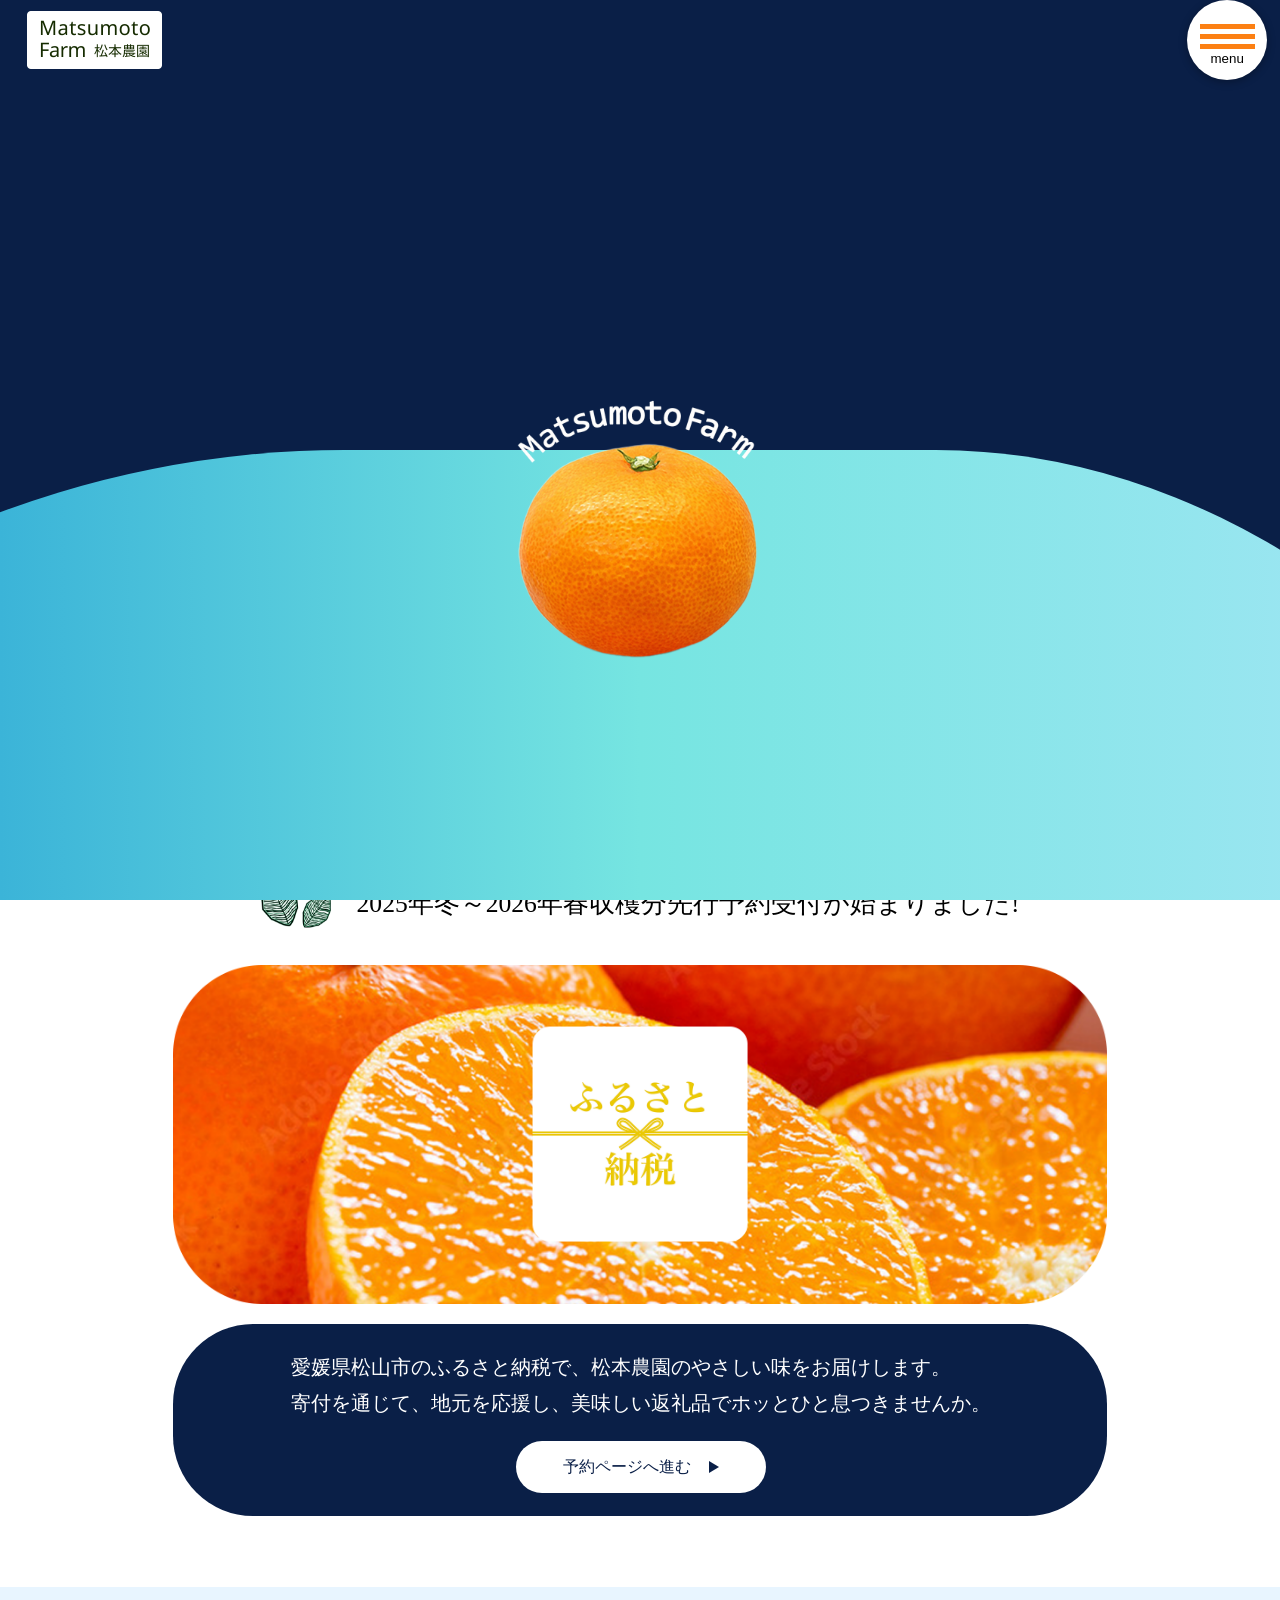
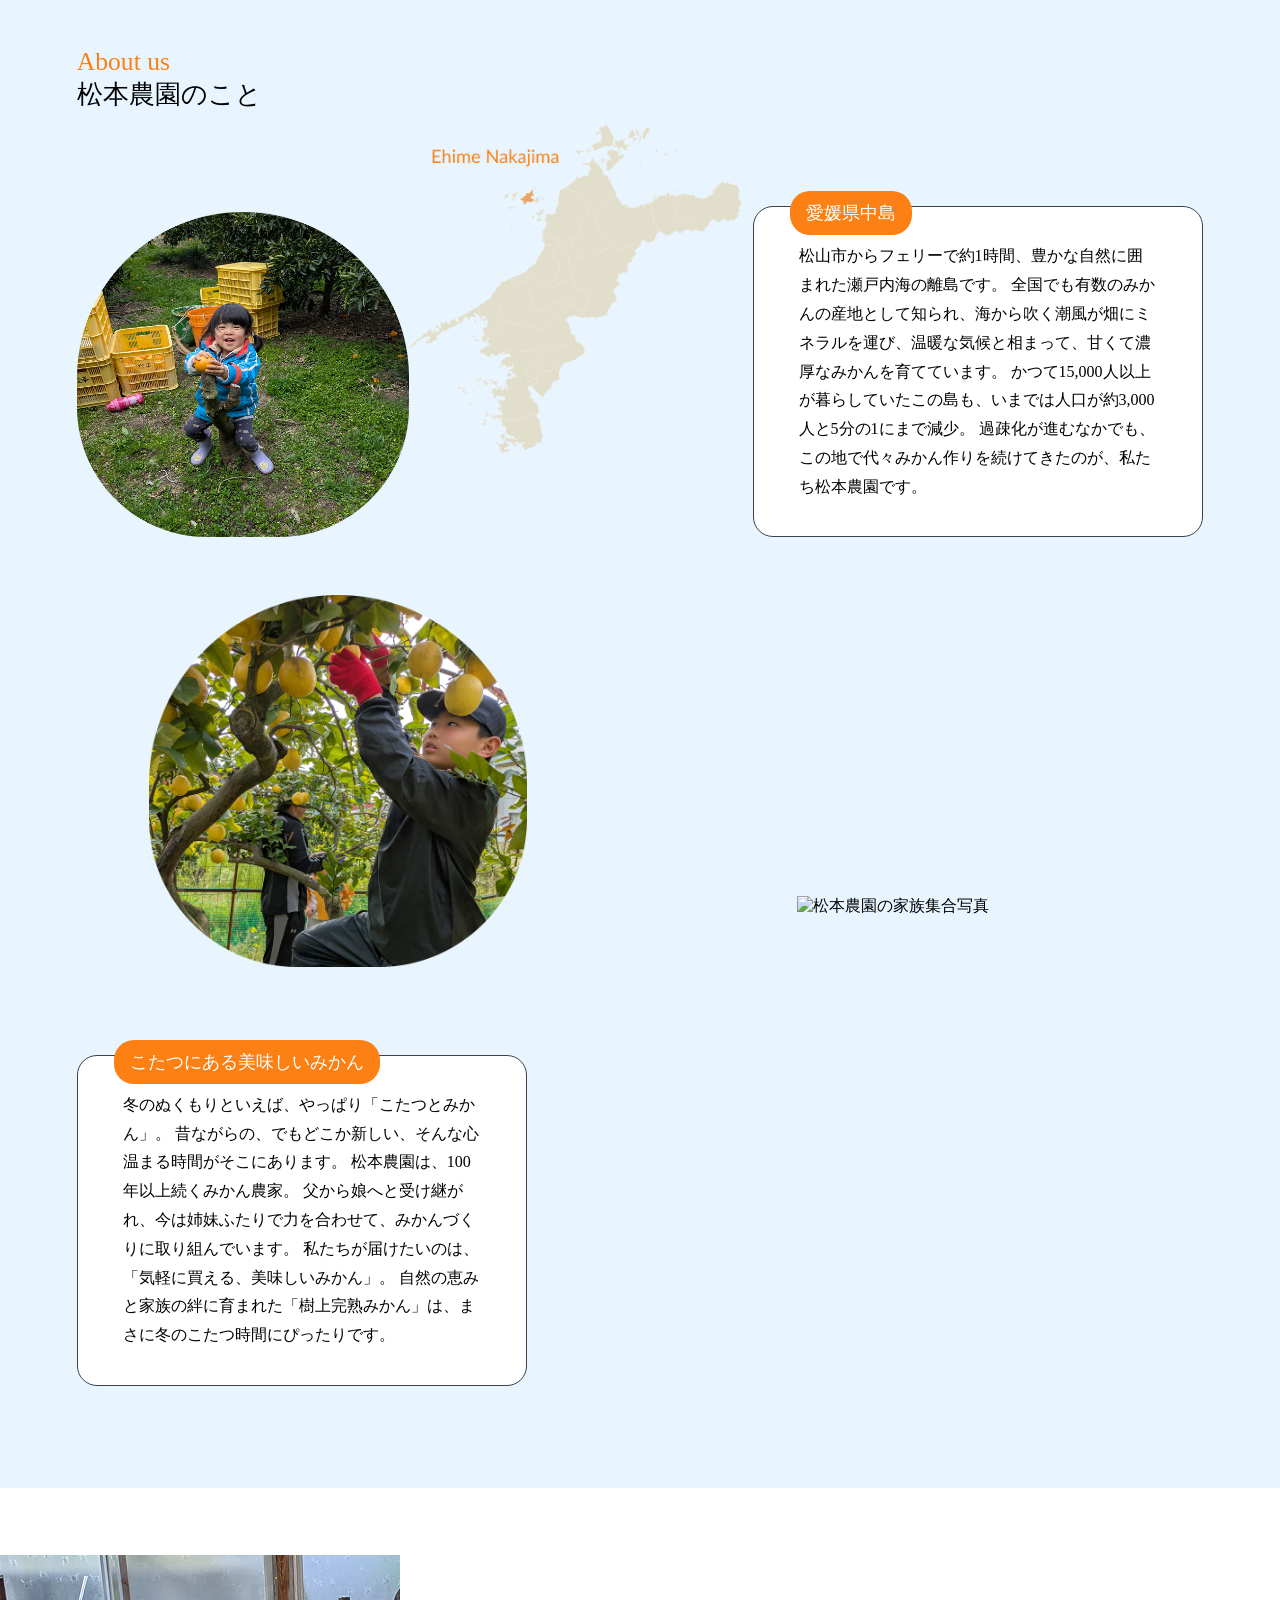
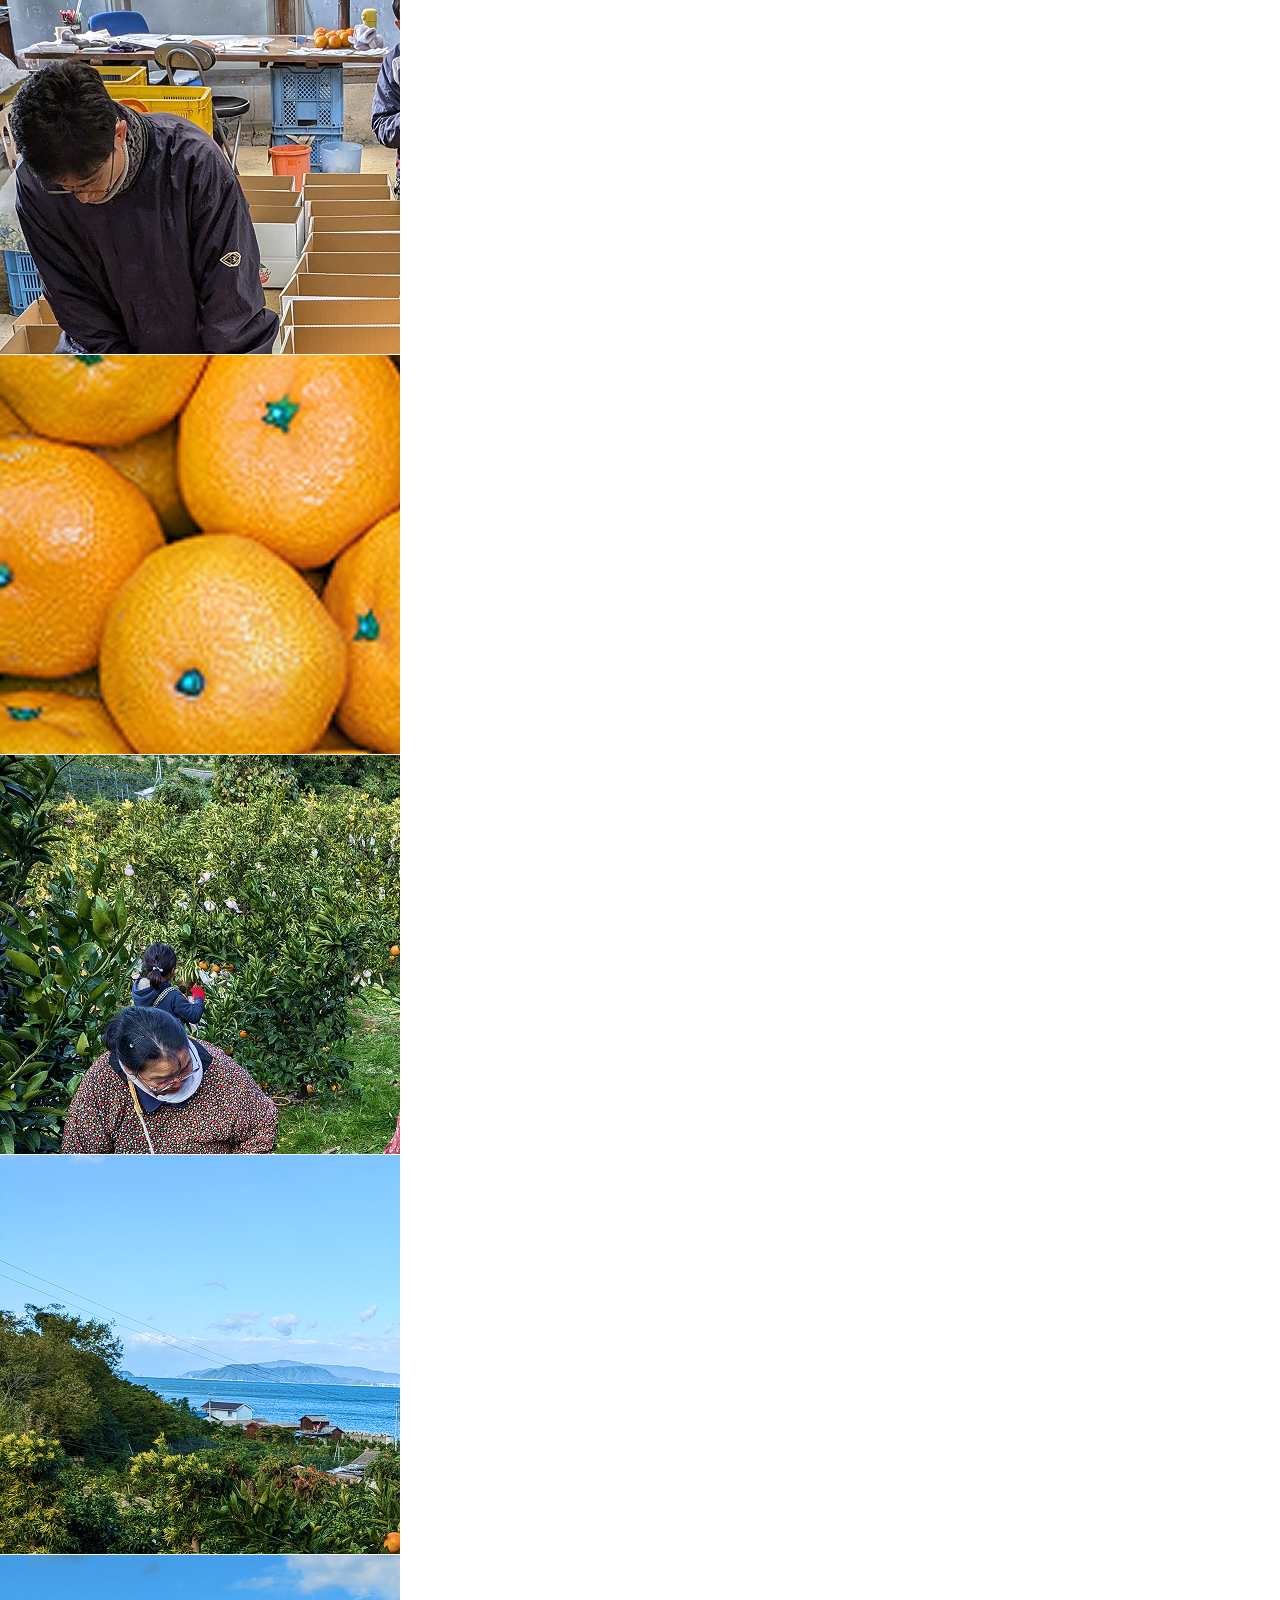
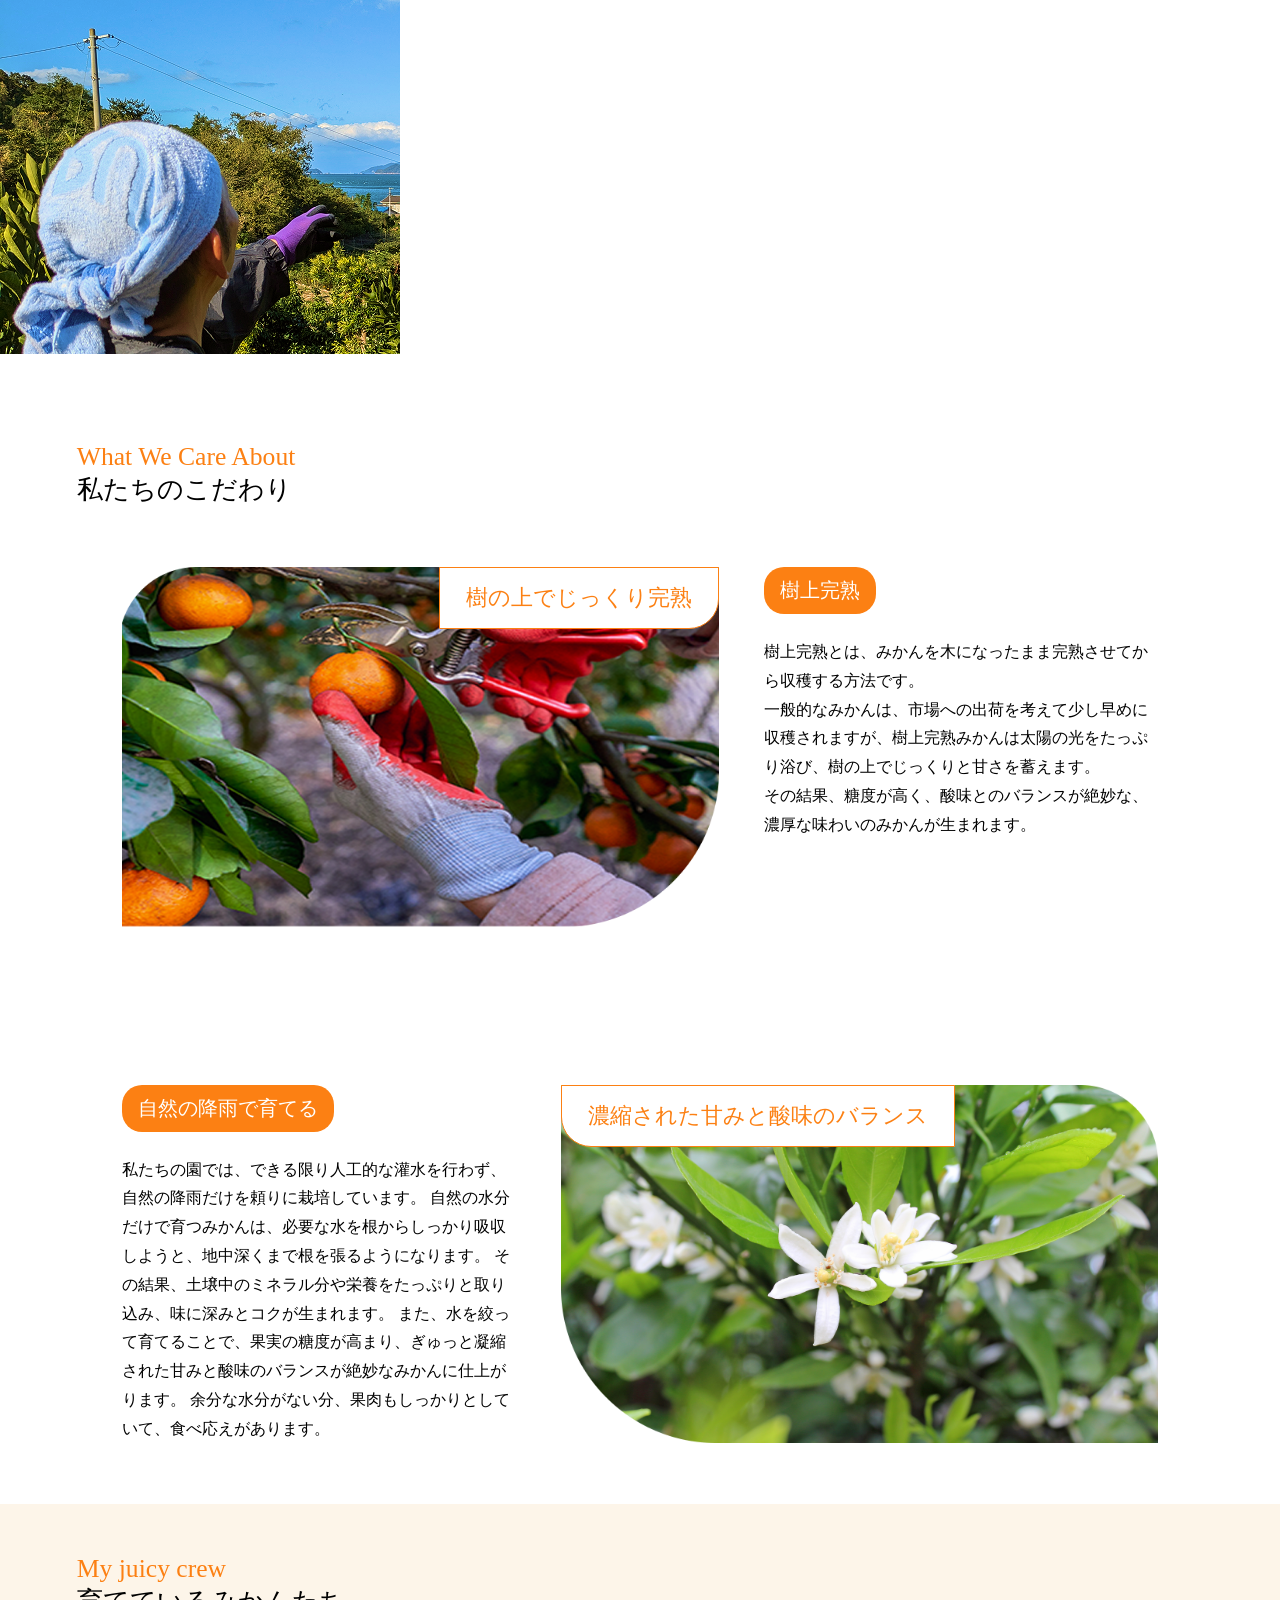
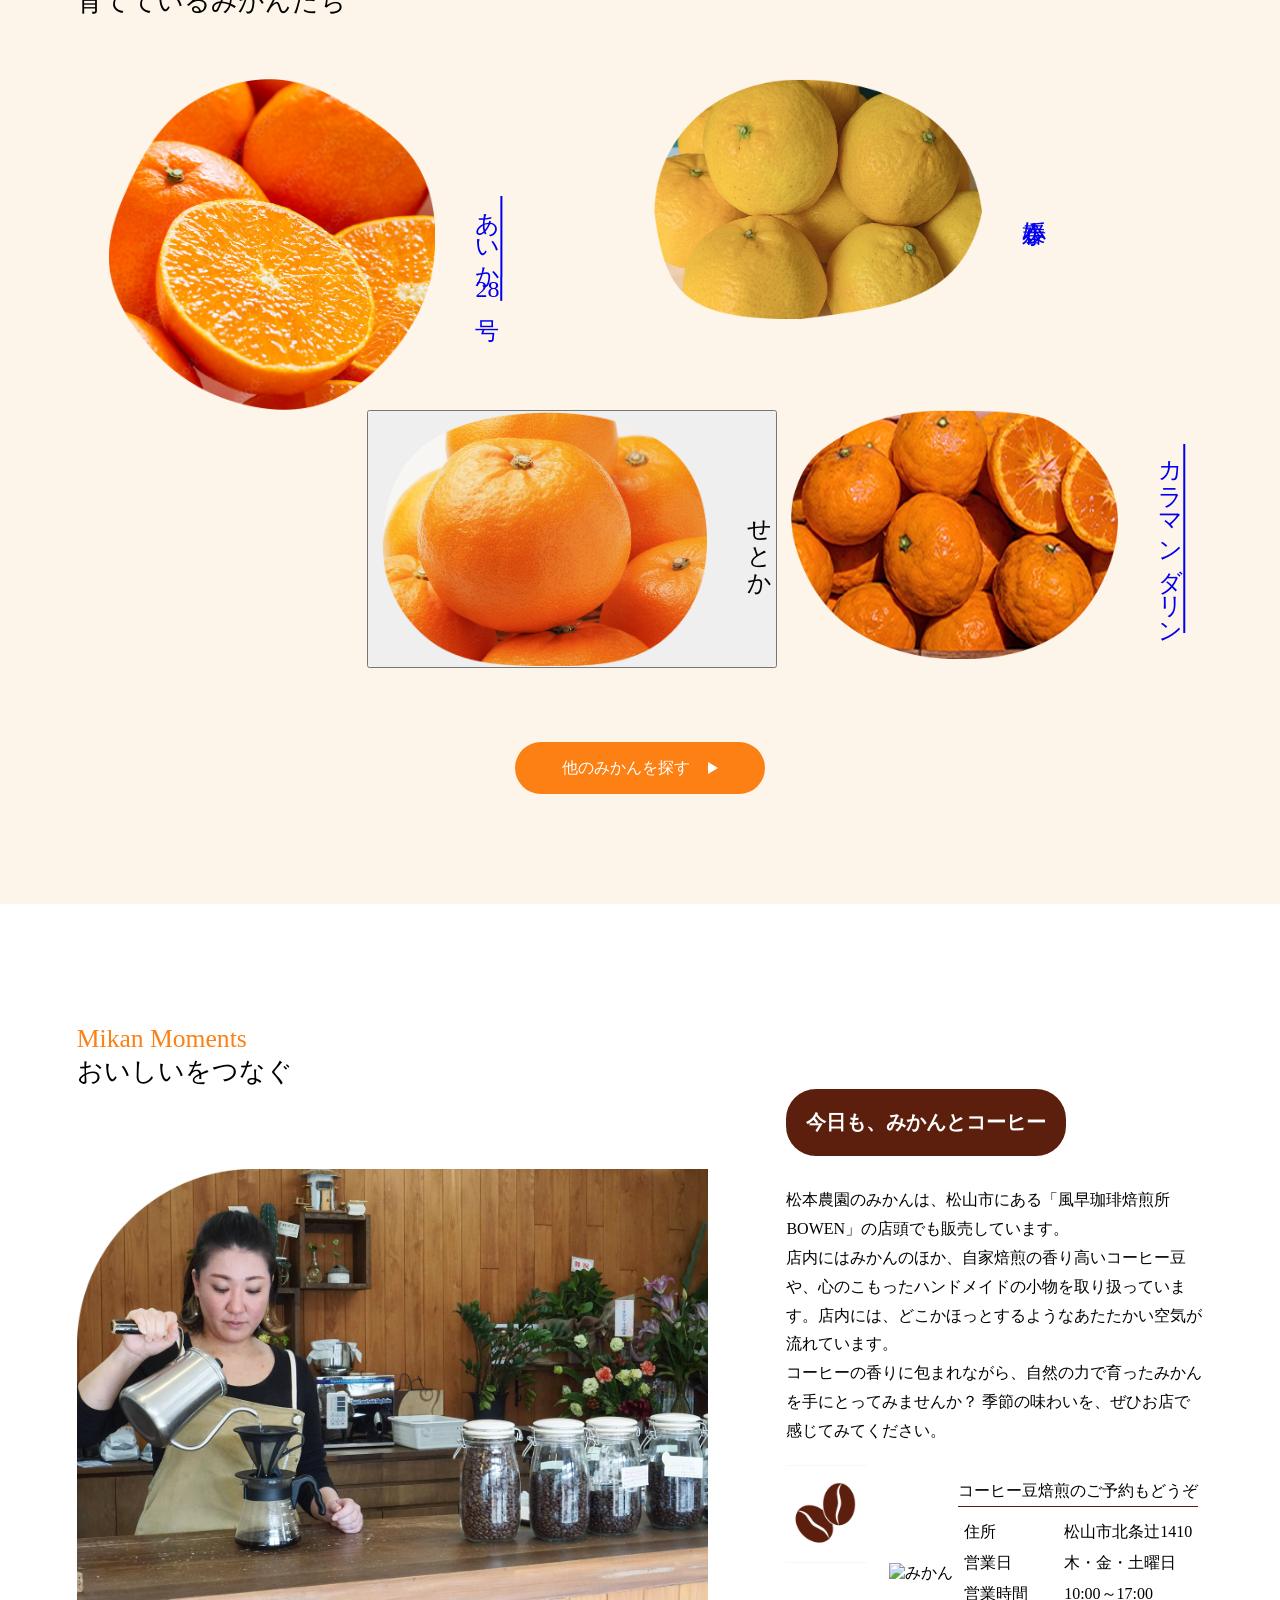
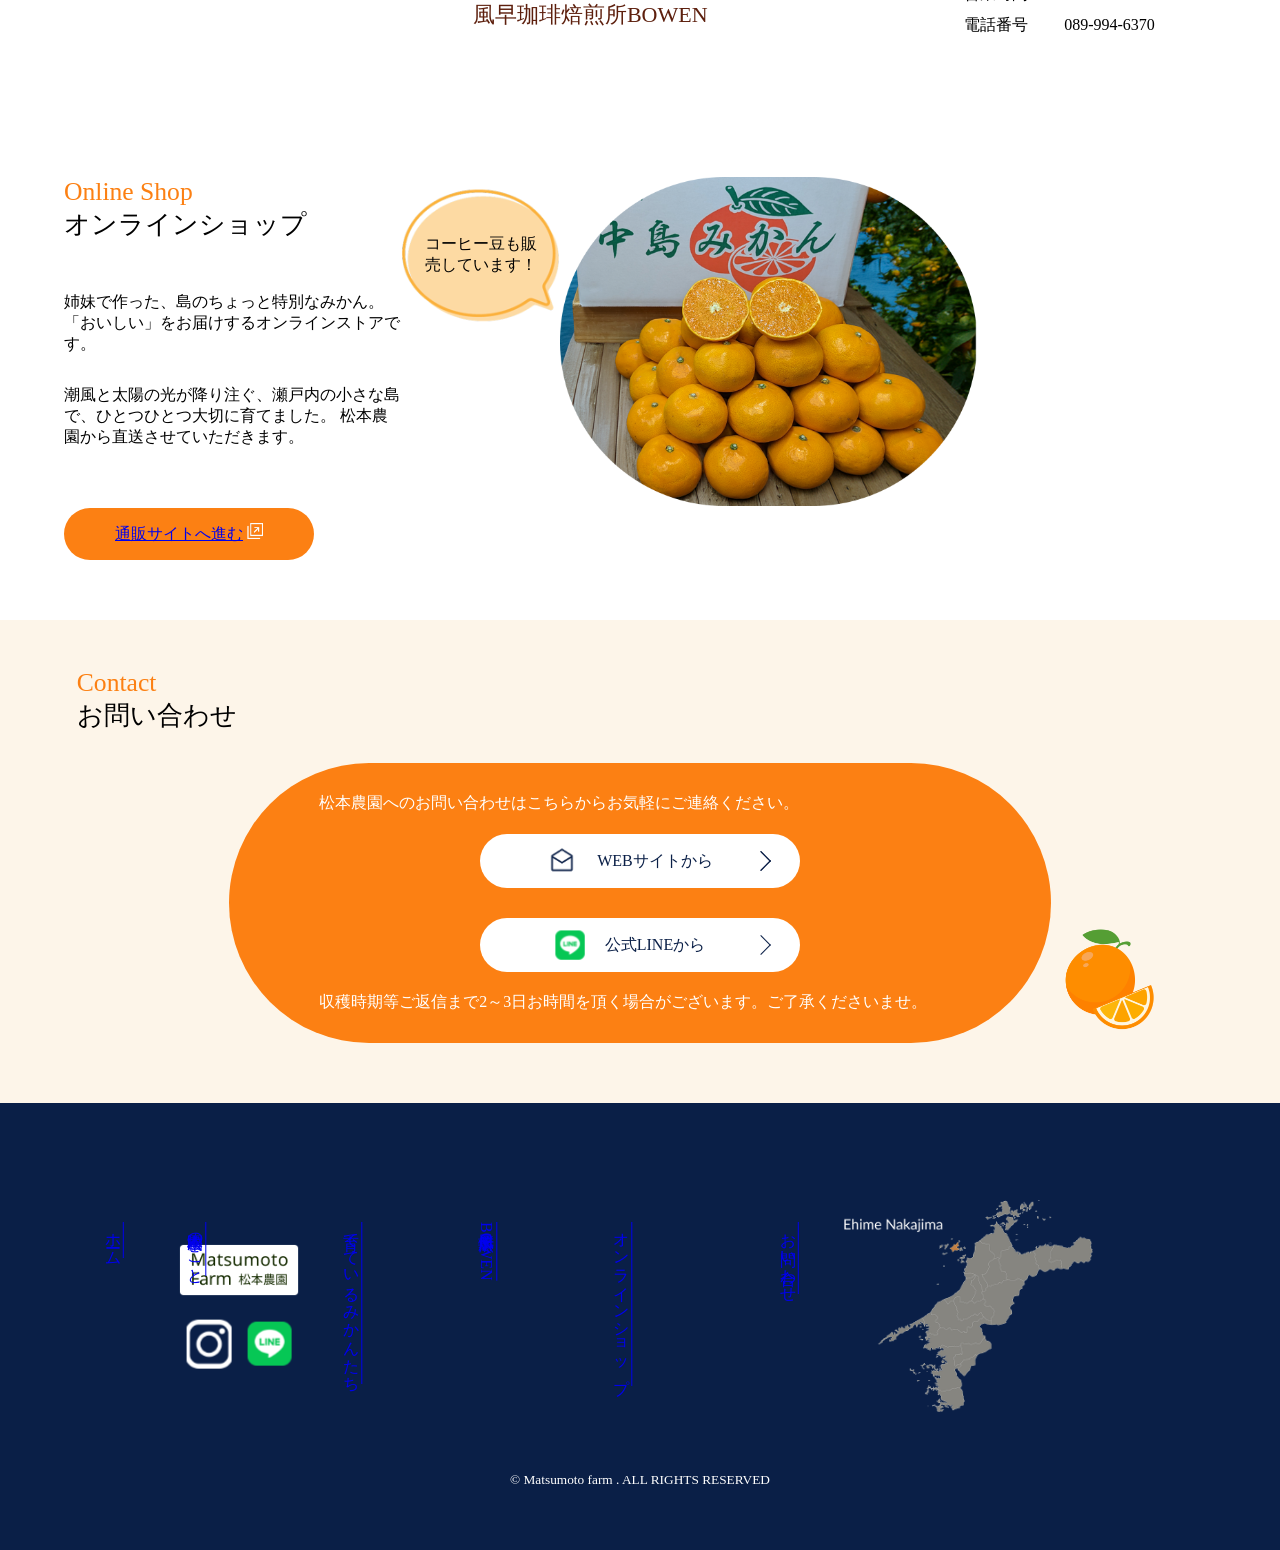
==== index.html @ 8bbc7eca "モーダル修正" ====
<!DOCTYPE html>
<html lang="ja">

<head>
    <meta charset="UTF-8">
    <meta name="viewport" content="width=device-width, initial-scale=1.0">

    <!-- 電話番号が自動的にリンク扱いにされるのを防ぐ。 -->
    <meta name="format-detection" content="telephone=no">

    <!-- ファビコン画像の指定。 -->
    <link rel="icon" href="/cfb/favicon.ico">

    <!-- スマホでホームにサイトを追加したときに表示するアイコン画像の指定。 
    <link rel="apple-touch-icon" sizes="180x180" href="icon.png" />-->

    <!--SNS共有関係-->
    <meta property="og:url" content="https://ss935110.stars.ne.jp/cfb/">
    <meta property="og:title" content="松本農園">
    <meta property="og:type" content="website">
    <meta property="og:description" content="愛媛県松山市の離島中島にある樹上完熟のみかん農家です。">
    <meta property="og:image" content="https://ss935110.stars.ne.jp/cfb/image/top_image/ogp.jpg">

    <!--【開発用】検索除外　本番公開したら必ず削除すること！-->
    <meta name="robots" content="noindex,nofollow">
    <!-- フォントの読み込み -->
    <link rel="preconnect" href="https://fonts.googleapis.com">
    <link rel="preconnect" href="https://fonts.gstatic.com" crossorigin>
    <link
        href="https://fonts.googleapis.com/css2?family=Lato:ital,wght@0,100;0,300;0,400;0,700;0,900;1,100;1,300;1,400;1,700;1,900&family=Noto+Sans+JP:wght@100..900&display=swap"
        rel="stylesheet">
    <link href="https://fonts.googleapis.com/css2?family=Shippori+Mincho:wght@400;500;600;700;800&display=swap"
        rel="stylesheet">
    <!--ブラウザのスタイルの削除-->
    <link rel="stylesheet" href="https://cdn.jsdelivr.net/npm/destyle.css@4.0.1/destyle.css">

    <!--基本のスタイルの設置-->
    <link rel="stylesheet" href="./css/top.css">

    <!-- Slickスタイルの設置 -->


    <link rel="stylesheet" type="text/css" href="https://cdn.jsdelivr.net/npm/slick-carousel@1.8.1/slick/slick.css">
    <link rel="stylesheet" type="text/css"
        href="https://cdn.jsdelivr.net/npm/slick-carousel@1.8.1/slick/slick-theme.css">

    <!-- jQuery（必須） -->
    <script src="https://code.jquery.com/jquery-3.7.1.min.js" defer></script>

    <!-- slick本体 -->
    <script src="https://cdn.jsdelivr.net/npm/slick-carousel@1.8.1/slick/slick.min.js" defer></script>

    <!-- 自作スクリプト -->
    <script src="./js/menu.js" defer></script>
    <script src="./js/slider.js" defer></script>
    <script src="./js/main.js" defer></script>

    <title>松本農園 - 愛媛県中島の樹上完熟みかん</title>
    <meta name="description" content="愛媛県松山市の離島中島で100年以上続くみかん農家。樹上完熟にこだわった甘くて濃厚なみかんをお届けします。">
</head>

<body id="top">

    <!-- ローディング画面 -->
    <div id="loading">

        <!-- 縦書きテキスト -->

        <div class="wave-container">
            <div class="overlay-mikan">
                <img class="overlay-mikan--rotate" src="./image/loading-icon.png" alt="みかん" width="389" height="389">
            </div>
            <div class="wave"></div>
        </div>


    </div>



    <!-- ここからMVセクション -->

    <header class="header__inner">

        <div class="header__top">
            <h1 class="header__logo">
                <a href="/">
                    <img src="./image/logo.png" alt="松本農園" width="137" height="60">
                </a>
            </h1>
        </div>


        <!-- ハンバーガーメニューのボタン -->
        <button type="button" class="header__hamburger" aria-controls="nav" aria-expanded="false" aria-label="メニューを開く">
            <span class="header__hamburger--bar"></span>
            <span class="header__hamburger--bar"></span>
            <span class="header__hamburger--bar"></span>
            <span class="header__hamburger--label">menu</span>
        </button>

        <!-- ナビゲーションメニュー -->
        <nav class="header__nav" id="nav" aria-hidden="true" aria-label="メインナビゲーション">
            <ul class="header__nav-list">
                <li class="header__nav-item"><a href="#hometown" aria-current="page">ホーム</a></li>
                <li class="header__nav-item"><a href="#about">私達のこと</a></li>
                <li class="header__nav-item"><a href="#care">私達のこだわり</a></li>
                <li class="header__nav-item"><a href="#juicy-crew">商品紹介</a></li>
                <li class="header__nav-item"><a href="#bowen">風早珈琲焙煎所BOWEN</a></li>
                <li class="header__nav-item"><a href="#shop">オンラインショップ</a></li>
                <li class="header__nav-item"><a href="#contact">お問い合せ</a></li>
            </ul>
        </nav>
    </header>



    <!-- ここからMVセクション -->
    <section class="main section">
        <!-- スライダー -->
        <div class="slider__frame ">

            <div class="slider__frame--island" role="img" aria-label="農園の風景"></div>
            <div class="slider__frame--harvest" role="img" aria-label="収穫の様子"></div>
            <div class="slider__frame--farmer" role="img" aria-label="農家の作業風景"></div>


            <div class="overlay-mikan">
                <img class="overlay-mikan--slider" src="./image/loading-icon.png" alt="みかん" width="389" height="389">
            </div>

            <div class="slider__overlay">
                <div class="slider-text">
                    <p class="line line1">愛媛県中島よりお届けします</p>
                    <p class="line line2"><span class="big">極上完熟</span><span class="small">みかん</span></p>
                </div>
            </div>
        </div>
    </section>
    <!-- ここまでスライダー -->
    <!-- ここまでMVセクション -->

    <!-- ここからフローティングボタン -->
    <div class="floating-buttons">

        <div class="fixed-buttons__item">
            <a href="#"><img src="./image/instagram_icon.svg" alt="Instagram" width="45" height="49"></a>
        </div>

        <div class="fixed-buttons__item">
            <a href="#"><img src="./image/line_icon.svg" alt="公式ライン" width="44" height="44"></a>
        </div>

        <div class="fixed-buttons__item fixed-buttons__item--top">
            <a href="#" aria-label="ホームタウンセクションへ移動">
                <span aria-hidden="true"></span>
            </a>
        </div>

    </div>
    <!-- ここまでフローティングボタン -->
    <!-- ここまでMVセクション -->

    <!-- ここからふるさと納税セクション -->
    <div id="hometown" class="fade-in-section">
        <div class="hometown wrapper">
            <div class="hometown__title">
                <div>
                    <img class="hometown__leaf" src="./image/leaf.svg" alt="葉" width="70" height="70">
                </div>
                <p class="hometown__subtitle">2025年冬～2026年春収穫分先行予約受付が始まりました!</p>
            </div>


            <div class="hometown__box">
                <div class="hometown__image-inner">
                    <img class="hometown__image-logo" src="./image/hometown_02.png" alt="ふるさと納税のマーク" width="244"
                        height="244" loading="lazy">

                    <img class="hometown__image--orange" src="./image/hometown_01.png" alt="ふるさと納税返礼品のみかんの写真"
                        width="1046" height="379" loading="lazy">
                </div>

                <div class="hometown__content">
                    <p class="hometown__text">愛媛県松山市のふるさと納税で、松本農園のやさしい味をお届けします。<br>
                        寄付を通じて、地元を応援し、美味しい返礼品でホッとひと息つきませんか。</p>
                    <a class="btn btn--dark btn--triangle btn--normal "
                        href="https://www.furusato-tax.jp/product/detail/38201/6108641?srsltid=AfmBOopetV_aQgePH1_56fTAFjyngyReN6w-l6CdkGVgZcKO1UCsBWtW"
                        target="_blank">予約ページへ進む</a>
                </div>
            </div>
        </div>

    </div>
    <!-- ここまでふるさと納税セクション -->

    <!-- ここからabout us -->
    <section id="about" class="about fade-in-section">
        <div class="wrapper">
            <div class="about__content">

                <div class="section__title-about">
                    <p class="section-title__en" lang="en">About us</p>
                    <h2 class="section-title__jp">松本農園のこと</h2>
                </div>

                <div class="about__container">
                    <article class="about__item-upper">
                        <div class="about__place">
                            <div class="about__place--girl">
                                <img src="./image/aboutus_01.png" alt="手にみかんを持つ女の子" width="326" height="319"
                                    loading="lazy">
                            </div>
                            <div class="about__place--map">
                                <img src="./image/aboutus_02.png" alt="愛媛県中島町の地図" width="363" height="420"
                                    loading="lazy">
                            </div>
                        </div>
                        <div id="about__inner-upper" class="about__inner-upper fade-in-section">
                            <div class="about__box-upper">
                                <h3 class="about__subtitle">愛媛県中島</h3>

                                <p class="about__text">松山市からフェリーで約1時間、豊かな自然に囲まれた瀬戸内海の離島です。
                                    全国でも有数のみかんの産地として知られ、海から吹く潮風が畑にミネラルを運び、温暖な気候と相まって、甘くて濃厚なみかんを育てています。
                                    かつて15,000人以上が暮らしていたこの島も、いまでは人口が約3,000人と5分の1にまで減少。
                                    過疎化が進むなかでも、この地で代々みかん作りを続けてきたのが、私たち松本農園です。</p>
                            </div>

                        </div>
                    </article>

                    <article class="about__item-bottom">



                        <div class="about__goal">
                            <img class="lemon-boy" src="./image/aboutus_03.png" alt="レモンを収穫する男の子" width="421"
                                height="413" loading="lazy">


                            <div class="about__inner-bottom">
                                <div class="about__box-bottom">
                                    <h3 class="about__subtitle">こたつにある美味しいみかん</h3>

                                    <p class="about__text">冬のぬくもりといえば、やっぱり「こたつとみかん」。
                                        昔ながらの、でもどこか新しい、そんな心温まる時間がそこにあります。
                                        松本農園は、100年以上続くみかん農家。
                                        父から娘へと受け継がれ、今は姉妹ふたりで力を合わせて、みかんづくりに取り組んでいます。
                                        私たちが届けたいのは、「気軽に買える、美味しいみかん」。
                                        自然の恵みと家族の絆に育まれた「樹上完熟みかん」は、まさに冬のこたつ時間にぴったりです。
                                    </p>
                                </div>
                            </div>
                        </div>


                        <div class="about__family">
                            <img class="about__family--photo" src="./image/aboutus_04.png" alt="松本農園の家族集合写真" width="698"
                                height="686" loading="lazy">
                        </div>

                    </article>
                </div>
            </div>
        </div>
    </section>
    <!-- ここまでabout us -->


    <!-- スライダー右から流れ -->

    <div class="slider">
        <ul class="slider--frame slider--introduction">
            <li class="slider--scene1"></li>
            <li class="slider--scene2"></li>
            <li class="slider--scene3"></li>
            <li class="slider--scene4"></li>
            <li class="slider--scene5"></li>
        </ul>
    </div>

    <!-- ここまでスライダー右から流れ-->

    <!-- ここからcare about -->
    <section id="care" class="care">
        <div class="care wrapper">

            <div class="section__title">
                <p class="section-title__en" lang="en">What We Care About</p>
                <h2 class="section-title__jp">私たちのこだわり</h2>
            </div>

            <div class="care__box-upper">
                <figure class="care__item">
                    <div class="care__img-wrapper">
                        <img class="care__img care__img--harvest" src="./image/care_01.png" alt="みかんを収穫している手元のアップ"
                            width="770" height="462" loading="lazy">
                        <p class="care__overlay-upper">樹の上でじっくり完熟</p>
                    </div>

                </figure>

                <div class="care__desc">
                    <h3 class="care__subtitle">樹上完熟</h3>
                    <p class="care__text">樹上完熟とは、みかんを木になったまま完熟させてから収穫する方法です。<br>
                        一般的なみかんは、市場への出荷を考えて少し早めに収穫されますが、樹上完熟みかんは太陽の光をたっぷり浴び、樹の上でじっくりと甘さを蓄えます。
                        <br>その結果、糖度が高く、酸味とのバランスが絶妙な、濃厚な味わいのみかんが生まれます。
                    </p>
                </div>
            </div>

            <div class="care__box-bottom">

                <div class="care__desc">
                    <h3 class="care__subtitle">自然の降雨で育てる</h3>
                    <p class="care__text">私たちの園では、できる限り人工的な灌水を行わず、自然の降雨だけを頼りに栽培しています。
                        自然の水分だけで育つみかんは、必要な水を根からしっかり吸収しようと、地中深くまで根を張るようになります。
                        その結果、土壌中のミネラル分や栄養をたっぷりと取り込み、味に深みとコクが生まれます。
                        また、水を絞って育てることで、果実の糖度が高まり、ぎゅっと凝縮された甘みと酸味のバランスが絶妙なみかんに仕上がります。
                        余分な水分がない分、果肉もしっかりとしていて、食べ応えがあります。</p>
                </div>

                <figure class="care__item">
                    <div class="care__img-wrapper">
                        <img class="care__img care__img--flower" src="./image/care_02.png" alt="みかんの花のアップ写真" width="770"
                            height="462" loading="lazy">
                        <p class="care__overlay-bottom">濃縮された甘みと酸味のバランス</p>
                    </div>
                </figure>
            </div>
        </div>

    </section>
    <!-- ここまでcare about -->

    <!-- ここからMy juicy crew -->
    <section id="juicy-crew" class="juicy-crew">
        <div class="wrapper">

            <div class="section__title">
                <p class="section-title__en" lang="en">My juicy crew</p>
                <h2 class="section-title__jp">育てているみかんたち</h2>
            </div>

            <div class="juicy-crew__gallery">
                <a href="detail-aika.html" class="juicy-crew__item">
                    <img class="juicy-crew__gallery--aika" src="./image/aika.png" alt="あいかの写真（みかんの種類）" width="350"
                        height="354" loading="lazy">
                    <div class="juicy-crew__label">あいか<span class="number">28</span>号</div>
                </a>

                <button type="button" class="juicy-crew__item modal-trigger" data-modal-id="setoka-modal">
                    <img class="juicy-crew__gallery--setoka" src="./image/setoka.png" alt="せとかの写真（みかんの種類）" width="350"
                        height="354" loading="lazy">
                    <span class="juicy-crew__label">せとか</span>
                </button>

                <a href="detail-aika.html" class="juicy-crew__item">
                    <img class="juicy-crew__gallery--harumi" src="./image/himekoharu.png" alt="媛小春の写真（みかんの種類）"
                        width="400" height="293" loading="lazy">
                    <div class="juicy-crew__label">媛小春</div>
                </a>

                <a href="detail-aika.html" class="juicy-crew__item">
                    <img class="juicy-crew__gallery--kara" src="./image/kara.png" alt="カラマンダリンの写真（みかんの種類）" width="400"
                        height="303" loading="lazy">
                    <div class="juicy-crew__label">カラマンダリン</div>
                </a>
            </div>

            <div class="section__cta">
                <a class="btn btn--primary btn--normal btn--triangle " href=".other//index.html">他のみかんを探す</a>
            </div>
        </div>
    </section>


    <dialog id="setoka-modal" class="modal" aria-label="せとかについての詳しい説明">

        <button type="button" class="modal__close-btn" aria-label="モーダルを閉じる">
            <span class="modal__bar"></span>
            <span class="modal__bar"></span>
            <span class="modal__bar"></span>
        </button>

        <div class="modal__content">
            <div class="modal__body">
                <img class="modal__illustration" src="./image/modal-image02.png" alt="せとかのスマイルカットのイラスト" width="284"
                    height="201">

                <div class="modal__image-wrapper">
                    <img class="juicy-crew__gallery--setoka" src="./image/setoka.png" alt="せとかの写真（みかんの種類）" width="350"
                        height="354" loading="lazy">
                    <div class="modal__inner">
                        <div class="modal__inner-season">収穫時期：2月～3月頃</div>
                        <div class="modal__inner-cut">スマイルカット</div>
                    </div>
                </div>
                <div class="modal__text-wrapper">
                    <h3 class="modal__title">せとか</h3>
                    <p class="modal__description">「柑橘の大トロ」と呼ばれるほどの濃厚なコクと甘みが特徴です。<br>
                        濃厚な甘さと華やかな香り、とろけるような果肉が特徴です。外皮は薄く、薄皮も非常にやわらかいため、果肉ごと丸ごと食べられます。果汁もたっぷりで、口に入れた瞬間にジューシーな甘さが広がります。<br>
                        紅まどんなと比べると、果肉がややしっかりしており、より柑橘らしい風味を感じられます。
                    </p>
                </div>

            </div>
        </div>


    </dialog>

    <!-- ここまでMy juicy crew -->


    <!-- ここから風早珈琲焙煎所BOWEN -->

    <section id="bowen" class="cafe-intro">

        <div class="cafe-intro wrapper">

            <div class="section__title">
                <p class="section-title__en" lang="en">Mikan Moments</p>
                <h2 class="section-title__jp">おいしいをつなぐ</h2>
            </div>




            <div class="cafe-intro__column">



                <div class="cafe-intro__content">
                    <figure class="cafe-intro__photo-content">
                        <img class="cafe-intro__photo" src="./image/cafe-intro_01.png" alt="店頭でコーヒーを入れている女性" width="714"
                            height="487">
                        <figcaption class="cafe-intro__caption">風早珈琲焙煎所BOWEN</figcaption>
                    </figure>


                    <div class="cafe-intro__right-column">
                        <div class="cafe-intro__text-column">
                            <h3 class="cafe-intro__headline">今日も、みかんとコーヒー</h3>
                            <p class="cafe-intro__description">松本農園のみかんは、松山市にある「風早珈琲焙煎所BOWEN」の店頭でも販売しています。<br>
                                店内にはみかんのほか、自家焙煎の香り高いコーヒー豆や、心のこもったハンドメイドの小物を取り扱っています。店内には、どこかほっとするようなあたたかい空気が流れています。
                                <br>
                                コーヒーの香りに包まれながら、自然の力で育ったみかんを手にとってみませんか？
                                季節の味わいを、ぜひお店で感じてみてください。
                            </p>
                        </div>

                        <div class="cafe-intro__info-block">

                            <div class="cafe-intro__icon-group">
                                <img class="cafe-intro__beans-icon" src="./image/cafe-intro_beans.svg" alt="コーヒー豆"
                                    width="81" height="98">
                                <img class="cafe-intro__orange-icon" src="./image/cafe-intro_mikan.svg" alt="みかん"
                                    width="115" height="86">
                            </div>

                            <div class="cafe-intro__info-inner">
                                <p class="cafe-intro__info-title">コーヒー豆焙煎のご予約もどうぞ</p>
                                <dl class="cafe-intro__info-list">
                                    <div class="cafe-intro__info-item">
                                        <dt class="cafe-intro__info-term">住所</dt>
                                        <dd class="cafe-intro__info-description">松山市北条辻1410</dd>
                                    </div>

                                    <div class="cafe-intro__info-item">
                                        <dt class="cafe-intro__info-term">営業日</dt>
                                        <dd class="cafe-intro__info-description">木・金・土曜日</dd>
                                    </div>

                                    <div class="cafe-intro__info-item">
                                        <dt class="cafe-intro__info-term">営業時間</dt>
                                        <dd class="cafe-intro__info-description">10:00～17:00</dd>
                                    </div>

                                    <div class="cafe-intro__info-item">
                                        <dt class="cafe-intro__info-term">電話番号</dt>
                                        <dd class="cafe-intro__info-description">089-994-6370</dd>
                                    </div>
                                </dl>
                            </div>


                        </div>
                    </div>
                </div>
            </div>
        </div>
    </section>
    <!--ここまで風早珈琲焙煎所BOWEN -->


    <!-- ここからオンラインショップ-->
    <section id="shop" class="online-shop">

        <div class="wrapper">

            <div class="section__title-sp">
                <p class="section-title__en" lang="en">Online Shop</p>
                <h2 class="section-title__jp">オンラインショップ</h2>
            </div>

            <div class="online-shop__column">
                <div class="online-shop__column-left">
                    <div class="section__title-pc">
                        <p class="section-title__en" lang="en">Online Shop</p>
                        <h2 class="section-title__jp">オンラインショップ</h2>
                    </div>
                    <div class="online-shop__text-column">
                        <p class="online-shop__description">姉妹で作った、島のちょっと特別なみかん。<br>「おいしい」をお届けするオンラインストアです。</p>
                        <p>潮風と太陽の光が降り注ぐ、瀬戸内の小さな島で、ひとつひとつ大切に育てました。
                            松本農園から直送させていただきます。
                        </p>
                    </div>
                </div>


                <div class="online-shop__column-right">
                    <div class="online-shop__photo-wrapper">

                        <div class="online-shop__comment">
                            <p class="online-shop__comment-text">コーヒー豆も販売しています！</p>
                        </div>

                        <figure class="online-shop__photo-container">
                            <img class="online-shop__photo" src="./image/online-shop_01.png" alt="愛媛県中島のみかんが山積みになった写真"
                                width="605" height="477">
                        </figure>
                    </div>
                </div>
            </div>

            <div class="btn btn--primary btn--normal">
                <a class="online-shop__btn online-shop__btn--salespage" href="./salespage/index.html">通販サイトへ進む</a>
                <img class=" btn__icon" src="./image/external_link _icon.png" alt="" width="25" height="25">
            </div>
    </section>

    <!-- ここからコンタクト -->
    <section id="contact" class="contact">
        <div class="wrapper">
            <div class="section__title">
                <p class="section-title__en" lang="en">Contact</p>
                <h2 class="section-title__jp">お問い合わせ</h2>

                <!-- sp -->
                <div class="contact__image image-sp">
                    <img class="contact__image-icon" src="./image/contact_mikan.svg" alt="" width="140" height="129"
                        loading="lazy">
                </div>

            </div>



            <div class="contact__content">
                <div class="contact__content-container">
                    <p class="contact__text">松本農園へのお問い合わせはこちらからお気軽にご連絡ください。</p>

                    <div class="contact__buttons">
                        <div class="contact__buttons-website">
                            <a class="btn btn--dark btn--wide btn--chevron" href="./website-link.html"><img
                                    class="contact__btn-icon" src="./image/mail_icon.svg" alt="ウェブサイトからお問い合わせ"
                                    width="30" height="30"><span>WEBサイトから</span>
                                <span class="btn--chevron"></span></a>
                        </div>
                        <div class="contact__buttons-line">
                            <a class="btn btn--dark btn--wide" href="./line-link.html"><img class="contact__btn-icon"
                                    src="./image/line_icon.svg" alt="公式LINEからお問い合わせ" width="30"
                                    height="30"><span>公式LINEから</span><span class="btn--chevron"></span></a>
                        </div>
                    </div>

                    <p class="contact__note">
                        収穫時期等ご返信まで2～3日お時間を頂く場合がございます。ご了承くださいませ。
                    </p>
                </div>

                <!-- pc -->
                <div class="contact__image image-pc">
                    <img class="contact__image-icon" src="./image/contact_mikan.svg" alt="" width="140" height="129"
                        loading="lazy">
                </div>
            </div>
        </div>

    </section>

    <!-- ここまでコンタクト -->

    <!-- ここからフッター -->
    <footer class="footer">
        <div class="footer__content">
            <div class="footer__left-container">
                <img class="footer__logo" src="./image/logo.png" alt="松本農園" width="137" height="64">

                <div class="footer__social-icons">
                    <a href="https://www.instagram.com/?locale=ja_JP" target="_blank" rel="noopener noreferrer"
                        aria-label="Instagram">
                        <img src="./image/instagram_icon.svg" alt="インスタグラムのアイコン" width="32" height="32"></a>
                    <a href="https://www.line.me/ja/" target="_blank" rel="noopener noreferrer" aria-label="LINE">
                        <img src="./image/line_icon.svg" alt="LINEのアイコン" width="32" height="32"></a>
                </div>
            </div>

            <div class="footer__center-container">
                <nav class="footer__nav" aria-label="フッターナビゲーション">
                    <ul class="footer__nav-list">
                        <li><a class="footer__nav-item" href="/">ホーム</a></li>
                        <li><a class="footer__nav-item" href="/aboutus/">松本農園のこと</a></li>
                        <li><a class="footer__nav-item" href="/mandarins/">育てているみかんたち</a></li>
                        <li><a class="footer__nav-item" href="/bowen/">風早焙煎所BOWEN</a></li>
                        <li><a class="footer__nav-item" href="/shop/">オンラインショップ</a></li>
                        <li><a class="footer__nav-item" href="/contact/">お問い合わせ</a></li>
                    </ul>
                </nav>
            </div>

            <div class="footer__right-container">
                <img src="./image/footer__map-image.png" alt="愛媛県中島周辺の地図" class="footer__map-image" width="260"
                    height="238" loading="lazy">
            </div>
        </div>


        <small class="footer__copyright">© Matsumoto farm . ALL RIGHTS RESERVED</small>
    </footer>
    <!-- ここまでフッター -->
</body>

</html>
---- css/top.css ----
@charset "UTF-8";
:root {
  --color-primary: #fc8013;
  --color-secondary: #5d1f0d;
  --color-text: #343333;
  --color-background: #fdf5e9;
  --color-white: #fff;
  --color-dark-blue: #0a1f47;
}

/* 絶対配置系 */
/* ボックス装飾 */
/* レスポンシブフォント */
* {
  box-sizing: border-box;
  margin: 0;
  padding: 0;
}

ul,
ol {
  list-style: none;
}

img {
  max-width: 100%;
  height: auto;
}

/* ローディング画面全体 */
#loading {
  position: fixed;
  top: 0;
  left: 0;
  z-index: 9999;
  /* 初期背景 */
  display: flex;
  align-items: center;
  justify-content: center;
  width: 100%;
  height: 100%;
  background: rgb(10, 31, 71);
  opacity: 1;
  /* 初期透明度 */
  transition: opacity 1s ease;
  /* フェード時間 */
  pointer-events: auto;
}

/* フェードアウト後の状態 */
#loading.fade-out {
  opacity: 0;
}

/* 波背景 */
#loading .wave-container .wave {
  position: absolute;
  top: 0;
  left: 0;
  z-index: -1;
  overflow: hidden;
  width: 100%;
  height: 100%;
}
#loading .wave-container .wave::before {
  content: "";
  position: absolute;
  top: 50%;
  left: -50%;
  z-index: 1;
  width: 200%;
  aspect-ratio: 1/1;
  border-radius: 50% 50%/50% 80%;
  background-image: linear-gradient(90deg, #0083cf 0%, #76e5e1 50%, #bbe6ff 100%);
  transition: top 2s ease;
  transform-origin: center center;
  animation: anime linear 12s infinite;
}
#loading .wave-container .wave:hover::before {
  top: -20%;
}

@keyframes anime {
  from {
    transform: rotate(0);
  }
  to {
    transform: rotate(360deg);
  }
}
.btn {
  position: relative;
  display: inline-flex;
  align-items: center;
  gap: 10px;
  padding: 12px 0px;
  border-radius: 30px;
  text-decoration: none;
  font-weight: 500;
  font-size: 16px;
  line-height: 1.8;
  cursor: pointer;
  transition: opacity 0.3s, color 0.3s;
  text-align: center;
  justify-content: center;
}
.btn:hover {
  opacity: 0.8;
}

.btn--normal {
  width: 250px;
}

.btn--wide {
  width: 320px;
}
@media (max-width: 600px) {
  .btn--wide {
    width: 250px;
  }
}

.btn--primary {
  background-color: #fc8013;
  color: #fff;
}

.btn--secondary {
  border: 1px solid #343333;
  background-color: #fff;
  color: #343333;
}

.btn--dark {
  background-color: #fff;
  color: #0a1f47;
}

.btn--triangle::after {
  content: "";
  display: inline-block;
  margin-left: 8px;
  width: 0;
  height: 0;
  border-width: 6px 0 6px 10px;
  border-style: solid;
  border-color: transparent transparent transparent currentColor;
}

.btn--chevron::after, .btn--icon-chevron::after {
  content: "";
  margin: auto;
  position: absolute;
  top: 0;
  bottom: 0;
  right: 10%;
  width: 13px;
  height: 13px;
  border-top: 1px solid #0a1f47;
  border-right: 1px solid #0a1f47;
  transform: rotate(45deg);
}

.btn__icon {
  display: inline-block;
  width: 1em;
  height: 1em;
}

.juicy-crew__btn {
  position: relative;
  display: block;
  padding: 12px 72px 12px 50px;
  width: 250px;
  border-radius: 30px;
  background-color: #fc8013;
  color: #fff;
  text-decoration: none;
  transition: opacity 0.3s, color 0.3s;
  margin-inline: auto;
}
.juicy-crew__btn::after {
  content: "";
  position: absolute;
  top: 50%;
  right: 25px;
  display: block;
  width: 0;
  height: 0;
  border-width: 6px 0 6px 10px;
  border-style: solid;
  border-color: transparent transparent transparent #fff;
  transform: translateY(-50%);
}
.juicy-crew__btn:hover {
  color: #0a1f47;
  opacity: 0.8;
}

.floating-buttons {
  position: fixed;
  top: 400px;
  right: 0;
  display: flex;
  flex-direction: column;
  gap: 27px;
  padding: 20px 17px 29px 16px;
  border-radius: 30px 0 0 30px;
  background-color: #0a1f47;
  z-index: 100;
  visibility: hidden;
  transition: opacity 0.5s ease, visibility 0.5s ease;
}
.floating-buttons.visible {
  opacity: 1;
  visibility: visible;
}

.fixed-buttons__item--top {
  position: relative;
  display: flex;
  align-items: center;
  justify-content: center;
  width: 46px;
  height: 46px;
  border-radius: 50%;
  background: #fff;
  box-shadow: 0 0 6px rgba(0, 0, 0, 0.2);
  position: relative;
}

/* 棒 */
.fixed-buttons__item--top::before {
  content: "";
  position: absolute;
  bottom: 25%;
  width: 2px;
  height: 20px;
  background: #0a1f47;
  pointer-events: none;
}

/* 左の羽 */
.fixed-buttons__item--top::after {
  content: "";
  position: absolute;
  bottom: 56%;
  left: 48%;
  width: 6px;
  height: 6px;
  border-top: 2px solid #0a1f47;
  transform: translateX(-50%) rotate(-45deg);
  pointer-events: none;
}

/* 右の羽（追加要素） */
.fixed-buttons__item--top span {
  position: absolute;
  bottom: 60%;
  left: 52%;
  width: 6px;
  height: 4px;
  border-top: 2px solid #0a1f47;
  transform: translateX(-50%) rotate(45deg);
  pointer-events: none;
}

.modal {
  padding: 2rem;
  border: none;
  background: transparent;
  outline: none;
  box-shadow: none;
  margin: auto;
  display: flex;
  align-items: center;
  justify-content: center;
  pointer-events: auto;
}
@media (max-width: 600px) {
  .modal {
    padding: 1rem;
  }
}
.modal:not([open]) {
  display: none;
}
.modal::backdrop {
  background-color: rgba(0, 0, 0, 0.6);
}
.modal__title {
  font-size: 24px;
  color: #f39c12;
  font-weight: bold;
}
.modal__content {
  position: relative;
  border-radius: 100px;
  background-color: #fdf5e9;
  box-shadow: 0 4px 15px rgba(0, 0, 0, 0.2);
  padding: 144px 113px;
  overflow: hidden;
  width: 65%;
  height: 75vh;
  border-radius: 100px;
  pointer-events: auto;
  background-image: url(../image/modal__body-background.png);
  background-size: 80% 60%;
  background-repeat: no-repeat;
  background-position: center;
}
@media (max-width: 1280px) {
  .modal__content {
    width: 85%;
    height: 90vh;
    padding: 100px 90px;
  }
}
@media (max-width: 960px) {
  .modal__content {
    background-image: none;
  }
}
@media (max-width: 600px) {
  .modal__content {
    padding: 87px 64px;
    height: 850px;
    background-image: none;
  }
}
.modal__illustration {
  width: 28%;
  height: auto;
  position: absolute;
  right: -40px;
  bottom: 0;
  z-index: 100;
  max-width: 300px;
}
@media (max-width: 960px) {
  .modal__illustration {
    width: 149px;
    height: 106px;
    bottom: 60px;
  }
}
.modal__body {
  display: flex;
  align-items: center;
  justify-content: center;
  gap: 26px;
  position: relative;
  z-index: 0;
  height: 100%;
}
@media (max-width: 960px) {
  .modal__body {
    display: flex;
    align-items: center;
    flex-direction: column;
    justify-content: flex-start;
    gap: 30px;
  }
}
@media (max-width: 600px) {
  .modal__body {
    gap: 35px;
  }
}
.modal__image-wrapper {
  width: 33%;
}
@media (max-width: 960px) {
  .modal__image-wrapper {
    width: 50%;
  }
}
@media (max-width: 600px) {
  .modal__image-wrapper {
    width: 73%;
  }
}
.modal__inner {
  padding-top: 44px;
  display: flex;
  align-items: center;
  flex-direction: column;
  justify-content: flex-start;
  gap: 15px;
}
.modal__inner-season, .modal__inner-cut {
  display: inline-block;
  padding: 15px 0px;
  border-radius: 30px;
  width: 100%;
  text-align: center;
  font-size: clamp(14px, 2vw, 20px);
}
.modal__inner-season {
  border: 1px solid #f39c12;
}
.modal__inner-cut {
  background-color: #f39c12;
  color: #fff;
}
.modal__text-wrapper {
  width: 47%;
  display: flex;
  align-items: center;
  flex-direction: column;
  justify-content: flex-start;
  gap: 20px;
  align-items: flex-start;
  position: relative;
}
@media (max-width: 960px) {
  .modal__text-wrapper {
    width: 65%;
  }
}
@media (max-width: 960px) and (max-width: 600px) {
  .modal__text-wrapper {
    width: 100%;
    gap: 10px;
  }
}
.modal__text-wrapper__title {
  margin-bottom: 15px;
  color: #f39c12;
  font-weight: bold;
  font-size: 24px;
}
.modal__text-wrapper__description {
  font-size: 16px;
  line-height: 1.8;
}
.modal__button {
  display: inline-block;
  padding: 12px 30px;
  border-radius: 25px;
  background-color: #f39c12;
  color: #fff;
  text-decoration: none;
  font-weight: bold;
}
.modal__bg {
  position: absolute;
  top: 50%;
  left: 50%;
  transform: translate(-50%, -50%);
  z-index: -1;
  width: 100%;
  height: auto;
  -o-object-fit: cover;
     object-fit: cover;
}
@media (max-width: 960px) {
  .modal__bg {
    display: none;
  }
}
.modal__close-btn {
  position: absolute;
  top: 9%;
  right: 21%;
  width: 80px;
  height: 80px;
  display: flex;
  justify-content: center;
  align-items: center;
  cursor: pointer;
  background: transparent;
  border: none;
  padding: 0;
  outline: none;
  z-index: 200;
  outline: none;
}
.modal__bar {
  position: absolute;
  width: 73px;
  height: 2px;
  background-color: #000;
  top: 50%;
  left: 0;
  transform-origin: center;
  z-index: 300;
}
@media (max-width: 600px) {
  .modal__bar {
    width: 50px;
  }
}

/* バツ表示 */
.modal__close-btn .modal__bar:nth-child(1) {
  transform: rotate(30deg);
}

.modal__close-btn .modal__bar:nth-child(2) {
  opacity: 0;
}

.modal__close-btn .modal__bar:nth-child(3) {
  transform: rotate(-30deg);
}

.header__container {
  position: fixed;
  top: 0;
  right: 0;
  left: 0;
  z-index: 1000;
  padding: 20px;
}

.header__top {
  z-index: 10001;
  display: flex;
  align-items: center;
  justify-content: space-between;
  width: 137px;
  height: auto;
}

.header__logo {
  z-index: 10002;
}

.header__hamburger {
  z-index: 10002;
  display: flex;
  align-items: center;
  flex-direction: column;
  box-sizing: border-box;
  padding-top: 21px;
  width: 80px;
  height: 80px;
  outline: none;
  border: none;
  border-radius: 60px;
  background: #fff;
  box-shadow: 0 2px 8px rgba(0, 0, 0, 0.3);
  cursor: pointer;
}
@media (max-width: 600px) {
  .header__hamburger {
    width: 60px;
    height: 60px;
  }
}
.header__hamburger--bar {
  margin: 2.5px 0;
  width: 55px;
  height: 5px;
  background-color: #fc8013;
  transition: all 0.3s ease;
}
@media (max-width: 600px) {
  .header__hamburger--bar {
    width: 35px;
    height: 4px;
  }
}
@media (max-width: 600px) {
  .header__hamburger--label {
    display: none;
  }
}

.header__nav {
  position: fixed;
  top: -100%;
  right: 0;
  z-index: 9999;
  padding-top: 21px;
  width: 100%;
  height: 400px;
  border: none;
  border-radius: 0 0 200px 200px;
  background-color: #fff;
  transition: all 0.8s ease;
  /* 余分なセミコロンを削除 */
}
.header__nav-list {
  display: flex;
  flex-direction: row;
  justify-content: center;
  gap: 40px;
  letter-spacing: 0.5em;
}
.header__nav-item {
  writing-mode: vertical-lr;
  text-orientation: upright;
}

.header__nav[aria-hidden=false] {
  top: 0;
}

.header__hamburger[aria-expanded=true] .header__hamburger--bar:nth-child(1) {
  transform: rotate(30deg) translate(5px, 9px);
}

.header__hamburger[aria-expanded=true] .header__hamburger--bar:nth-child(2) {
  opacity: 0;
  /* 真ん中の線を非表示 */
}

.header__hamburger[aria-expanded=true] .header__hamburger--bar:nth-child(3) {
  transform: rotate(-30deg) translate(0px, -10px);
}

.header__inner {
  display: flex;
  position: absolute;
  top: 0;
  justify-content: space-between;
  width: 97%;
  left: 2%;
}

.footer {
  background-color: #0a1f47;
  color: #fff;
  text-align: center;
  height: 447px;
}
.footer__center-container {
  display: block;
  width: 29%;
}
.footer__nav-list {
  display: flex;
  align-items: center;
  justify-content: center;
  gap: 30px;
  align-items: flex-start;
}
.footer__nav-item {
  writing-mode: vertical-rl;
}
.footer__content {
  display: flex;
  align-items: center;
  justify-content: space-between;
  width: 72%;
  margin-bottom: 58px;
  margin: 0 auto;
  padding: 97px 0 58px 0;
}
.footer__social-icons {
  display: flex;
  align-items: center;
  justify-content: left;
  gap: 15px;
}
.footer__left-container {
  display: flex;
  align-items: center;
  flex-direction: column;
  justify-content: flex-start;
  gap: 23px;
  width: 13%;
}
.footer__right-container {
  width: 28%;
  margin-left: 24%;
}

.wrapper {
  margin: 0 auto;
  max-width: 1440px;
  width: 88%;
}

img {
  display: block;
  max-width: 100%;
  height: auto;
  width: auto;
}

.main__section {
  position: relative;
  margin-bottom: 80px;
}

.section-title {
  display: flex;
  align-items: flex-start;
  flex-direction: column;
  justify-content: flex-start;
  gap: 15px;
  /* align-itemsをflex-startに */
  line-height: 1.5;
  width: 90%;
  margin: 0 auto;
}
.section-title__jp {
  font-weight: 500;
  font-size: 36px;
  font-size: clamp(24px, 2vw, 36px);
}
.section-title__en {
  color: var(--color-primary);
  font-weight: normal;
  font-size: 28px;
  font-size: clamp(20px, 2vw, 28px);
}

/*MVスライド 
-----------------------------*/
/* 変数を定義 */
.slider__frame {
  position: relative;
  overflow: hidden;
  margin: 0 auto;
  width: 100%;
  height: 788px;
  clip-path: inset(0 round 0 0 200px 200px);
}
@media (max-width: 600px) {
  .slider__frame {
    height: 467px;
    clip-path: inset(0 round 0 0 100px 100px);
  }
}
.slider__frame--island, .slider__frame--harvest, .slider__frame--farmer {
  position: absolute;
  top: 0;
  left: 0;
  width: 100%;
  height: 100%;
  background-position: center;
  background-size: cover;
  background-repeat: no-repeat;
}
.slider__frame--island {
  background-image: url("/image/mv_01.png");
  animation: slide-animation-01 24s infinite;
}
.slider__frame--harvest {
  background-image: url("/image/mv_02.png");
  animation: slide-animation-02 24s infinite;
}
.slider__frame--farmer {
  background-image: url("/image/mv_03.png");
  animation: slide-animation-03 24s infinite;
}

/* みかん画像 */
.overlay-mikan {
  position: absolute;
  top: 50%;
  left: 50%;
  transform: translate(-50%, -50%);
  position: absolute;
  top: 60%;
  left: 50%;
  transform: translate(-50%, -50%);
  z-index: 200;
  max-width: 390px;
  width: 23vw;
  height: auto;
}
.overlay-mikan--rotate {
  animation: rotateScale 5s linear forwards;
}

/* みかん回転＋拡大 */
@keyframes rotateScale {
  0% {
    transform: rotate(0deg) scale(0.7);
  }
  100% {
    transform: rotate(360deg) scale(1);
  }
}
@keyframes slide-animation-01 {
  0% {
    opacity: 1;
    transform: scale(1);
  }
  30% {
    opacity: 1;
  }
  40% {
    opacity: 0;
    transform: scale(1.15);
  }
  90% {
    opacity: 0;
  }
  100% {
    opacity: 1;
    transform: scale(1);
  }
}
@keyframes slide-animation-02 {
  0% {
    opacity: 0;
  }
  30% {
    opacity: 0;
    transform: scale(1.1);
  }
  40% {
    opacity: 1;
  }
  60% {
    opacity: 1;
  }
  70% {
    opacity: 0;
    transform: scale(1);
  }
  100% {
    opacity: 0;
  }
}
@keyframes slide-animation-03 {
  0% {
    opacity: 0;
  }
  60% {
    opacity: 0;
    transform: scale(1);
  }
  70% {
    opacity: 1;
  }
  90% {
    opacity: 1;
  }
  100% {
    opacity: 0;
    transform: scale(1.1);
  }
}
/* オーバーレイ */
.slider__overlay {
  position: absolute;
  top: 20%;
  right: 25%;
  font-family: "Shippori Mincho", serif;
  line-height: 1.17;
  display: flex;
  align-items: center;
  justify-content: center;
  z-index: 10;
}
@media (max-width: 1280px) {
  .slider__overlay {
    right: 15%;
  }
}
@media (max-width: 960px) {
  .slider__overlay {
    right: 10%;
  }
}

.slider-text {
  color: #fff;
  background: rgba(0, 0, 0, 0.4);
  writing-mode: vertical-rl;
  text-align: left;
  font-weight: bold;
  padding: 71px 26px 43px 34px;
  text-orientation: upright;
  line-height: 400%;
}
@media (max-width: 600px) {
  .slider-text {
    padding: 13px 14px;
    line-height: 200%;
  }
}

.slider-text .line1 {
  font-size: clamp(20px, 2vw, 36px);
  letter-spacing: 0.2em;
}

.line2 {
  display: inline-block;
  letter-spacing: 0.2em;
}

.slider-text .line2 .small {
  font-size: clamp(20px, 2vw, 48px);
}

.slider-text .line2 .big {
  font-size: clamp(20px, 2vw, 55px);
}

/*ふるさと納税セクション
-----------------------------*/
.fade-in-section {
  opacity: 0;
  transition: opacity 2.5s ease;
}

.fade-in-section.visible {
  opacity: 1;
}

.hometown.wrapper {
  width: 73%;
}

.hometown__image--inner {
  position: relative;
  border-radius: 100px;
}
.hometown__wrapper {
  margin: 0 auto;
  max-width: 73%;
}
.hometown__title {
  display: flex;
  align-items: center;
  justify-content: center;
  gap: 26px;
  margin: 80px 0 27px 0;
}
.hometown__subtitle {
  font-size: clamp(20px, 2vw, 28px);
}
.hometown__image-inner {
  border-radius: 100px;
  position: relative;
  min-width: 135px;
}
.hometown__image-logo {
  position: absolute;
  top: 50%;
  left: 3%;
  transform: translateY(-50%);
  width: 23%;
  height: auto;
}
@media (max-width: 1280px) {
  .hometown__image-logo {
    left: 50%;
    top: 50%;
    transform: translate(-50%, -50%);
  }
}
.hometown__box {
  position: relative;
}
@media (max-width: 1280px) {
  .hometown__box {
    position: static;
    display: flex;
    align-items: center;
    flex-direction: column;
    justify-content: flex-start;
    gap: 20px;
  }
}
.hometown__content {
  position: absolute;
  right: 0;
  bottom: 0;
  display: flex;
  align-items: center;
  flex-direction: column;
  justify-content: flex-start;
  gap: 10px;
  margin: 0 auto;
  padding: 0;
  border-radius: 100px;
  background-color: #0a1f47;
  border-top-left-radius: 0px;
  border-bottom-left-radius: 0px;
  width: 39%;
  height: 100%;
  justify-content: center;
}
@media (max-width: 1280px) {
  .hometown__content {
    position: static;
    padding: 25px 28px 23px 31px;
    border-radius: 80px;
    background-color: #0a1f47;
    width: 100%;
    gap: 20px;
  }
}
@media (max-width: 960px) {
  .hometown__content {
    border-radius: 50px;
    gap: 30px;
  }
}
.hometown__text {
  color: #fff;
  font-size: clamp(14px, 2vw, 20px);
  line-height: 1.8;
  width: 80%;
}

/*About usセクション
-----------------------------*/
.section__title-about {
  width: 100%;
}

.about {
  margin-top: 71px;
  padding-top: 60px;
  background-color: #e8f5ff;
  margin-bottom: 66px;
}
.about__container {
  display: flex;
  align-items: center;
  flex-direction: column;
  justify-content: flex-start;
  gap: 58px;
  padding-bottom: 102px;
}
.about__place {
  display: flex;
  align-items: center;
  justify-content: space-between;
  width: 59%;
}
@media (max-width: 960px) {
  .about__place {
    width: 100%;
  }
}
@media (max-width: 600px) {
  .about__place {
    position: relative;
  }
}
.about__place--girl, .about__place--map {
  flex: 1;
  max-width: 50%;
}
@media (max-width: 600px) {
  .about__place--girl, .about__place--map {
    flex-shrink: 0;
    position: absolute;
  }
}
.about__place--map {
  margin-top: -73px;
}
@media (max-width: 600px) {
  .about__place--map {
    top: 0;
    left: 0;
    width: 100vw;
  }
}
.about__place--girl {
  margin-top: 100px;
}
@media (max-width: 600px) {
  .about__place--girl {
    margin: 0px;
    top: 100%;
    right: 0;
  }
}
.about__item-upper {
  display: flex;
  align-items: center;
  justify-content: space-between;
}
@media (max-width: 960px) {
  .about__item-upper {
    display: flex;
    align-items: center;
    flex-direction: column;
    justify-content: flex-start;
    gap: 50px;
  }
}
.about__item-bottom {
  position: relative;
  display: flex;
  align-items: center;
  justify-content: center;
  gap: 5%;
}
@media (max-width: 960px) {
  .about__item-bottom {
    display: flex;
    align-items: center;
    flex-direction: column;
    justify-content: flex-start;
    gap: 50px;
  }
}
.about__inner-upper {
  display: flex;
  align-items: center;
  flex-direction: column;
  justify-content: flex-start;
  gap: 38px;
  align-items: flex-start;
  margin-top: auto;
  width: 40%;
}
@media (max-width: 960px) {
  .about__inner-upper {
    width: 89%;
  }
}
.about__inner-bottom {
  position: relative;
  margin-top: auto;
}
.about__bottom {
  display: flex;
  align-items: center;
  flex-direction: column;
  justify-content: flex-start;
  gap: 0;
}
.about__goal {
  display: flex;
  align-items: center;
  flex-direction: column;
  justify-content: flex-start;
  gap: 88px;
  width: 40%;
}
@media (max-width: 960px) {
  .about__goal {
    width: 89%;
  }
}
.about__subtitle {
  position: absolute;
  display: inline-block;
  padding: 10px 16px;
  border-radius: 20px;
  background-color: var(--color-primary);
  color: #fff;
  font-weight: 500;
  font-size: 20px;
  top: -16px;
  left: 8%;
  font-size: clamp(14px, 2vw, 18px);
}
.about__box-upper, .about__box-bottom {
  position: relative;
  background-color: #fff;
  border-radius: 20px;
  border: solid 1px #3D4149;
}
@media (max-width: 600px) {
  .about__box-upper {
    margin-top: 300px;
  }
}
.about__text {
  display: block;
  margin: 0 auto;
  text-align: left;
  line-height: 1.8;
  width: 80%;
  padding: 35px 0px;
}
.about__family {
  display: flex;
  align-items: center;
  flex-direction: column;
  justify-content: flex-start;
  gap: 0;
  width: 55%;
}
@media (max-width: 960px) {
  .about__family {
    width: 84%;
  }
}
@media (max-width: 600px) {
  .about__family {
    width: 100%;
  }
}
.about__family--photo {
  margin-top: auto;
}
.about .lemon-boy {
  display: block;
  margin: 0 0 0 auto;
  width: 84%;
  height: auto;
}
@media (max-width: 600px) {
  .about .lemon-boy {
    width: 100%;
  }
}

/*農園紹介スライドセクション
-----------------------------*/
.slider {
  position: relative;
  z-index: 1;
  height: auto;
  margin-bottom: 88px;
}
@media (max-width: 960px) {
  .slider {
    margin-bottom: 60px;
  }
}
@media (max-width: 600px) {
  .slider {
    margin-bottom: 40px;
  }
}
.slider .slick-slide {
  margin: 0 10px;
}
.slider img {
  width: 100%;
  height: auto;
}
.slider .slider--scene1 {
  background: url("../image/slider_scene1.png");
}
.slider .slider--scene2 {
  background: url("../image/slider_scene2.png");
}
.slider .slider--scene3 {
  background: url("../image/slider_scene3.png");
}
.slider .slider--scene4 {
  background: url("../image/slider_scene4.png");
}
.slider .slider--scene5 {
  background: url("../image/slider_scene5.png");
}
.slider--frame {
  list-style: none;
  margin: 0;
  padding: 0;
}
.slider--frame li {
  width: 400px;
  height: 400px;
  background-repeat: no-repeat;
  background-position: center;
  background-size: cover;
}
@media (max-width: 960px) {
  .slider--frame li {
    width: 300px;
    height: 300px;
  }
}

/*私達のこだわりセクション
-----------------------------*/
.care .section__title {
  display: inline-block;
  width: 84%;
}

.care {
  margin-bottom: 60px;
}
.care__box-upper {
  display: flex;
  align-items: center;
  justify-content: center;
  gap: 4%;
  align-items: flex-start;
  margin-top: 60px;
}
@media (max-width: 960px) {
  .care__box-upper {
    display: flex;
    align-items: center;
    flex-direction: column;
    justify-content: flex-start;
    gap: 20px;
  }
}
.care__box-bottom {
  display: flex;
  align-items: center;
  justify-content: center;
  align-items: flex-start;
  margin-top: 14%;
  gap: 4%;
}
@media (max-width: 960px) {
  .care__box-bottom {
    display: flex;
    align-items: center;
    flex-direction: column;
    justify-content: flex-start;
    gap: 20px;
    flex-direction: column-reverse;
  }
}
.care__subtitle {
  display: inline-block;
  padding: 10px 16px;
  border-radius: 20px;
  background-color: var(--color-primary);
  color: #fff;
  font-weight: 500;
  font-size: 20px;
}
.care__desc {
  display: flex;
  flex-direction: column;
  width: 35%;
  align-items: flex-start;
  gap: 1.5rem;
}
@media (max-width: 960px) {
  .care__desc {
    width: 89%;
  }
}
.care__item {
  display: block;
  width: 100%;
  height: auto;
  width: 53%;
}
@media (max-width: 960px) {
  .care__item {
    width: 89%;
  }
}
.care__text {
  line-height: 1.8;
}
.care__img-wrapper {
  position: relative;
}
.care__overlay-upper, .care__overlay-bottom {
  font-size: clamp(14px, 2vw, 22px);
  color: #fc8013;
  background-color: #fff;
  padding: 15px 26px;
  border: 1px solid #fc8013;
  position: absolute;
  top: 0;
}
.care__overlay-upper {
  right: 0;
  border-bottom-right-radius: 30px;
}
.care__overlay-bottom {
  left: 0;
  border-bottom-left-radius: 30px;
}

/*育てているみかんたちセクション
-----------------------------*/
.juicy-crew {
  background-color: #FDF5E9;
  padding-bottom: 110px;
}
.juicy-crew .section__title {
  padding-top: 50px;
}
.juicy-crew__gallery {
  display: grid;
  grid-template-columns: repeat(8, 1fr);
  grid-template-rows: repeat(4, 1fr);
  position: relative;
  width: 97%;
  margin-inline: auto;
  padding-top: 60px;
}
@media (max-width: 600px) {
  .juicy-crew__gallery {
    padding-bottom: 60px;
    display: flex;
    align-items: center;
    flex-direction: column;
    justify-content: flex-start;
    gap: 50px;
  }
}
.juicy-crew__item {
  display: flex;
  align-items: center;
  gap: 22px;
  justify-self: center;
  align-self: flex-start;
  outline: none;
}
@media (max-width: 600px) {
  .juicy-crew__item {
    width: 90%;
    gap: 10px;
    align-items: center;
  }
}
.juicy-crew__item img {
  width: 80%;
  margin: 0 auto;
}
@media (max-width: 600px) {
  .juicy-crew__item img {
    margin-right: 10px;
  }
}
.juicy-crew__item:nth-child(1) {
  grid-column: 1/4;
  grid-row: 1/3;
  z-index: 4;
}
.juicy-crew__item:nth-child(2) {
  grid-column: 3/6;
  grid-row: 3/5;
  z-index: 3;
}
.juicy-crew__item:nth-child(3) {
  grid-column: 5/8;
  grid-row: 1/3;
  z-index: 2;
}
.juicy-crew__item:nth-child(4) {
  grid-column: 6/9;
  grid-row: 3/6;
  z-index: 1;
}
.juicy-crew__label {
  writing-mode: vertical-rl;
  margin-top: 0.5rem;
  font-size: clamp(16px, 2vw, 24px);
}

.section__cta {
  text-align: center;
}

.number {
  text-combine-upright: all;
  -webkit-text-combine: horizontal;
  -ms-text-combine-horizontal: all;
}

/*ここから風早珈琲焙煎所BOWEN
-----------------------------*/
.cafe-intro {
  padding-top: 60px;
}
@media (max-width: 600px) {
  .cafe-intro {
    width: 93%;
  }
}
@media (max-width: 600px) {
  .cafe-intro {
    width: 100%;
  }
}
.cafe-intro__content {
  display: flex;
  align-items: center;
  justify-content: space-between;
  align-items: flex-start;
}
@media (max-width: 960px) {
  .cafe-intro__content {
    display: flex;
    align-items: center;
    flex-direction: column;
    justify-content: flex-start;
    gap: 38px;
  }
}
.cafe-intro__right-column {
  width: 37%;
  display: flex;
  align-items: center;
  flex-direction: column;
  justify-content: flex-start;
  gap: 6%;
}
@media (max-width: 960px) {
  .cafe-intro__right-column {
    display: flex;
    align-items: center;
    justify-content: center;
    width: 70%;
  }
}
@media (max-width: 600px) {
  .cafe-intro__right-column {
    width: 89%;
  }
}
.cafe-intro__info-block {
  display: flex;
  align-items: center;
  justify-content: center;
  width: 100%;
}
.cafe-intro__photo-content {
  display: block;
  width: 56%;
  padding-top: 80px;
}
@media (max-width: 600px) {
  .cafe-intro__photo-content {
    width: 100%;
  }
}
.cafe-intro__photo {
  display: block;
  width: 100%;
  height: auto;
}
.cafe-intro__caption {
  text-align: right;
  font-size: clamp(16px, 2vw, 22px);
  color: #5d1f0d;
}
.cafe-intro__headline {
  font-size: clamp(18px, 2vw, 20px);
  color: #fff;
  background-color: #5d1f0d;
  padding: 20px;
  border-radius: 30px;
  display: inline-block;
  margin-right: auto;
}
.cafe-intro__description {
  line-height: 1.8;
  padding-bottom: 35px;
}
.cafe-intro__text-column {
  display: flex;
  align-items: center;
  flex-direction: column;
  justify-content: flex-start;
  gap: 30px;
}
.cafe-intro__info-inner {
  display: flex;
  align-items: center;
  flex-direction: column;
  justify-content: flex-start;
  gap: 0;
  width: 60%;
}
.cafe-intro__info-title {
  position: relative;
  display: inline-block;
}
.cafe-intro__info-title::after {
  content: "";
  position: absolute;
  left: 0;
  bottom: -5px;
  width: 100%;
  height: 1px;
  background-color: #5d1f0d;
}
.cafe-intro__info-item {
  display: flex;
  align-items: center;
  justify-content: center;
  margin-bottom: 10px;
}
.cafe-intro__info-term {
  font-weight: 400;
  width: 100px;
}
.cafe-intro__info-description {
  flex: 1;
}
.cafe-intro__info-list {
  padding-top: 20px;
}
.cafe-intro__icon-group {
  display: block;
  width: 40%;
  position: relative;
}
.cafe-intro__icon-group img {
  position: absolute;
}
.cafe-intro__beans-icon {
  left: 0;
  top: 0;
  transform: translateY(-100%);
}
.cafe-intro__orange-icon {
  right: 0;
}

/*ここからオンラインショップ
-----------------------------*/
.online-shop {
  margin-top: 131px;
  margin-bottom: 60px;
}
@media (max-width: 600px) {
  .online-shop {
    margin-top: 90px;
  }
}
.online-shop .wrapper {
  width: 80%;
  margin-left: 5%;
}
@media (max-width: 960px) {
  .online-shop .wrapper {
    margin: 0 auto;
    width: 89%;
  }
}
@media (max-width: 600px) {
  .online-shop .wrapper {
    width: 98%;
  }
}
.online-shop__column {
  display: flex;
  align-items: center;
  justify-content: space-between;
  align-items: flex-start;
}
@media (max-width: 600px) {
  .online-shop__column {
    display: flex;
    align-items: center;
    flex-direction: column;
    justify-content: flex-start;
    gap: 0;
    flex-direction: column-reverse;
  }
}
.online-shop__column-left {
  width: 33%;
}
@media (max-width: 960px) {
  .online-shop__column-left {
    width: 50%;
  }
}
@media (max-width: 600px) {
  .online-shop__column-left {
    width: 89%;
    text-align: center;
  }
}
.online-shop__text-column {
  display: flex;
  align-items: center;
  flex-direction: column;
  justify-content: flex-start;
  gap: 30px;
  padding-top: 50px;
  padding-bottom: 78px;
  align-items: first baseline;
  text-align: left;
}
@media (max-width: 1280px) {
  .online-shop__text-column {
    padding-bottom: 60px;
  }
}
@media (max-width: 960px) {
  .online-shop__text-column {
    padding-bottom: 45px;
  }
}
@media (max-width: 600px) {
  .online-shop__text-column {
    padding-top: 33px;
    padding-bottom: 37px;
  }
}
.online-shop__photo-wrapper {
  display: flex;
  align-items: flex-start;
}
.online-shop__comment {
  width: 23%;
  aspect-ratio: 1/1;
  background: url("../image/speech-bubble.png") no-repeat center/contain;
  display: flex;
  justify-content: center;
  align-items: center;
}
@media (max-width: 960px) {
  .online-shop__comment {
    width: 30%;
  }
}
.online-shop__column-right {
  width: 67%;
}
@media (max-width: 600px) {
  .online-shop__column-right {
    width: 89%;
    margin-top: 43px;
  }
}
.online-shop__comment-text {
  position: relative;
  z-index: 1;
  width: 75%;
  height: auto;
  display: flex;
  align-items: center;
  justify-content: center;
  text-align: center;
  font-size: clamp(10px, 2vw, 16px);
}
.online-shop__photo-container {
  flex: 1;
}
.online-shop__photo {
  display: block;
  width: 79%;
  height: auto;
}
@media (max-width: 960px) {
  .online-shop__photo {
    width: 100%;
  }
}
.online-shop .btn {
  display: inline-block;
  margin-left: 0;
  gap: 10px;
}
@media (max-width: 600px) {
  .online-shop .btn {
    display: block;
    margin: 0 auto;
  }
}

@media (max-width: 600px) {
  .section__title-pc {
    display: none;
  }
}

.section__title-sp {
  display: none;
}
@media (max-width: 600px) {
  .section__title-sp {
    display: block;
  }
}

/*ここからお問い合わせ
-----------------------------*/
.contact {
  padding-top: 48px;
  padding-bottom: 60px;
  background-color: #fdf5e9;
}
.contact .section__title {
  display: inline-block;
  position: relative;
  gap: 0;
  width: auto;
}
.contact.section__title p,
.contact .section title h2 {
  display: inline-block;
  white-space: nowrap;
}
.contact__image.image-sp {
  display: none;
}
@media (max-width: 960px) {
  .contact__image.image-sp {
    display: block;
    position: absolute;
    width: 80px;
    height: 74px;
    top: 0;
    right: -75px;
  }
}
.contact__image.image-pc {
  display: block;
  position: absolute;
  width: 139px;
  height: 128px;
  right: -130px;
  bottom: 0;
  z-index: 500;
}
@media (max-width: 960px) {
  .contact__image.image-pc {
    display: none;
  }
}
.contact__content {
  position: relative;
  width: 73%;
  margin-inline: auto;
}
@media (max-width: 600px) {
  .contact__content {
    display: flex;
    align-items: center;
    flex-direction: column;
    justify-content: flex-start;
    gap: 0;
    flex-direction: column-reverse;
  }
}
@media (max-width: 600px) {
  .contact__content {
    width: 100%;
  }
}
.contact__content-container {
  display: flex;
  align-items: center;
  flex-direction: column;
  justify-content: flex-start;
  gap: 20px;
  background-color: #fc8013;
  padding: 30px 0px;
  border-radius: 300px;
  margin-top: 30px;
  width: 100%;
  text-align: left;
}
@media (max-width: 1280px) {
  .contact__content-container {
    border-radius: 200px;
  }
}
@media (max-width: 960px) {
  .contact__content-container {
    border-radius: 100px;
    padding: 60px 0px;
  }
}
.contact .btn {
  gap: 20px;
}
.contact__buttons {
  display: flex;
  align-items: center;
  justify-content: center;
  gap: 8%;
}
@media (max-width: 1280px) {
  .contact__buttons {
    display: flex;
    align-items: center;
    flex-direction: column;
    justify-content: flex-start;
    gap: 30px;
  }
}
@media (max-width: 1280px) {
  .contact__note, .contact__text {
    width: 78%;
  }
}
.contact__btn-icon {
  display: block;
  width: 30px;
  height: 30px;
}
.contact__text, .contact__note {
  color: #fff;
}
@media (max-width: 600px) {
  .contact__image-icon {
    position: absolute;
    max-width: 80px;
  }
}
.contact.section__title {
  display: block;
  position: relative;
}/*# sourceMappingURL=top.css.map */
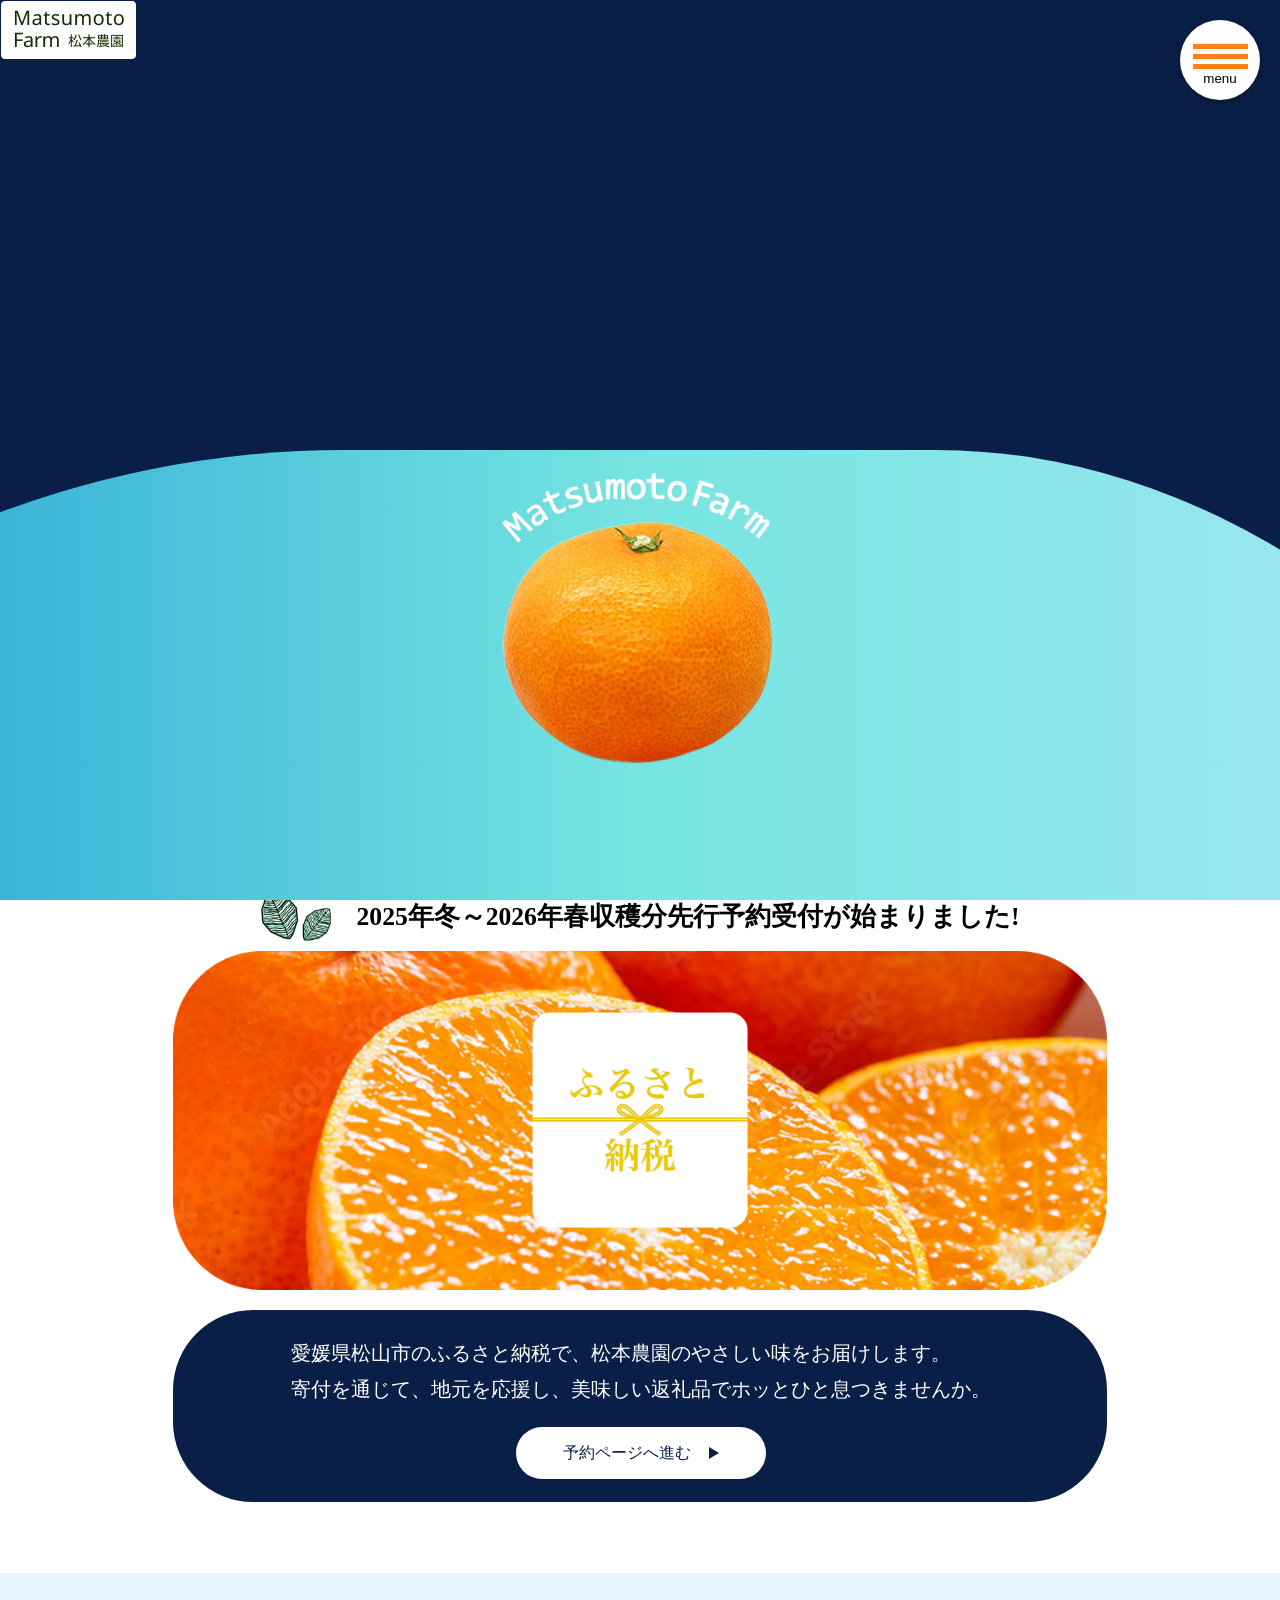
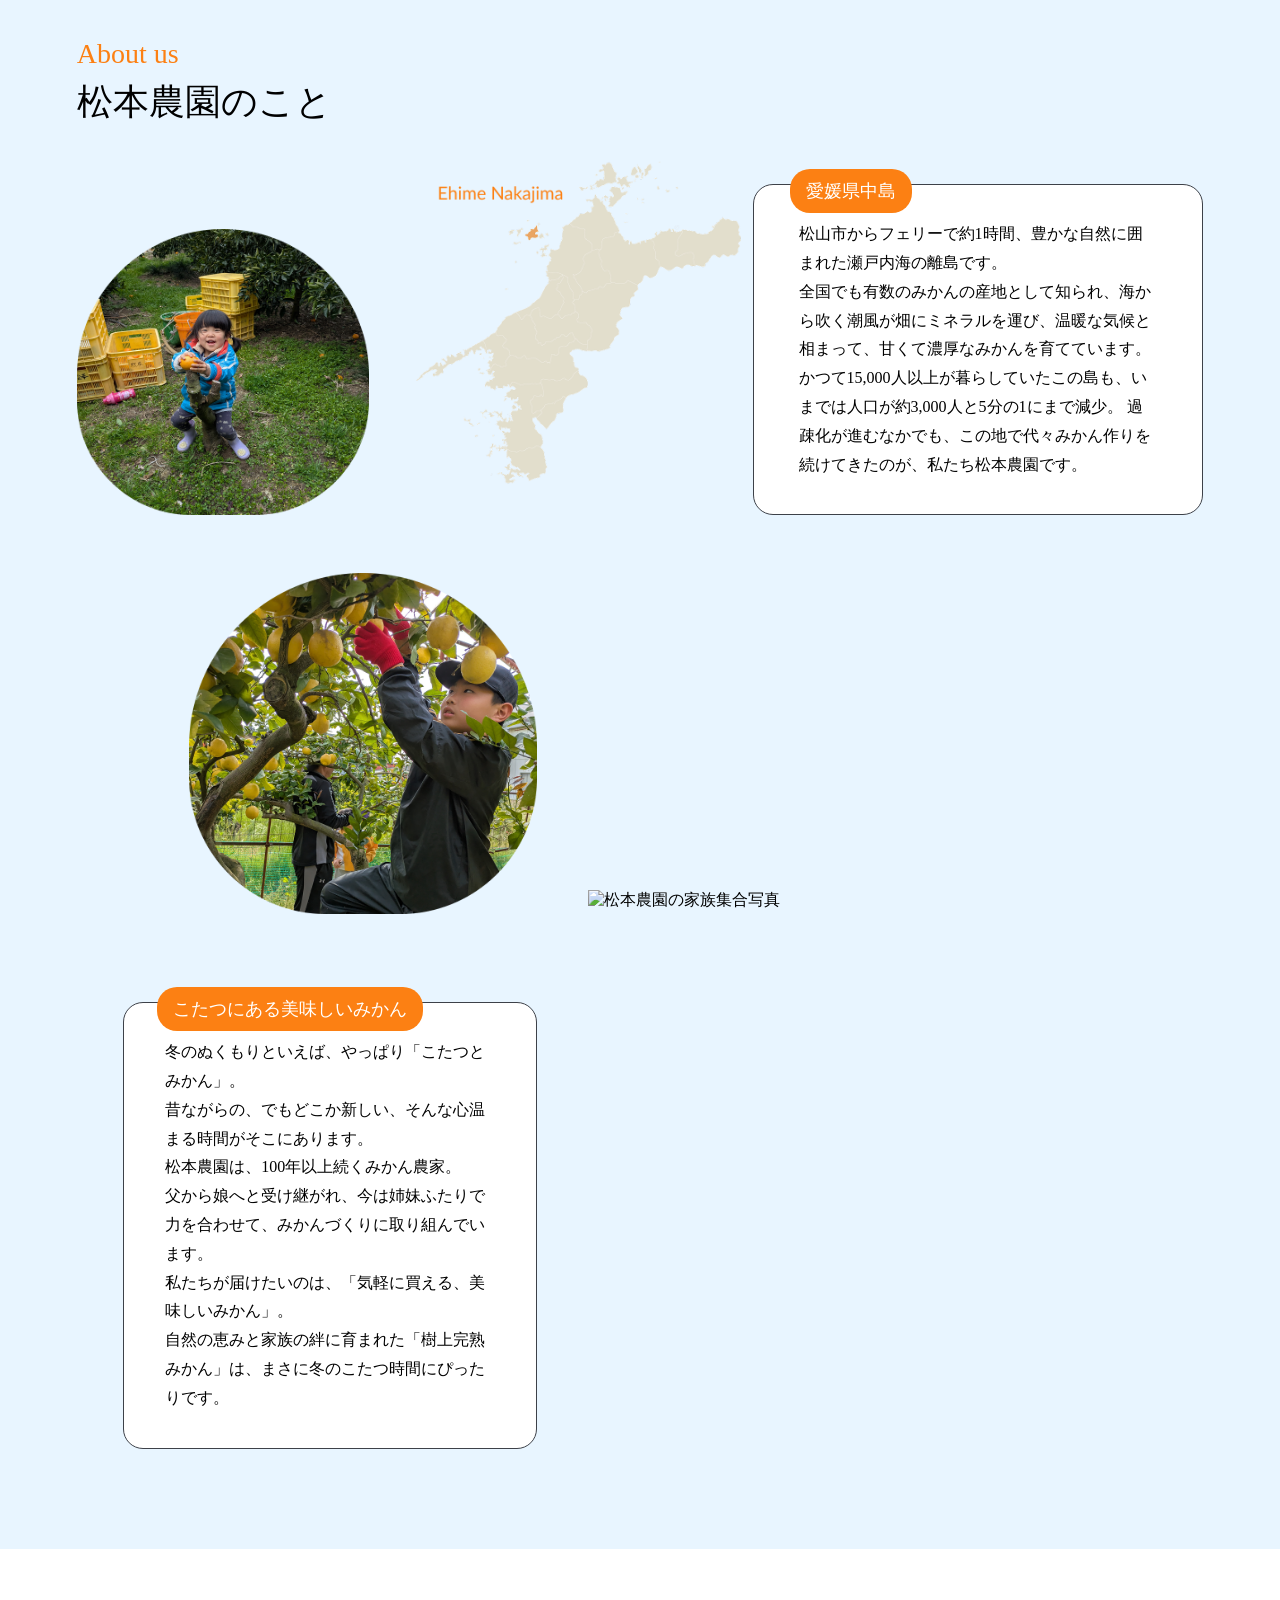
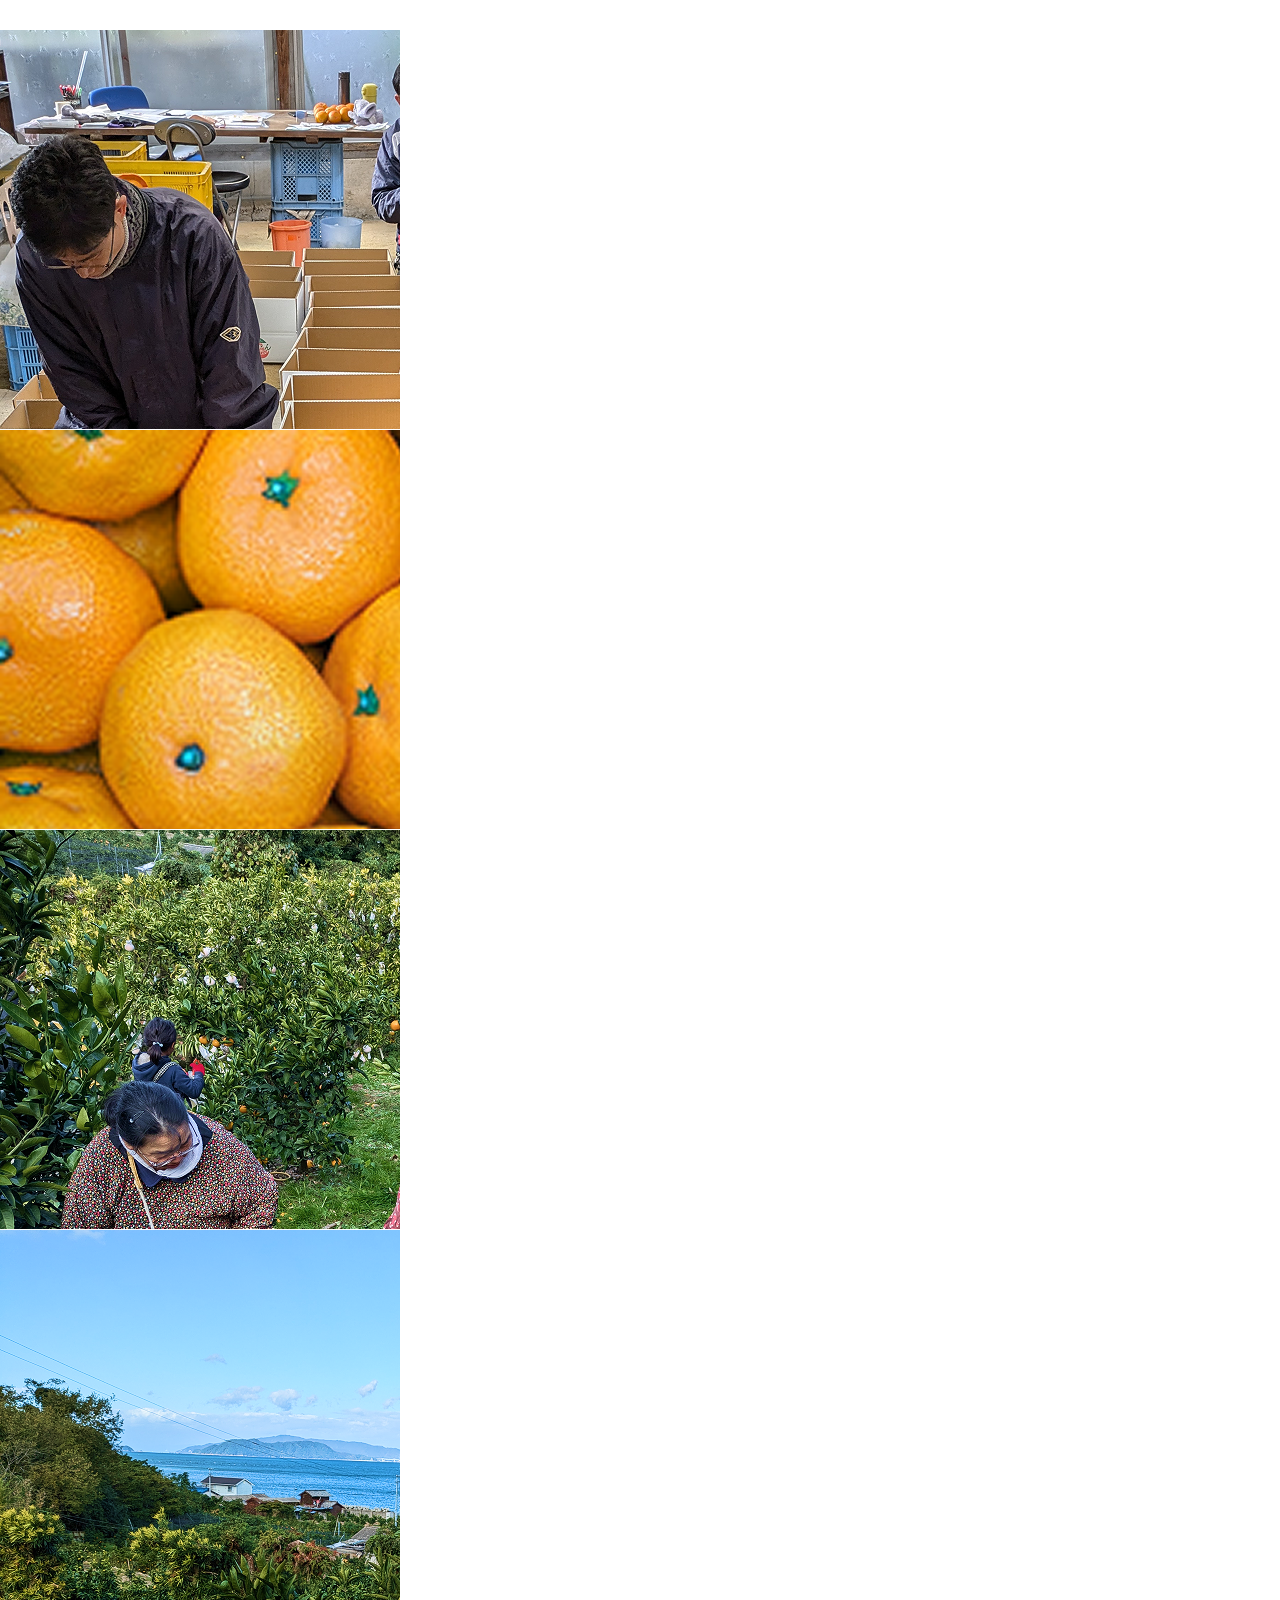
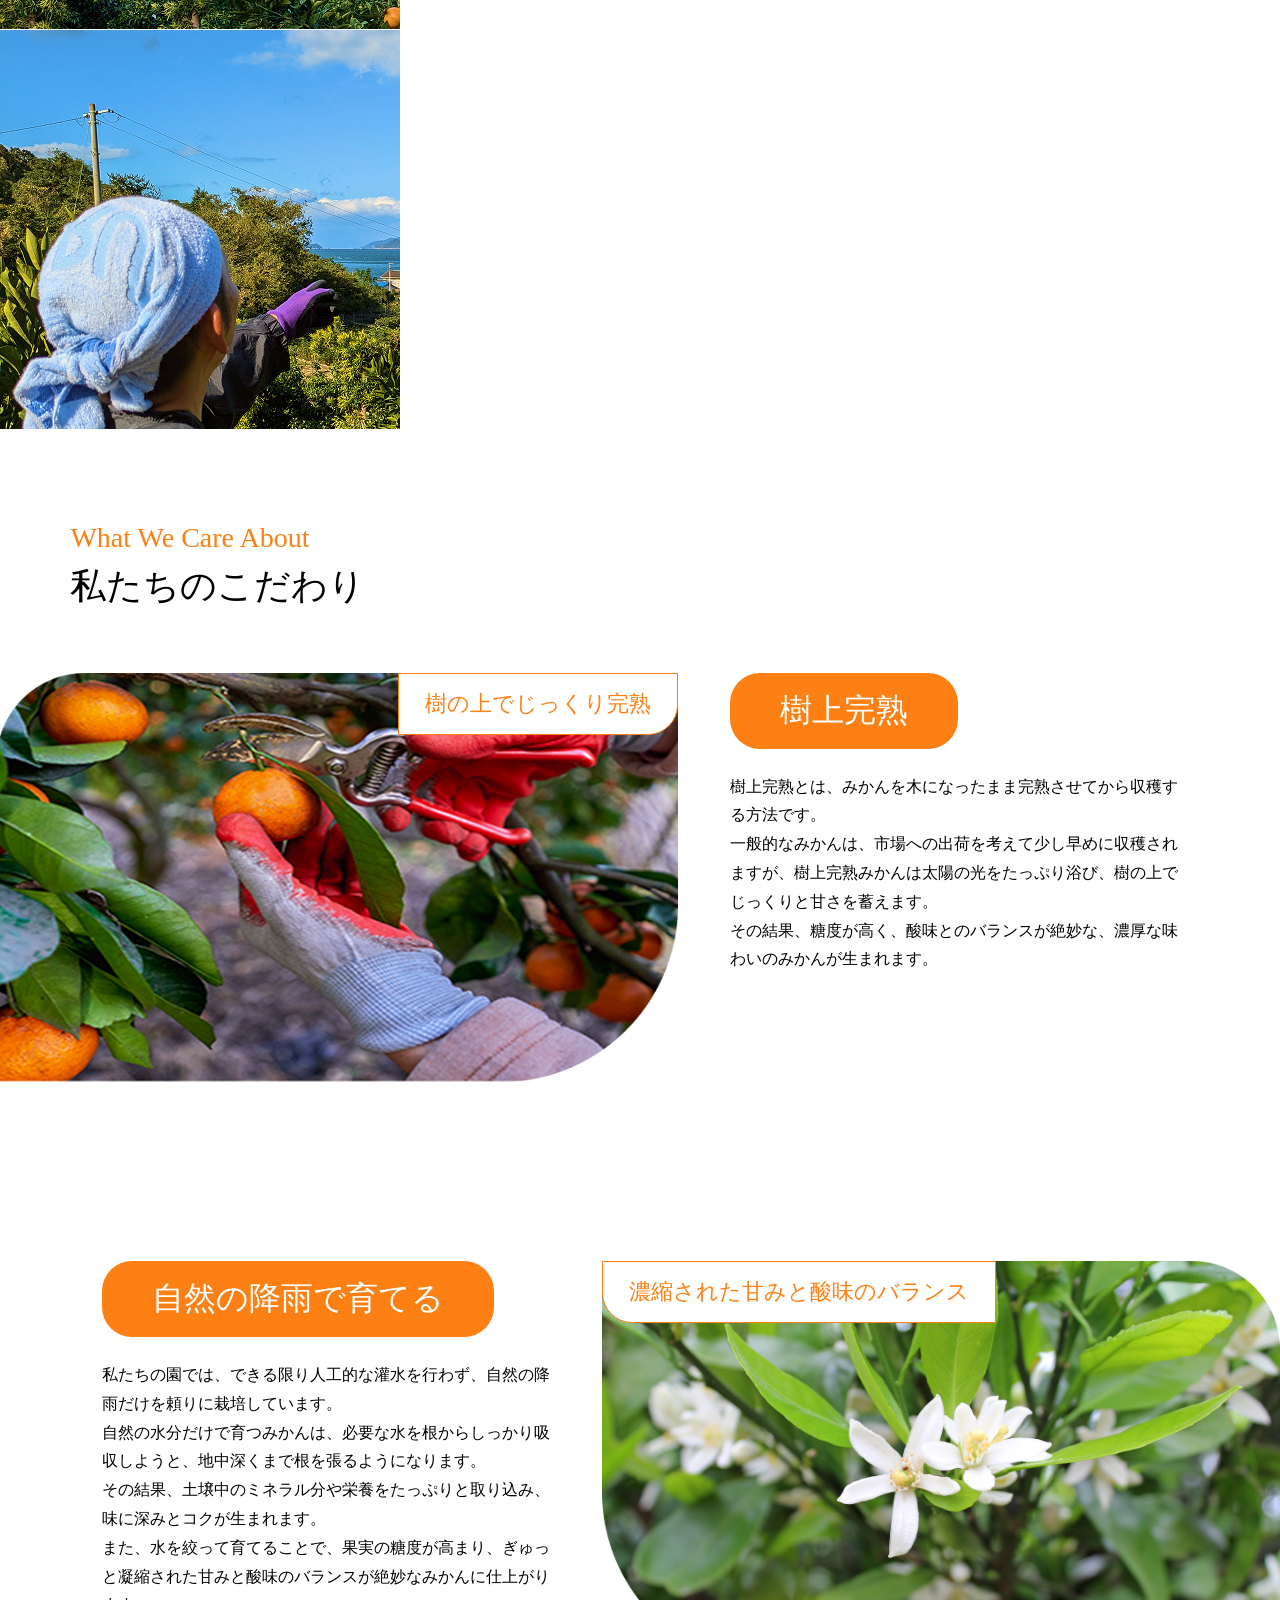
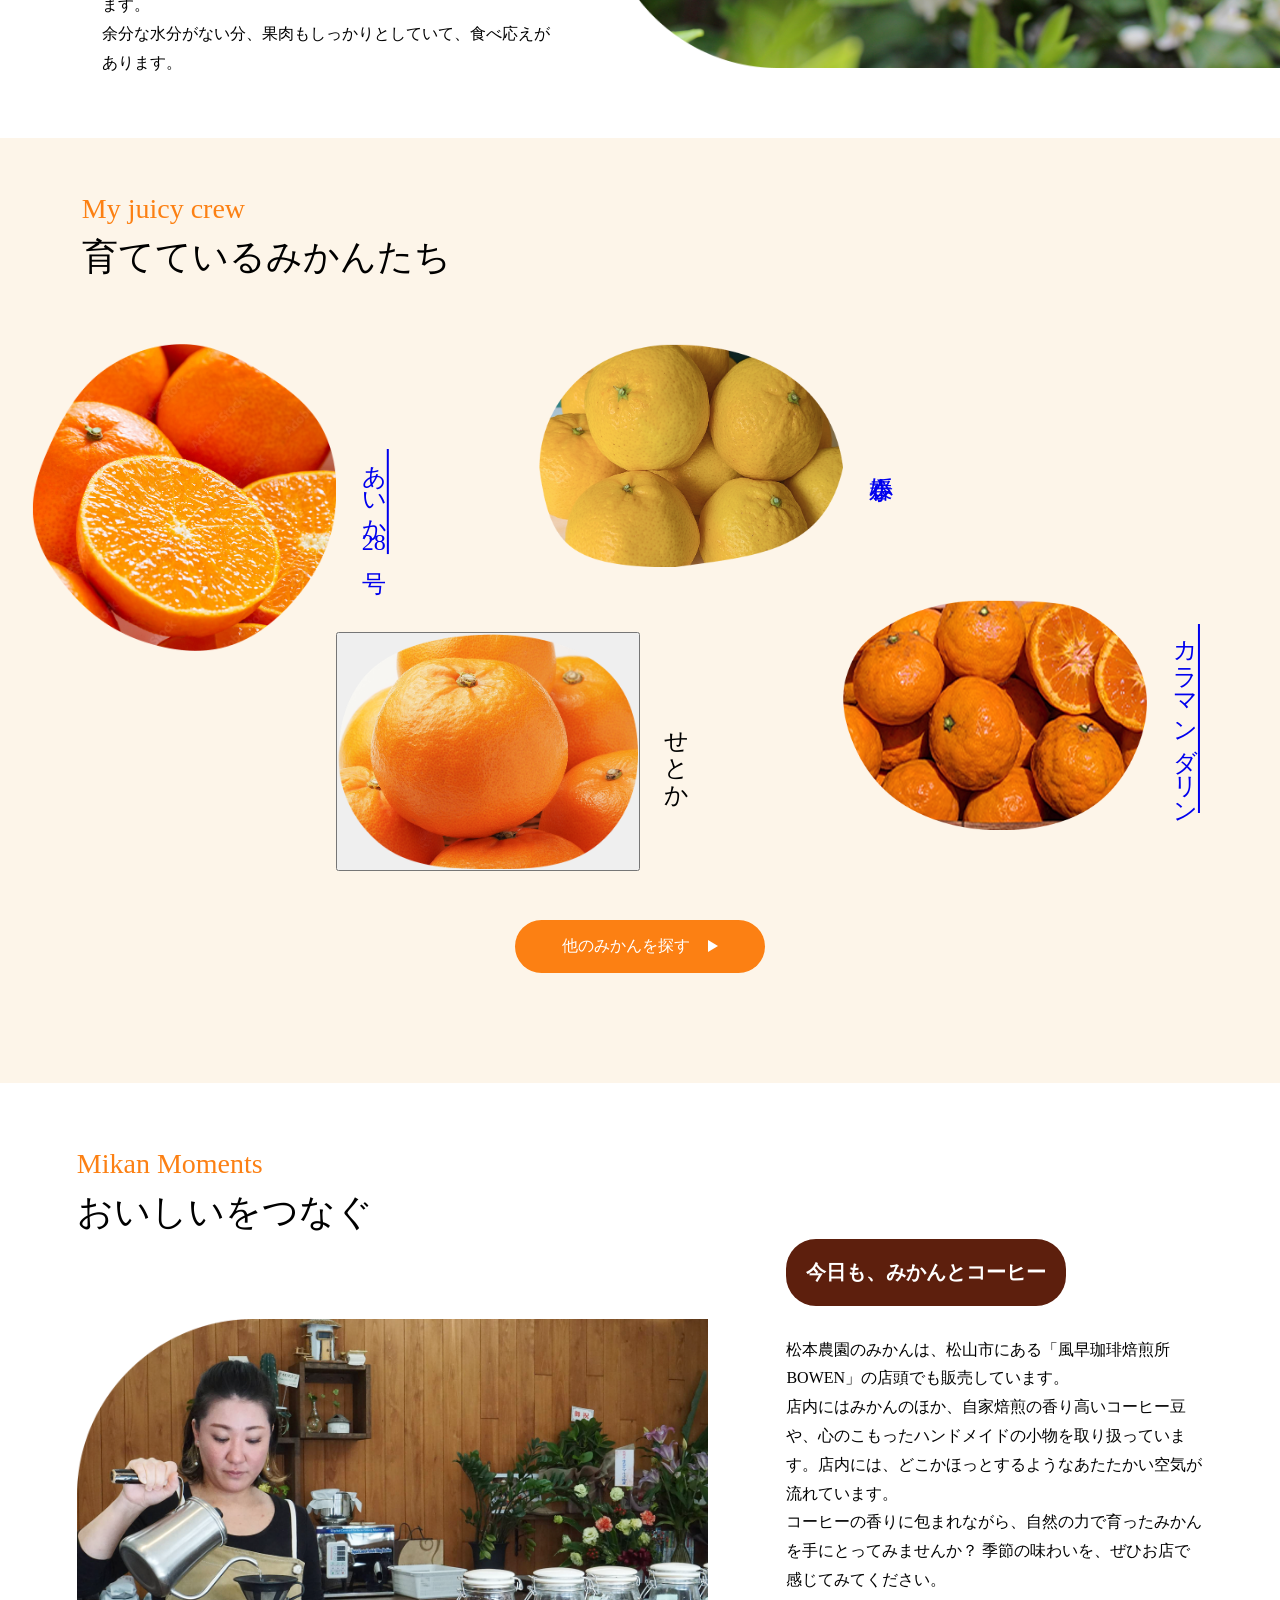
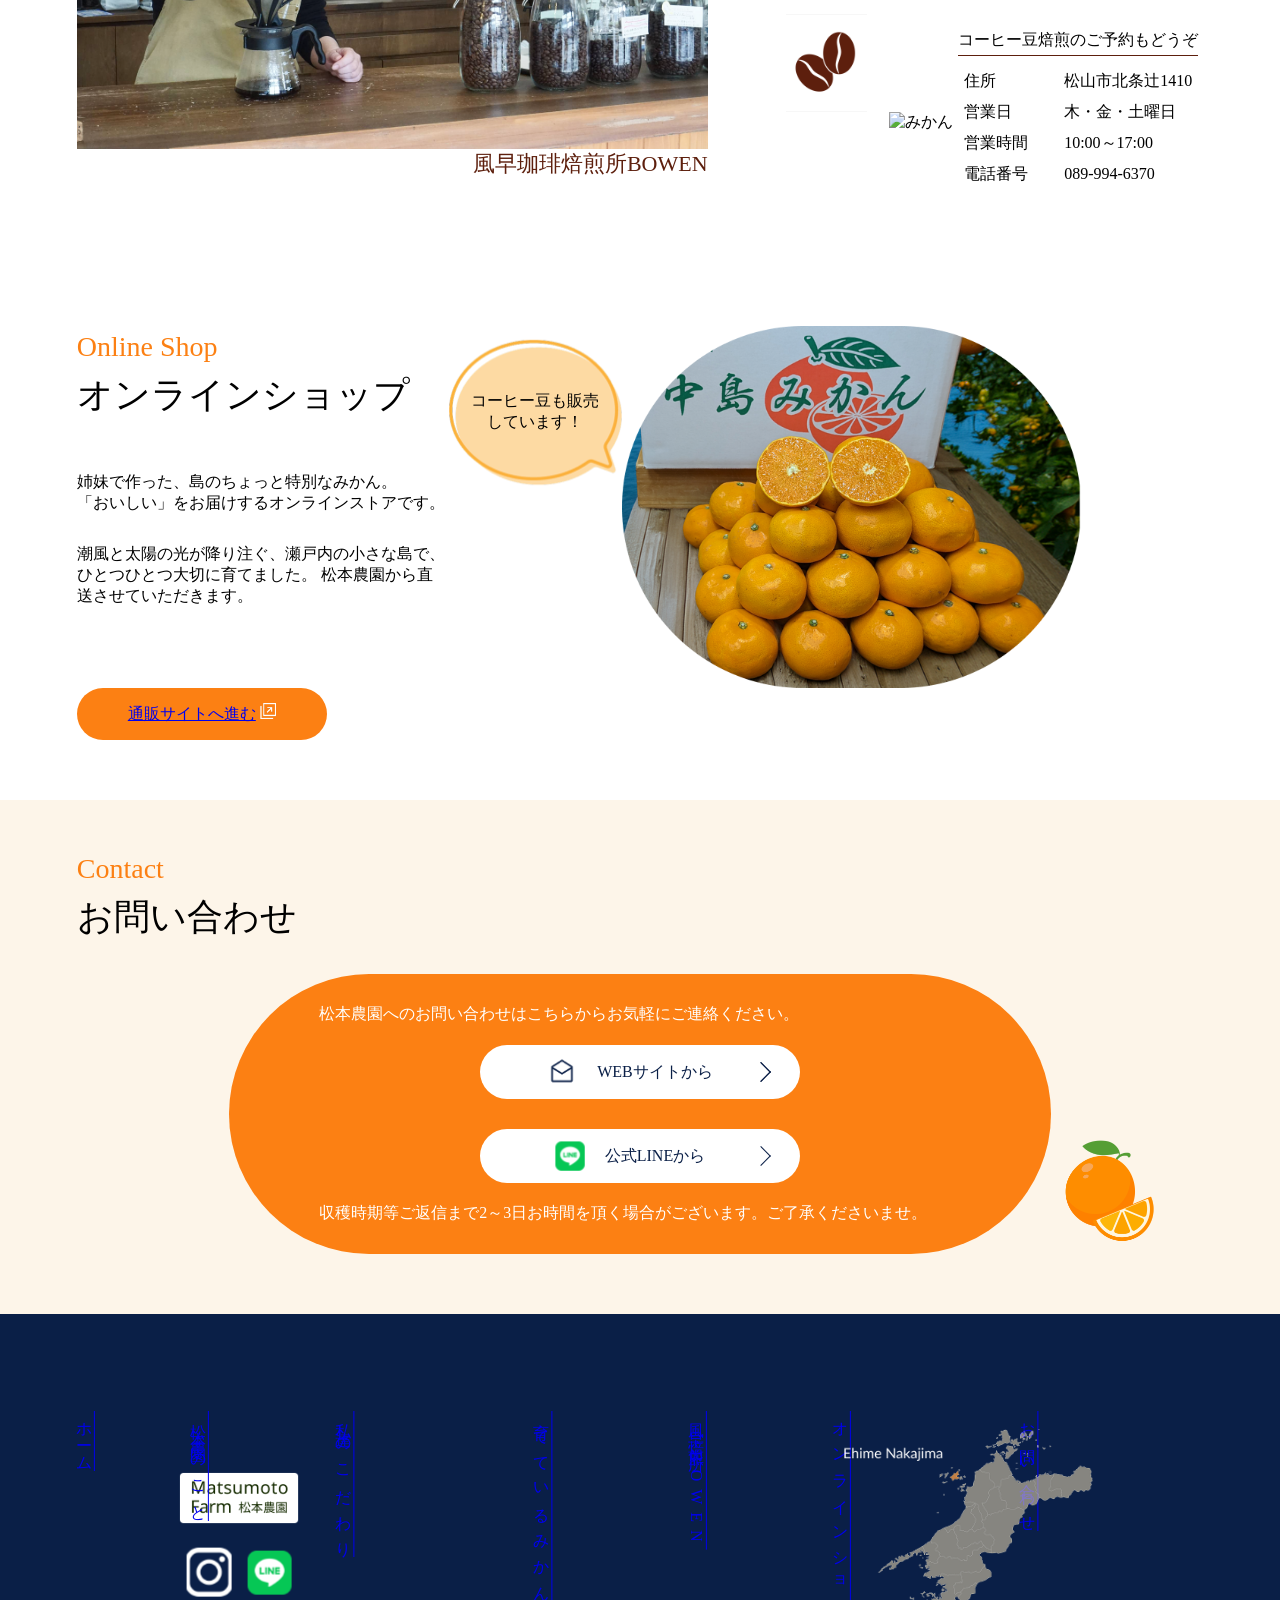
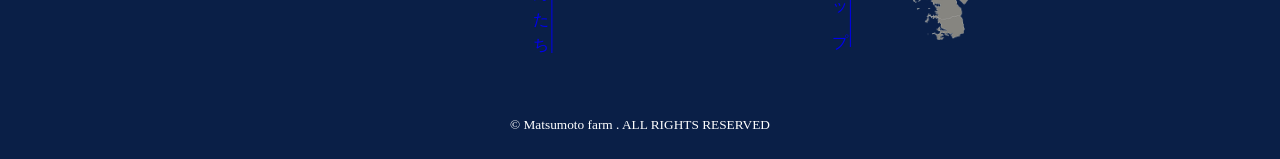
==== commit 23237660: "グリットレイアウト" ====
--- a/index.html
+++ b/index.html
@@ -80,7 +80,7 @@
 
     <!-- ここからMVセクション -->
 
-    <header class="header__inner">
+    <header class="header">
 
         <div class="header__top">
             <h1 class="header__logo">
@@ -102,13 +102,13 @@
         <!-- ナビゲーションメニュー -->
         <nav class="header__nav" id="nav" aria-hidden="true" aria-label="メインナビゲーション">
             <ul class="header__nav-list">
-                <li class="header__nav-item"><a href="#hometown" aria-current="page">ホーム</a></li>
-                <li class="header__nav-item"><a href="#about">私達のこと</a></li>
-                <li class="header__nav-item"><a href="#care">私達のこだわり</a></li>
-                <li class="header__nav-item"><a href="#juicy-crew">商品紹介</a></li>
-                <li class="header__nav-item"><a href="#bowen">風早珈琲焙煎所BOWEN</a></li>
-                <li class="header__nav-item"><a href="#shop">オンラインショップ</a></li>
-                <li class="header__nav-item"><a href="#contact">お問い合せ</a></li>
+                <li class="header__nav-item"><a href="#hometown" aria-current="page" class="js-nav-link">ホーム</a></li>
+                <li class="header__nav-item"><a href="#about" class="js-nav-link">私達のこと</a></li>
+                <li class="header__nav-item"><a href="#care" class="js-nav-link">私達のこだわり</a></li>
+                <li class="header__nav-item"><a href="#juicy-crew" class="js-nav-link">商品紹介</a></li>
+                <li class="header__nav-item"><a href="#bowen" class="js-nav-link">風早珈琲焙煎所BOWEN</a></li>
+                <li class="header__nav-item"><a href="#shop" class="js-nav-link">オンラインショップ</a></li>
+                <li class="header__nav-item"><a href="#contact" class="js-nav-link">お問い合せ</a></li>
             </ul>
         </nav>
     </header>
@@ -116,479 +116,478 @@
 
 
     <!-- ここからMVセクション -->
-    <section class="main section">
-        <!-- スライダー -->
-        <div class="slider__frame ">
-
-            <div class="slider__frame--island" role="img" aria-label="農園の風景"></div>
-            <div class="slider__frame--harvest" role="img" aria-label="収穫の様子"></div>
-            <div class="slider__frame--farmer" role="img" aria-label="農家の作業風景"></div>
-
-
-            <div class="overlay-mikan">
-                <img class="overlay-mikan--slider" src="./image/loading-icon.png" alt="みかん" width="389" height="389">
-            </div>
-
-            <div class="slider__overlay">
-                <div class="slider-text">
-                    <p class="line line1">愛媛県中島よりお届けします</p>
-                    <p class="line line2"><span class="big">極上完熟</span><span class="small">みかん</span></p>
-                </div>
-            </div>
+    <main>
+        <section class="mv section">
+            <!-- スライダー -->
+            <div class="slider__frame ">
+
+                <div class="slider__frame--island" role="img" aria-label="農園の風景"></div>
+                <div class="slider__frame--harvest" role="img" aria-label="収穫の様子"></div>
+                <div class="slider__frame--farmer" role="img" aria-label="農家の作業風景"></div>
+
+
+                <div class="overlay-mikan">
+                    <img class="overlay-mikan--slider" src="./image/loading-icon.png" alt="みかん" width="389"
+                        height="389">
+                </div>
+
+                <div class="slider__overlay">
+                    <div class="slider-text">
+                        <p class="line line1">愛媛県中島よりお届けします</p>
+                        <p class="line line2"><span class="big">極上完熟</span><span class="small">みかん</span></p>
+                    </div>
+                </div>
+            </div>
+        </section>
+        <!-- ここまでスライダー -->
+        <!-- ここまでMVセクション -->
+
+        <!-- ここからフローティングボタン -->
+        <div class="floating-buttons">
+
+            <div class="fixed-buttons__item">
+                <a href="#"><img src="./image/instagram_icon.svg" alt="Instagram" width="45" height="49"></a>
+            </div>
+
+            <div class="fixed-buttons__item">
+                <a href="#"><img src="./image/line_icon.svg" alt="公式ライン" width="44" height="44"></a>
+            </div>
+
+            <div class="fixed-buttons__item fixed-buttons__item--top">
+                <a href="#" aria-label="ホームタウンセクションへ移動">
+                    <span aria-hidden="true"></span>
+                </a>
+            </div>
+
         </div>
-    </section>
-    <!-- ここまでスライダー -->
-    <!-- ここまでMVセクション -->
-
-    <!-- ここからフローティングボタン -->
-    <div class="floating-buttons">
-
-        <div class="fixed-buttons__item">
-            <a href="#"><img src="./image/instagram_icon.svg" alt="Instagram" width="45" height="49"></a>
+        <!-- ここまでフローティングボタン -->
+        <!-- ここまでMVセクション -->
+
+        <!-- ここからふるさと納税セクション -->
+        <section id="hometown" class="fade-in-section hometown">
+            <div class="wrapper">
+                <div class="hometown__title">
+                    <div>
+                        <img class="hometown__leaf" src="./image/leaf.svg" alt="葉" width="70" height="70">
+                    </div>
+                    <h2 class="hometown__subtitle">2025年冬～2026年春収穫分先行予約受付が始まりました!</h2>
+                </div>
+
+
+                <div class="hometown__box">
+                    <div class="hometown__image-inner">
+                        <img class="hometown__image-logo" src="./image/hometown_02.png" alt="ふるさと納税のマーク" width="244"
+                            height="244" loading="lazy">
+
+                        <img class="hometown__image--orange" src="./image/hometown_01.png" alt="ふるさと納税返礼品のみかんの写真"
+                            width="1046" height="379" loading="lazy">
+                    </div>
+
+                    <div class="hometown__content">
+                        <p class="hometown__text">愛媛県松山市のふるさと納税で、松本農園のやさしい味をお届けします。<br>
+                            寄付を通じて、地元を応援し、美味しい返礼品でホッとひと息つきませんか。</p>
+                        <a class="btn btn--dark btn--triangle btn--normal "
+                            href="https://www.furusato-tax.jp/product/detail/38201/6108641?srsltid=AfmBOopetV_aQgePH1_56fTAFjyngyReN6w-l6CdkGVgZcKO1UCsBWtW"
+                            target="_blank">予約ページへ進む</a>
+                    </div>
+                </div>
+            </div>
+
+        </section>
+        <!-- ここまでふるさと納税セクション -->
+
+        <!-- ここからabout us -->
+        <section id="about" class="about fade-in-section">
+            <div class="wrapper">
+                <div class="about__content">
+
+                    <div class="section__title-about">
+                        <p class="section__title-en" lang="en">About us</p>
+                        <h2 class="section__title-jp">松本農園のこと</h2>
+                    </div>
+
+                    <div class="about__container">
+                        <article class="about__item-upper">
+                            <div class="about__place">
+                                <div class="about__place--girl">
+                                    <img src="./image/aboutus_01.png" alt="手にみかんを持つ女の子" width="326" height="319"
+                                        loading="lazy">
+                                </div>
+                                <div class="about__place--map">
+                                    <img src="./image/aboutus_02.png" alt="愛媛県中島町の地図" width="363" height="420"
+                                        loading="lazy">
+                                </div>
+                            </div>
+                            <div id="about__inner-upper" class="about__inner-upper fade-in-section">
+                                <div class="about__box-upper">
+                                    <h3 class="about__subtitle">愛媛県中島</h3>
+
+                                    <p class="about__text">松山市からフェリーで約1時間、豊かな自然に囲まれた瀬戸内海の離島です。<br>
+                                        全国でも有数のみかんの産地として知られ、海から吹く潮風が畑にミネラルを運び、温暖な気候と相まって、甘くて濃厚なみかんを育てています。<br>
+                                        かつて15,000人以上が暮らしていたこの島も、いまでは人口が約3,000人と5分の1にまで減少。
+                                        過疎化が進むなかでも、この地で代々みかん作りを続けてきたのが、私たち松本農園です。</p>
+                                </div>
+
+                            </div>
+                        </article>
+
+                        <article class="about__item-bottom">
+
+
+
+                            <div class="about__goal">
+                                <img class="lemon-boy" src="./image/aboutus_03.png" alt="レモンを収穫する男の子" width="421"
+                                    height="413" loading="lazy">
+
+
+                                <div class="about__inner-bottom">
+                                    <div class="about__box-bottom">
+                                        <h3 class="about__subtitle">こたつにある美味しいみかん</h3>
+
+                                        <p class="about__text">冬のぬくもりといえば、やっぱり「こたつとみかん」。<br>
+                                            昔ながらの、でもどこか新しい、そんな心温まる時間がそこにあります。<br>
+                                            松本農園は、100年以上続くみかん農家。<br>
+                                            父から娘へと受け継がれ、今は姉妹ふたりで力を合わせて、みかんづくりに取り組んでいます。<br>
+                                            私たちが届けたいのは、「気軽に買える、美味しいみかん」。<br>
+                                            自然の恵みと家族の絆に育まれた「樹上完熟みかん」は、まさに冬のこたつ時間にぴったりです。
+                                        </p>
+                                    </div>
+                                </div>
+                            </div>
+
+
+                            <div class="about__family">
+                                <img class="about__family--photo" src="./image/aboutus_04.png" alt="松本農園の家族集合写真"
+                                    width="698" height="686" loading="lazy">
+                            </div>
+
+                        </article>
+                    </div>
+                </div>
+            </div>
+        </section>
+        <!-- ここまでabout us -->
+
+
+        <!-- スライダー右から流れ -->
+
+        <div class="slider">
+            <ul class="slider--frame slider--introduction">
+                <li class="slider--scene1"></li>
+                <li class="slider--scene2"></li>
+                <li class="slider--scene3"></li>
+                <li class="slider--scene4"></li>
+                <li class="slider--scene5"></li>
+            </ul>
         </div>
 
-        <div class="fixed-buttons__item">
-            <a href="#"><img src="./image/line_icon.svg" alt="公式ライン" width="44" height="44"></a>
-        </div>
-
-        <div class="fixed-buttons__item fixed-buttons__item--top">
-            <a href="#" aria-label="ホームタウンセクションへ移動">
-                <span aria-hidden="true"></span>
-            </a>
-        </div>
-
-    </div>
-    <!-- ここまでフローティングボタン -->
-    <!-- ここまでMVセクション -->
-
-    <!-- ここからふるさと納税セクション -->
-    <div id="hometown" class="fade-in-section">
-        <div class="hometown wrapper">
-            <div class="hometown__title">
-                <div>
-                    <img class="hometown__leaf" src="./image/leaf.svg" alt="葉" width="70" height="70">
-                </div>
-                <p class="hometown__subtitle">2025年冬～2026年春収穫分先行予約受付が始まりました!</p>
-            </div>
-
-
-            <div class="hometown__box">
-                <div class="hometown__image-inner">
-                    <img class="hometown__image-logo" src="./image/hometown_02.png" alt="ふるさと納税のマーク" width="244"
-                        height="244" loading="lazy">
-
-                    <img class="hometown__image--orange" src="./image/hometown_01.png" alt="ふるさと納税返礼品のみかんの写真"
-                        width="1046" height="379" loading="lazy">
-                </div>
-
-                <div class="hometown__content">
-                    <p class="hometown__text">愛媛県松山市のふるさと納税で、松本農園のやさしい味をお届けします。<br>
-                        寄付を通じて、地元を応援し、美味しい返礼品でホッとひと息つきませんか。</p>
-                    <a class="btn btn--dark btn--triangle btn--normal "
-                        href="https://www.furusato-tax.jp/product/detail/38201/6108641?srsltid=AfmBOopetV_aQgePH1_56fTAFjyngyReN6w-l6CdkGVgZcKO1UCsBWtW"
-                        target="_blank">予約ページへ進む</a>
-                </div>
-            </div>
-        </div>
-
-    </div>
-    <!-- ここまでふるさと納税セクション -->
-
-    <!-- ここからabout us -->
-    <section id="about" class="about fade-in-section">
-        <div class="wrapper">
-            <div class="about__content">
-
-                <div class="section__title-about">
-                    <p class="section-title__en" lang="en">About us</p>
-                    <h2 class="section-title__jp">松本農園のこと</h2>
-                </div>
-
-                <div class="about__container">
-                    <article class="about__item-upper">
-                        <div class="about__place">
-                            <div class="about__place--girl">
-                                <img src="./image/aboutus_01.png" alt="手にみかんを持つ女の子" width="326" height="319"
-                                    loading="lazy">
-                            </div>
-                            <div class="about__place--map">
-                                <img src="./image/aboutus_02.png" alt="愛媛県中島町の地図" width="363" height="420"
-                                    loading="lazy">
-                            </div>
-                        </div>
-                        <div id="about__inner-upper" class="about__inner-upper fade-in-section">
-                            <div class="about__box-upper">
-                                <h3 class="about__subtitle">愛媛県中島</h3>
-
-                                <p class="about__text">松山市からフェリーで約1時間、豊かな自然に囲まれた瀬戸内海の離島です。
-                                    全国でも有数のみかんの産地として知られ、海から吹く潮風が畑にミネラルを運び、温暖な気候と相まって、甘くて濃厚なみかんを育てています。
-                                    かつて15,000人以上が暮らしていたこの島も、いまでは人口が約3,000人と5分の1にまで減少。
-                                    過疎化が進むなかでも、この地で代々みかん作りを続けてきたのが、私たち松本農園です。</p>
-                            </div>
-
-                        </div>
-                    </article>
-
-                    <article class="about__item-bottom">
-
-
-
-                        <div class="about__goal">
-                            <img class="lemon-boy" src="./image/aboutus_03.png" alt="レモンを収穫する男の子" width="421"
-                                height="413" loading="lazy">
-
-
-                            <div class="about__inner-bottom">
-                                <div class="about__box-bottom">
-                                    <h3 class="about__subtitle">こたつにある美味しいみかん</h3>
-
-                                    <p class="about__text">冬のぬくもりといえば、やっぱり「こたつとみかん」。
-                                        昔ながらの、でもどこか新しい、そんな心温まる時間がそこにあります。
-                                        松本農園は、100年以上続くみかん農家。
-                                        父から娘へと受け継がれ、今は姉妹ふたりで力を合わせて、みかんづくりに取り組んでいます。
-                                        私たちが届けたいのは、「気軽に買える、美味しいみかん」。
-                                        自然の恵みと家族の絆に育まれた「樹上完熟みかん」は、まさに冬のこたつ時間にぴったりです。
-                                    </p>
+        <!-- ここまでスライダー右から流れ-->
+
+        <!-- ここからcare about -->
+        <section id="care" class="care">
+            <div class="care wrapper">
+
+                <div class="section__title">
+                    <p class="section__title-en" lang="en">What We Care About</p>
+                    <h2 class="section__title-jp">私たちのこだわり</h2>
+                </div>
+
+                <div class="care__box-upper">
+                    <figure class="care__item">
+                        <div class="care__img-wrapper">
+                            <img class="care__img care__img--harvest" src="./image/care_01.png" alt="みかんを収穫している手元のアップ"
+                                width="770" height="462" loading="lazy">
+                            <p class="care__overlay-upper">樹の上でじっくり完熟</p>
+                        </div>
+
+                    </figure>
+
+                    <div class="care__desc">
+                        <h3 class="care__subtitle">樹上完熟</h3>
+                        <p class="care__text">樹上完熟とは、みかんを木になったまま完熟させてから収穫する方法です。<br>
+                            一般的なみかんは、市場への出荷を考えて少し早めに収穫されますが、樹上完熟みかんは太陽の光をたっぷり浴び、樹の上でじっくりと甘さを蓄えます。
+                            <br>その結果、糖度が高く、酸味とのバランスが絶妙な、濃厚な味わいのみかんが生まれます。
+                        </p>
+                    </div>
+                </div>
+
+                <div class="care__box-bottom">
+
+                    <div class="care__desc">
+                        <h3 class="care__subtitle">自然の降雨で育てる</h3>
+                        <p class="care__text">私たちの園では、できる限り人工的な灌水を行わず、自然の降雨だけを頼りに栽培しています。<br>
+                            自然の水分だけで育つみかんは、必要な水を根からしっかり吸収しようと、地中深くまで根を張るようになります。<br>
+                            その結果、土壌中のミネラル分や栄養をたっぷりと取り込み、味に深みとコクが生まれます。<br>
+                            また、水を絞って育てることで、果実の糖度が高まり、ぎゅっと凝縮された甘みと酸味のバランスが絶妙なみかんに仕上がります。<br>
+                            余分な水分がない分、果肉もしっかりとしていて、食べ応えがあります。</p>
+                    </div>
+
+                    <figure class="care__item">
+                        <div class="care__img-wrapper">
+                            <img class="care__img care__img--flower" src="./image/care_02.png" alt="みかんの花のアップ写真"
+                                width="770" height="462" loading="lazy">
+                            <p class="care__overlay-bottom">濃縮された甘みと酸味のバランス</p>
+                        </div>
+                    </figure>
+                </div>
+            </div>
+
+        </section>
+        <!-- ここまでcare about -->
+
+        <!-- ここからMy juicy crew -->
+        <section id="juicy-crew" class="juicy-crew">
+            <div class="wrapper">
+
+                <div class="section__title">
+                    <p class="section__title-en" lang="en">My juicy crew</p>
+                    <h2 class="section__title-jp">育てているみかんたち</h2>
+                </div>
+
+                <div class="juicy-crew__gallery">
+                    <a href="detail-aika.html" class="juicy-crew__item">
+                        <img class="juicy-crew__gallery--aika" src="./image/aika.png" alt="あいかの写真（みかんの種類）" width="350"
+                            height="354" loading="lazy">
+                        <div class="juicy-crew__label">あいか<span class="number">28</span>号</div>
+                    </a>
+
+                    <button type="button" class="juicy-crew__item modal-trigger" data-modal-id="setoka-modal">
+                        <img class="juicy-crew__gallery--setoka" src="./image/setoka.png" alt="せとかの写真（みかんの種類）"
+                            width="350" height="354" loading="lazy">
+                        <span class="juicy-crew__label">せとか</span>
+                    </button>
+
+                    <a href="detail-aika.html" class="juicy-crew__item">
+                        <img class="juicy-crew__gallery--harumi" src="./image/himekoharu.png" alt="媛小春の写真（みかんの種類）"
+                            width="400" height="293" loading="lazy">
+                        <div class="juicy-crew__label">媛小春</div>
+                    </a>
+
+                    <a href="detail-aika.html" class="juicy-crew__item">
+                        <img class="juicy-crew__gallery--kara" src="./image/kara.png" alt="カラマンダリンの写真（みかんの種類）"
+                            width="400" height="303" loading="lazy">
+                        <div class="juicy-crew__label">カラマンダリン</div>
+                    </a>
+                </div>
+
+                <div class="section__cta">
+                    <a class="btn btn--primary btn--normal btn--triangle " href=".other//index.html">他のみかんを探す</a>
+                </div>
+            </div>
+        </section>
+
+
+        <dialog id="setoka-modal" class="modal" aria-label="せとかについての詳しい説明">
+
+            <button type="button" class="modal__close-btn" aria-label="モーダルを閉じる">
+                <span class="modal__bar"></span>
+                <span class="modal__bar"></span>
+                <span class="modal__bar"></span>
+            </button>
+
+            <div class="modal__content">
+                <div class="modal__body">
+                    <img class="modal__illustration" src="./image/modal-image02.png" alt="せとかのスマイルカットのイラスト" width="284"
+                        height="201">
+
+                    <div class="modal__image-wrapper">
+                        <img class="juicy-crew__gallery--setoka" src="./image/setoka.png" alt="せとかの写真（みかんの種類）"
+                            width="350" height="354" loading="lazy">
+                        <div class="modal__inner">
+                            <div class="modal__inner-season">収穫時期：2月～3月頃</div>
+                            <div class="modal__inner-cut">スマイルカット</div>
+                        </div>
+                    </div>
+                    <div class="modal__text-wrapper">
+                        <h3 class="modal__title">せとか</h3>
+                        <p class="modal__description">「柑橘の大トロ」と呼ばれるほどの濃厚なコクと甘みが特徴です。<br>
+                            濃厚な甘さと華やかな香り、とろけるような果肉が特徴です。外皮は薄く、薄皮も非常にやわらかいため、果肉ごと丸ごと食べられます。果汁もたっぷりで、口に入れた瞬間にジューシーな甘さが広がります。<br>
+                            紅まどんなと比べると、果肉がややしっかりしており、より柑橘らしい風味を感じられます。
+                        </p>
+                    </div>
+
+                </div>
+            </div>
+
+
+        </dialog>
+
+        <!-- ここまでMy juicy crew -->
+
+
+        <!-- ここから風早珈琲焙煎所BOWEN -->
+
+        <section id="bowen" class="cafe-intro">
+
+            <div class="wrapper">
+
+                <div class="section__title">
+                    <p class="section__title-en" lang="en">Mikan Moments</p>
+                    <h2 class="section__title-jp">おいしいをつなぐ</h2>
+                </div>
+
+
+
+
+                <div class="cafe-intro__column">
+
+
+
+                    <div class="cafe-intro__content">
+                        <figure class="cafe-intro__photo-content">
+                            <img class="cafe-intro__photo" src="./image/cafe-intro_01.png" alt="店頭でコーヒーを入れている女性"
+                                width="714" height="487">
+                            <figcaption class="cafe-intro__caption">風早珈琲焙煎所BOWEN</figcaption>
+                        </figure>
+
+
+                        <div class="cafe-intro__right-column">
+                            <div class="cafe-intro__text-column">
+                                <h3 class="cafe-intro__headline">今日も、みかんとコーヒー</h3>
+                                <p class="cafe-intro__description">松本農園のみかんは、松山市にある「風早珈琲焙煎所BOWEN」の店頭でも販売しています。<br>
+                                    店内にはみかんのほか、自家焙煎の香り高いコーヒー豆や、心のこもったハンドメイドの小物を取り扱っています。店内には、どこかほっとするようなあたたかい空気が流れています。
+                                    <br>
+                                    コーヒーの香りに包まれながら、自然の力で育ったみかんを手にとってみませんか？
+                                    季節の味わいを、ぜひお店で感じてみてください。
+                                </p>
+                            </div>
+
+                            <div class="cafe-intro__info-block">
+
+                                <div class="cafe-intro__icon-group">
+                                    <img class="cafe-intro__beans-icon" src="./image/cafe-intro_beans.svg" alt="コーヒー豆"
+                                        width="81" height="98">
+                                    <img class="cafe-intro__orange-icon" src="./image/cafe-intro_mikan.svg" alt="みかん"
+                                        width="115" height="86">
                                 </div>
-                            </div>
-                        </div>
-
-
-                        <div class="about__family">
-                            <img class="about__family--photo" src="./image/aboutus_04.png" alt="松本農園の家族集合写真" width="698"
-                                height="686" loading="lazy">
-                        </div>
-
-                    </article>
-                </div>
-            </div>
-        </div>
-    </section>
-    <!-- ここまでabout us -->
-
-
-    <!-- スライダー右から流れ -->
-
-    <div class="slider">
-        <ul class="slider--frame slider--introduction">
-            <li class="slider--scene1"></li>
-            <li class="slider--scene2"></li>
-            <li class="slider--scene3"></li>
-            <li class="slider--scene4"></li>
-            <li class="slider--scene5"></li>
-        </ul>
-    </div>
-
-    <!-- ここまでスライダー右から流れ-->
-
-    <!-- ここからcare about -->
-    <section id="care" class="care">
-        <div class="care wrapper">
-
-            <div class="section__title">
-                <p class="section-title__en" lang="en">What We Care About</p>
-                <h2 class="section-title__jp">私たちのこだわり</h2>
-            </div>
-
-            <div class="care__box-upper">
-                <figure class="care__item">
-                    <div class="care__img-wrapper">
-                        <img class="care__img care__img--harvest" src="./image/care_01.png" alt="みかんを収穫している手元のアップ"
-                            width="770" height="462" loading="lazy">
-                        <p class="care__overlay-upper">樹の上でじっくり完熟</p>
-                    </div>
-
-                </figure>
-
-                <div class="care__desc">
-                    <h3 class="care__subtitle">樹上完熟</h3>
-                    <p class="care__text">樹上完熟とは、みかんを木になったまま完熟させてから収穫する方法です。<br>
-                        一般的なみかんは、市場への出荷を考えて少し早めに収穫されますが、樹上完熟みかんは太陽の光をたっぷり浴び、樹の上でじっくりと甘さを蓄えます。
-                        <br>その結果、糖度が高く、酸味とのバランスが絶妙な、濃厚な味わいのみかんが生まれます。
-                    </p>
-                </div>
-            </div>
-
-            <div class="care__box-bottom">
-
-                <div class="care__desc">
-                    <h3 class="care__subtitle">自然の降雨で育てる</h3>
-                    <p class="care__text">私たちの園では、できる限り人工的な灌水を行わず、自然の降雨だけを頼りに栽培しています。
-                        自然の水分だけで育つみかんは、必要な水を根からしっかり吸収しようと、地中深くまで根を張るようになります。
-                        その結果、土壌中のミネラル分や栄養をたっぷりと取り込み、味に深みとコクが生まれます。
-                        また、水を絞って育てることで、果実の糖度が高まり、ぎゅっと凝縮された甘みと酸味のバランスが絶妙なみかんに仕上がります。
-                        余分な水分がない分、果肉もしっかりとしていて、食べ応えがあります。</p>
-                </div>
-
-                <figure class="care__item">
-                    <div class="care__img-wrapper">
-                        <img class="care__img care__img--flower" src="./image/care_02.png" alt="みかんの花のアップ写真" width="770"
-                            height="462" loading="lazy">
-                        <p class="care__overlay-bottom">濃縮された甘みと酸味のバランス</p>
-                    </div>
-                </figure>
-            </div>
-        </div>
-
-    </section>
-    <!-- ここまでcare about -->
-
-    <!-- ここからMy juicy crew -->
-    <section id="juicy-crew" class="juicy-crew">
-        <div class="wrapper">
-
-            <div class="section__title">
-                <p class="section-title__en" lang="en">My juicy crew</p>
-                <h2 class="section-title__jp">育てているみかんたち</h2>
-            </div>
-
-            <div class="juicy-crew__gallery">
-                <a href="detail-aika.html" class="juicy-crew__item">
-                    <img class="juicy-crew__gallery--aika" src="./image/aika.png" alt="あいかの写真（みかんの種類）" width="350"
-                        height="354" loading="lazy">
-                    <div class="juicy-crew__label">あいか<span class="number">28</span>号</div>
-                </a>
-
-                <button type="button" class="juicy-crew__item modal-trigger" data-modal-id="setoka-modal">
-                    <img class="juicy-crew__gallery--setoka" src="./image/setoka.png" alt="せとかの写真（みかんの種類）" width="350"
-                        height="354" loading="lazy">
-                    <span class="juicy-crew__label">せとか</span>
-                </button>
-
-                <a href="detail-aika.html" class="juicy-crew__item">
-                    <img class="juicy-crew__gallery--harumi" src="./image/himekoharu.png" alt="媛小春の写真（みかんの種類）"
-                        width="400" height="293" loading="lazy">
-                    <div class="juicy-crew__label">媛小春</div>
-                </a>
-
-                <a href="detail-aika.html" class="juicy-crew__item">
-                    <img class="juicy-crew__gallery--kara" src="./image/kara.png" alt="カラマンダリンの写真（みかんの種類）" width="400"
-                        height="303" loading="lazy">
-                    <div class="juicy-crew__label">カラマンダリン</div>
-                </a>
-            </div>
-
-            <div class="section__cta">
-                <a class="btn btn--primary btn--normal btn--triangle " href=".other//index.html">他のみかんを探す</a>
-            </div>
-        </div>
-    </section>
-
-
-    <dialog id="setoka-modal" class="modal" aria-label="せとかについての詳しい説明">
-
-        <button type="button" class="modal__close-btn" aria-label="モーダルを閉じる">
-            <span class="modal__bar"></span>
-            <span class="modal__bar"></span>
-            <span class="modal__bar"></span>
-        </button>
-
-        <div class="modal__content">
-            <div class="modal__body">
-                <img class="modal__illustration" src="./image/modal-image02.png" alt="せとかのスマイルカットのイラスト" width="284"
-                    height="201">
-
-                <div class="modal__image-wrapper">
-                    <img class="juicy-crew__gallery--setoka" src="./image/setoka.png" alt="せとかの写真（みかんの種類）" width="350"
-                        height="354" loading="lazy">
-                    <div class="modal__inner">
-                        <div class="modal__inner-season">収穫時期：2月～3月頃</div>
-                        <div class="modal__inner-cut">スマイルカット</div>
-                    </div>
-                </div>
-                <div class="modal__text-wrapper">
-                    <h3 class="modal__title">せとか</h3>
-                    <p class="modal__description">「柑橘の大トロ」と呼ばれるほどの濃厚なコクと甘みが特徴です。<br>
-                        濃厚な甘さと華やかな香り、とろけるような果肉が特徴です。外皮は薄く、薄皮も非常にやわらかいため、果肉ごと丸ごと食べられます。果汁もたっぷりで、口に入れた瞬間にジューシーな甘さが広がります。<br>
-                        紅まどんなと比べると、果肉がややしっかりしており、より柑橘らしい風味を感じられます。
-                    </p>
-                </div>
-
-            </div>
-        </div>
-
-
-    </dialog>
-
-    <!-- ここまでMy juicy crew -->
-
-
-    <!-- ここから風早珈琲焙煎所BOWEN -->
-
-    <section id="bowen" class="cafe-intro">
-
-        <div class="cafe-intro wrapper">
-
-            <div class="section__title">
-                <p class="section-title__en" lang="en">Mikan Moments</p>
-                <h2 class="section-title__jp">おいしいをつなぐ</h2>
-            </div>
-
-
-
-
-            <div class="cafe-intro__column">
-
-
-
-                <div class="cafe-intro__content">
-                    <figure class="cafe-intro__photo-content">
-                        <img class="cafe-intro__photo" src="./image/cafe-intro_01.png" alt="店頭でコーヒーを入れている女性" width="714"
-                            height="487">
-                        <figcaption class="cafe-intro__caption">風早珈琲焙煎所BOWEN</figcaption>
-                    </figure>
-
-
-                    <div class="cafe-intro__right-column">
-                        <div class="cafe-intro__text-column">
-                            <h3 class="cafe-intro__headline">今日も、みかんとコーヒー</h3>
-                            <p class="cafe-intro__description">松本農園のみかんは、松山市にある「風早珈琲焙煎所BOWEN」の店頭でも販売しています。<br>
-                                店内にはみかんのほか、自家焙煎の香り高いコーヒー豆や、心のこもったハンドメイドの小物を取り扱っています。店内には、どこかほっとするようなあたたかい空気が流れています。
-                                <br>
-                                コーヒーの香りに包まれながら、自然の力で育ったみかんを手にとってみませんか？
-                                季節の味わいを、ぜひお店で感じてみてください。
+
+                                <div class="cafe-intro__info-inner">
+                                    <p class="cafe-intro__info-title">コーヒー豆焙煎のご予約もどうぞ</p>
+                                    <dl class="cafe-intro__info-list">
+                                        <div class="cafe-intro__info-item">
+                                            <dt class="cafe-intro__info-term">住所</dt>
+                                            <dd class="cafe-intro__info-description">松山市北条辻1410</dd>
+                                        </div>
+
+                                        <div class="cafe-intro__info-item">
+                                            <dt class="cafe-intro__info-term">営業日</dt>
+                                            <dd class="cafe-intro__info-description">木・金・土曜日</dd>
+                                        </div>
+
+                                        <div class="cafe-intro__info-item">
+                                            <dt class="cafe-intro__info-term">営業時間</dt>
+                                            <dd class="cafe-intro__info-description">10:00～17:00</dd>
+                                        </div>
+
+                                        <div class="cafe-intro__info-item">
+                                            <dt class="cafe-intro__info-term">電話番号</dt>
+                                            <dd class="cafe-intro__info-description">089-994-6370</dd>
+                                        </div>
+                                    </dl>
+                                </div>
+
+
+                            </div>
+                        </div>
+                    </div>
+                </div>
+            </div>
+        </section>
+        <!--ここまで風早珈琲焙煎所BOWEN -->
+
+
+        <!-- ここからオンラインショップ-->
+        <section id="shop" class="online-shop">
+
+            <div class="wrapper">
+
+                <div class="online-shop__column">
+                    <div class="online-shop__column-left">
+                        <div class="section__title">
+                            <p class="section__title-en" lang="en">Online Shop</p>
+                            <h2 class="section__title-jp">オンラインショップ</h2>
+                        </div>
+                        <div class="online-shop__text-column">
+                            <p class="online-shop__description">姉妹で作った、島のちょっと特別なみかん。<br>「おいしい」をお届けするオンラインストアです。</p>
+                            <p>潮風と太陽の光が降り注ぐ、瀬戸内の小さな島で、ひとつひとつ大切に育てました。
+                                松本農園から直送させていただきます。
                             </p>
                         </div>
-
-                        <div class="cafe-intro__info-block">
-
-                            <div class="cafe-intro__icon-group">
-                                <img class="cafe-intro__beans-icon" src="./image/cafe-intro_beans.svg" alt="コーヒー豆"
-                                    width="81" height="98">
-                                <img class="cafe-intro__orange-icon" src="./image/cafe-intro_mikan.svg" alt="みかん"
-                                    width="115" height="86">
-                            </div>
-
-                            <div class="cafe-intro__info-inner">
-                                <p class="cafe-intro__info-title">コーヒー豆焙煎のご予約もどうぞ</p>
-                                <dl class="cafe-intro__info-list">
-                                    <div class="cafe-intro__info-item">
-                                        <dt class="cafe-intro__info-term">住所</dt>
-                                        <dd class="cafe-intro__info-description">松山市北条辻1410</dd>
-                                    </div>
-
-                                    <div class="cafe-intro__info-item">
-                                        <dt class="cafe-intro__info-term">営業日</dt>
-                                        <dd class="cafe-intro__info-description">木・金・土曜日</dd>
-                                    </div>
-
-                                    <div class="cafe-intro__info-item">
-                                        <dt class="cafe-intro__info-term">営業時間</dt>
-                                        <dd class="cafe-intro__info-description">10:00～17:00</dd>
-                                    </div>
-
-                                    <div class="cafe-intro__info-item">
-                                        <dt class="cafe-intro__info-term">電話番号</dt>
-                                        <dd class="cafe-intro__info-description">089-994-6370</dd>
-                                    </div>
-                                </dl>
-                            </div>
-
-
-                        </div>
-                    </div>
-                </div>
-            </div>
-        </div>
-    </section>
-    <!--ここまで風早珈琲焙煎所BOWEN -->
-
-
-    <!-- ここからオンラインショップ-->
-    <section id="shop" class="online-shop">
-
-        <div class="wrapper">
-
-            <div class="section__title-sp">
-                <p class="section-title__en" lang="en">Online Shop</p>
-                <h2 class="section-title__jp">オンラインショップ</h2>
-            </div>
-
-            <div class="online-shop__column">
-                <div class="online-shop__column-left">
-                    <div class="section__title-pc">
-                        <p class="section-title__en" lang="en">Online Shop</p>
-                        <h2 class="section-title__jp">オンラインショップ</h2>
-                    </div>
-                    <div class="online-shop__text-column">
-                        <p class="online-shop__description">姉妹で作った、島のちょっと特別なみかん。<br>「おいしい」をお届けするオンラインストアです。</p>
-                        <p>潮風と太陽の光が降り注ぐ、瀬戸内の小さな島で、ひとつひとつ大切に育てました。
-                            松本農園から直送させていただきます。
+                    </div>
+
+
+                    <div class="online-shop__column-right">
+                        <div class="online-shop__photo-wrapper">
+
+                            <div class="online-shop__comment">
+                                <p class="online-shop__comment-text">コーヒー豆も販売しています！</p>
+                            </div>
+
+                            <figure class="online-shop__photo-container">
+                                <img class="online-shop__photo" src="./image/online-shop_01.png"
+                                    alt="愛媛県中島のみかんが山積みになった写真" width="605" height="477">
+                            </figure>
+                        </div>
+                    </div>
+                </div>
+
+                <div class="btn btn--primary btn--normal">
+                    <a class="online-shop__btn online-shop__btn--salespage" href="./salespage/index.html">通販サイトへ進む</a>
+                    <img class=" btn__icon" src="./image/external_link _icon.png" alt="" width="25" height="25">
+                </div>
+        </section>
+
+        <!-- ここからコンタクト -->
+        <section id="contact" class="contact">
+            <div class="wrapper">
+                <div class="section__title">
+                    <p class="section__title-en" lang="en">Contact</p>
+                    <h2 class="section__title-jp">お問い合わせ</h2>
+
+                    <!-- sp -->
+                    <div class="contact__image image-sp">
+                        <img class="contact__image-icon" src="./image/contact_mikan.svg" alt="" width="140" height="129"
+                            loading="lazy">
+                    </div>
+
+                </div>
+
+
+
+                <div class="contact__content">
+                    <div class="contact__content-container">
+                        <p class="contact__text">松本農園へのお問い合わせはこちらからお気軽にご連絡ください。</p>
+
+                        <div class="contact__buttons">
+                            <div class="contact__buttons-website">
+                                <a class="btn btn--dark btn--wide btn--chevron" href="./website-link.html"><img
+                                        class="contact__btn-icon" src="./image/mail_icon.svg" alt="ウェブサイトからお問い合わせ"
+                                        width="30" height="30"><span>WEBサイトから</span>
+                                    <span class="btn--chevron"></span></a>
+                            </div>
+                            <div class="contact__buttons-line">
+                                <a class="btn btn--dark btn--wide" href="./line-link.html"><img
+                                        class="contact__btn-icon" src="./image/line_icon.svg" alt="公式LINEからお問い合わせ"
+                                        width="30" height="30"><span>公式LINEから</span><span
+                                        class="btn--chevron"></span></a>
+                            </div>
+                        </div>
+
+                        <p class="contact__note">
+                            収穫時期等ご返信まで2～3日お時間を頂く場合がございます。ご了承くださいませ。
                         </p>
                     </div>
-                </div>
-
-
-                <div class="online-shop__column-right">
-                    <div class="online-shop__photo-wrapper">
-
-                        <div class="online-shop__comment">
-                            <p class="online-shop__comment-text">コーヒー豆も販売しています！</p>
-                        </div>
-
-                        <figure class="online-shop__photo-container">
-                            <img class="online-shop__photo" src="./image/online-shop_01.png" alt="愛媛県中島のみかんが山積みになった写真"
-                                width="605" height="477">
-                        </figure>
-                    </div>
-                </div>
-            </div>
-
-            <div class="btn btn--primary btn--normal">
-                <a class="online-shop__btn online-shop__btn--salespage" href="./salespage/index.html">通販サイトへ進む</a>
-                <img class=" btn__icon" src="./image/external_link _icon.png" alt="" width="25" height="25">
-            </div>
-    </section>
-
-    <!-- ここからコンタクト -->
-    <section id="contact" class="contact">
-        <div class="wrapper">
-            <div class="section__title">
-                <p class="section-title__en" lang="en">Contact</p>
-                <h2 class="section-title__jp">お問い合わせ</h2>
-
-                <!-- sp -->
-                <div class="contact__image image-sp">
-                    <img class="contact__image-icon" src="./image/contact_mikan.svg" alt="" width="140" height="129"
-                        loading="lazy">
-                </div>
-
-            </div>
-
-
-
-            <div class="contact__content">
-                <div class="contact__content-container">
-                    <p class="contact__text">松本農園へのお問い合わせはこちらからお気軽にご連絡ください。</p>
-
-                    <div class="contact__buttons">
-                        <div class="contact__buttons-website">
-                            <a class="btn btn--dark btn--wide btn--chevron" href="./website-link.html"><img
-                                    class="contact__btn-icon" src="./image/mail_icon.svg" alt="ウェブサイトからお問い合わせ"
-                                    width="30" height="30"><span>WEBサイトから</span>
-                                <span class="btn--chevron"></span></a>
-                        </div>
-                        <div class="contact__buttons-line">
-                            <a class="btn btn--dark btn--wide" href="./line-link.html"><img class="contact__btn-icon"
-                                    src="./image/line_icon.svg" alt="公式LINEからお問い合わせ" width="30"
-                                    height="30"><span>公式LINEから</span><span class="btn--chevron"></span></a>
-                        </div>
-                    </div>
-
-                    <p class="contact__note">
-                        収穫時期等ご返信まで2～3日お時間を頂く場合がございます。ご了承くださいませ。
-                    </p>
-                </div>
-
-                <!-- pc -->
-                <div class="contact__image image-pc">
-                    <img class="contact__image-icon" src="./image/contact_mikan.svg" alt="" width="140" height="129"
-                        loading="lazy">
-                </div>
-            </div>
-        </div>
-
-    </section>
+
+                    <!-- pc -->
+                    <div class="contact__image image-pc">
+                        <img class="contact__image-icon" src="./image/contact_mikan.svg" alt="" width="140" height="129"
+                            loading="lazy">
+                    </div>
+                </div>
+            </div>
+
+        </section>
+    </main>
 
     <!-- ここまでコンタクト -->
 
@@ -612,6 +611,7 @@
                     <ul class="footer__nav-list">
                         <li><a class="footer__nav-item" href="/">ホーム</a></li>
                         <li><a class="footer__nav-item" href="/aboutus/">松本農園のこと</a></li>
+                        <li><a class="footer__nav-item" href="/aboutus/">私達のこだわり</a></li>
                         <li><a class="footer__nav-item" href="/mandarins/">育てているみかんたち</a></li>
                         <li><a class="footer__nav-item" href="/bowen/">風早焙煎所BOWEN</a></li>
                         <li><a class="footer__nav-item" href="/shop/">オンラインショップ</a></li>
--- a/css/top.css
+++ b/css/top.css
@@ -280,7 +280,7 @@
 }
 @media (max-width: 600px) {
   .modal {
-    padding: 1rem;
+    padding: 0;
   }
 }
 .modal:not([open]) {
@@ -306,25 +306,25 @@
   border-radius: 100px;
   pointer-events: auto;
   background-image: url(../image/modal__body-background.png);
-  background-size: 80% 60%;
+  background-size: 90% 85%;
   background-repeat: no-repeat;
   background-position: center;
 }
 @media (max-width: 1280px) {
   .modal__content {
     width: 85%;
-    height: 90vh;
+    height: 95vh;
     padding: 100px 90px;
   }
 }
 @media (max-width: 960px) {
   .modal__content {
     background-image: none;
+    padding: 87px 64px;
   }
 }
 @media (max-width: 600px) {
   .modal__content {
-    padding: 87px 64px;
     height: 850px;
     background-image: none;
   }
@@ -333,16 +333,24 @@
   width: 28%;
   height: auto;
   position: absolute;
-  right: -40px;
-  bottom: 0;
+  right: -100px;
+  bottom: -60px;
   z-index: 100;
   max-width: 300px;
 }
 @media (max-width: 960px) {
+  .modal__illustration {
+    width: 40%;
+    right: -80px;
+    bottom: 30px;
+  }
+}
+@media (max-width: 600px) {
   .modal__illustration {
     width: 149px;
     height: 106px;
-    bottom: 60px;
+    bottom: -20px;
+    right: -70px;
   }
 }
 .modal__body {
@@ -371,9 +379,14 @@
 .modal__image-wrapper {
   width: 33%;
 }
-@media (max-width: 960px) {
+@media (max-width: 1280px) {
   .modal__image-wrapper {
-    width: 50%;
+    width: 40%;
+  }
+}
+@media (max-width: 960px) {
+  .modal__image-wrapper {
+    width: 65%;
   }
 }
 @media (max-width: 600px) {
@@ -388,6 +401,11 @@
   flex-direction: column;
   justify-content: flex-start;
   gap: 15px;
+}
+@media (max-width: 600px) {
+  .modal__inner {
+    padding-top: 30px;
+  }
 }
 .modal__inner-season, .modal__inner-cut {
   display: inline-block;
@@ -399,10 +417,12 @@
 }
 .modal__inner-season {
   border: 1px solid #f39c12;
+  white-space: nowrap;
 }
 .modal__inner-cut {
   background-color: #f39c12;
   color: #fff;
+  white-space: nowrap;
 }
 .modal__text-wrapper {
   width: 47%;
@@ -416,7 +436,7 @@
 }
 @media (max-width: 960px) {
   .modal__text-wrapper {
-    width: 65%;
+    width: 95%;
   }
 }
 @media (max-width: 960px) and (max-width: 600px) {
@@ -477,6 +497,12 @@
   z-index: 200;
   outline: none;
 }
+@media (max-width: 600px) {
+  .modal__close-btn {
+    top: 5%;
+    right: 15%;
+  }
+}
 .modal__bar {
   position: absolute;
   width: 73px;
@@ -529,6 +555,9 @@
 }
 
 .header__hamburger {
+  position: fixed;
+  top: 20px;
+  right: 20px;
   z-index: 10002;
   display: flex;
   align-items: center;
@@ -583,6 +612,13 @@
   transition: all 0.8s ease;
   /* 余分なセミコロンを削除 */
 }
+@media (max-width: 600px) {
+  .header__nav {
+    border-radius: 0 0 100px 100px;
+    padding-top: 80px;
+    height: 387px;
+  }
+}
 .header__nav-list {
   display: flex;
   flex-direction: row;
@@ -590,6 +626,11 @@
   gap: 40px;
   letter-spacing: 0.5em;
 }
+@media (max-width: 600px) {
+  .header__nav-list {
+    gap: 20px;
+  }
+}
 .header__nav-item {
   writing-mode: vertical-lr;
   text-orientation: upright;
@@ -625,12 +666,17 @@
   background-color: #0a1f47;
   color: #fff;
   text-align: center;
-  height: 447px;
+  padding-bottom: 26px;
 }
 .footer__center-container {
   display: block;
   width: 29%;
 }
+@media (max-width: 600px) {
+  .footer__center-container {
+    width: 100%;
+  }
+}
 .footer__nav-list {
   display: flex;
   align-items: center;
@@ -640,6 +686,7 @@
 }
 .footer__nav-item {
   writing-mode: vertical-rl;
+  letter-spacing: 0.5em;
 }
 .footer__content {
   display: flex;
@@ -649,6 +696,18 @@
   margin-bottom: 58px;
   margin: 0 auto;
   padding: 97px 0 58px 0;
+  gap: 85px;
+}
+@media (max-width: 600px) {
+  .footer__content {
+    display: flex;
+    align-items: center;
+    flex-direction: column;
+    justify-content: flex-start;
+    gap: 60px;
+    padding: 46px 0 40px 0;
+    width: 82%;
+  }
 }
 .footer__social-icons {
   display: flex;
@@ -664,9 +723,25 @@
   gap: 23px;
   width: 13%;
 }
+@media (max-width: 600px) {
+  .footer__left-container {
+    width: 25%;
+  }
+}
+@media (max-width: 600px) {
+  .footer__left-container {
+    width: 37%;
+  }
+}
 .footer__right-container {
+  margin-right: 0;
   width: 28%;
-  margin-left: 24%;
+}
+@media (max-width: 600px) {
+  .footer__right-container {
+    width: 70%;
+    margin-left: 0;
+  }
 }
 
 .wrapper {
@@ -687,27 +762,25 @@
   margin-bottom: 80px;
 }
 
-.section-title {
-  display: flex;
-  align-items: flex-start;
+.section__title {
+  display: flex;
+  align-items: center;
   flex-direction: column;
   justify-content: flex-start;
-  gap: 15px;
-  /* align-itemsをflex-startに */
-  line-height: 1.5;
-  width: 90%;
+  gap: 0;
+  align-items: flex-start;
   margin: 0 auto;
 }
-.section-title__jp {
+.section__title-jp {
   font-weight: 500;
   font-size: 36px;
-  font-size: clamp(24px, 2vw, 36px);
-}
-.section-title__en {
+  line-height: 1.5;
+}
+.section__title-en {
   color: var(--color-primary);
   font-weight: normal;
   font-size: 28px;
-  font-size: clamp(20px, 2vw, 28px);
+  line-height: 1.5;
 }
 
 /*MVスライド 
@@ -716,9 +789,9 @@
 .slider__frame {
   position: relative;
   overflow: hidden;
-  margin: 0 auto;
+  margin-top: -57px;
   width: 100%;
-  height: 788px;
+  height: 798px;
   clip-path: inset(0 round 0 0 200px 200px);
 }
 @media (max-width: 600px) {
@@ -753,16 +826,12 @@
 /* みかん画像 */
 .overlay-mikan {
   position: absolute;
-  top: 50%;
-  left: 50%;
-  transform: translate(-50%, -50%);
-  position: absolute;
-  top: 60%;
+  top: 70%;
   left: 50%;
   transform: translate(-50%, -50%);
   z-index: 200;
   max-width: 390px;
-  width: 23vw;
+  width: 26vw;
   height: auto;
 }
 .overlay-mikan--rotate {
@@ -842,7 +911,7 @@
 /* オーバーレイ */
 .slider__overlay {
   position: absolute;
-  top: 20%;
+  top: 10%;
   right: 25%;
   font-family: "Shippori Mincho", serif;
   line-height: 1.17;
@@ -908,24 +977,28 @@
   opacity: 1;
 }
 
-.hometown.wrapper {
-  width: 73%;
-}
-
+.hometown {
+  margin: 80px 0 27px 0;
+}
 .hometown__image--inner {
   position: relative;
   border-radius: 100px;
-}
-.hometown__wrapper {
+  margin: 80px 0 27px 0;
+}
+.hometown .wrapper {
   margin: 0 auto;
   max-width: 73%;
 }
+@media (max-width: 600px) {
+  .hometown .wrapper {
+    width: 100%;
+  }
+}
 .hometown__title {
   display: flex;
   align-items: center;
   justify-content: center;
   gap: 26px;
-  margin: 80px 0 27px 0;
 }
 .hometown__subtitle {
   font-size: clamp(20px, 2vw, 28px);
@@ -1007,15 +1080,16 @@
 
 /*About usセクション
 -----------------------------*/
-.section__title-about {
-  width: 100%;
-}
-
 .about {
   margin-top: 71px;
-  padding-top: 60px;
+  padding: 60px 0px 100px 0px;
   background-color: #e8f5ff;
-  margin-bottom: 66px;
+}
+@media (max-width: 600px) {
+  .about {
+    margin-top: 40px 0px 50px 0px;
+    padding: 20px 0px 50px 0px;
+  }
 }
 .about__container {
   display: flex;
@@ -1023,7 +1097,6 @@
   flex-direction: column;
   justify-content: flex-start;
   gap: 58px;
-  padding-bottom: 102px;
 }
 .about__place {
   display: flex;
@@ -1039,33 +1112,34 @@
 @media (max-width: 600px) {
   .about__place {
     position: relative;
-  }
-}
-.about__place--girl, .about__place--map {
-  flex: 1;
-  max-width: 50%;
-}
-@media (max-width: 600px) {
-  .about__place--girl, .about__place--map {
+    margin-top: 100px;
+  }
+}
+.about__place--girl {
+  width: 44%;
+  padding-top: 100px;
+}
+@media (max-width: 600px) {
+  .about__place--girl {
     flex-shrink: 0;
     position: absolute;
   }
 }
 .about__place--map {
+  width: 49%;
+}
+.about--map {
   margin-top: -73px;
 }
 @media (max-width: 600px) {
-  .about__place--map {
+  .about--map {
     top: 0;
     left: 0;
     width: 100vw;
   }
 }
-.about__place--girl {
-  margin-top: 100px;
-}
-@media (max-width: 600px) {
-  .about__place--girl {
+@media (max-width: 600px) {
+  .about--map {
     margin: 0px;
     top: 100%;
     right: 0;
@@ -1075,6 +1149,7 @@
   display: flex;
   align-items: center;
   justify-content: space-between;
+  align-items: flex-end;
 }
 @media (max-width: 960px) {
   .about__item-upper {
@@ -1090,6 +1165,7 @@
   display: flex;
   align-items: center;
   justify-content: center;
+  align-items: flex-end;
   gap: 5%;
 }
 @media (max-width: 960px) {
@@ -1102,13 +1178,6 @@
   }
 }
 .about__inner-upper {
-  display: flex;
-  align-items: center;
-  flex-direction: column;
-  justify-content: flex-start;
-  gap: 38px;
-  align-items: flex-start;
-  margin-top: auto;
   width: 40%;
 }
 @media (max-width: 960px) {
@@ -1145,7 +1214,7 @@
   display: inline-block;
   padding: 10px 16px;
   border-radius: 20px;
-  background-color: var(--color-primary);
+  background-color: #fc8013;
   color: #fff;
   font-weight: 500;
   font-size: 20px;
@@ -1161,7 +1230,7 @@
 }
 @media (max-width: 600px) {
   .about__box-upper {
-    margin-top: 300px;
+    margin-top: 130px;
   }
 }
 .about__text {
@@ -1171,13 +1240,9 @@
   line-height: 1.8;
   width: 80%;
   padding: 35px 0px;
+  height: 76%;
 }
 .about__family {
-  display: flex;
-  align-items: center;
-  flex-direction: column;
-  justify-content: flex-start;
-  gap: 0;
   width: 55%;
 }
 @media (max-width: 960px) {
@@ -1211,6 +1276,7 @@
   position: relative;
   z-index: 1;
   height: auto;
+  margin: 80px 0px 88px 0px;
   margin-bottom: 88px;
 }
 @media (max-width: 960px) {
@@ -1267,12 +1333,16 @@
 /*私達のこだわりセクション
 -----------------------------*/
 .care .section__title {
-  display: inline-block;
-  width: 84%;
+  display: block;
+  width: 89%;
+  margin: 0 auto;
 }
 
 .care {
   margin-bottom: 60px;
+}
+.care .wrapper {
+  width: 100%;
 }
 .care__box-upper {
   display: flex;
@@ -1281,6 +1351,7 @@
   gap: 4%;
   align-items: flex-start;
   margin-top: 60px;
+  justify-content: flex-start;
 }
 @media (max-width: 960px) {
   .care__box-upper {
@@ -1295,6 +1366,7 @@
   display: flex;
   align-items: center;
   justify-content: center;
+  justify-content: flex-end;
   align-items: flex-start;
   margin-top: 14%;
   gap: 4%;
@@ -1311,12 +1383,12 @@
 }
 .care__subtitle {
   display: inline-block;
-  padding: 10px 16px;
-  border-radius: 20px;
+  padding: 16px 50px;
+  border-radius: 30px;
   background-color: var(--color-primary);
   color: #fff;
   font-weight: 500;
-  font-size: 20px;
+  font-size: 32px;
 }
 .care__desc {
   display: flex;
@@ -1328,6 +1400,11 @@
 @media (max-width: 960px) {
   .care__desc {
     width: 89%;
+  }
+}
+@media (max-width: 600px) {
+  .care__desc {
+    width: 100%;
   }
 }
 .care__item {
@@ -1339,6 +1416,11 @@
 @media (max-width: 960px) {
   .care__item {
     width: 89%;
+  }
+}
+@media (max-width: 600px) {
+  .care__item {
+    width: 100%;
   }
 }
 .care__text {
@@ -1371,13 +1453,19 @@
   background-color: #FDF5E9;
   padding-bottom: 110px;
 }
+.juicy-crew .wrapper {
+  width: 98%;
+}
 .juicy-crew .section__title {
+  display: block;
+  width: 89%;
   padding-top: 50px;
+  margin: 0 auto;
 }
 .juicy-crew__gallery {
   display: grid;
-  grid-template-columns: repeat(8, 1fr);
-  grid-template-rows: repeat(4, 1fr);
+  grid-template-columns: repeat(12, 1fr);
+  grid-template-rows: repeat(18, 32px);
   position: relative;
   width: 97%;
   margin-inline: auto;
@@ -1408,10 +1496,6 @@
     align-items: center;
   }
 }
-.juicy-crew__item img {
-  width: 80%;
-  margin: 0 auto;
-}
 @media (max-width: 600px) {
   .juicy-crew__item img {
     margin-right: 10px;
@@ -1423,18 +1507,18 @@
   z-index: 4;
 }
 .juicy-crew__item:nth-child(2) {
-  grid-column: 3/6;
-  grid-row: 3/5;
+  grid-column: 4/7;
+  grid-row: 10/18;
   z-index: 3;
 }
 .juicy-crew__item:nth-child(3) {
-  grid-column: 5/8;
-  grid-row: 1/3;
+  grid-column: 6/9;
+  grid-row: 1/12;
   z-index: 2;
 }
 .juicy-crew__item:nth-child(4) {
-  grid-column: 6/9;
-  grid-row: 3/6;
+  grid-column: 9/12;
+  grid-row: 9/18;
   z-index: 1;
 }
 .juicy-crew__label {
@@ -1458,7 +1542,7 @@
 .cafe-intro {
   padding-top: 60px;
 }
-@media (max-width: 600px) {
+@media (max-width: 960px) {
   .cafe-intro {
     width: 93%;
   }
@@ -1466,6 +1550,16 @@
 @media (max-width: 600px) {
   .cafe-intro {
     width: 100%;
+  }
+}
+@media (max-width: 600px) {
+  .cafe-intro .wrapper {
+    width: 100%;
+  }
+}
+@media (max-width: 600px) {
+  .cafe-intro .section__title {
+    width: 89%;
   }
 }
 .cafe-intro__content {
@@ -1483,6 +1577,11 @@
     gap: 38px;
   }
 }
+@media (max-width: 960px) and (max-width: 600px) {
+  .cafe-intro__content {
+    gap: 33px;
+  }
+}
 .cafe-intro__right-column {
   width: 37%;
   display: flex;
@@ -1510,14 +1609,25 @@
   justify-content: center;
   width: 100%;
 }
+@media (max-width: 600px) {
+  .cafe-intro__info-block {
+    display: flex;
+    align-items: center;
+    flex-direction: column;
+    justify-content: flex-start;
+    gap: 17px;
+    width: 75%;
+  }
+}
 .cafe-intro__photo-content {
   display: block;
   width: 56%;
   padding-top: 80px;
 }
-@media (max-width: 600px) {
+@media (max-width: 960px) {
   .cafe-intro__photo-content {
     width: 100%;
+    padding-top: 36px;
   }
 }
 .cafe-intro__photo {
@@ -1550,6 +1660,11 @@
   justify-content: flex-start;
   gap: 30px;
 }
+@media (max-width: 600px) {
+  .cafe-intro__text-column {
+    gap: 20px;
+  }
+}
 .cafe-intro__info-inner {
   display: flex;
   align-items: center;
@@ -1557,6 +1672,11 @@
   justify-content: flex-start;
   gap: 0;
   width: 60%;
+}
+@media (max-width: 600px) {
+  .cafe-intro__info-inner {
+    width: 100%;
+  }
 }
 .cafe-intro__info-title {
   position: relative;
@@ -1595,10 +1715,28 @@
 .cafe-intro__icon-group img {
   position: absolute;
 }
+@media (max-width: 600px) {
+  .cafe-intro__icon-group img {
+    position: static;
+  }
+}
+@media (max-width: 600px) {
+  .cafe-intro__icon-group {
+    position: static;
+    display: flex;
+    align-items: center;
+    justify-content: space-between;
+  }
+}
 .cafe-intro__beans-icon {
   left: 0;
   top: 0;
   transform: translateY(-100%);
+}
+@media (max-width: 600px) {
+  .cafe-intro__beans-icon {
+    transform: translateY(0%);
+  }
 }
 .cafe-intro__orange-icon {
   right: 0;
@@ -1612,22 +1750,23 @@
 }
 @media (max-width: 600px) {
   .online-shop {
+    position: relative;
     margin-top: 90px;
   }
 }
-.online-shop .wrapper {
-  width: 80%;
-  margin-left: 5%;
-}
-@media (max-width: 960px) {
-  .online-shop .wrapper {
-    margin: 0 auto;
+.online-shop .section__title {
+  width: 100%;
+}
+@media (max-width: 600px) {
+  .online-shop .section__title {
+    position: absolute;
+    top: 0;
+    left: 0;
+    right: 0;
+    margin-bottom: 0;
     width: 89%;
-  }
-}
-@media (max-width: 600px) {
-  .online-shop .wrapper {
-    width: 98%;
+    margin-left: auto;
+    margin-right: auto;
   }
 }
 .online-shop__column {
@@ -1710,7 +1849,7 @@
 @media (max-width: 600px) {
   .online-shop__column-right {
     width: 89%;
-    margin-top: 43px;
+    margin-top: 86px;
   }
 }
 .online-shop__comment-text {
@@ -1746,21 +1885,6 @@
   .online-shop .btn {
     display: block;
     margin: 0 auto;
-  }
-}
-
-@media (max-width: 600px) {
-  .section__title-pc {
-    display: none;
-  }
-}
-
-.section__title-sp {
-  display: none;
-}
-@media (max-width: 600px) {
-  .section__title-sp {
-    display: block;
   }
 }
 
@@ -1778,7 +1902,7 @@
   width: auto;
 }
 .contact.section__title p,
-.contact .section title h2 {
+.contact .section__title h2 {
   display: inline-block;
   white-space: nowrap;
 }
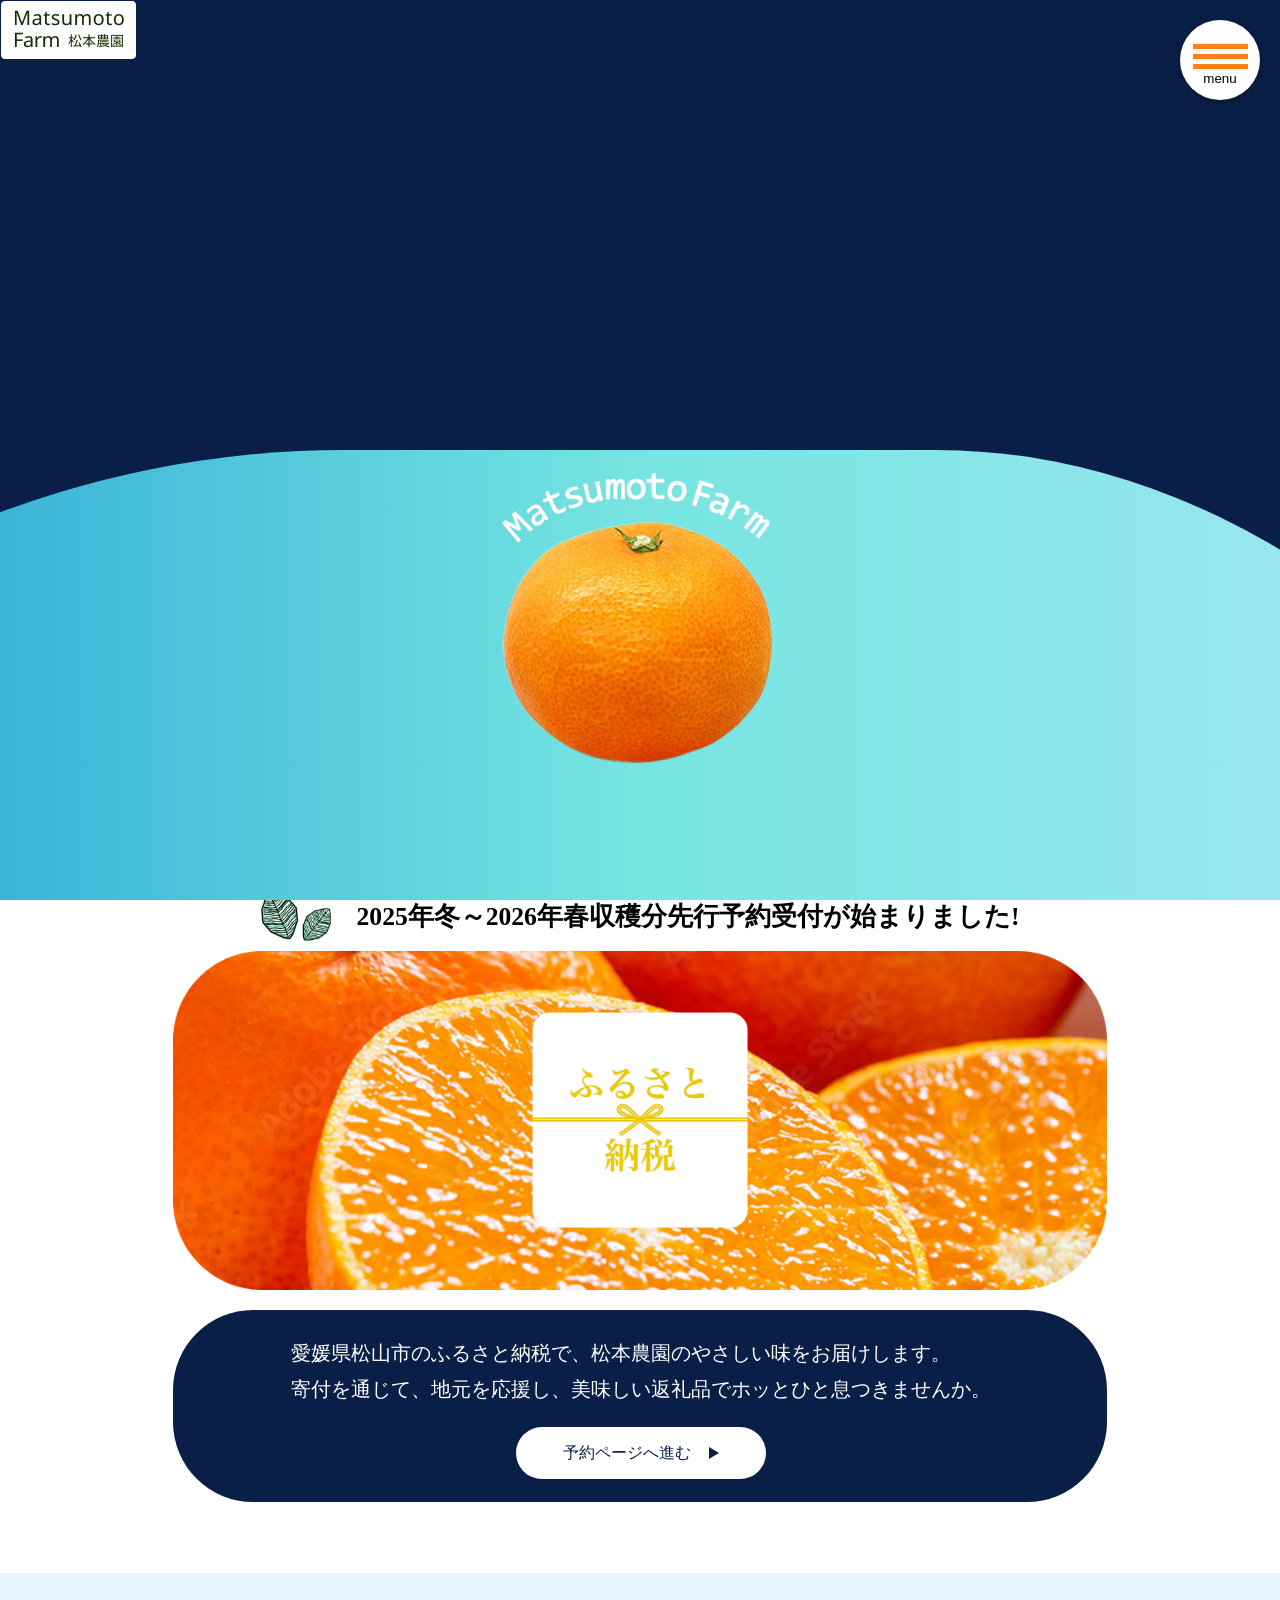
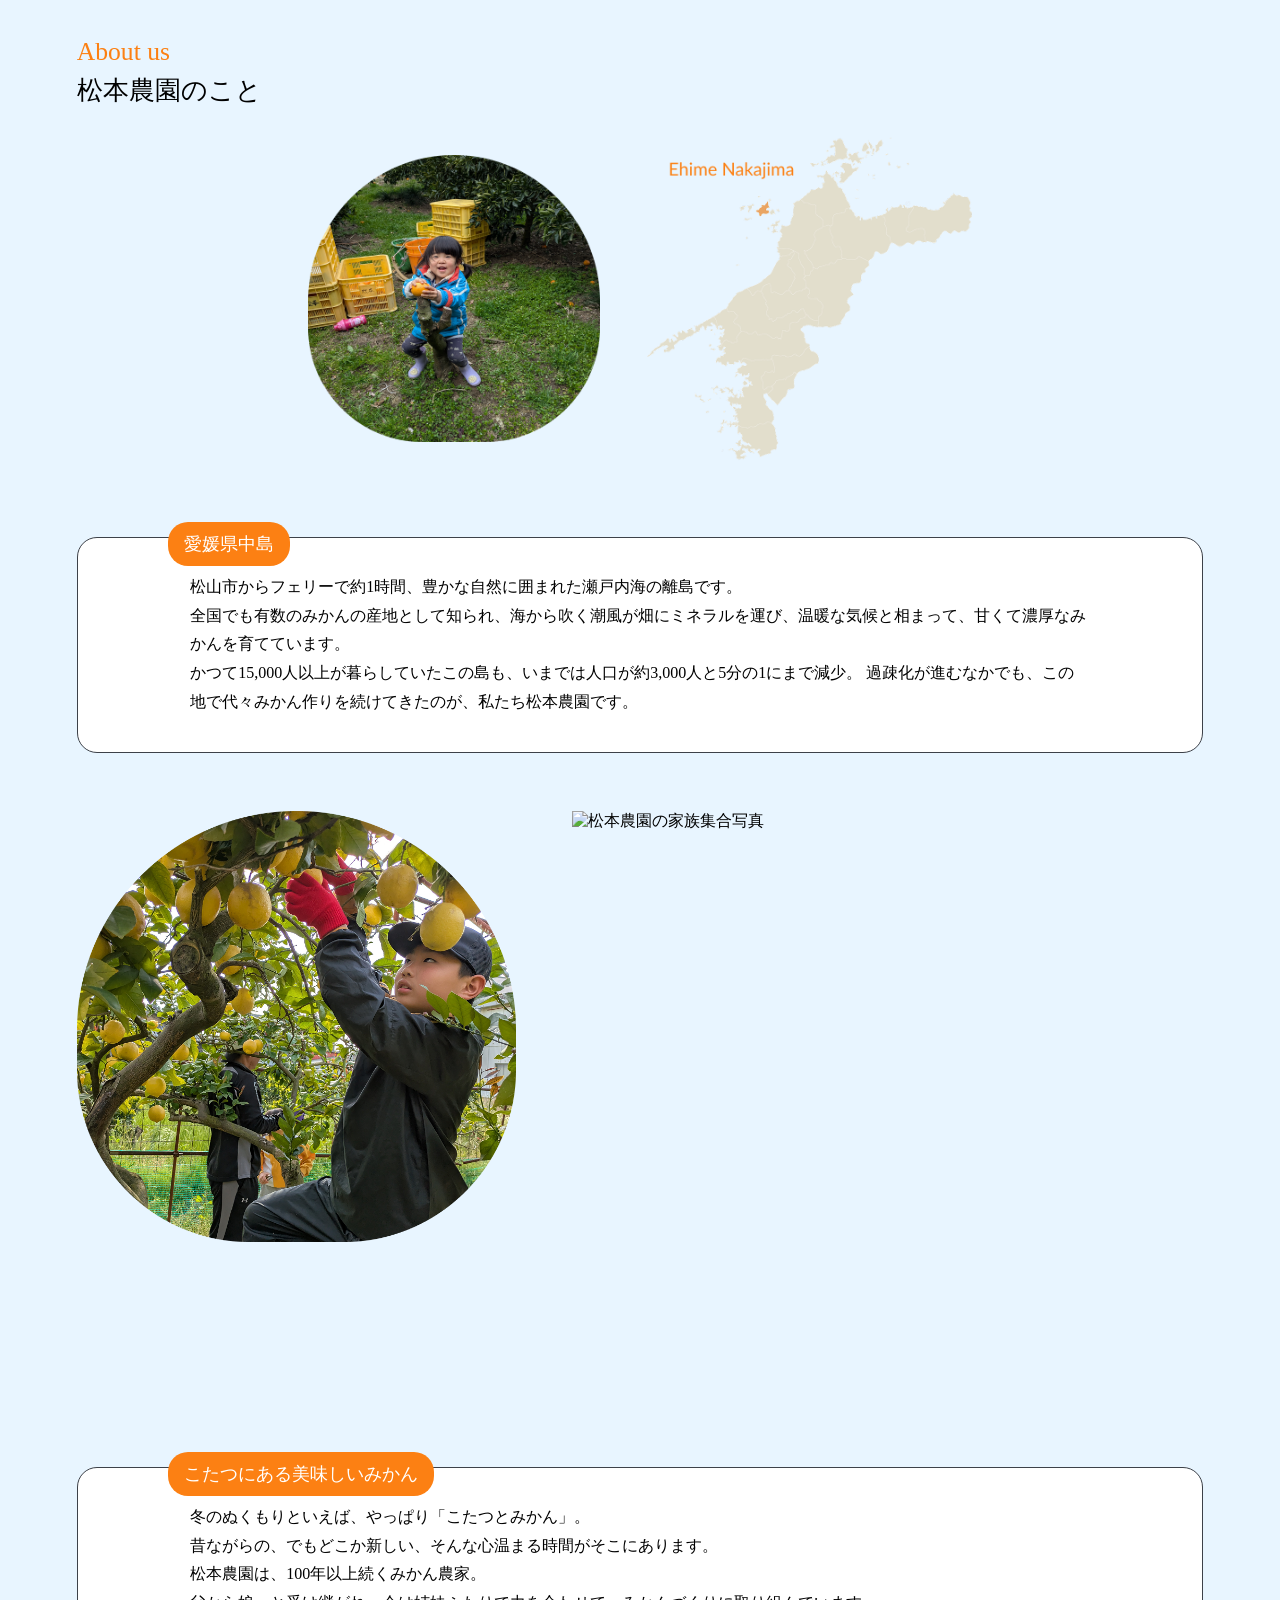
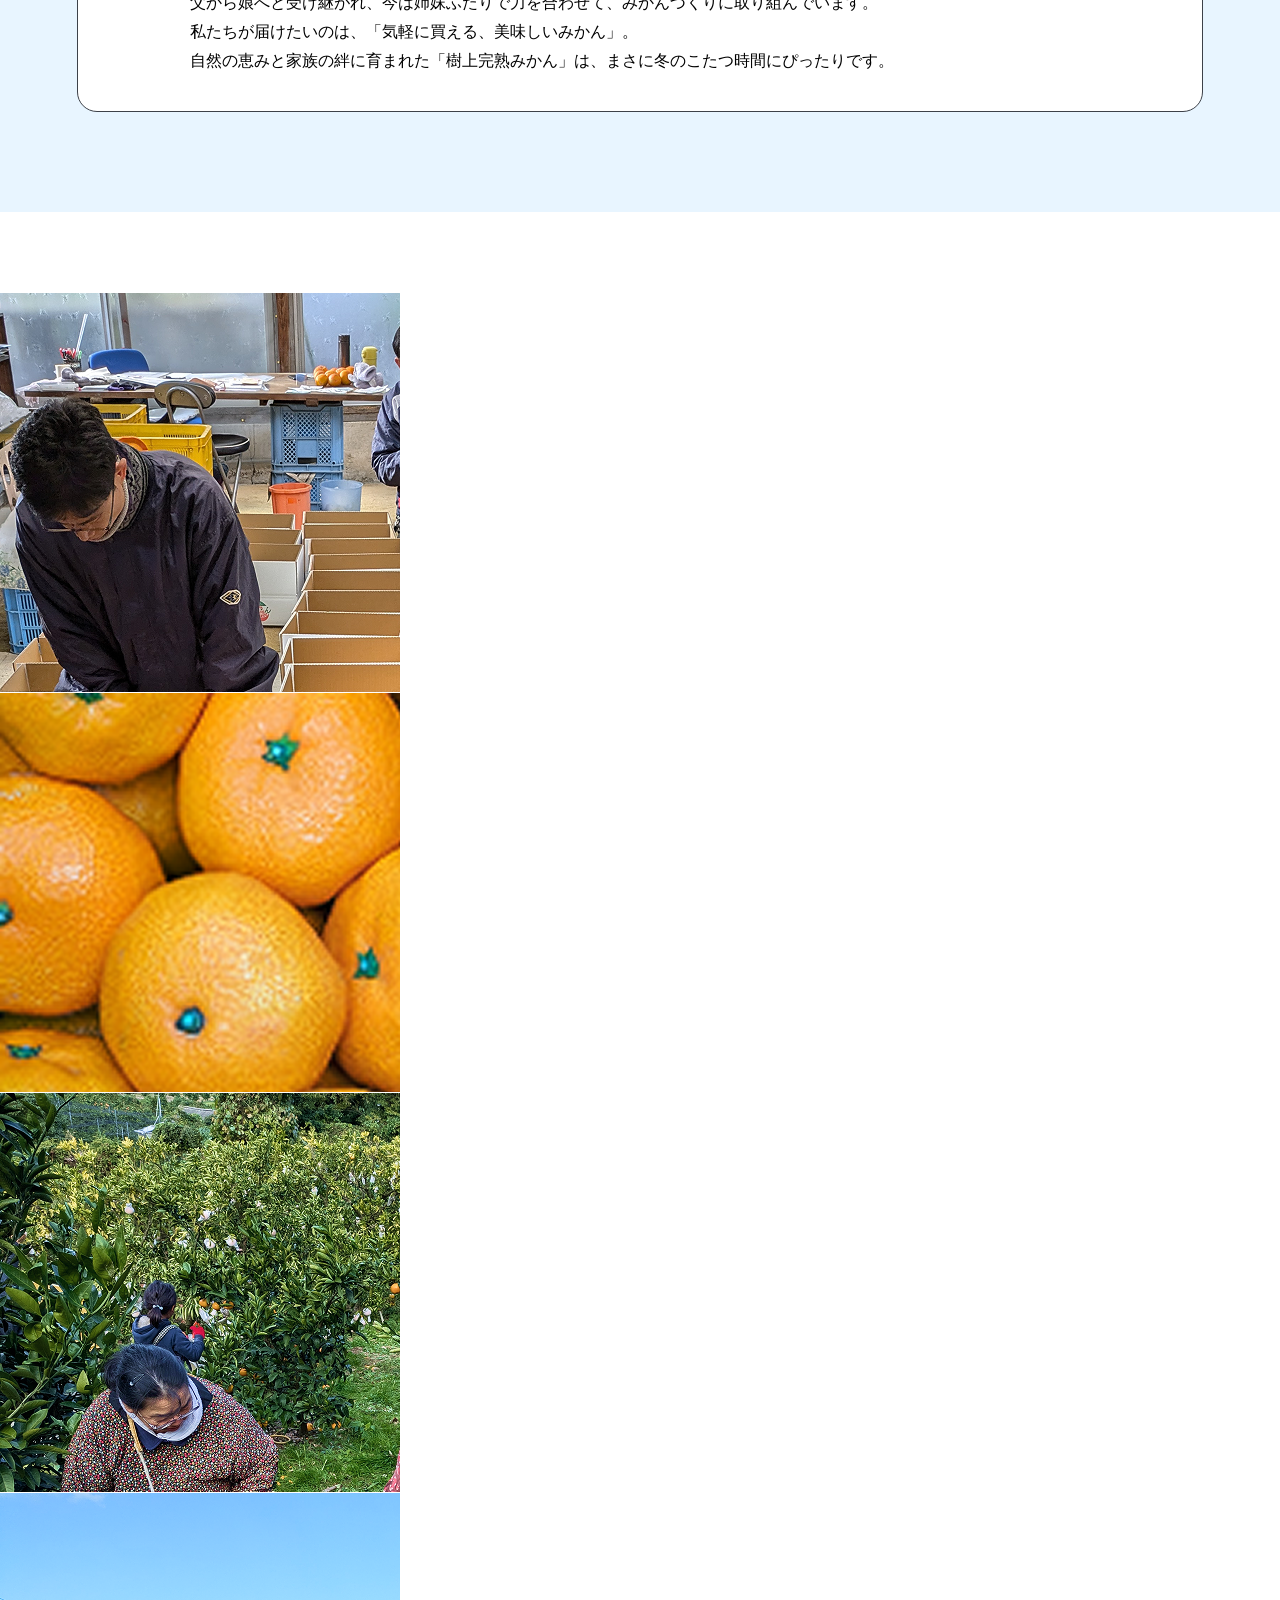
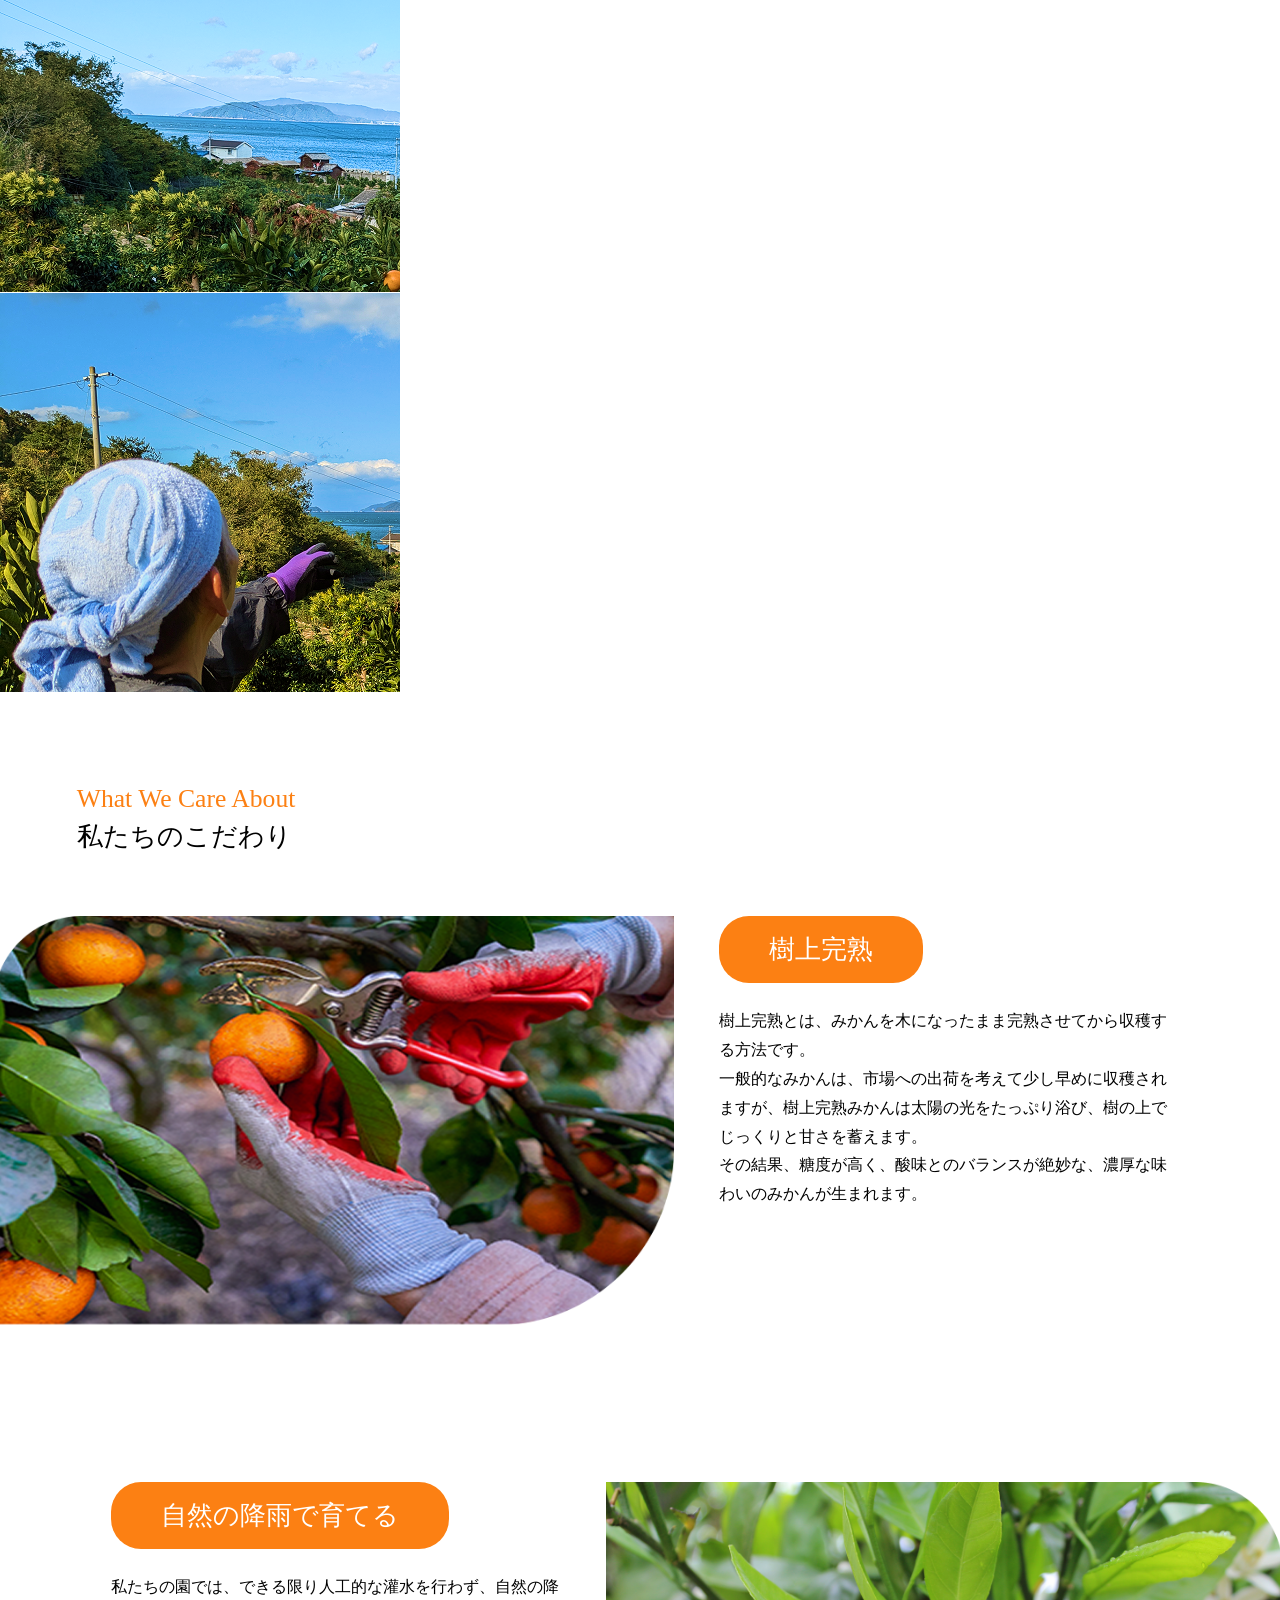
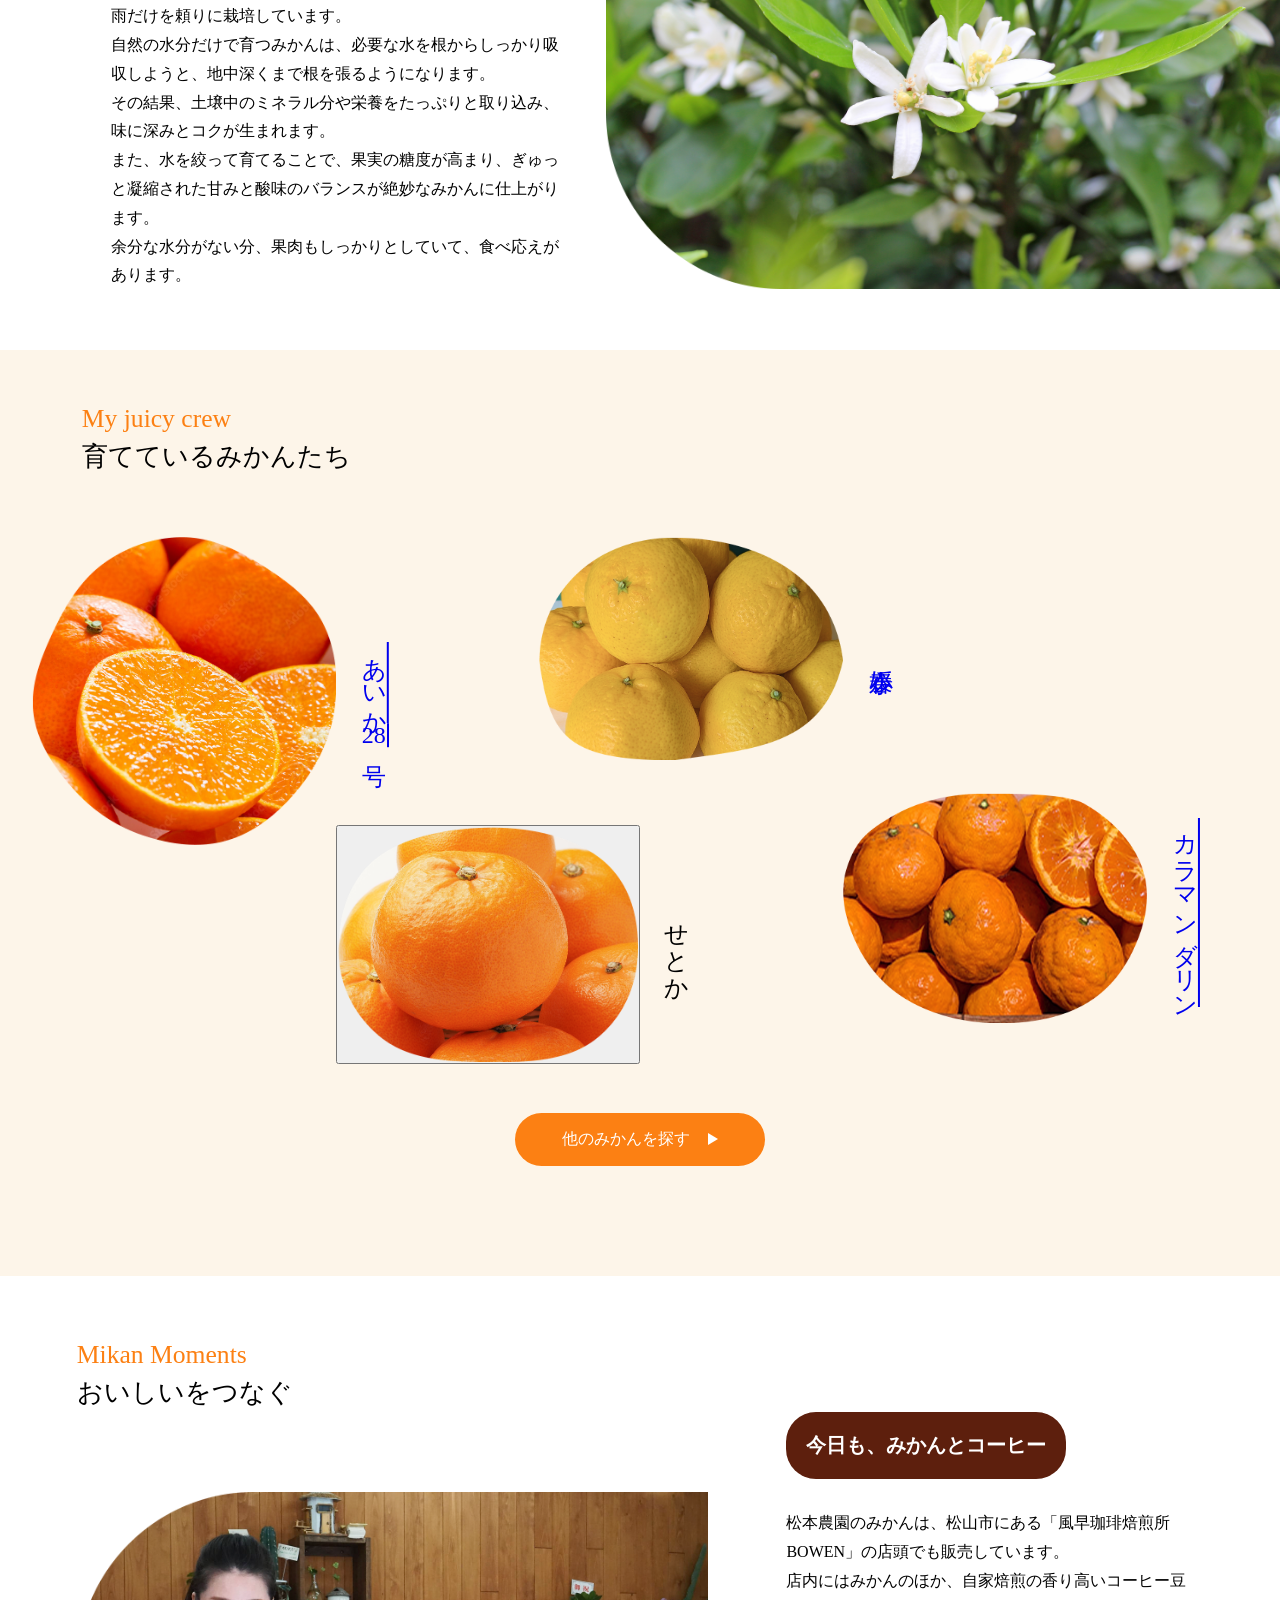
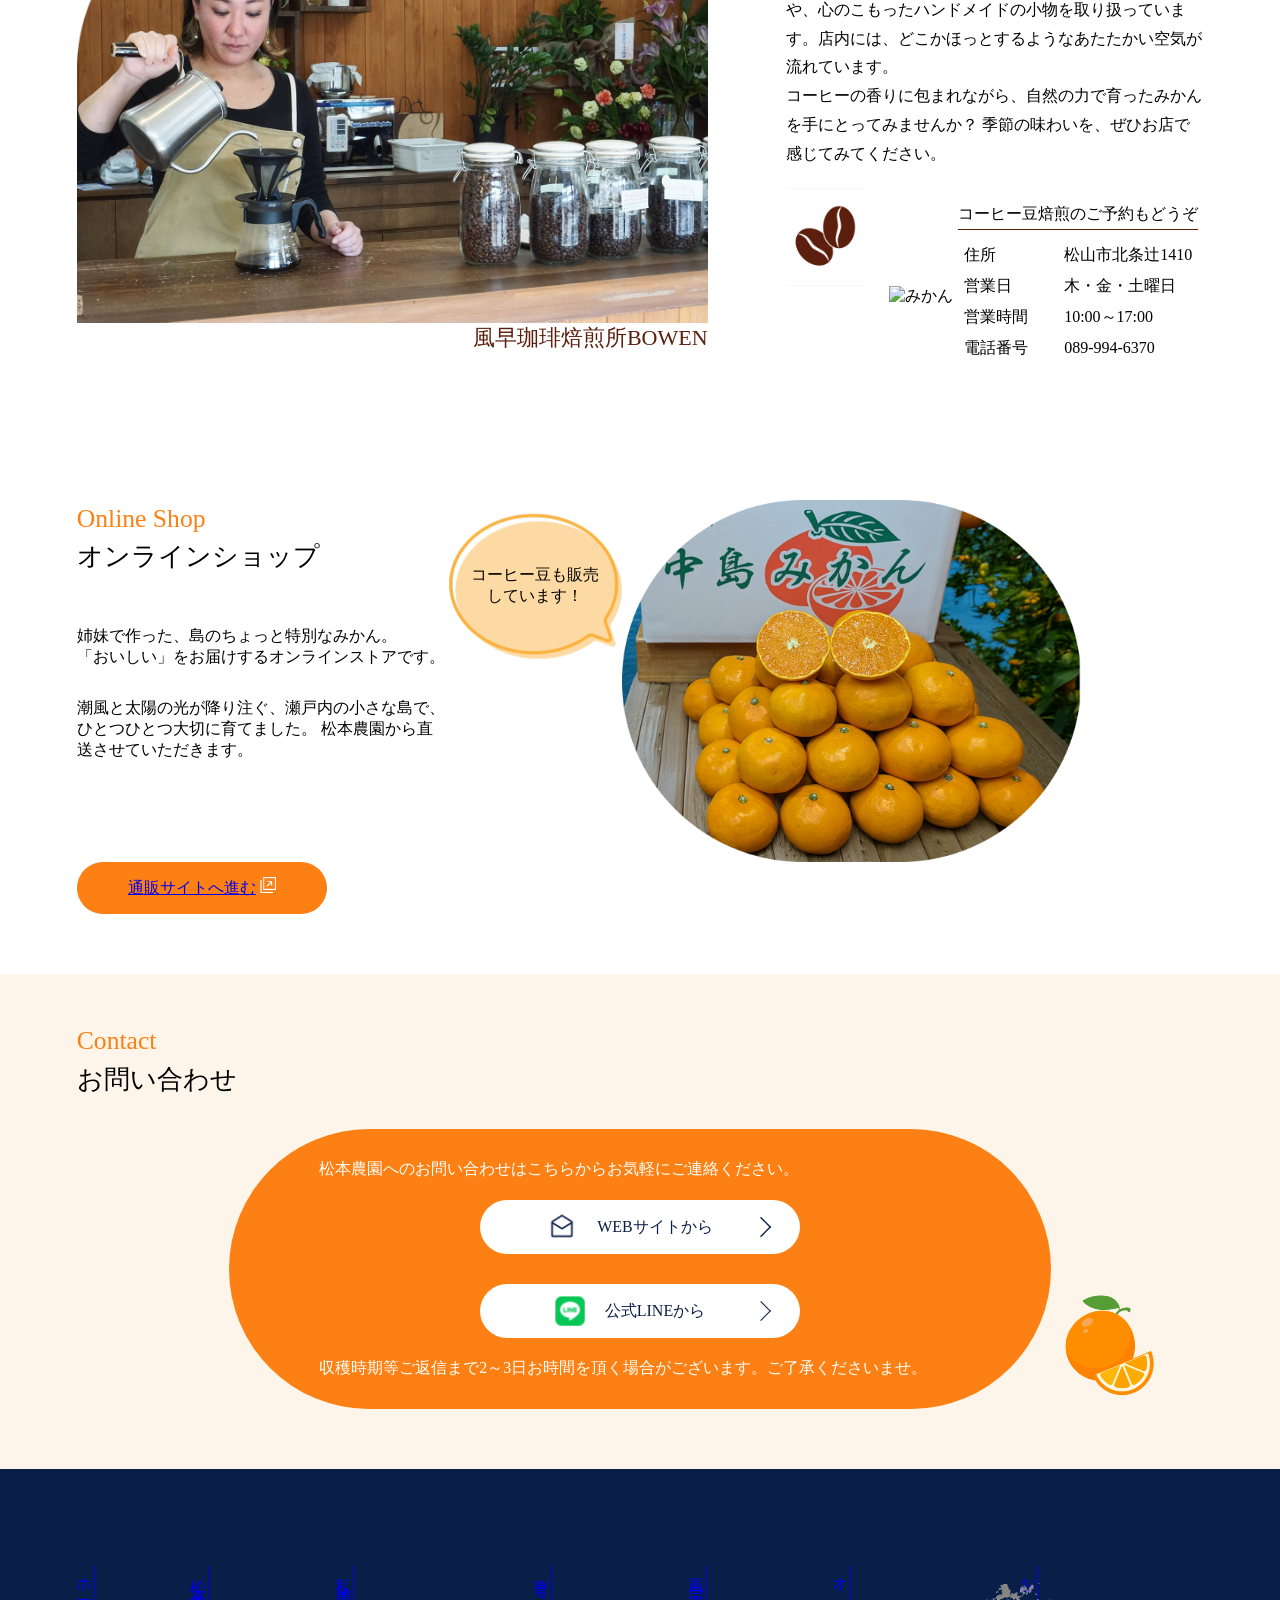
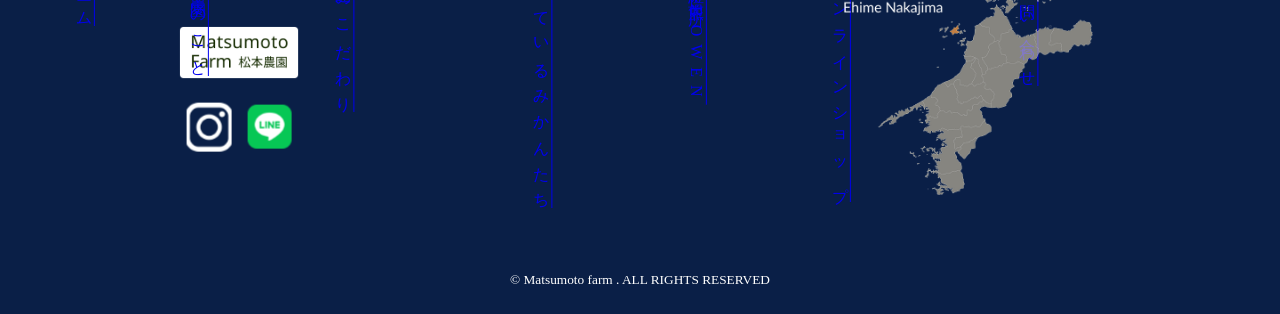
==== commit 24a6bb32: "wrapper調整" ====
--- a/index.html
+++ b/index.html
@@ -240,6 +240,8 @@
                                     height="413" loading="lazy">
 
 
+
+
                                 <div class="about__inner-bottom">
                                     <div class="about__box-bottom">
                                         <h3 class="about__subtitle">こたつにある美味しいみかん</h3>
@@ -253,6 +255,7 @@
                                         </p>
                                     </div>
                                 </div>
+
                             </div>
 
 
@@ -285,7 +288,7 @@
 
         <!-- ここからcare about -->
         <section id="care" class="care">
-            <div class="care wrapper">
+            <div class="wrapper">
 
                 <div class="section__title">
                     <p class="section__title-en" lang="en">What We Care About</p>
@@ -294,7 +297,7 @@
 
                 <div class="care__box-upper">
                     <figure class="care__item">
-                        <div class="care__img-wrapper">
+                        <div class="care__img-wrapper-01">
                             <img class="care__img care__img--harvest" src="./image/care_01.png" alt="みかんを収穫している手元のアップ"
                                 width="770" height="462" loading="lazy">
                             <p class="care__overlay-upper">樹の上でじっくり完熟</p>
@@ -323,7 +326,7 @@
                     </div>
 
                     <figure class="care__item">
-                        <div class="care__img-wrapper">
+                        <div class="care__img-wrapper-02">
                             <img class="care__img care__img--flower" src="./image/care_02.png" alt="みかんの花のアップ写真"
                                 width="770" height="462" loading="lazy">
                             <p class="care__overlay-bottom">濃縮された甘みと酸味のバランス</p>
--- a/css/top.css
+++ b/css/top.css
@@ -773,13 +773,14 @@
 }
 .section__title-jp {
   font-weight: 500;
-  font-size: 36px;
+  font-size: clamp(24px, 2vw, 36px);
   line-height: 1.5;
 }
 .section__title-en {
   color: var(--color-primary);
   font-weight: normal;
   font-size: 28px;
+  font-size: clamp(18px, 2vw, 28px);
   line-height: 1.5;
 }
 
@@ -1112,17 +1113,17 @@
 @media (max-width: 600px) {
   .about__place {
     position: relative;
-    margin-top: 100px;
+    margin-top: 40px;
   }
 }
 .about__place--girl {
   width: 44%;
-  padding-top: 100px;
 }
 @media (max-width: 600px) {
   .about__place--girl {
-    flex-shrink: 0;
     position: absolute;
+    right: 0;
+    bottom: 0;
   }
 }
 .about__place--map {
@@ -1151,7 +1152,7 @@
   justify-content: space-between;
   align-items: flex-end;
 }
-@media (max-width: 960px) {
+@media (max-width: 1280px) {
   .about__item-upper {
     display: flex;
     align-items: center;
@@ -1161,12 +1162,16 @@
   }
 }
 .about__item-bottom {
-  position: relative;
   display: flex;
   align-items: center;
   justify-content: center;
   align-items: flex-end;
   gap: 5%;
+}
+@media (max-width: 1280px) {
+  .about__item-bottom {
+    position: relative;
+  }
 }
 @media (max-width: 960px) {
   .about__item-bottom {
@@ -1180,14 +1185,18 @@
 .about__inner-upper {
   width: 40%;
 }
-@media (max-width: 960px) {
+@media (max-width: 1280px) {
   .about__inner-upper {
-    width: 89%;
+    width: 100%;
   }
 }
 .about__inner-bottom {
-  position: relative;
-  margin-top: auto;
+  width: 100%;
+}
+@media (max-width: 1280px) {
+  .about__inner-bottom {
+    margin-top: 46px;
+  }
 }
 .about__bottom {
   display: flex;
@@ -1198,15 +1207,21 @@
 }
 .about__goal {
   display: flex;
-  align-items: center;
-  flex-direction: column;
-  justify-content: flex-start;
+  flex-wrap: wrap;
   gap: 88px;
   width: 40%;
 }
-@media (max-width: 960px) {
+@media (max-width: 1280px) {
   .about__goal {
-    width: 89%;
+    flex-direction: row;
+    width: 100%;
+    gap: 179px;
+  }
+}
+@media (max-width: 600px) {
+  .about__goal {
+    flex-direction: column;
+    gap: 0px;
   }
 }
 .about__subtitle {
@@ -1229,8 +1244,8 @@
   border: solid 1px #3D4149;
 }
 @media (max-width: 600px) {
-  .about__box-upper {
-    margin-top: 130px;
+  .about__box-upper, .about__box-bottom {
+    margin-top: 61px;
   }
 }
 .about__text {
@@ -1243,30 +1258,38 @@
   height: 76%;
 }
 .about__family {
-  width: 55%;
-}
-@media (max-width: 960px) {
+  width: 48%;
+}
+@media (max-width: 1280px) {
   .about__family {
-    width: 84%;
+    position: absolute;
+    top: 0;
+    right: 0;
+    width: 56%;
   }
 }
 @media (max-width: 600px) {
   .about__family {
-    width: 100%;
+    width: 80%;
+    position: static;
   }
 }
 .about__family--photo {
   margin-top: auto;
 }
 .about .lemon-boy {
-  display: block;
-  margin: 0 0 0 auto;
   width: 84%;
-  height: auto;
-}
-@media (max-width: 600px) {
+  margin-left: auto;
+}
+@media (max-width: 1280px) {
   .about .lemon-boy {
-    width: 100%;
+    margin: 0;
+    width: 39%;
+  }
+}
+@media (max-width: 600px) {
+  .about .lemon-boy {
+    width: 91%;
   }
 }
 
@@ -1332,17 +1355,8 @@
 
 /*私達のこだわりセクション
 -----------------------------*/
-.care .section__title {
-  display: block;
-  width: 89%;
-  margin: 0 auto;
-}
-
 .care {
   margin-bottom: 60px;
-}
-.care .wrapper {
-  width: 100%;
 }
 .care__box-upper {
   display: flex;
@@ -1353,7 +1367,7 @@
   margin-top: 60px;
   justify-content: flex-start;
 }
-@media (max-width: 960px) {
+@media (max-width: 600px) {
   .care__box-upper {
     display: flex;
     align-items: center;
@@ -1371,7 +1385,7 @@
   margin-top: 14%;
   gap: 4%;
 }
-@media (max-width: 960px) {
+@media (max-width: 600px) {
   .care__box-bottom {
     display: flex;
     align-items: center;
@@ -1388,12 +1402,12 @@
   background-color: var(--color-primary);
   color: #fff;
   font-weight: 500;
-  font-size: 32px;
+  font-size: clamp(18px, 2vw, 32px);
 }
 .care__desc {
   display: flex;
   flex-direction: column;
-  width: 35%;
+  width: 40%;
   align-items: flex-start;
   gap: 1.5rem;
 }
@@ -1406,6 +1420,15 @@
   .care__desc {
     width: 100%;
   }
+}
+.care__img-wrapper-01 {
+  margin-left: -6.25vw;
+  width: calc(100% + 6.25vw);
+}
+.care__img-wrapper-02 {
+  border-radius: 5px;
+  margin-right: -6.25vw;
+  width: calc(100% + 6.25vw);
 }
 .care__item {
   display: block;
@@ -1414,11 +1437,6 @@
   width: 53%;
 }
 @media (max-width: 960px) {
-  .care__item {
-    width: 89%;
-  }
-}
-@media (max-width: 600px) {
   .care__item {
     width: 100%;
   }
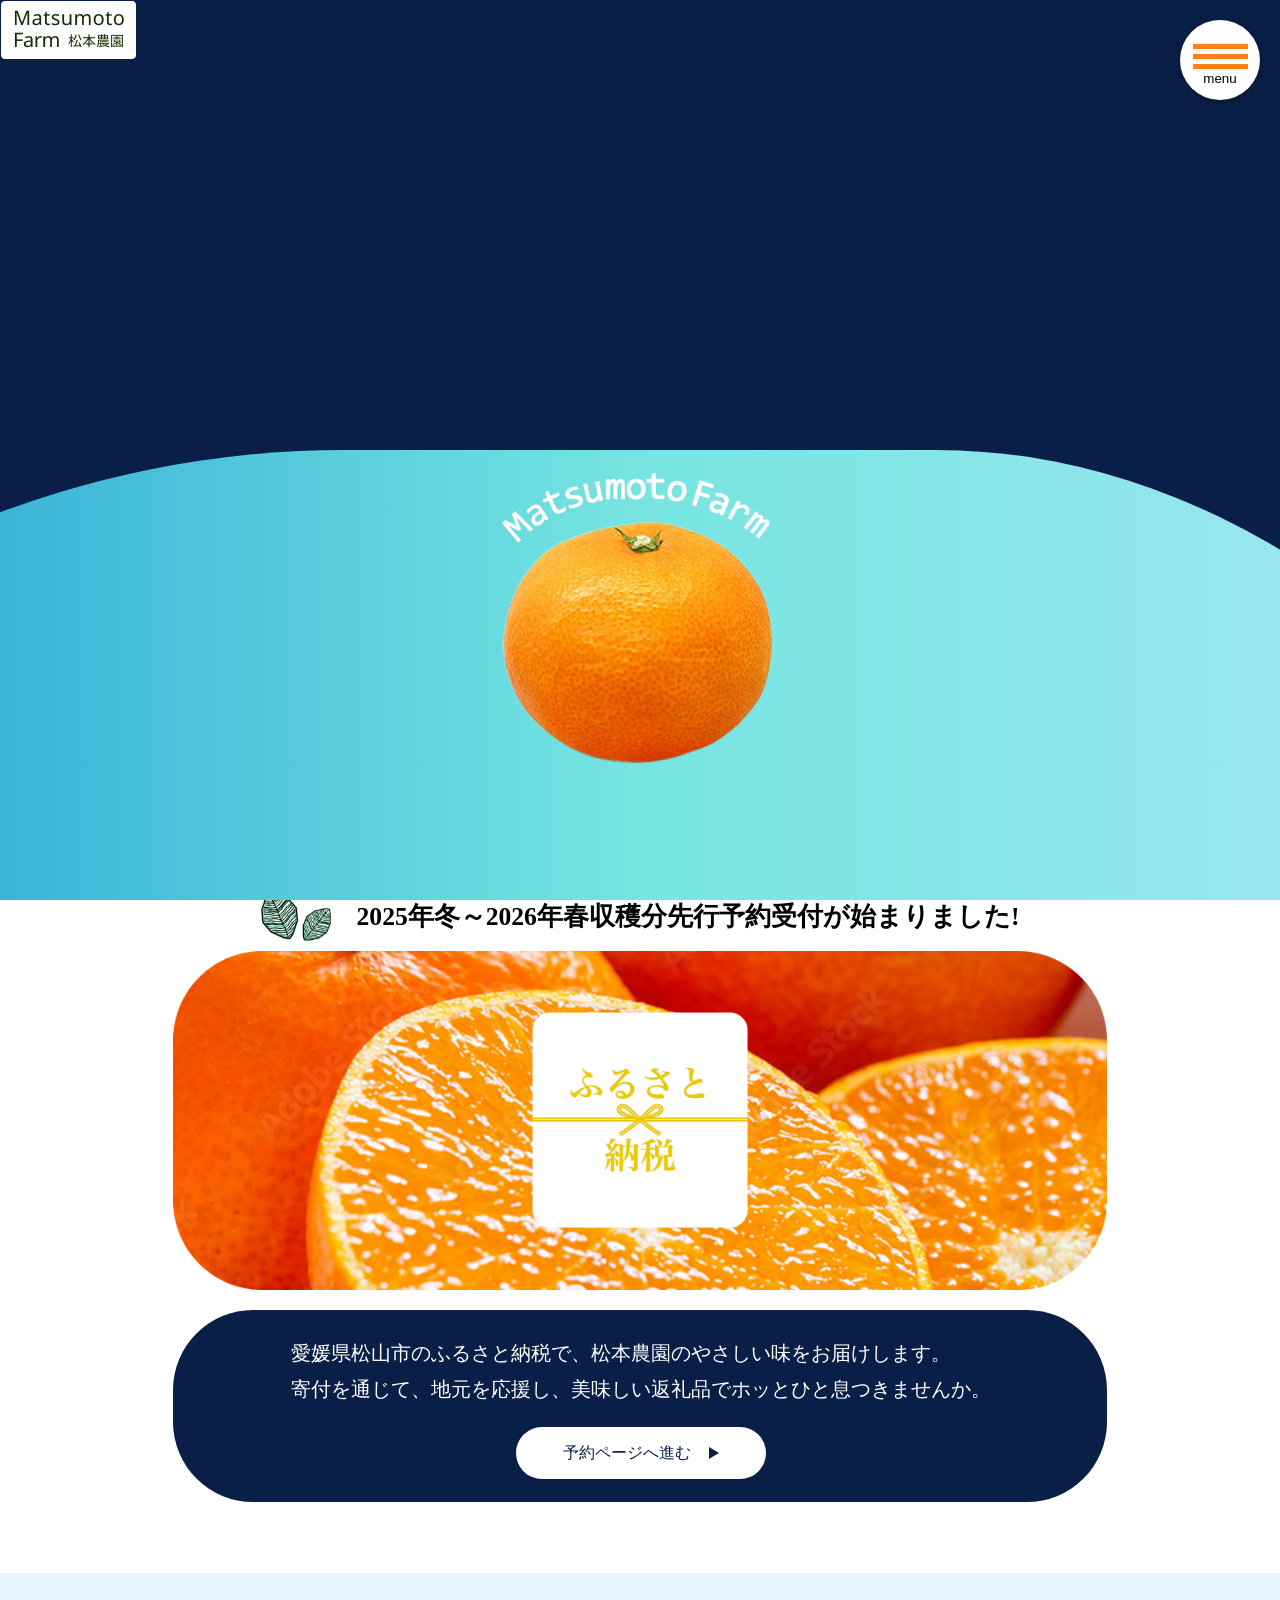
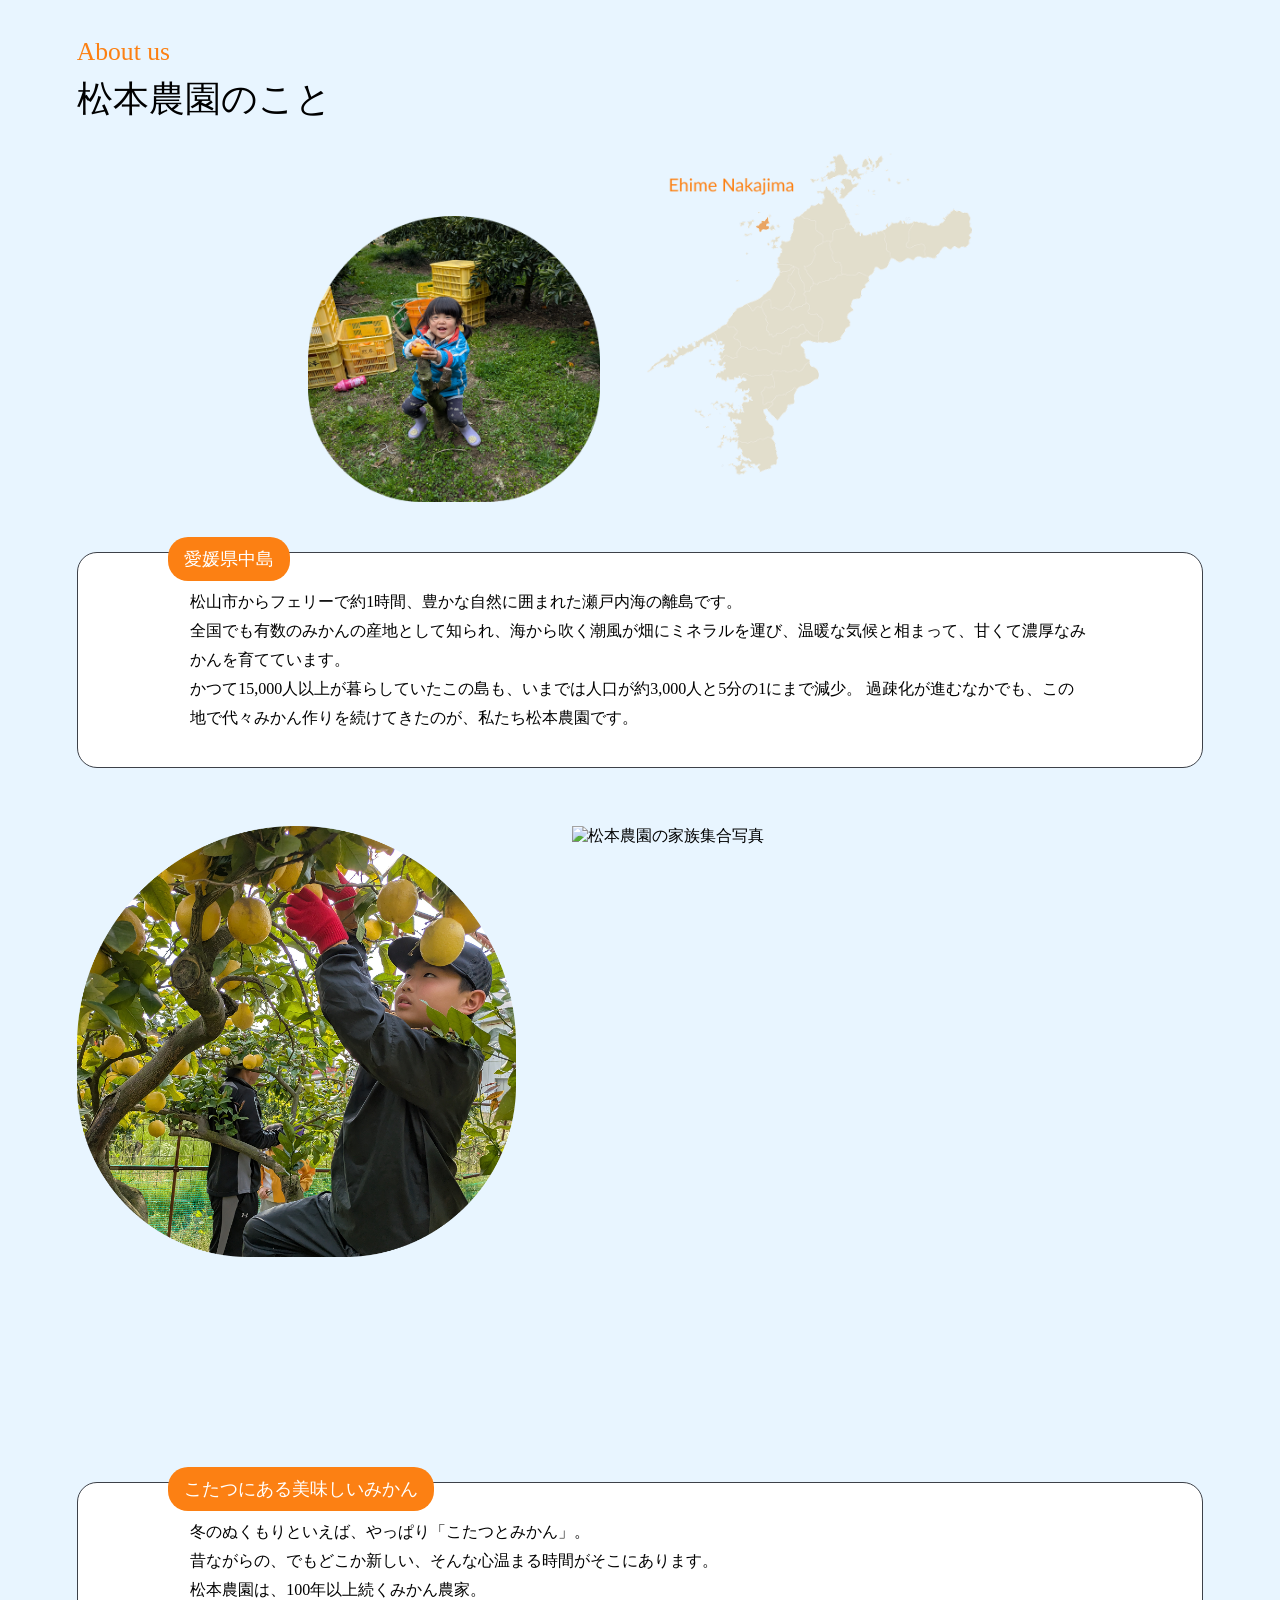
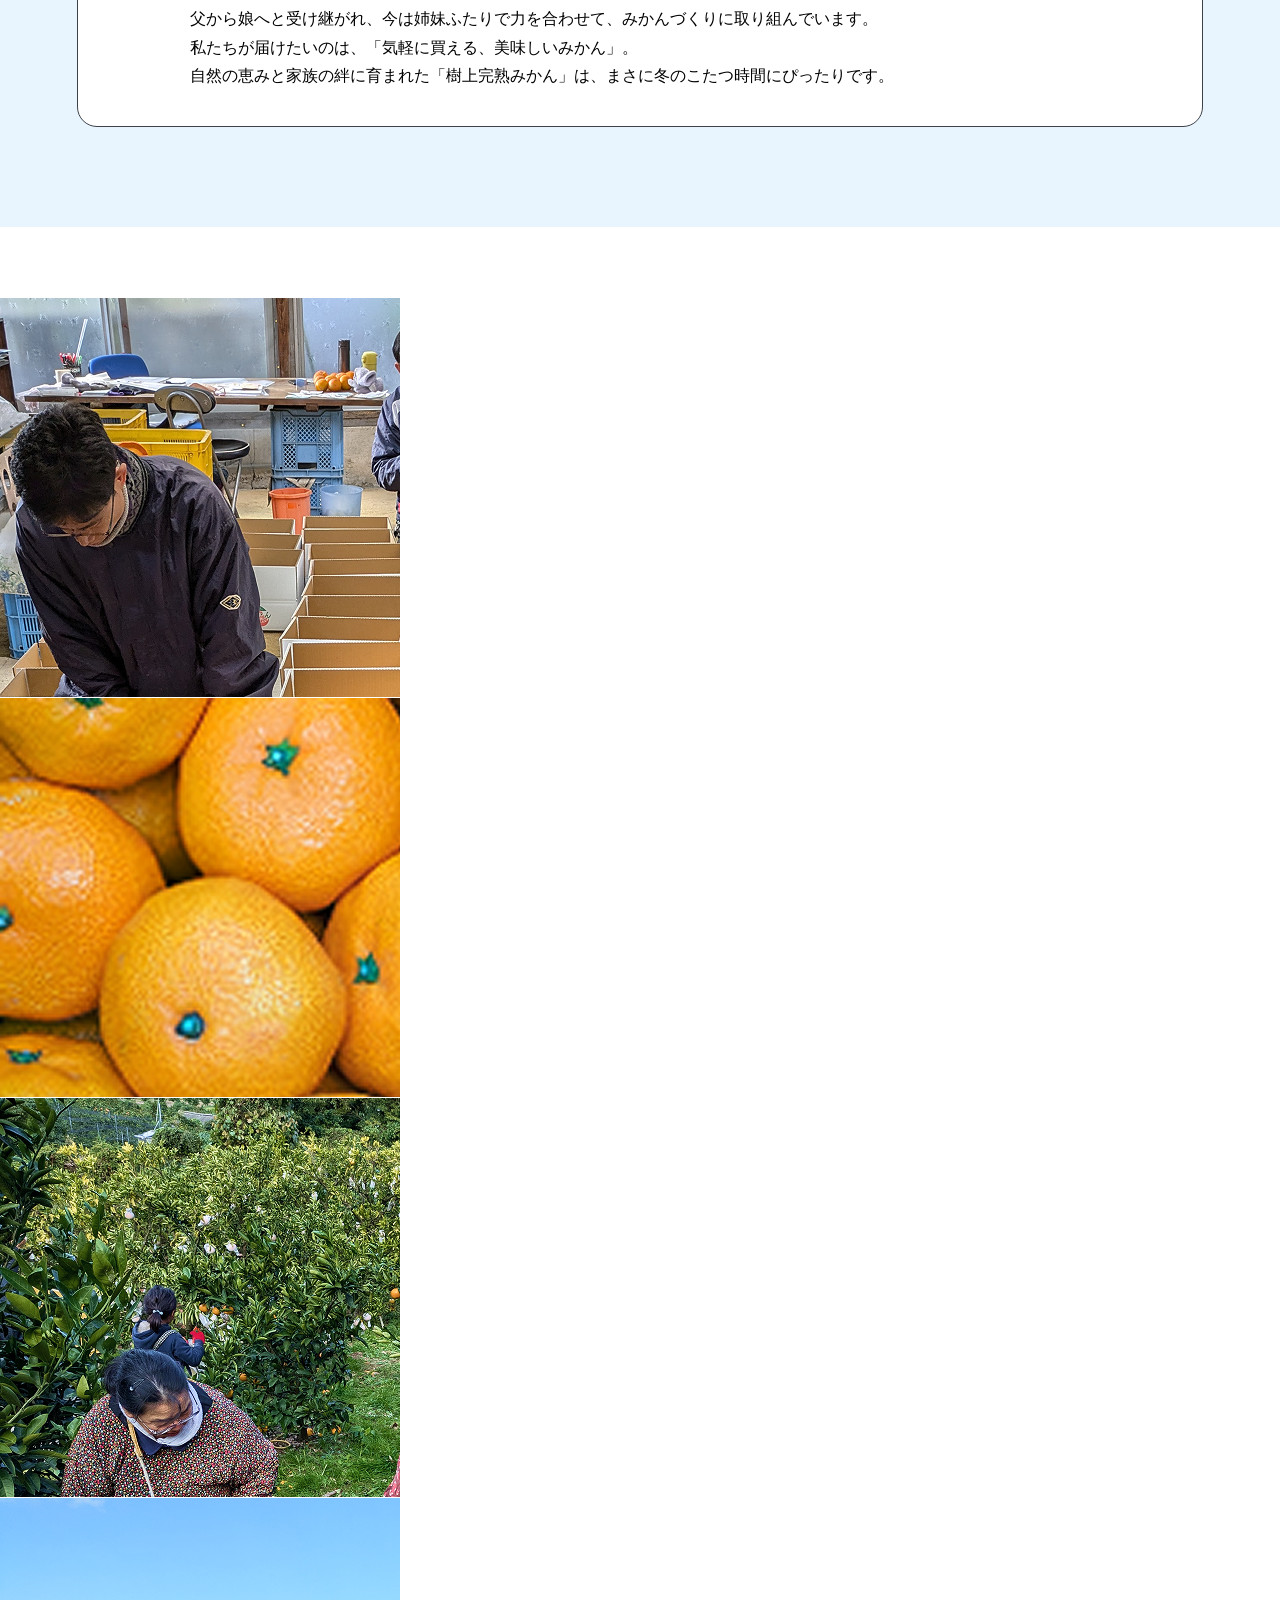
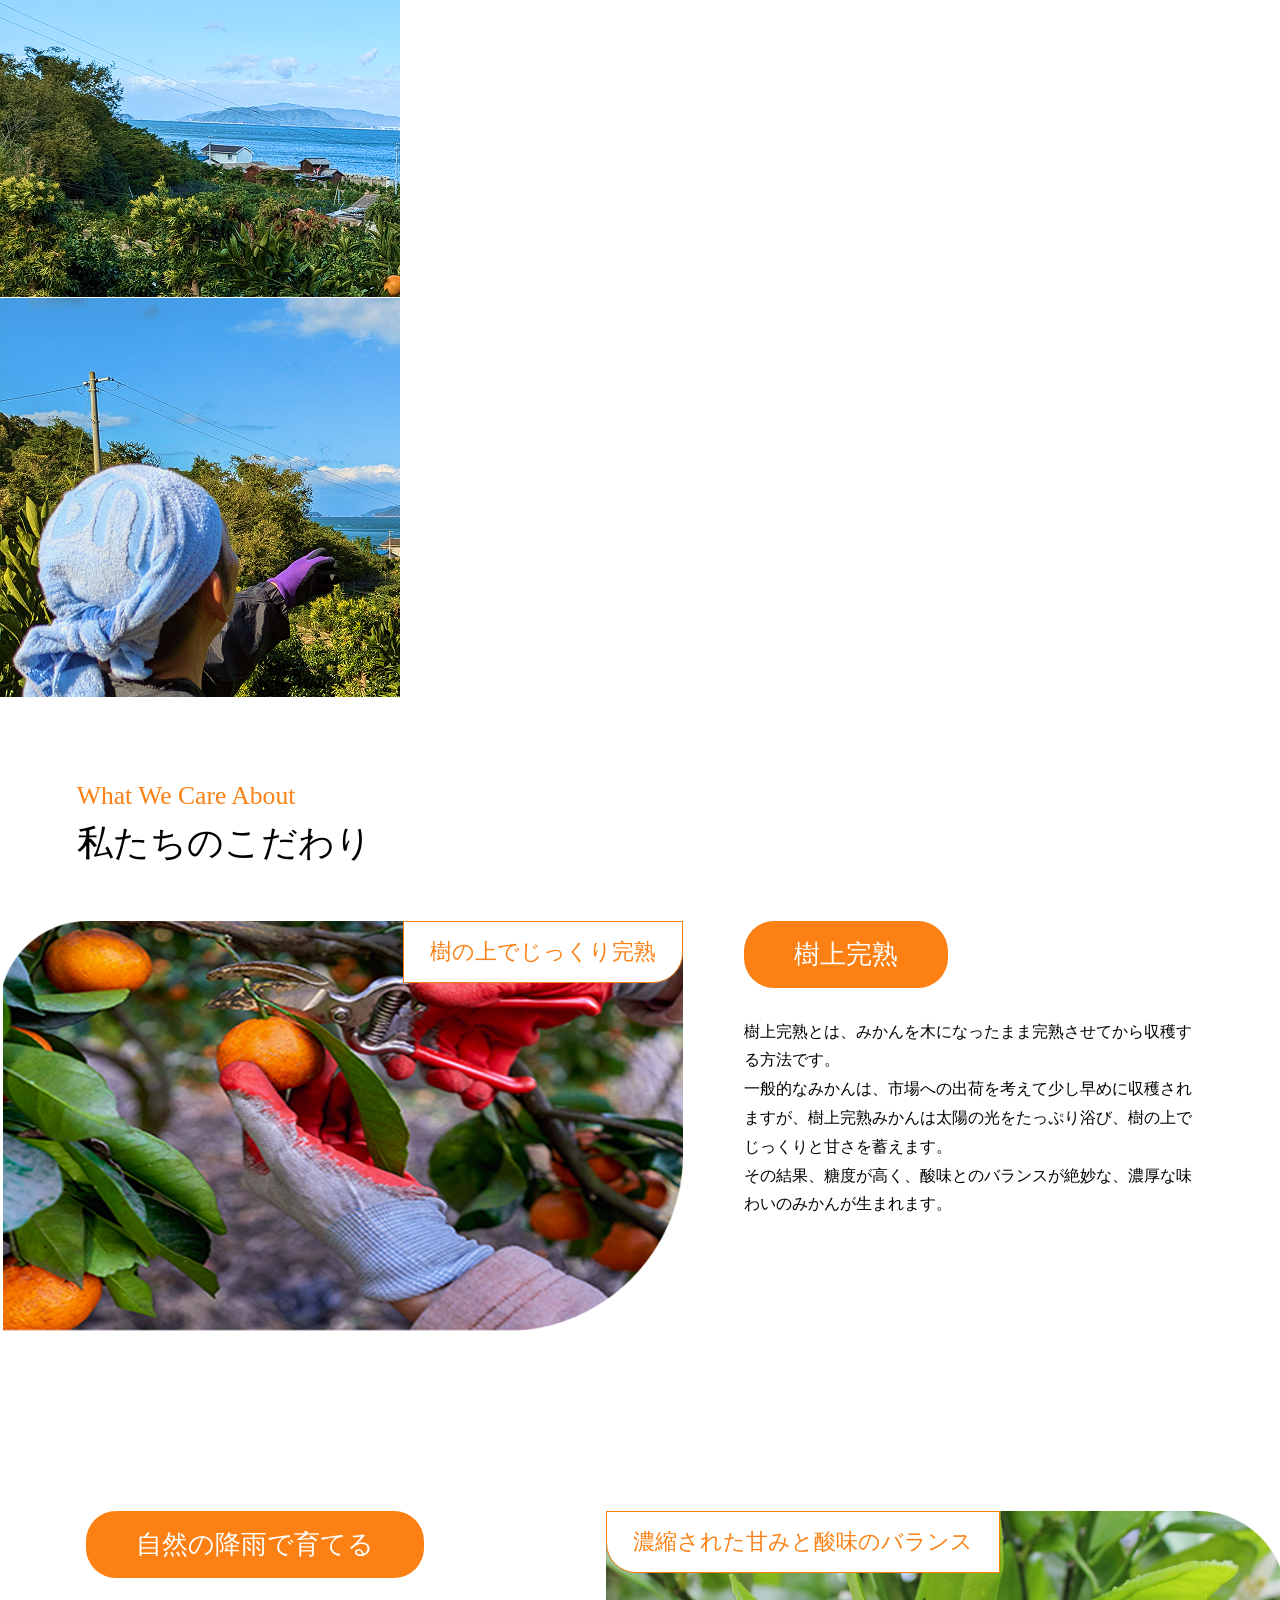
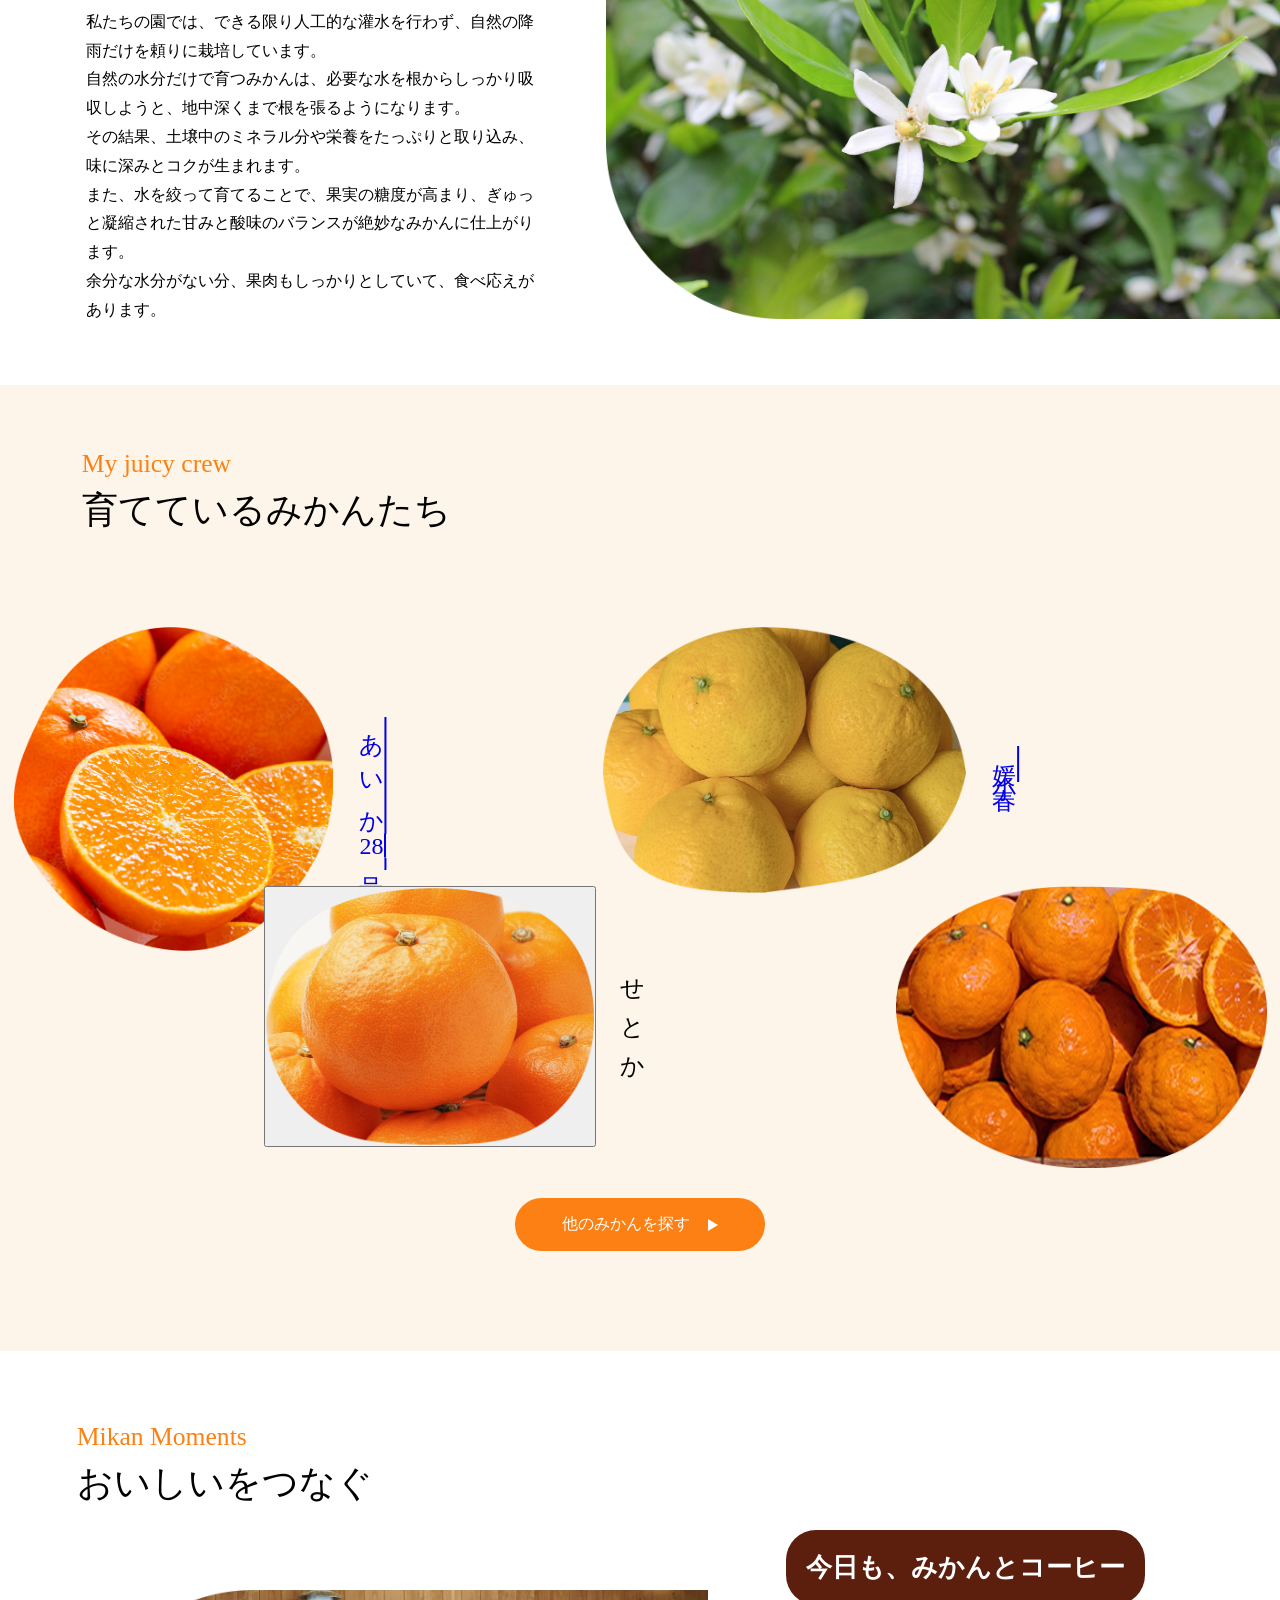
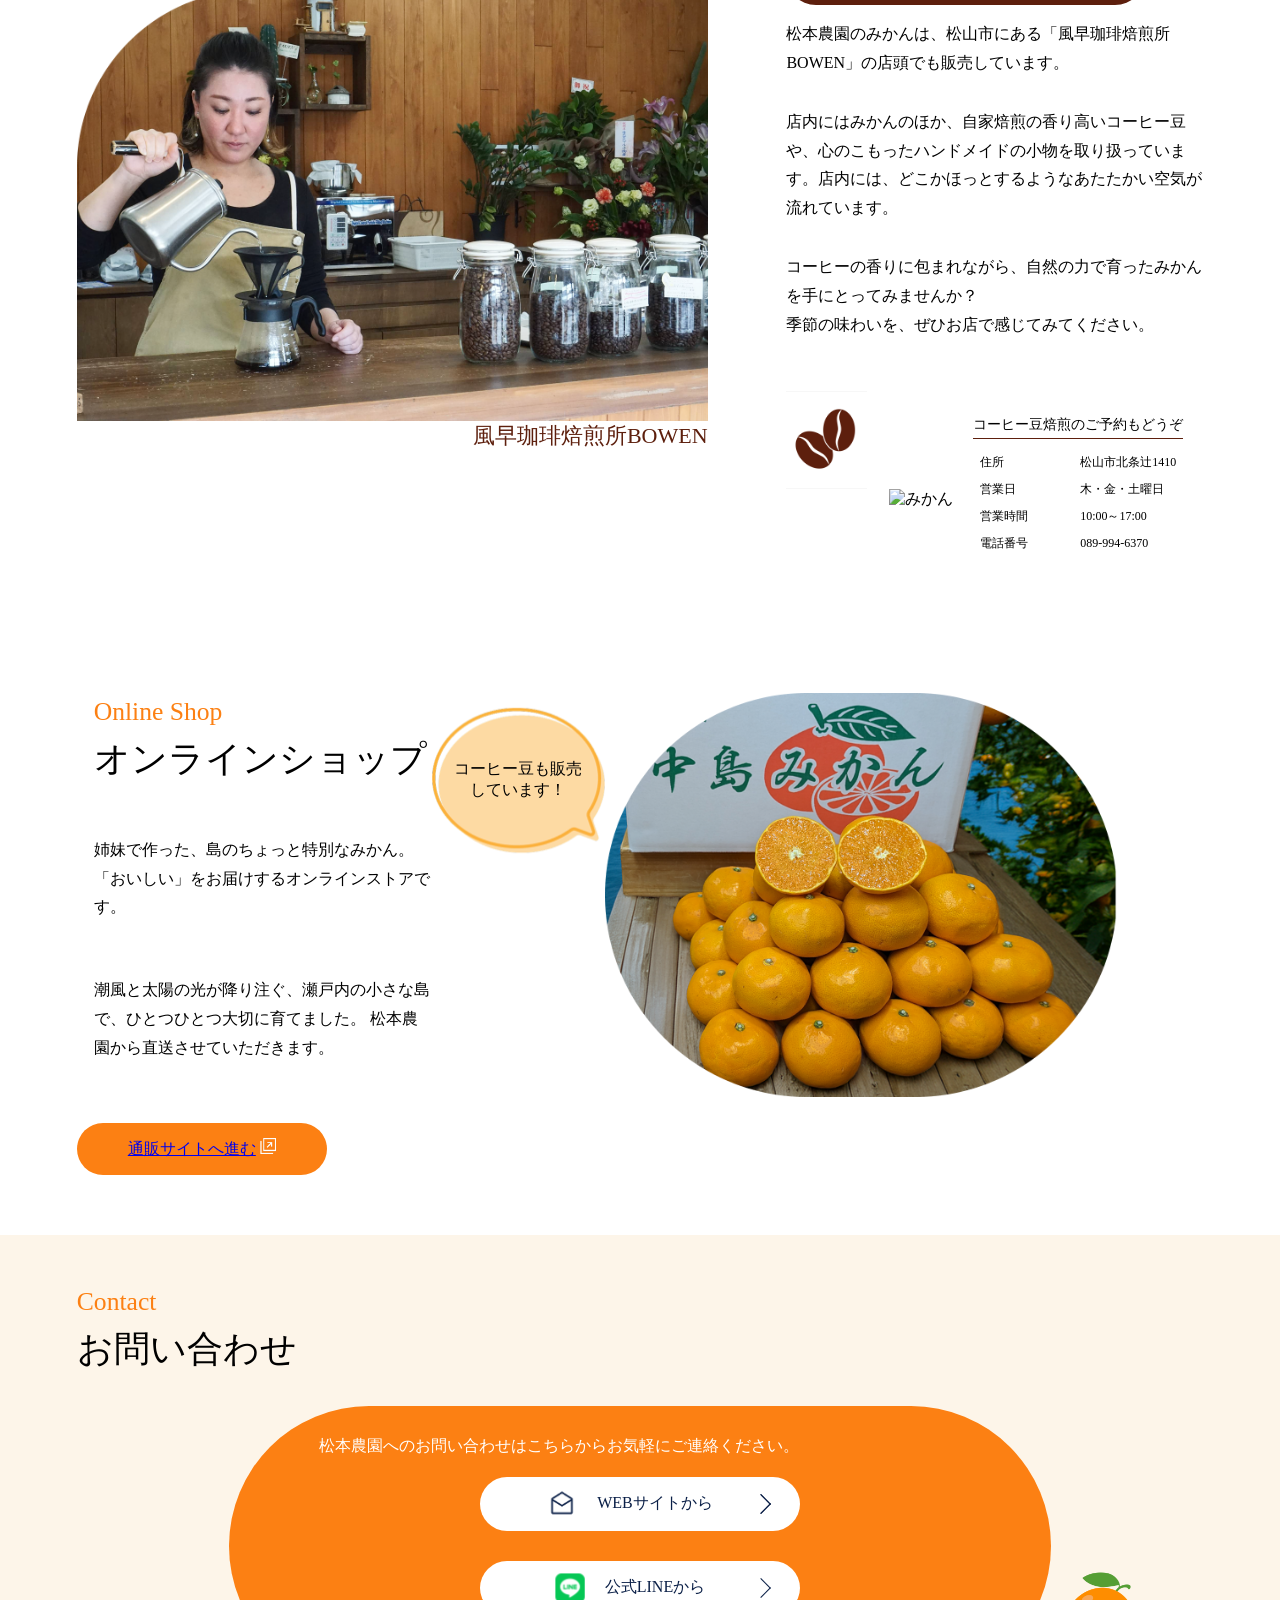
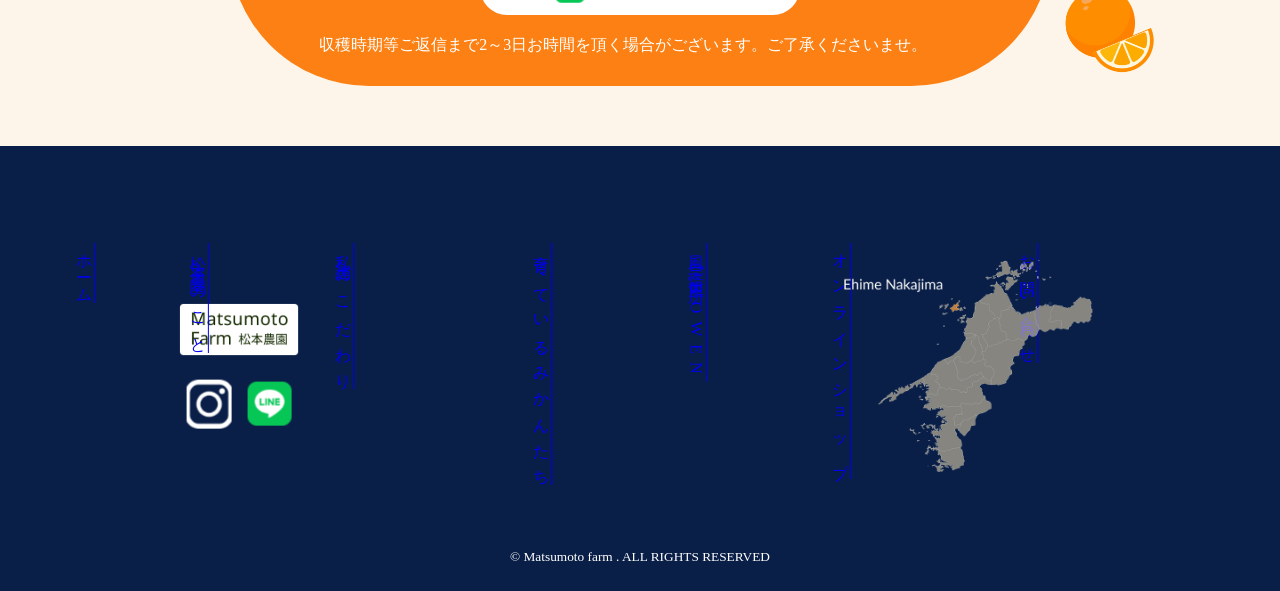
==== commit b7dbb100: "パーフェクトピクセル" ====
--- a/index.html
+++ b/index.html
@@ -348,29 +348,37 @@
                 </div>
 
                 <div class="juicy-crew__gallery">
-                    <a href="detail-aika.html" class="juicy-crew__item">
-                        <img class="juicy-crew__gallery--aika" src="./image/aika.png" alt="あいかの写真（みかんの種類）" width="350"
-                            height="354" loading="lazy">
-                        <div class="juicy-crew__label">あいか<span class="number">28</span>号</div>
-                    </a>
-
-                    <button type="button" class="juicy-crew__item modal-trigger" data-modal-id="setoka-modal">
-                        <img class="juicy-crew__gallery--setoka" src="./image/setoka.png" alt="せとかの写真（みかんの種類）"
-                            width="350" height="354" loading="lazy">
-                        <span class="juicy-crew__label">せとか</span>
-                    </button>
-
-                    <a href="detail-aika.html" class="juicy-crew__item">
-                        <img class="juicy-crew__gallery--harumi" src="./image/himekoharu.png" alt="媛小春の写真（みかんの種類）"
-                            width="400" height="293" loading="lazy">
-                        <div class="juicy-crew__label">媛小春</div>
-                    </a>
-
-                    <a href="detail-aika.html" class="juicy-crew__item">
-                        <img class="juicy-crew__gallery--kara" src="./image/kara.png" alt="カラマンダリンの写真（みかんの種類）"
-                            width="400" height="303" loading="lazy">
-                        <div class="juicy-crew__label">カラマンダリン</div>
-                    </a>
+
+                    <div class="juicy-crew__gallery-01">
+                        <a href="detail-aika.html" class="juicy-crew__item">
+                            <img class="juicy-crew__gallery--aika" src="./image/aika.png" alt="あいかの写真（みかんの種類）"
+                                width="350" height="354" loading="lazy">
+                            <div class="juicy-crew__label">あいか<span class="number">28</span>号</div>
+                        </a>
+
+                        <a href="detail-aika.html" class="juicy-crew__item">
+                            <img class="juicy-crew__gallery--harumi" src="./image/himekoharu.png" alt="媛小春の写真（みかんの種類）"
+                                width="400" height="293" loading="lazy">
+                            <div class="juicy-crew__label">媛小春</div>
+                        </a>
+                    </div>
+
+
+                    <div class="juicy-crew__gallery-02">
+                        <button type="button" class="juicy-crew__item modal-trigger" data-modal-id="setoka-modal">
+                            <img class="juicy-crew__gallery--setoka" src="./image/setoka.png" alt="せとかの写真（みかんの種類）"
+                                width="350" height="354" loading="lazy">
+                            <span class="juicy-crew__label">せとか</span>
+                        </button>
+
+
+
+                        <a href="detail-aika.html" class="juicy-crew__item">
+                            <img class="juicy-crew__gallery--kara" src="./image/kara.png" alt="カラマンダリンの写真（みかんの種類）"
+                                width="400" height="303" loading="lazy">
+                            <div class="juicy-crew__label">カラマンダリン</div>
+                        </a>
+                    </div>
                 </div>
 
                 <div class="section__cta">
@@ -408,7 +416,6 @@
                             紅まどんなと比べると、果肉がややしっかりしており、より柑橘らしい風味を感じられます。
                         </p>
                     </div>
-
                 </div>
             </div>
 
@@ -447,12 +454,13 @@
                         <div class="cafe-intro__right-column">
                             <div class="cafe-intro__text-column">
                                 <h3 class="cafe-intro__headline">今日も、みかんとコーヒー</h3>
-                                <p class="cafe-intro__description">松本農園のみかんは、松山市にある「風早珈琲焙煎所BOWEN」の店頭でも販売しています。<br>
-                                    店内にはみかんのほか、自家焙煎の香り高いコーヒー豆や、心のこもったハンドメイドの小物を取り扱っています。店内には、どこかほっとするようなあたたかい空気が流れています。
-                                    <br>
-                                    コーヒーの香りに包まれながら、自然の力で育ったみかんを手にとってみませんか？
-                                    季節の味わいを、ぜひお店で感じてみてください。
-                                </p>
+                                <div class="cafe-intro__description">
+                                    <p>松本農園のみかんは、松山市にある「風早珈琲焙煎所BOWEN」の店頭でも販売しています。</p>
+                                    <p>店内にはみかんのほか、自家焙煎の香り高いコーヒー豆や、心のこもったハンドメイドの小物を取り扱っています。店内には、どこかほっとするようなあたたかい空気が流れています。
+                                    </p>
+                                    <p>コーヒーの香りに包まれながら、自然の力で育ったみかんを手にとってみませんか？<br>
+                                        季節の味わいを、ぜひお店で感じてみてください。</p>
+                                </div>
                             </div>
 
                             <div class="cafe-intro__info-block">
--- a/css/top.css
+++ b/css/top.css
@@ -773,7 +773,8 @@
 }
 .section__title-jp {
   font-weight: 500;
-  font-size: clamp(24px, 2vw, 36px);
+  font-size: 36px;
+  letter-spacing: 150%;
   line-height: 1.5;
 }
 .section__title-en {
@@ -1104,6 +1105,7 @@
   align-items: center;
   justify-content: space-between;
   width: 59%;
+  align-items: flex-end;
 }
 @media (max-width: 960px) {
   .about__place {
@@ -1163,10 +1165,9 @@
 }
 .about__item-bottom {
   display: flex;
-  align-items: center;
-  justify-content: center;
+  justify-content: flex-start;
   align-items: flex-end;
-  gap: 5%;
+  gap: 68px;
 }
 @media (max-width: 1280px) {
   .about__item-bottom {
@@ -1258,7 +1259,7 @@
   height: 76%;
 }
 .about__family {
-  width: 48%;
+  width: 55%;
 }
 @media (max-width: 1280px) {
   .about__family {
@@ -1299,8 +1300,7 @@
   position: relative;
   z-index: 1;
   height: auto;
-  margin: 80px 0px 88px 0px;
-  margin-bottom: 88px;
+  margin: 70px 0px 80px 0px;
 }
 @media (max-width: 960px) {
   .slider {
@@ -1362,9 +1362,9 @@
   display: flex;
   align-items: center;
   justify-content: center;
-  gap: 4%;
+  gap: 70px;
   align-items: flex-start;
-  margin-top: 60px;
+  margin-top: 51px;
   justify-content: flex-start;
 }
 @media (max-width: 600px) {
@@ -1382,8 +1382,8 @@
   justify-content: center;
   justify-content: flex-end;
   align-items: flex-start;
-  margin-top: 14%;
-  gap: 4%;
+  margin-top: 180px;
+  gap: 70px;
 }
 @media (max-width: 600px) {
   .care__box-bottom {
@@ -1409,7 +1409,7 @@
   flex-direction: column;
   width: 40%;
   align-items: flex-start;
-  gap: 1.5rem;
+  gap: 30px;
 }
 @media (max-width: 960px) {
   .care__desc {
@@ -1422,13 +1422,15 @@
   }
 }
 .care__img-wrapper-01 {
-  margin-left: -6.25vw;
-  width: calc(100% + 6.25vw);
+  position: relative;
+  margin-left: -5.8vw;
+  width: calc(100% + 6.5vw);
 }
 .care__img-wrapper-02 {
+  position: relative;
   border-radius: 5px;
-  margin-right: -6.25vw;
-  width: calc(100% + 6.25vw);
+  margin-right: -5.8vw;
+  width: calc(100% + 6.5vw);
 }
 .care__item {
   display: block;
@@ -1468,8 +1470,9 @@
 /*育てているみかんたちセクション
 -----------------------------*/
 .juicy-crew {
+  padding-top: 60px;
   background-color: #FDF5E9;
-  padding-bottom: 110px;
+  padding-bottom: 100px;
 }
 .juicy-crew .wrapper {
   width: 98%;
@@ -1477,27 +1480,26 @@
 .juicy-crew .section__title {
   display: block;
   width: 89%;
-  padding-top: 50px;
   margin: 0 auto;
 }
 .juicy-crew__gallery {
-  display: grid;
-  grid-template-columns: repeat(12, 1fr);
-  grid-template-rows: repeat(18, 32px);
-  position: relative;
-  width: 97%;
-  margin-inline: auto;
-  padding-top: 60px;
-}
-@media (max-width: 600px) {
-  .juicy-crew__gallery {
-    padding-bottom: 60px;
-    display: flex;
-    align-items: center;
-    flex-direction: column;
-    justify-content: flex-start;
-    gap: 50px;
-  }
+  margin: 90px 0px 30px 0px;
+}
+.juicy-crew__gallery-01 {
+  display: flex;
+  align-items: center;
+  justify-content: space-between;
+  width: 76%;
+  gap: 270px;
+}
+.juicy-crew__gallery-02 {
+  display: flex;
+  align-items: center;
+  justify-content: space-between;
+  width: 80%;
+  gap: 300px;
+  margin-top: -65px;
+  margin-left: auto;
 }
 .juicy-crew__item {
   display: flex;
@@ -1519,29 +1521,10 @@
     margin-right: 10px;
   }
 }
-.juicy-crew__item:nth-child(1) {
-  grid-column: 1/4;
-  grid-row: 1/3;
-  z-index: 4;
-}
-.juicy-crew__item:nth-child(2) {
-  grid-column: 4/7;
-  grid-row: 10/18;
-  z-index: 3;
-}
-.juicy-crew__item:nth-child(3) {
-  grid-column: 6/9;
-  grid-row: 1/12;
-  z-index: 2;
-}
-.juicy-crew__item:nth-child(4) {
-  grid-column: 9/12;
-  grid-row: 9/18;
-  z-index: 1;
-}
 .juicy-crew__label {
   writing-mode: vertical-rl;
   margin-top: 0.5rem;
+  letter-spacing: 0.5em;
   font-size: clamp(16px, 2vw, 24px);
 }
 
@@ -1558,7 +1541,7 @@
 /*ここから風早珈琲焙煎所BOWEN
 -----------------------------*/
 .cafe-intro {
-  padding-top: 60px;
+  padding-top: 67px;
 }
 @media (max-width: 960px) {
   .cafe-intro {
@@ -1602,6 +1585,7 @@
 }
 .cafe-intro__right-column {
   width: 37%;
+  padding-top: 20px;
   display: flex;
   align-items: center;
   flex-direction: column;
@@ -1659,7 +1643,7 @@
   color: #5d1f0d;
 }
 .cafe-intro__headline {
-  font-size: clamp(18px, 2vw, 20px);
+  font-size: clamp(18px, 2vw, 32px);
   color: #fff;
   background-color: #5d1f0d;
   padding: 20px;
@@ -1669,14 +1653,20 @@
 }
 .cafe-intro__description {
   line-height: 1.8;
-  padding-bottom: 35px;
-}
-.cafe-intro__text-column {
+  padding-bottom: 77px;
   display: flex;
   align-items: center;
   flex-direction: column;
   justify-content: flex-start;
   gap: 30px;
+  align-items: flex-start;
+}
+.cafe-intro__text-column {
+  display: flex;
+  align-items: center;
+  flex-direction: column;
+  justify-content: flex-start;
+  gap: 15px;
 }
 @media (max-width: 600px) {
   .cafe-intro__text-column {
@@ -1699,6 +1689,7 @@
 .cafe-intro__info-title {
   position: relative;
   display: inline-block;
+  font-size: 14px;
 }
 .cafe-intro__info-title::after {
   content: "";
@@ -1724,6 +1715,7 @@
 }
 .cafe-intro__info-list {
   padding-top: 20px;
+  font-size: 12px;
 }
 .cafe-intro__icon-group {
   display: block;
@@ -1790,7 +1782,7 @@
 .online-shop__column {
   display: flex;
   align-items: center;
-  justify-content: space-between;
+  justify-content: center;
   align-items: flex-start;
 }
 @media (max-width: 600px) {
@@ -1804,7 +1796,7 @@
   }
 }
 .online-shop__column-left {
-  width: 33%;
+  width: 30%;
 }
 @media (max-width: 960px) {
   .online-shop__column-left {
@@ -1822,11 +1814,11 @@
   align-items: center;
   flex-direction: column;
   justify-content: flex-start;
-  gap: 30px;
+  gap: 54px;
   padding-top: 50px;
-  padding-bottom: 78px;
   align-items: first baseline;
   text-align: left;
+  line-height: 180%;
 }
 @media (max-width: 1280px) {
   .online-shop__text-column {
@@ -1886,7 +1878,7 @@
 }
 .online-shop__photo {
   display: block;
-  width: 79%;
+  width: 88%;
   height: auto;
 }
 @media (max-width: 960px) {
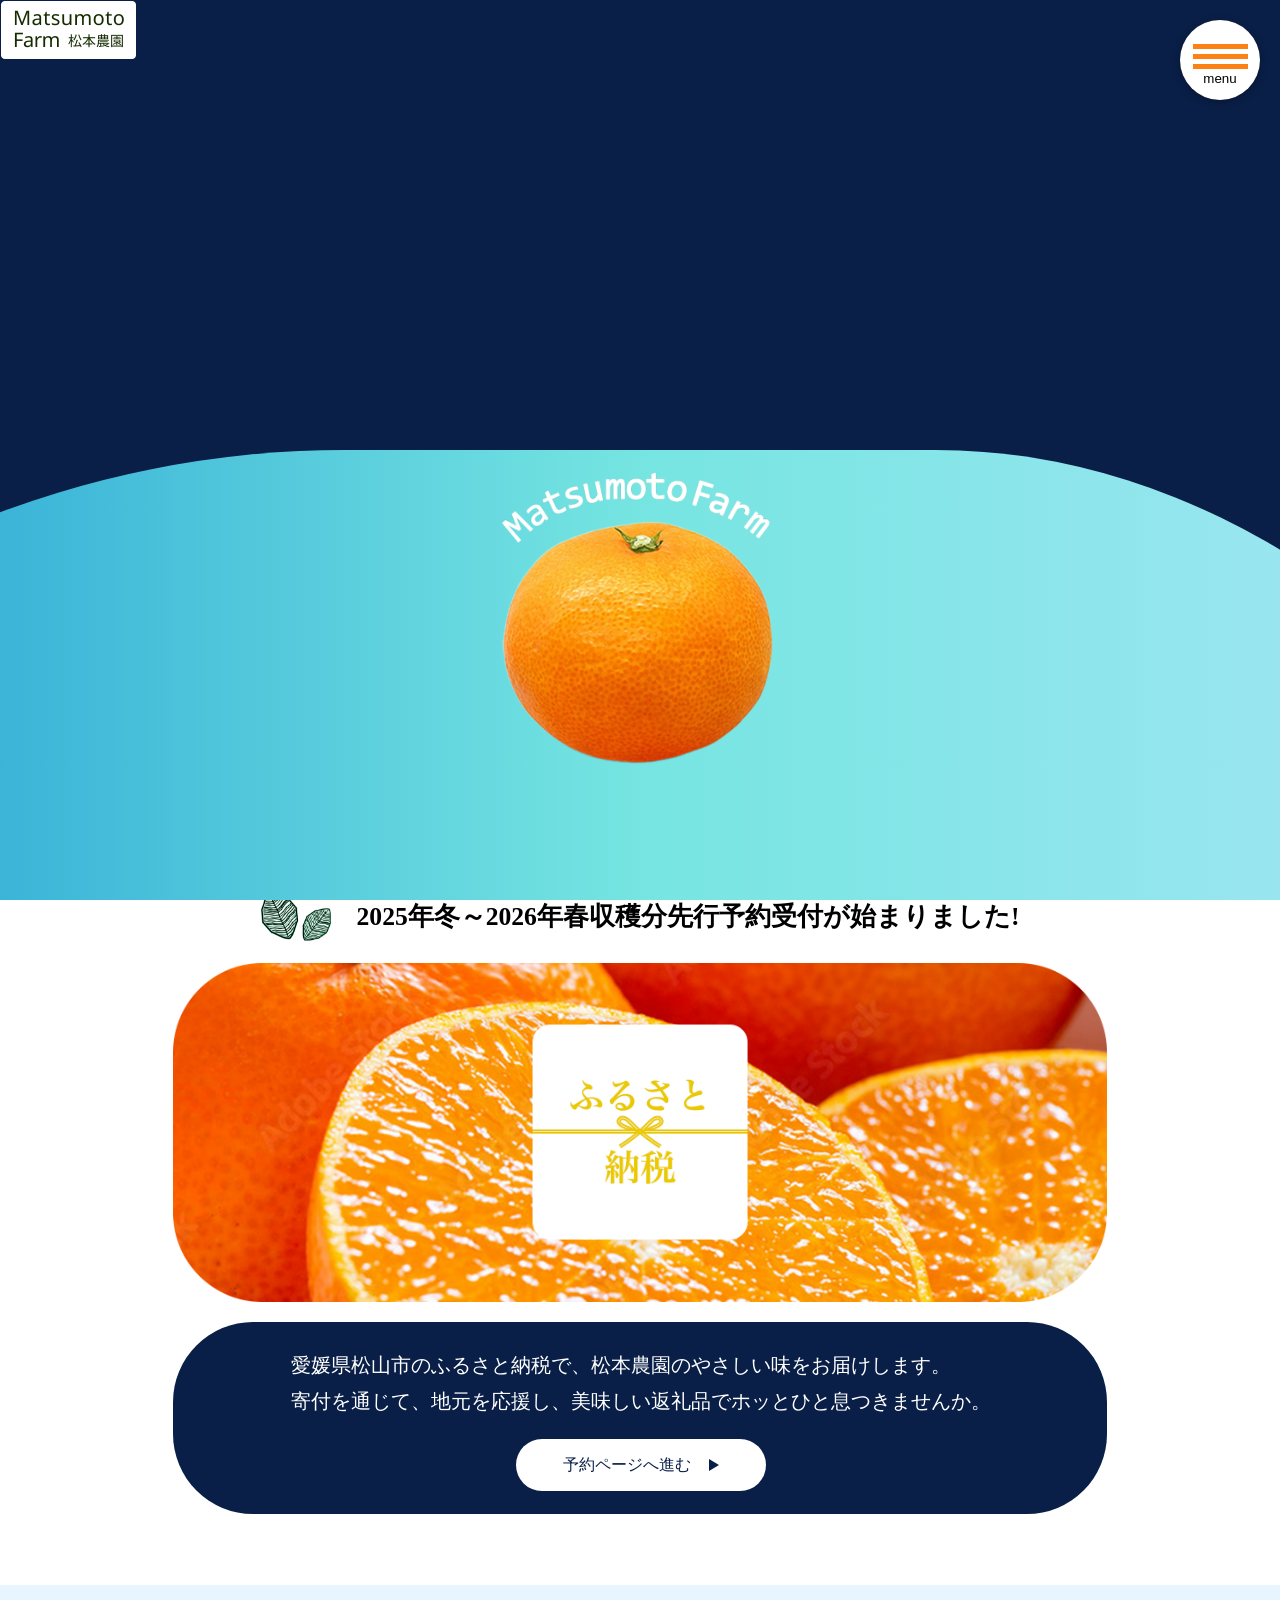
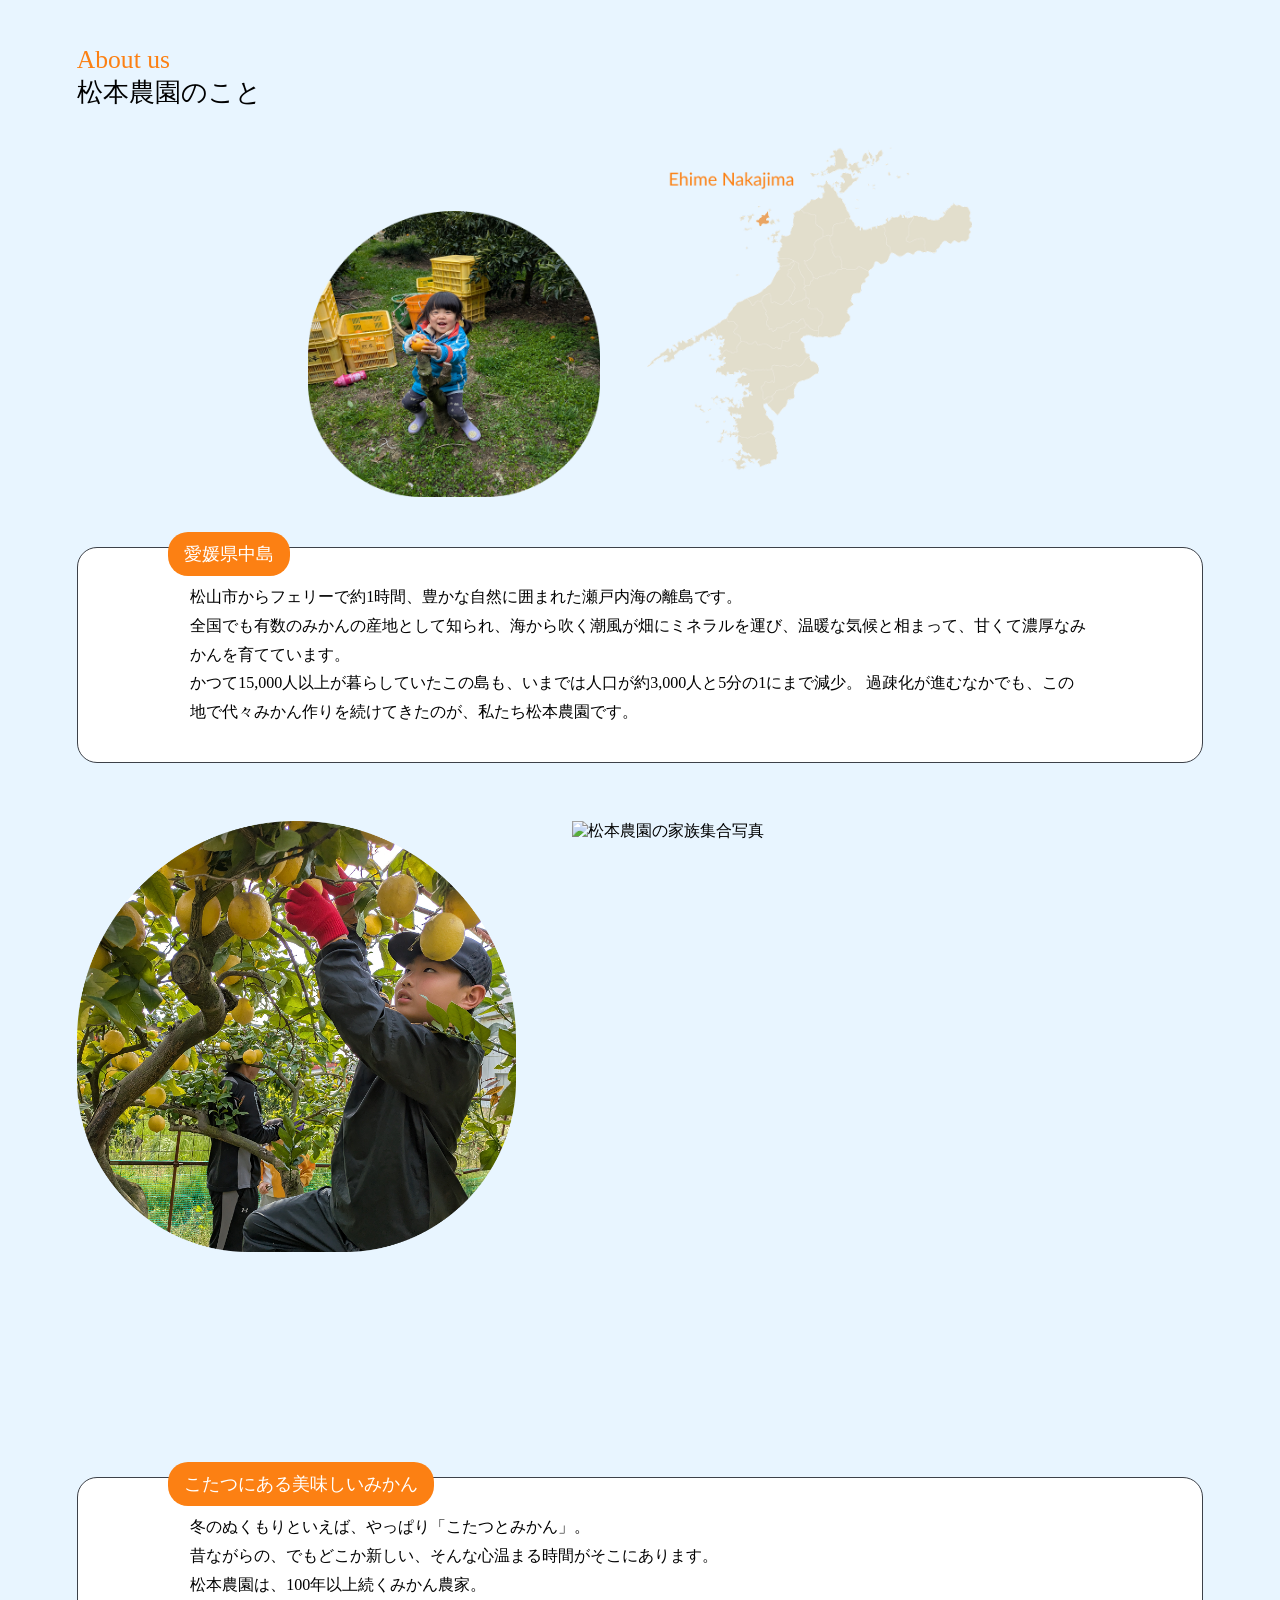
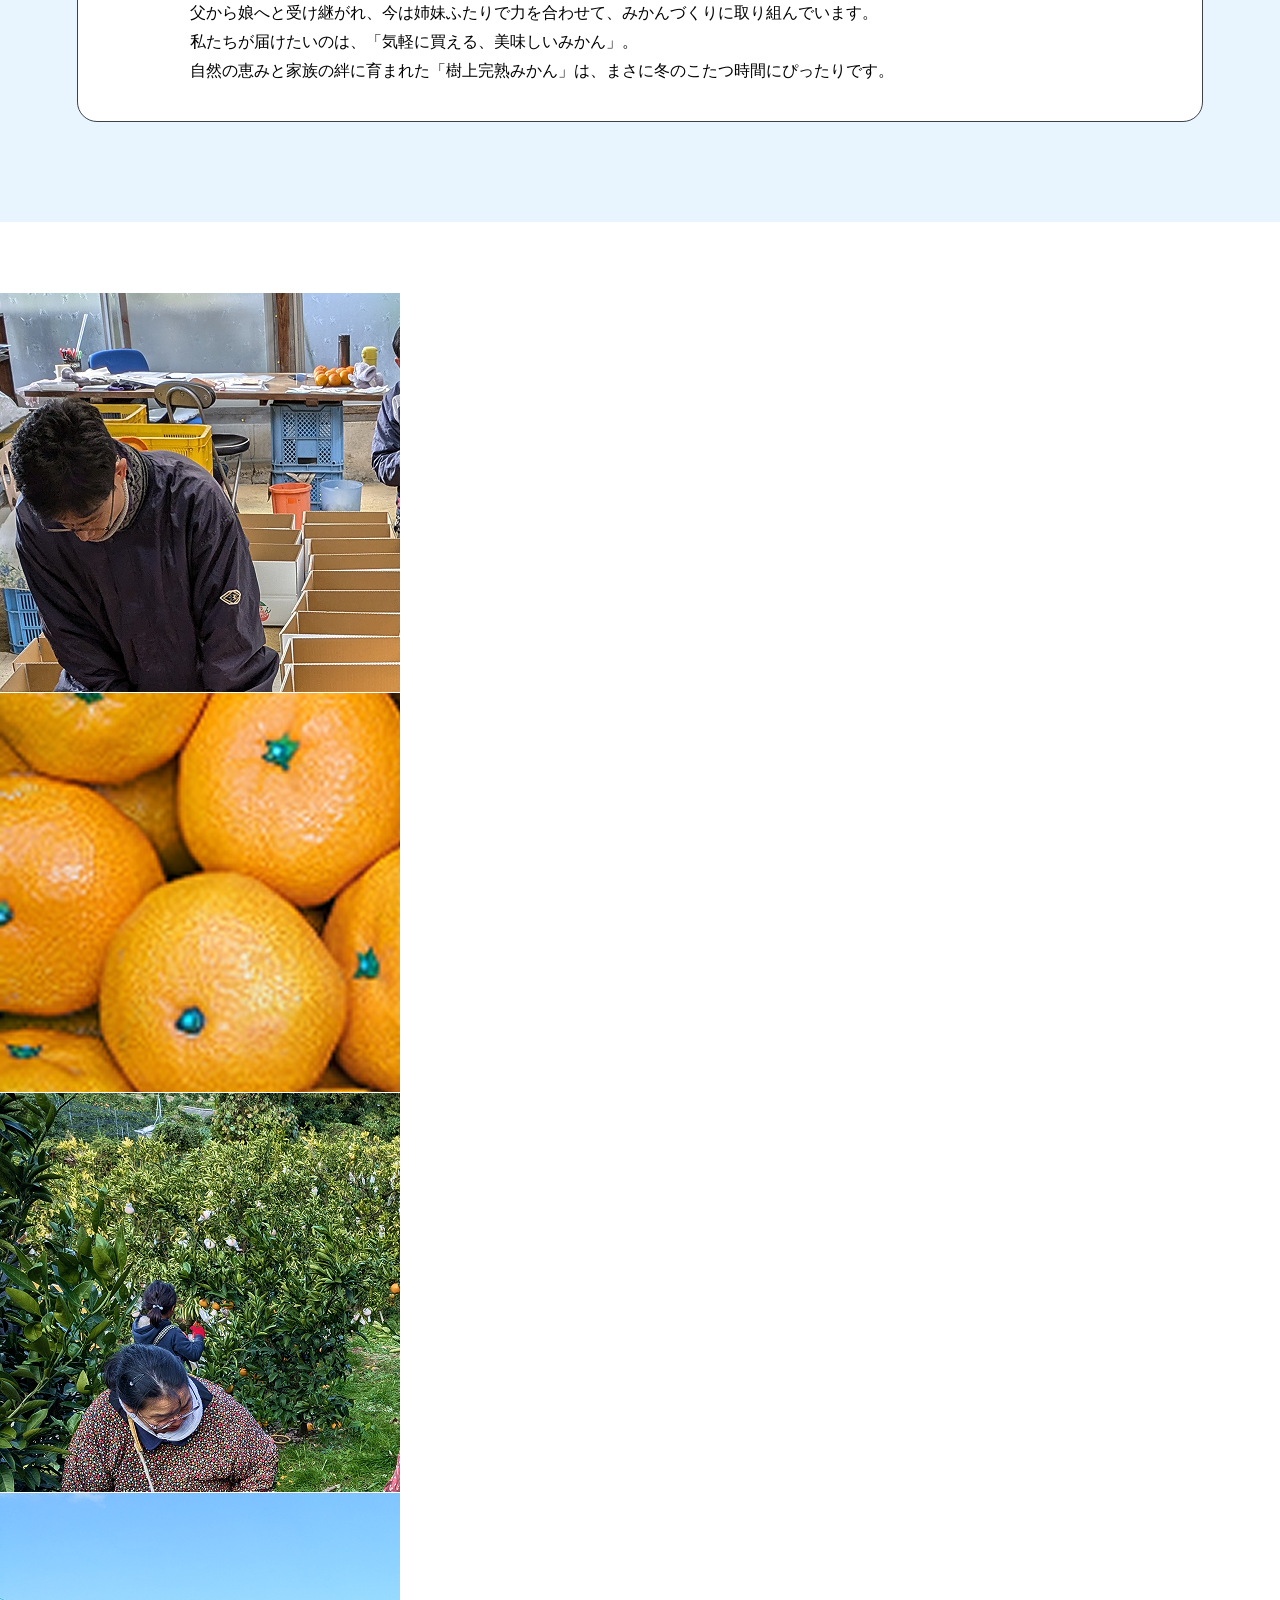
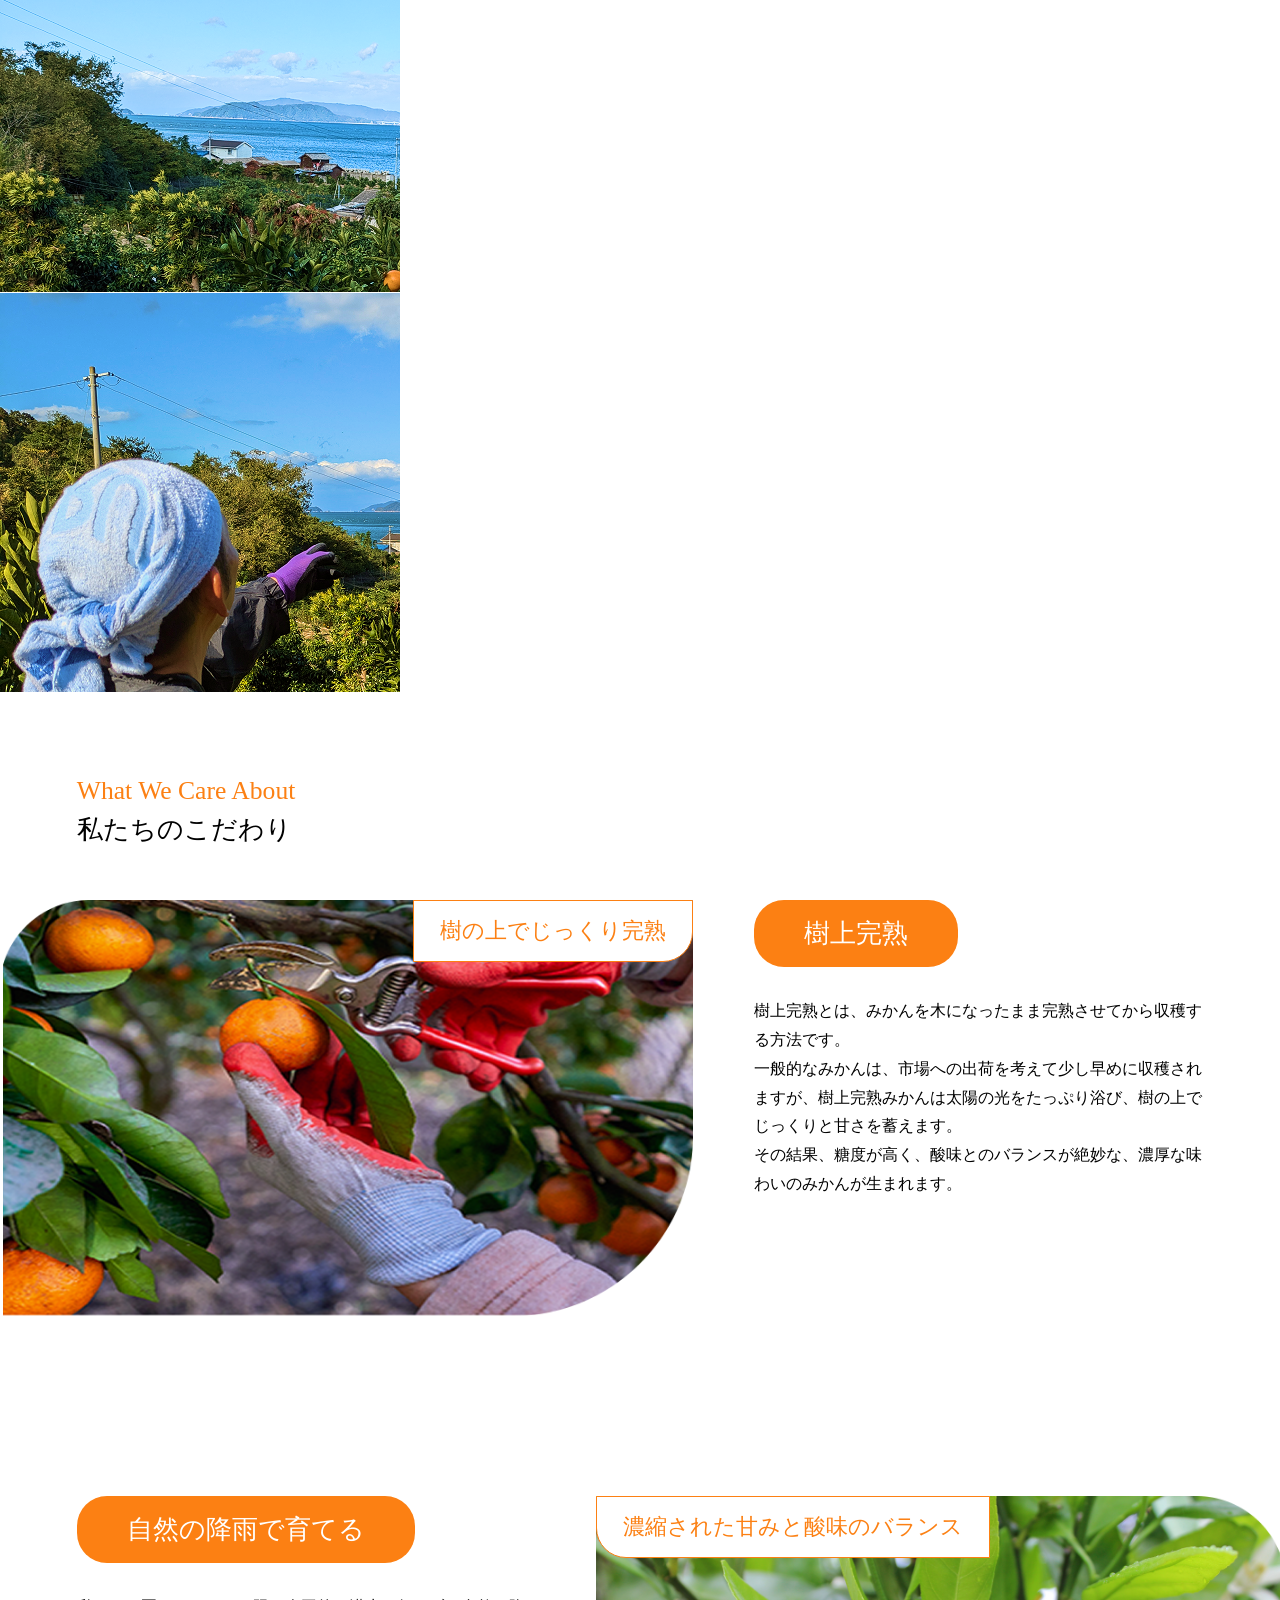
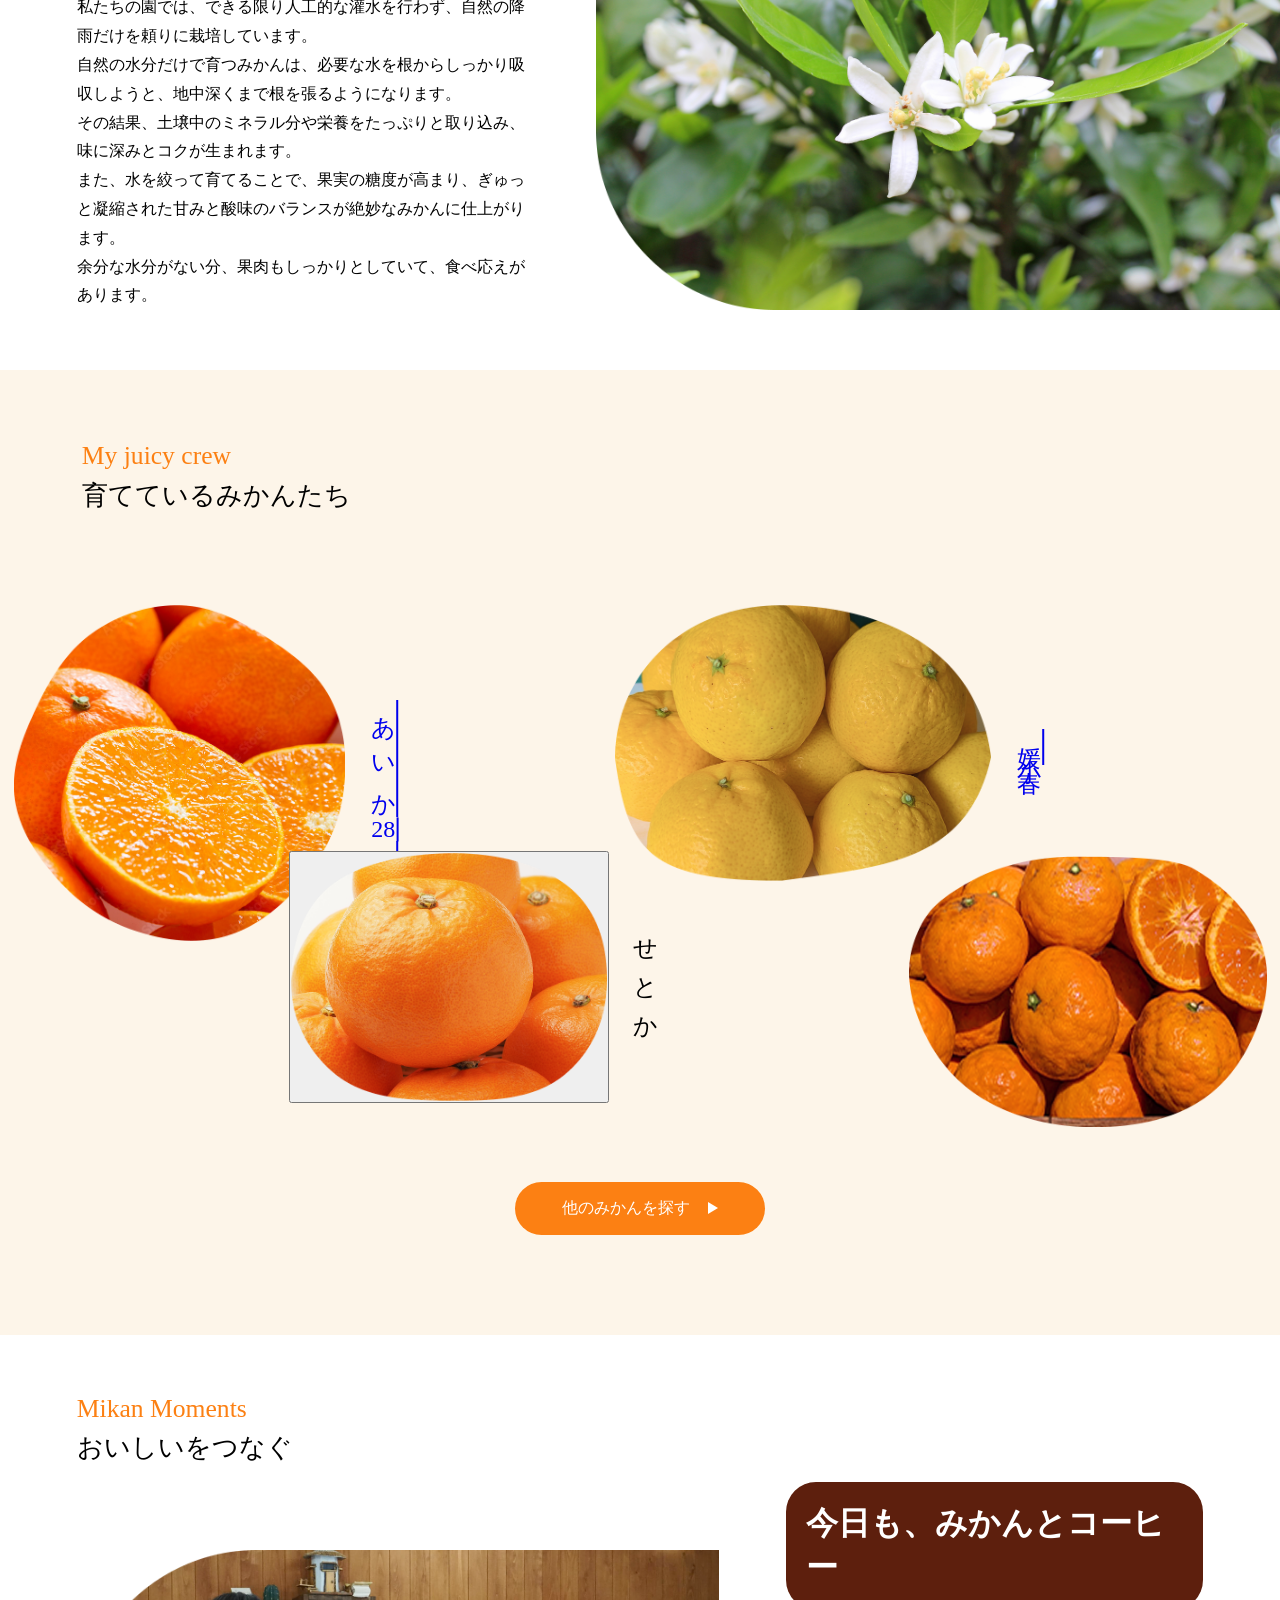
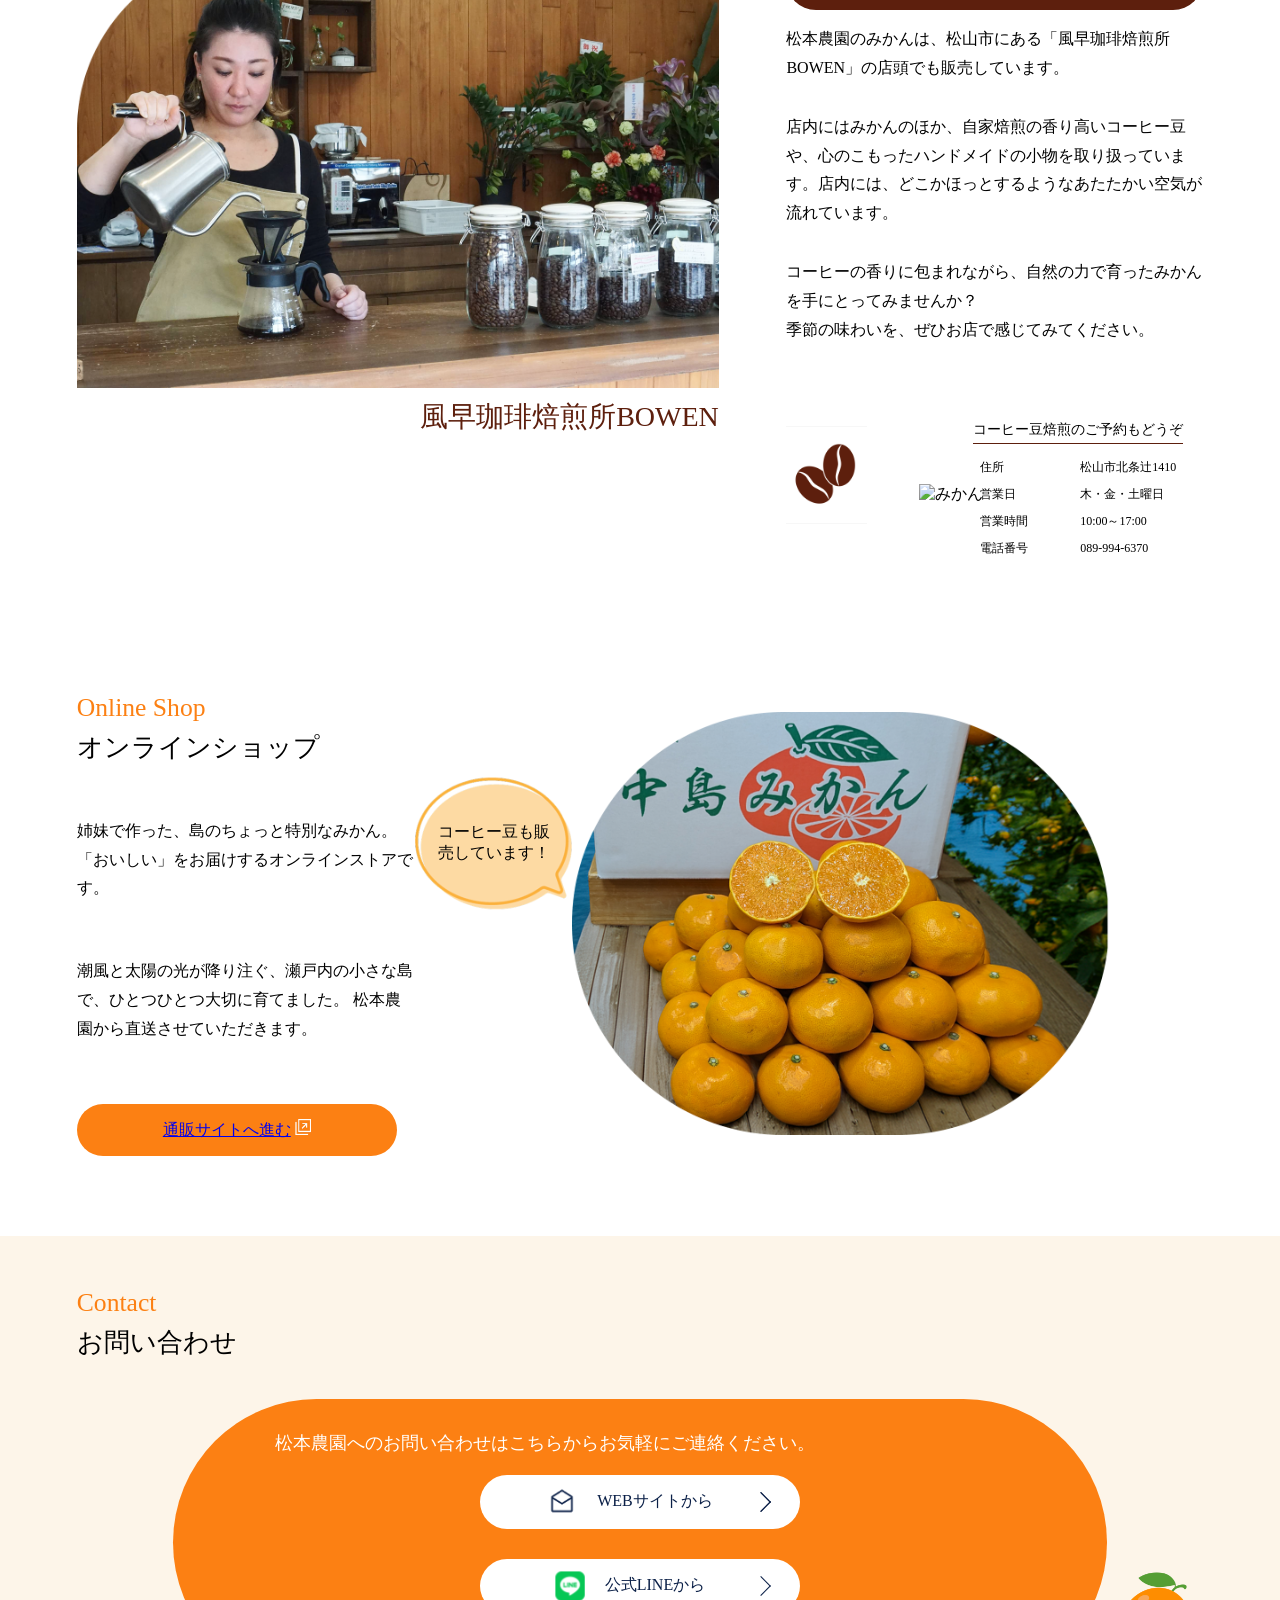
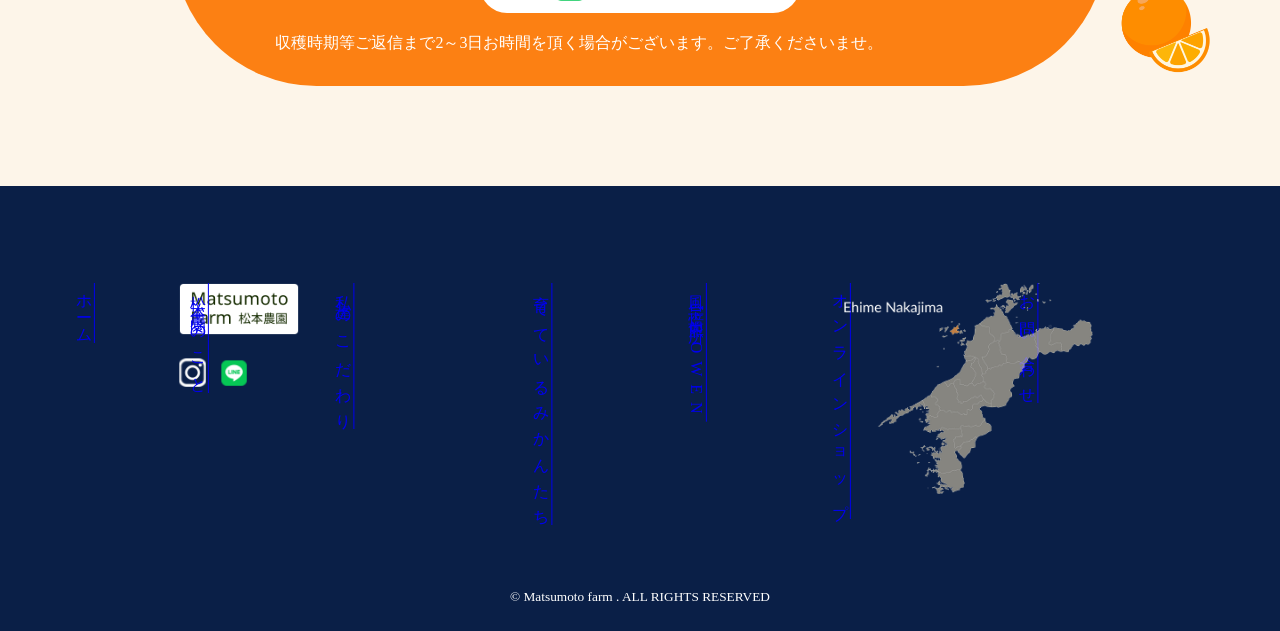
==== commit 2a693776: "SP版レスポンシブ対応" ====
--- a/index.html
+++ b/index.html
@@ -524,6 +524,12 @@
                                 松本農園から直送させていただきます。
                             </p>
                         </div>
+
+                        <div class="btn btn--primary btn--wide">
+                            <a class="online-shop__btn online-shop__btn--salespage"
+                                href="./salespage/index.html">通販サイトへ進む</a>
+                            <img class=" btn__icon" src="./image/external_link _icon.png" alt="" width="25" height="25">
+                        </div>
                     </div>
 
 
@@ -542,10 +548,7 @@
                     </div>
                 </div>
 
-                <div class="btn btn--primary btn--normal">
-                    <a class="online-shop__btn online-shop__btn--salespage" href="./salespage/index.html">通販サイトへ進む</a>
-                    <img class=" btn__icon" src="./image/external_link _icon.png" alt="" width="25" height="25">
-                </div>
+
         </section>
 
         <!-- ここからコンタクト -->
--- a/css/top.css
+++ b/css/top.css
@@ -549,6 +549,11 @@
   width: 137px;
   height: auto;
 }
+@media (max-width: 600px) {
+  .header__top {
+    width: 80px;
+  }
+}
 
 .header__logo {
   z-index: 10002;
@@ -577,6 +582,7 @@
   .header__hamburger {
     width: 60px;
     height: 60px;
+    padding-top: 17px;
   }
 }
 .header__hamburger--bar {
@@ -692,6 +698,7 @@
   display: flex;
   align-items: center;
   justify-content: space-between;
+  align-items: flex-start;
   width: 72%;
   margin-bottom: 58px;
   margin: 0 auto;
@@ -714,6 +721,7 @@
   align-items: center;
   justify-content: left;
   gap: 15px;
+  width: 57%;
 }
 .footer__left-container {
   display: flex;
@@ -721,6 +729,7 @@
   flex-direction: column;
   justify-content: flex-start;
   gap: 23px;
+  align-items: flex-start;
   width: 13%;
 }
 @media (max-width: 600px) {
@@ -770,19 +779,18 @@
   gap: 0;
   align-items: flex-start;
   margin: 0 auto;
+  line-height: 1.5;
 }
 .section__title-jp {
   font-weight: 500;
-  font-size: 36px;
+  font-size: clamp(26px, 2vw, 36px);
   letter-spacing: 150%;
-  line-height: 1.5;
 }
 .section__title-en {
   color: var(--color-primary);
   font-weight: normal;
   font-size: 28px;
   font-size: clamp(18px, 2vw, 28px);
-  line-height: 1.5;
 }
 
 /*MVスライド 
@@ -800,6 +808,7 @@
   .slider__frame {
     height: 467px;
     clip-path: inset(0 round 0 0 100px 100px);
+    margin-top: -35px;
   }
 }
 .slider__frame--island, .slider__frame--harvest, .slider__frame--farmer {
@@ -932,6 +941,11 @@
     right: 10%;
   }
 }
+@media (max-width: 600px) {
+  .slider__overlay {
+    right: 5%;
+  }
+}
 
 .slider-text {
   color: #fff;
@@ -982,6 +996,11 @@
 .hometown {
   margin: 80px 0 27px 0;
 }
+@media (max-width: 600px) {
+  .hometown {
+    margin: 30px 0 46px 0;
+  }
+}
 .hometown__image--inner {
   position: relative;
   border-radius: 100px;
@@ -993,7 +1012,7 @@
 }
 @media (max-width: 600px) {
   .hometown .wrapper {
-    width: 100%;
+    max-width: 87%;
   }
 }
 .hometown__title {
@@ -1001,14 +1020,28 @@
   align-items: center;
   justify-content: center;
   gap: 26px;
+  margin-bottom: 12px;
+}
+@media (max-width: 600px) {
+  .hometown__title {
+    margin-bottom: 20px;
+  }
 }
 .hometown__subtitle {
-  font-size: clamp(20px, 2vw, 28px);
+  font-size: clamp(18px, 2vw, 28px);
 }
 .hometown__image-inner {
   border-radius: 100px;
   position: relative;
   min-width: 135px;
+}
+@media (max-width: 600px) {
+  .hometown__image--orange {
+    -o-object-fit: cover;
+       object-fit: cover;
+    -o-object-position: center;
+       object-position: center;
+  }
 }
 .hometown__image-logo {
   position: absolute;
@@ -1073,11 +1106,25 @@
     gap: 30px;
   }
 }
+@media (max-width: 600px) {
+  .hometown__content {
+    padding: 39px 20px 23px 19px;
+    border-radius: 50px;
+    background-color: #0a1f47;
+    gap: 21px;
+  }
+}
 .hometown__text {
   color: #fff;
-  font-size: clamp(14px, 2vw, 20px);
+  font-size: clamp(16px, 2vw, 20px);
   line-height: 1.8;
   width: 80%;
+}
+@media (max-width: 600px) {
+  .hometown__text {
+    width: 100%;
+    font-size: 16px;
+  }
 }
 
 /*About usセクション
@@ -1089,7 +1136,8 @@
 }
 @media (max-width: 600px) {
   .about {
-    margin-top: 40px 0px 50px 0px;
+    margin-top: 0px;
+    margin-bottom: 50px;
     padding: 20px 0px 50px 0px;
   }
 }
@@ -1099,6 +1147,13 @@
   flex-direction: column;
   justify-content: flex-start;
   gap: 58px;
+  margin-top: 10px;
+}
+@media (max-width: 600px) {
+  .about__container {
+    margin-top: 45px;
+    gap: 33px;
+  }
 }
 .about__place {
   display: flex;
@@ -1115,7 +1170,6 @@
 @media (max-width: 600px) {
   .about__place {
     position: relative;
-    margin-top: 40px;
   }
 }
 .about__place--girl {
@@ -1125,26 +1179,18 @@
   .about__place--girl {
     position: absolute;
     right: 0;
-    bottom: 0;
+    bottom: -170px;
+    width: 76%;
   }
 }
 .about__place--map {
   width: 49%;
-}
-.about--map {
-  margin-top: -73px;
-}
-@media (max-width: 600px) {
-  .about--map {
+  align-items: flex-end;
+}
+@media (max-width: 600px) {
+  .about__place--map {
+    margin: 0px;
     top: 0;
-    left: 0;
-    width: 100vw;
-  }
-}
-@media (max-width: 600px) {
-  .about--map {
-    margin: 0px;
-    top: 100%;
     right: 0;
   }
 }
@@ -1197,6 +1243,11 @@
 @media (max-width: 1280px) {
   .about__inner-bottom {
     margin-top: 46px;
+  }
+}
+@media (max-width: 600px) {
+  .about__inner-bottom {
+    margin-top: 60px;
   }
 }
 .about__bottom {
@@ -1246,7 +1297,17 @@
 }
 @media (max-width: 600px) {
   .about__box-upper, .about__box-bottom {
-    margin-top: 61px;
+    margin-top: 190px;
+  }
+}
+@media (max-width: 600px) {
+  .about__box-upper {
+    margin-top: 190px;
+  }
+}
+@media (max-width: 600px) {
+  .about__box-bottom {
+    margin-top: 0px;
   }
 }
 .about__text {
@@ -1258,6 +1319,11 @@
   padding: 35px 0px;
   height: 76%;
 }
+@media (max-width: 600px) {
+  .about__text {
+    width: 92%;
+  }
+}
 .about__family {
   width: 55%;
 }
@@ -1271,7 +1337,7 @@
 }
 @media (max-width: 600px) {
   .about__family {
-    width: 80%;
+    width: 100%;
     position: static;
   }
 }
@@ -1290,7 +1356,7 @@
 }
 @media (max-width: 600px) {
   .about .lemon-boy {
-    width: 91%;
+    width: 100%;
   }
 }
 
@@ -1436,7 +1502,7 @@
   display: block;
   width: 100%;
   height: auto;
-  width: 53%;
+  width: 54%;
 }
 @media (max-width: 960px) {
   .care__item {
@@ -1470,12 +1536,17 @@
 /*育てているみかんたちセクション
 -----------------------------*/
 .juicy-crew {
-  padding-top: 60px;
   background-color: #FDF5E9;
+  padding-top: 67px;
   padding-bottom: 100px;
 }
 .juicy-crew .wrapper {
   width: 98%;
+}
+@media (max-width: 960px) {
+  .juicy-crew .wrapper {
+    width: 89%;
+  }
 }
 .juicy-crew .section__title {
   display: block;
@@ -1483,23 +1554,43 @@
   margin: 0 auto;
 }
 .juicy-crew__gallery {
-  margin: 90px 0px 30px 0px;
+  margin: 90px 0px 50px 0px;
+}
+@media (max-width: 960px) {
+  .juicy-crew__gallery {
+    display: flex;
+    align-items: center;
+    flex-direction: column;
+    justify-content: flex-start;
+    gap: 0;
+  }
 }
 .juicy-crew__gallery-01 {
   display: flex;
   align-items: center;
   justify-content: space-between;
-  width: 76%;
+  width: 78%;
   gap: 270px;
 }
+@media (max-width: 960px) {
+  .juicy-crew__gallery-01 {
+    gap: 50px;
+  }
+}
 .juicy-crew__gallery-02 {
   display: flex;
   align-items: center;
   justify-content: space-between;
-  width: 80%;
+  width: 78%;
   gap: 300px;
-  margin-top: -65px;
+  margin-top: -90px;
   margin-left: auto;
+}
+@media (max-width: 960px) {
+  .juicy-crew__gallery-02 {
+    margin-top: 50px;
+    gap: 50px;
+  }
 }
 .juicy-crew__item {
   display: flex;
@@ -1541,7 +1632,7 @@
 /*ここから風早珈琲焙煎所BOWEN
 -----------------------------*/
 .cafe-intro {
-  padding-top: 67px;
+  padding-top: 55px;
 }
 @media (max-width: 960px) {
   .cafe-intro {
@@ -1568,6 +1659,7 @@
   align-items: center;
   justify-content: space-between;
   align-items: flex-start;
+  margin-top: 15px;
 }
 @media (max-width: 960px) {
   .cafe-intro__content {
@@ -1585,7 +1677,6 @@
 }
 .cafe-intro__right-column {
   width: 37%;
-  padding-top: 20px;
   display: flex;
   align-items: center;
   flex-direction: column;
@@ -1623,8 +1714,8 @@
 }
 .cafe-intro__photo-content {
   display: block;
-  width: 56%;
-  padding-top: 80px;
+  width: 57%;
+  padding-top: 68px;
 }
 @media (max-width: 960px) {
   .cafe-intro__photo-content {
@@ -1636,14 +1727,15 @@
   display: block;
   width: 100%;
   height: auto;
+  margin-bottom: 10px;
 }
 .cafe-intro__caption {
   text-align: right;
-  font-size: clamp(16px, 2vw, 22px);
+  font-size: 28px;
   color: #5d1f0d;
 }
 .cafe-intro__headline {
-  font-size: clamp(18px, 2vw, 32px);
+  font-size: 32px;
   color: #fff;
   background-color: #5d1f0d;
   padding: 20px;
@@ -1740,7 +1832,7 @@
 }
 .cafe-intro__beans-icon {
   left: 0;
-  top: 0;
+  top: 30px;
   transform: translateY(-100%);
 }
 @media (max-width: 600px) {
@@ -1749,14 +1841,15 @@
   }
 }
 .cafe-intro__orange-icon {
-  right: 0;
+  right: -30px;
+  top: -10px;
 }
 
 /*ここからオンラインショップ
 -----------------------------*/
 .online-shop {
-  margin-top: 131px;
-  margin-bottom: 60px;
+  margin-top: 122px;
+  margin-bottom: 80px;
 }
 @media (max-width: 600px) {
   .online-shop {
@@ -1815,7 +1908,7 @@
   flex-direction: column;
   justify-content: flex-start;
   gap: 54px;
-  padding-top: 50px;
+  padding: 50px 0px 100px 0px;
   align-items: first baseline;
   text-align: left;
   line-height: 180%;
@@ -1841,12 +1934,13 @@
   align-items: flex-start;
 }
 .online-shop__comment {
-  width: 23%;
+  width: 20%;
   aspect-ratio: 1/1;
   background: url("../image/speech-bubble.png") no-repeat center/contain;
   display: flex;
   justify-content: center;
   align-items: center;
+  margin-top: 75px;
 }
 @media (max-width: 960px) {
   .online-shop__comment {
@@ -1854,7 +1948,7 @@
   }
 }
 .online-shop__column-right {
-  width: 67%;
+  width: 70%;
 }
 @media (max-width: 600px) {
   .online-shop__column-right {
@@ -1875,10 +1969,11 @@
 }
 .online-shop__photo-container {
   flex: 1;
+  margin-top: 23px;
 }
 .online-shop__photo {
   display: block;
-  width: 88%;
+  width: 85%;
   height: auto;
 }
 @media (max-width: 960px) {
@@ -1901,8 +1996,7 @@
 /*ここからお問い合わせ
 -----------------------------*/
 .contact {
-  padding-top: 48px;
-  padding-bottom: 60px;
+  padding: 48px 0px 100px 0px;
   background-color: #fdf5e9;
 }
 .contact .section__title {
@@ -1945,7 +2039,7 @@
 }
 .contact__content {
   position: relative;
-  width: 73%;
+  width: 83%;
   margin-inline: auto;
 }
 @media (max-width: 600px) {
@@ -1970,9 +2064,9 @@
   justify-content: flex-start;
   gap: 20px;
   background-color: #fc8013;
-  padding: 30px 0px;
+  padding: 32px 0px;
   border-radius: 300px;
-  margin-top: 30px;
+  margin-top: 37px;
   width: 100%;
   text-align: left;
 }
@@ -1994,7 +2088,7 @@
   display: flex;
   align-items: center;
   justify-content: center;
-  gap: 8%;
+  gap: 85px;
 }
 @media (max-width: 1280px) {
   .contact__buttons {
@@ -2015,6 +2109,9 @@
   width: 30px;
   height: 30px;
 }
+.contact__text {
+  font-size: 18px;
+}
 .contact__text, .contact__note {
   color: #fff;
 }
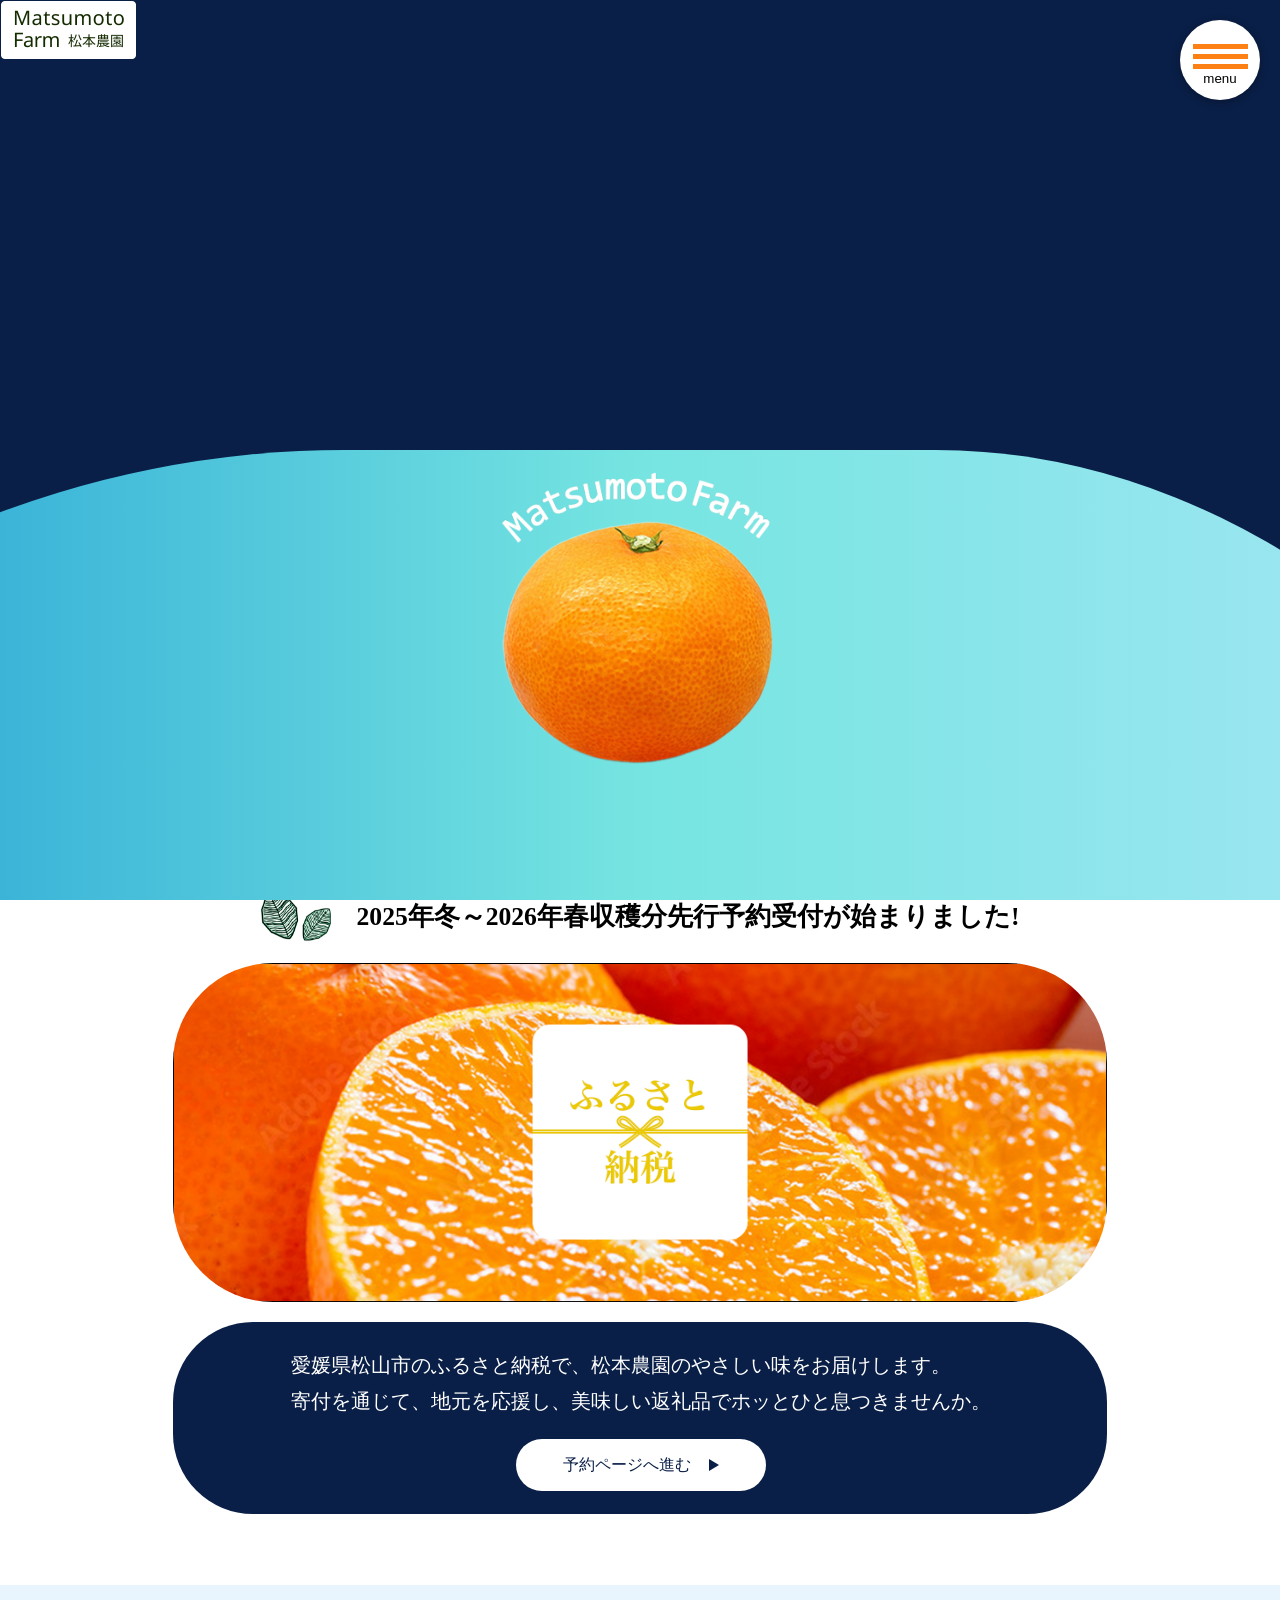
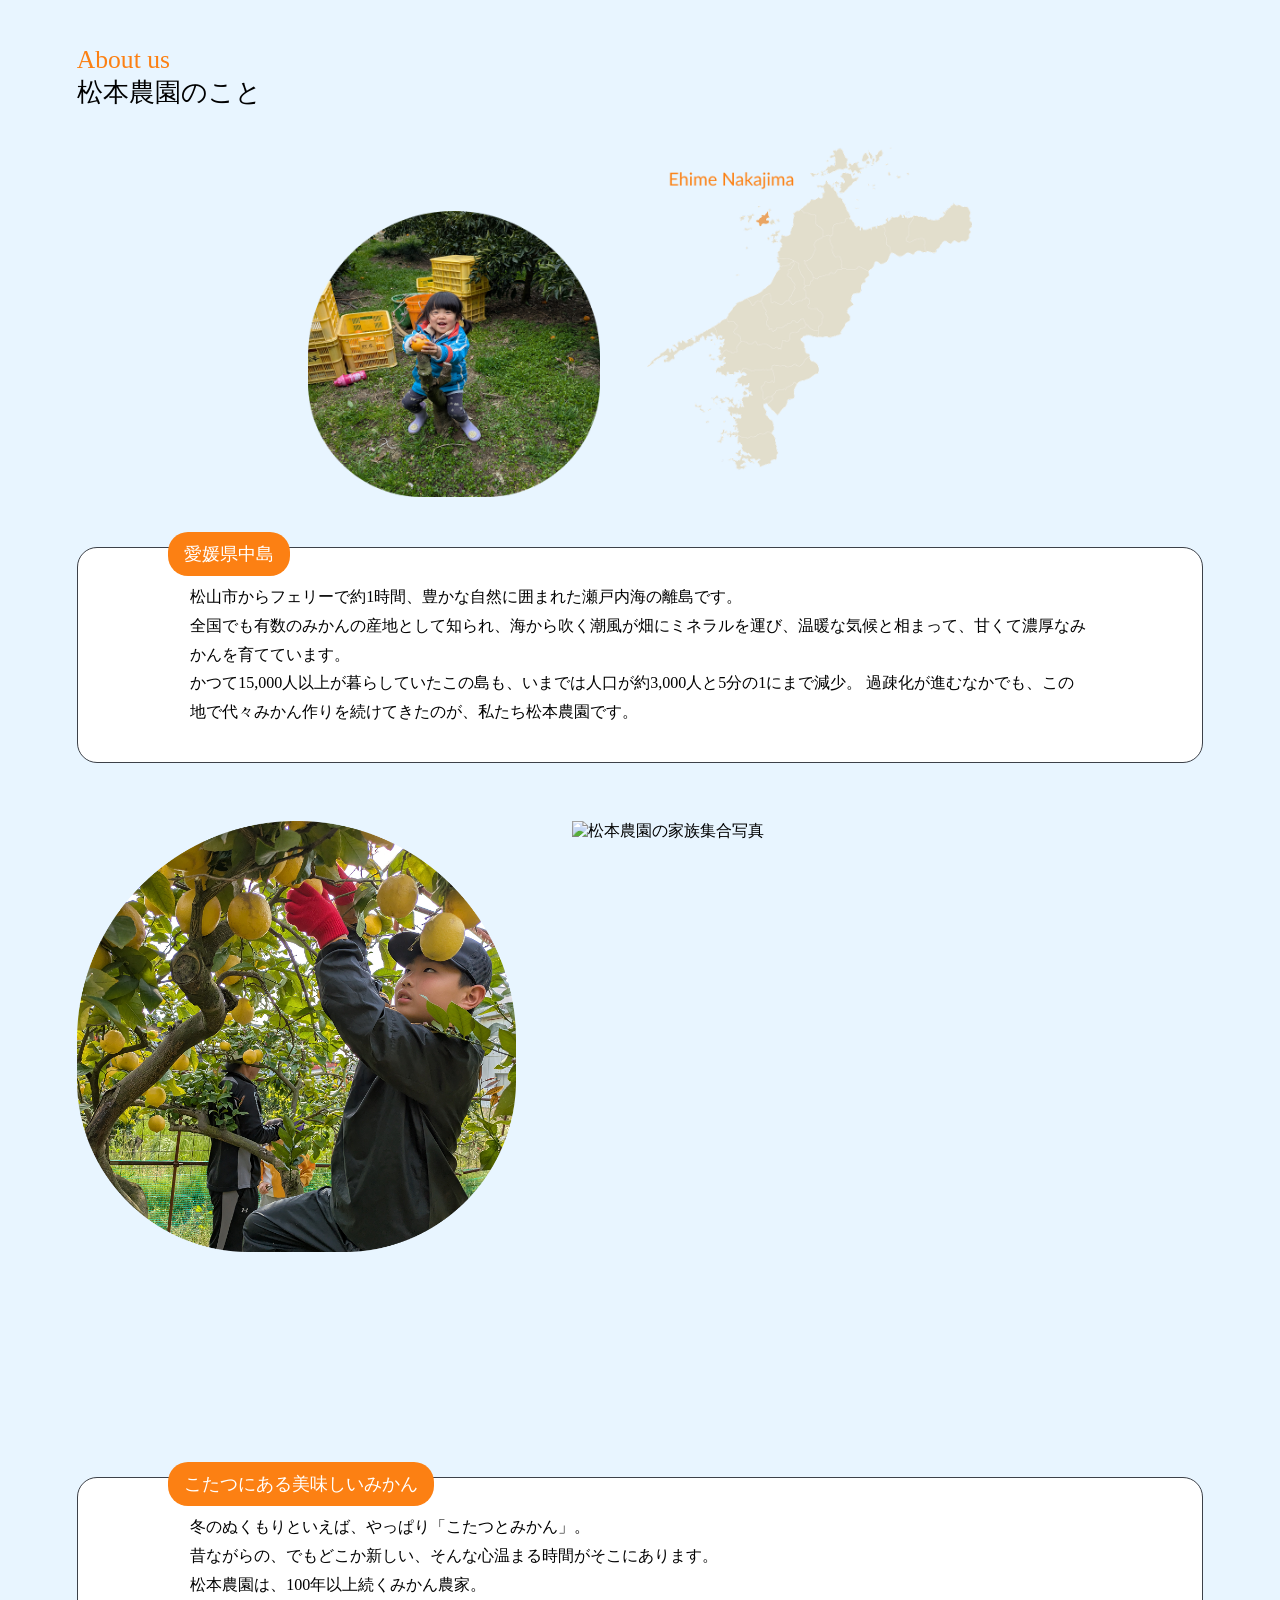
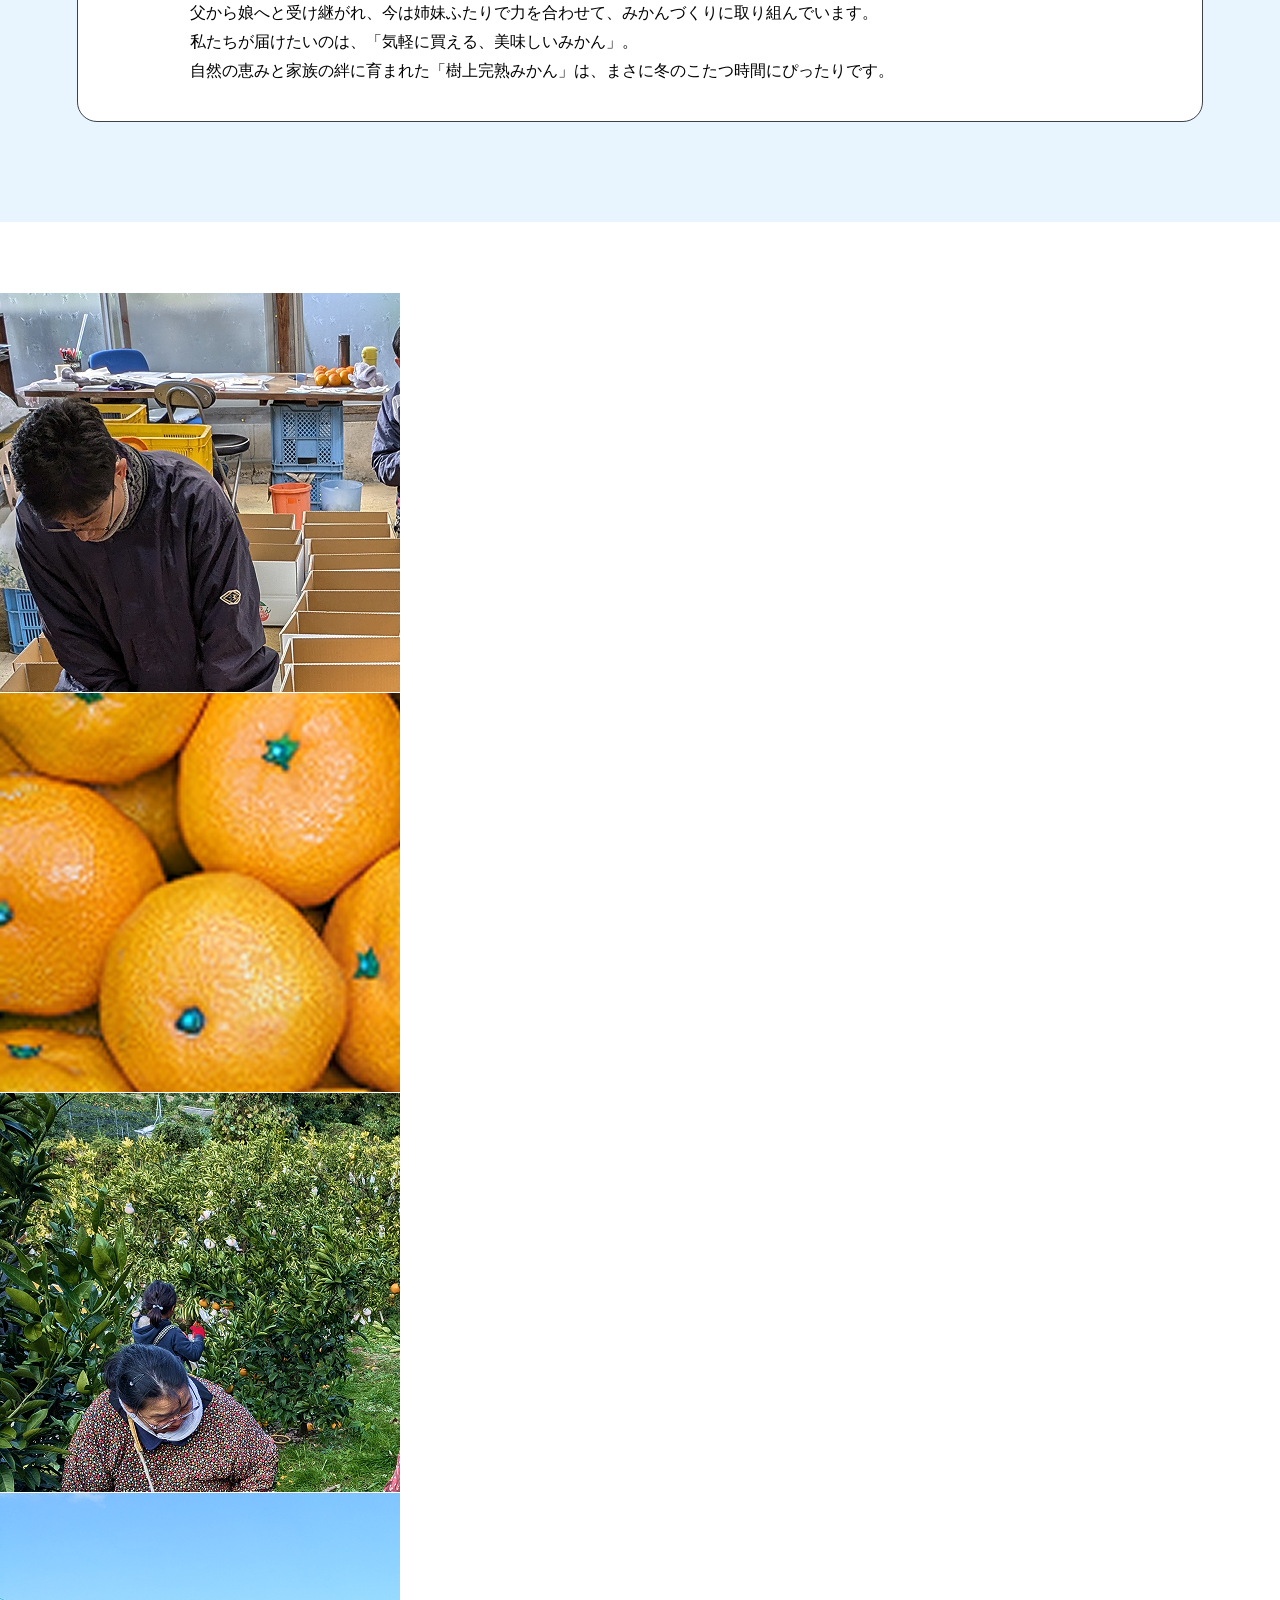
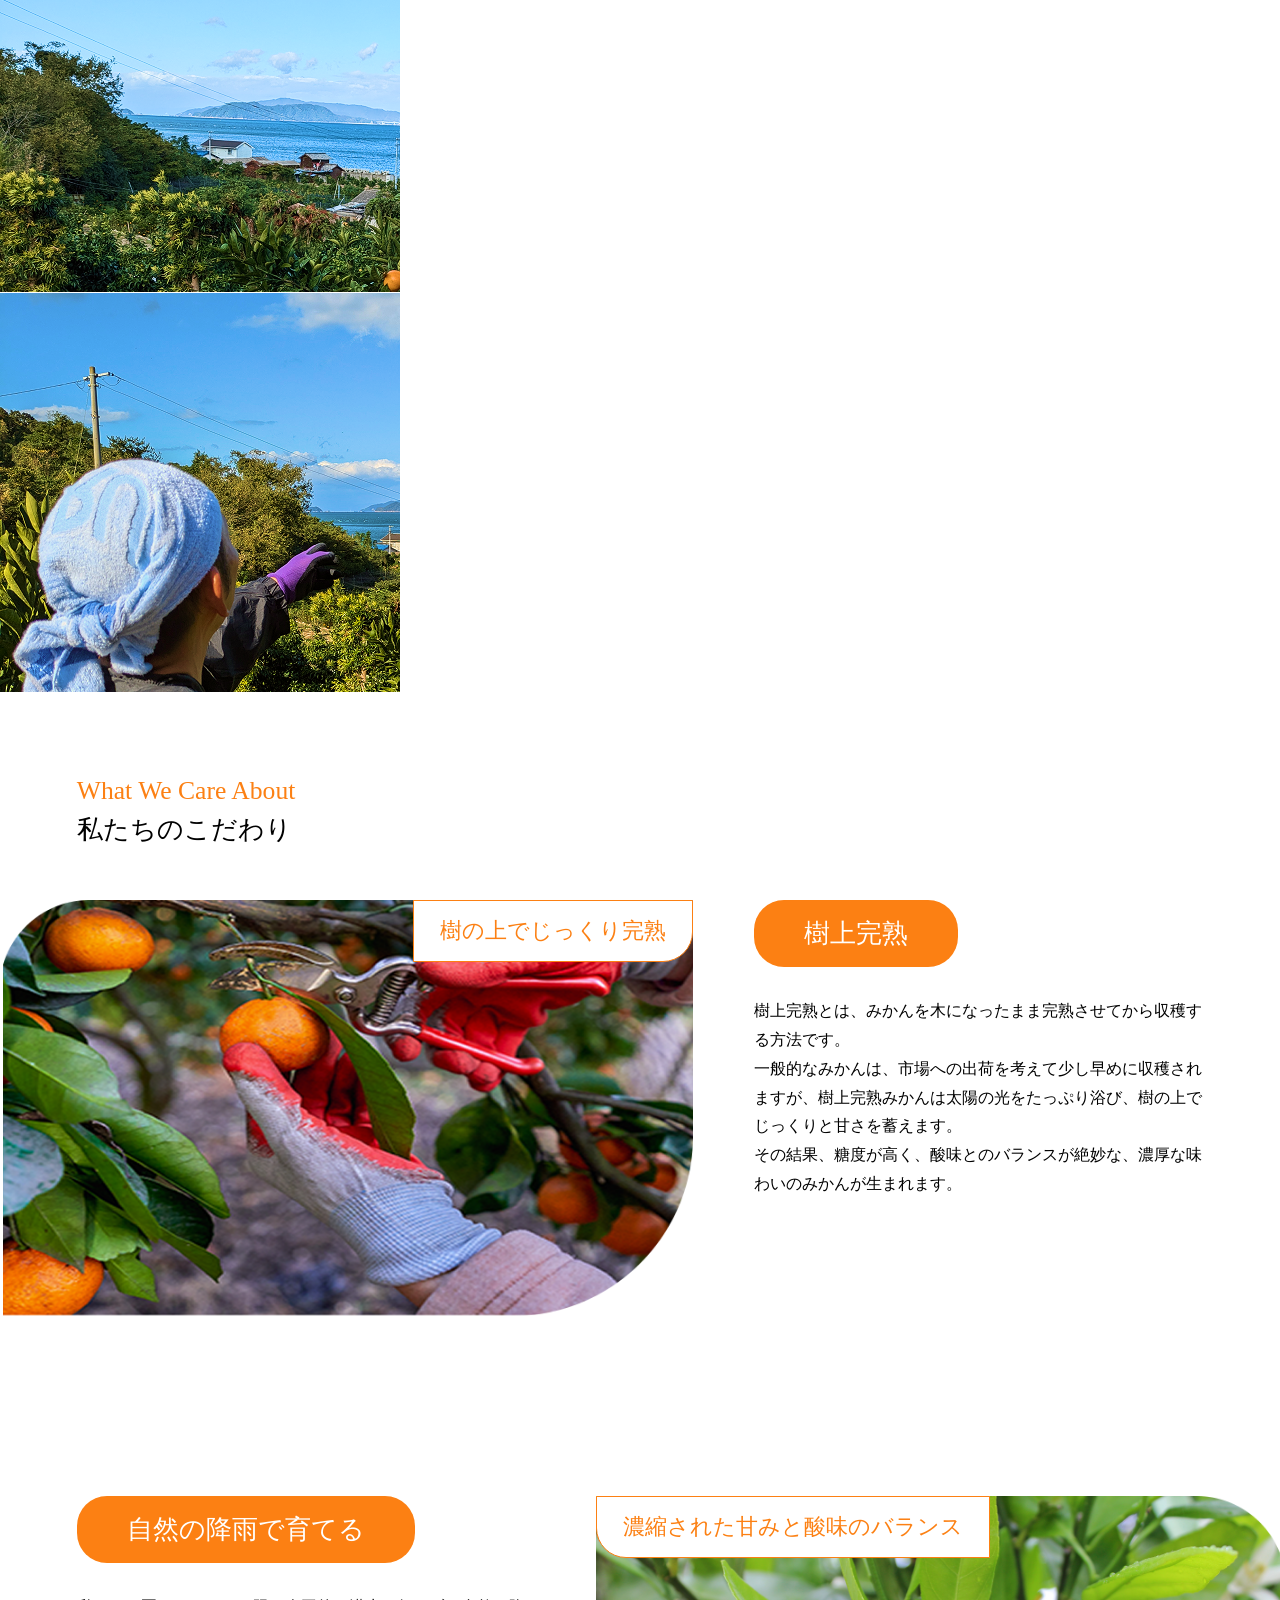
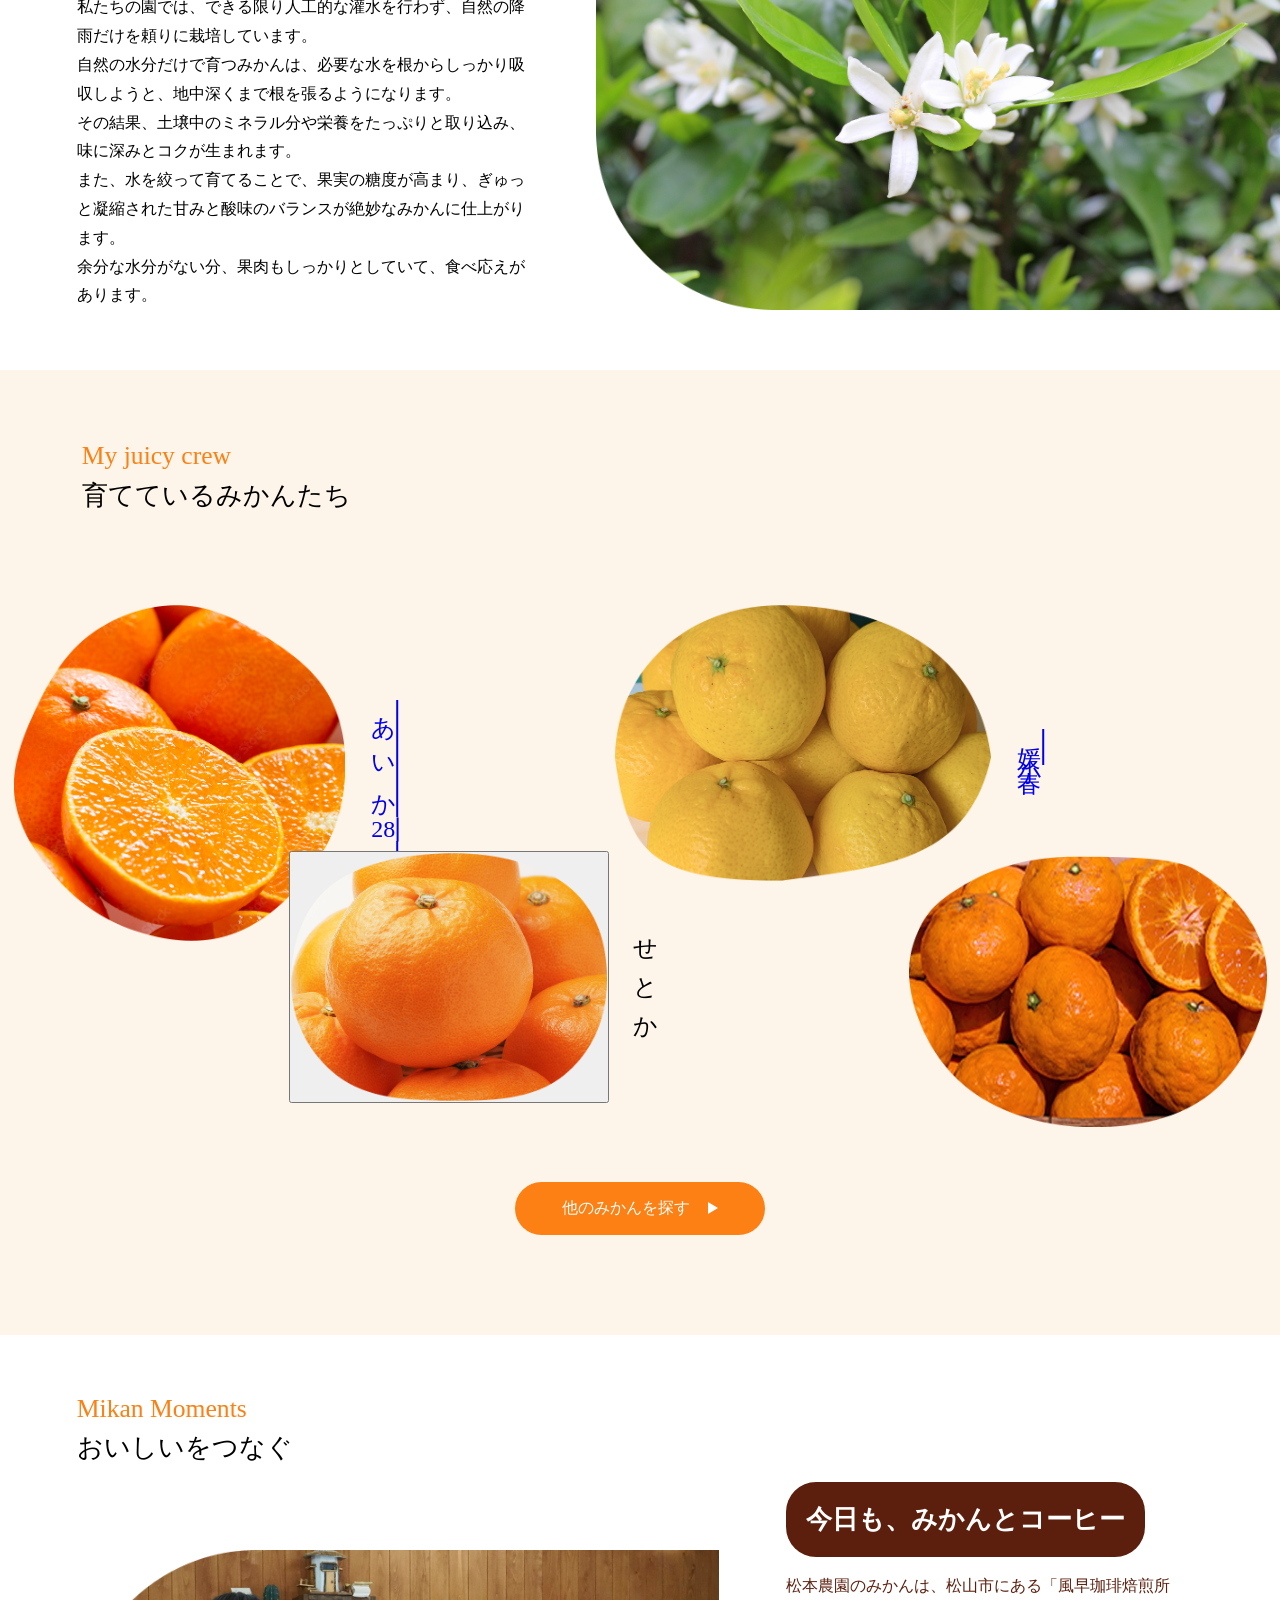
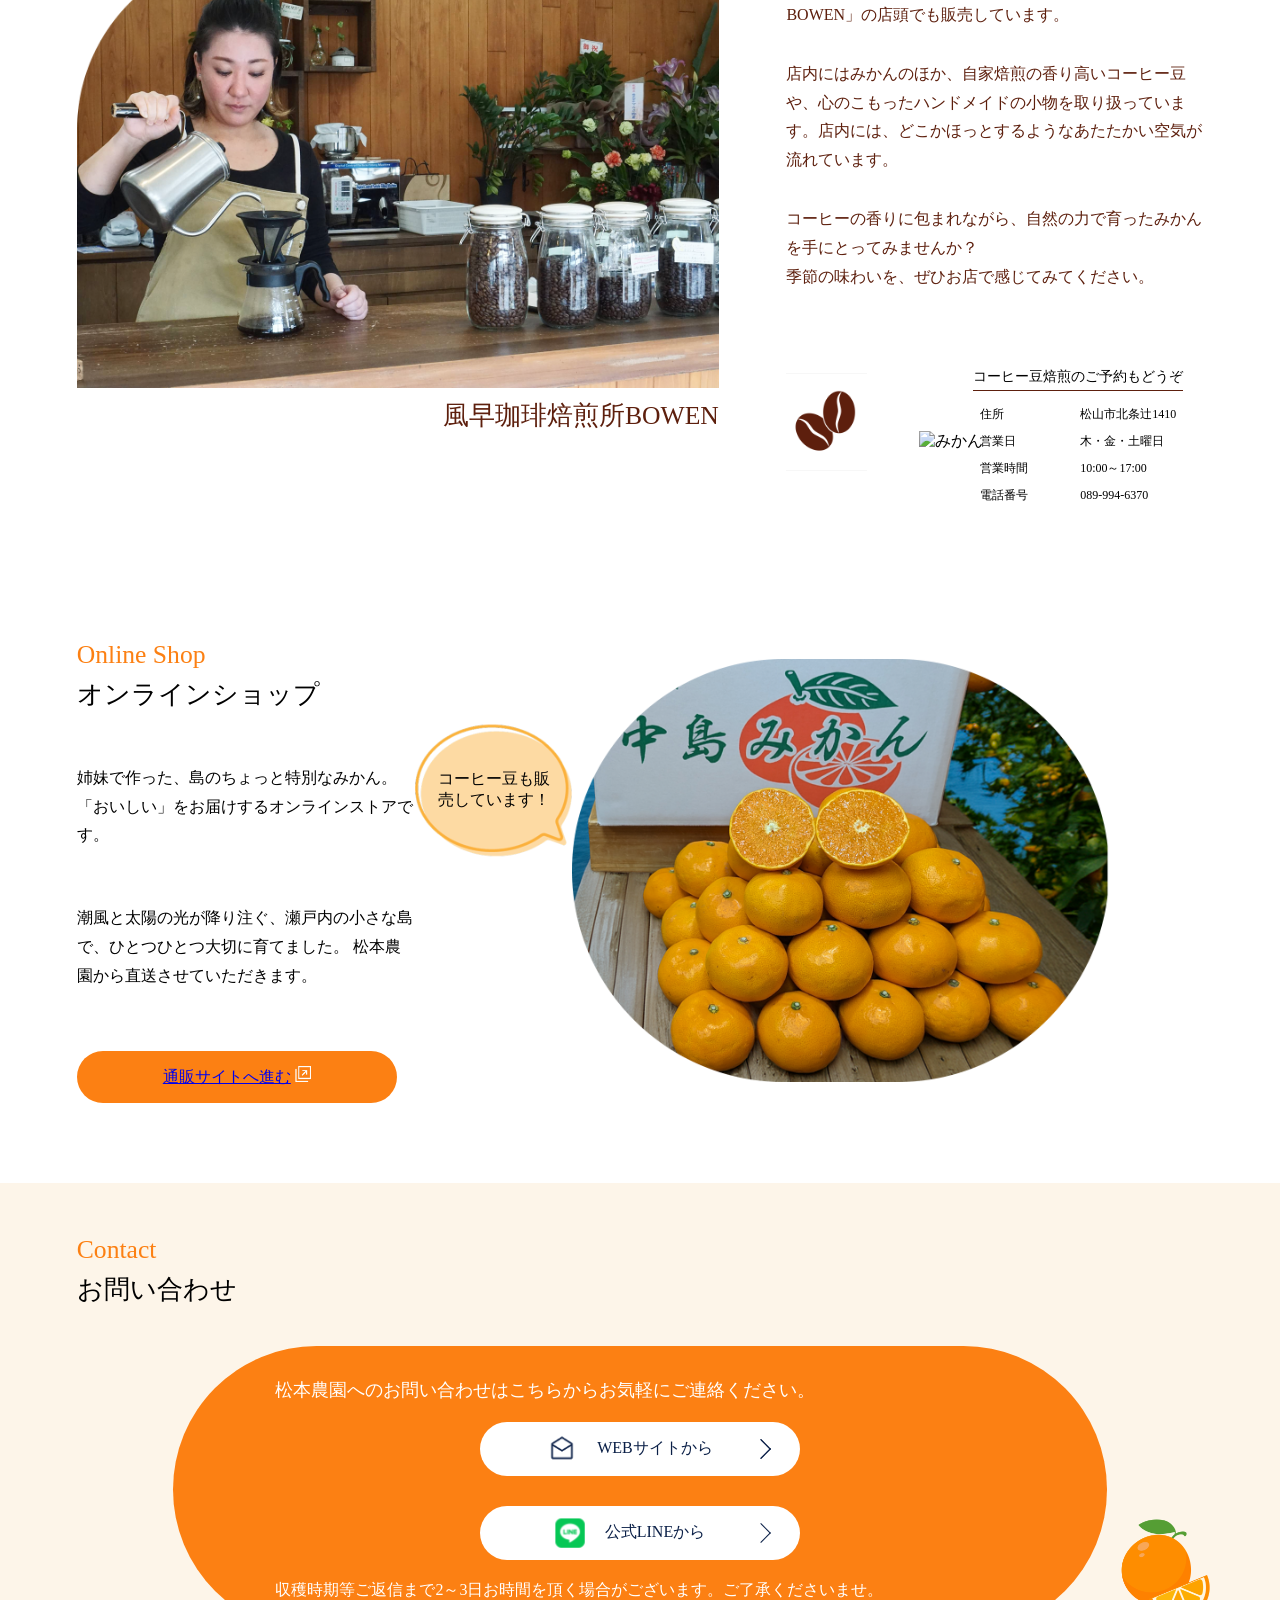
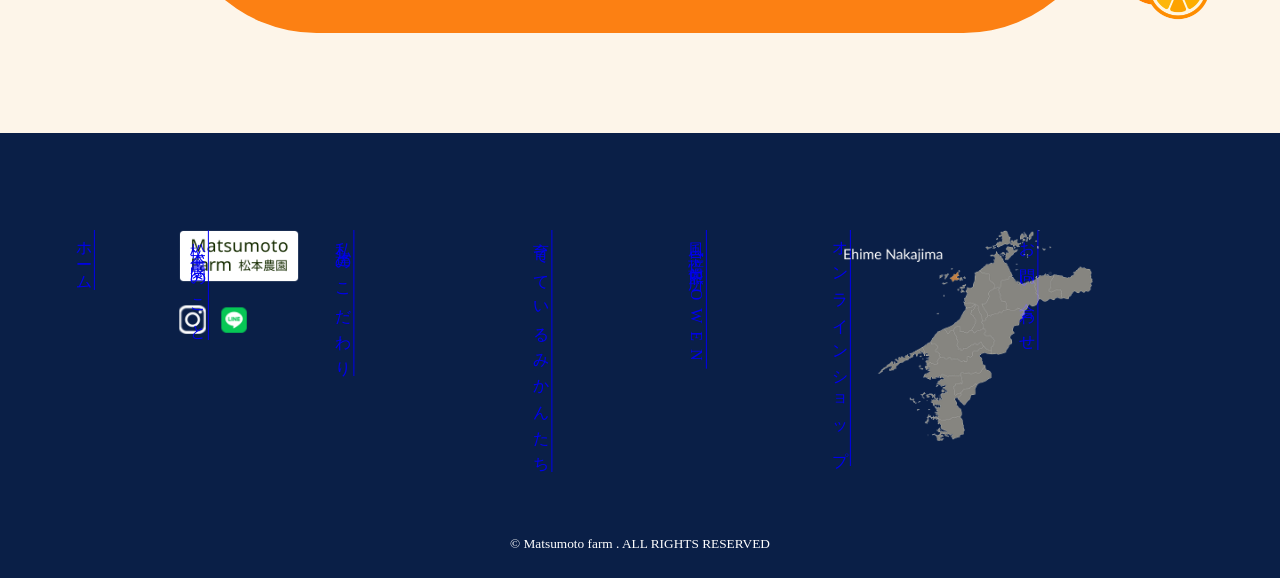
==== commit ae0e597a: "SPオンライショップ" ====
--- a/index.html
+++ b/index.html
@@ -295,6 +295,9 @@
                     <h2 class="section__title-jp">私たちのこだわり</h2>
                 </div>
 
+
+
+
                 <div class="care__box-upper">
                     <figure class="care__item">
                         <div class="care__img-wrapper-01">
@@ -314,8 +317,9 @@
                     </div>
                 </div>
 
+
+
                 <div class="care__box-bottom">
-
                     <div class="care__desc">
                         <h3 class="care__subtitle">自然の降雨で育てる</h3>
                         <p class="care__text">私たちの園では、できる限り人工的な灌水を行わず、自然の降雨だけを頼りに栽培しています。<br>
@@ -324,6 +328,7 @@
                             また、水を絞って育てることで、果実の糖度が高まり、ぎゅっと凝縮された甘みと酸味のバランスが絶妙なみかんに仕上がります。<br>
                             余分な水分がない分、果肉もしっかりとしていて、食べ応えがあります。</p>
                     </div>
+
 
                     <figure class="care__item">
                         <div class="care__img-wrapper-02">
--- a/css/top.css
+++ b/css/top.css
@@ -1031,9 +1031,11 @@
   font-size: clamp(18px, 2vw, 28px);
 }
 .hometown__image-inner {
-  border-radius: 100px;
   position: relative;
   min-width: 135px;
+}
+.hometown__image--orange {
+  border-radius: 100px;
 }
 @media (max-width: 600px) {
   .hometown__image--orange {
@@ -1137,7 +1139,7 @@
 @media (max-width: 600px) {
   .about {
     margin-top: 0px;
-    margin-bottom: 50px;
+    margin-bottom: 20px;
     padding: 20px 0px 50px 0px;
   }
 }
@@ -1151,7 +1153,7 @@
 }
 @media (max-width: 600px) {
   .about__container {
-    margin-top: 45px;
+    margin-top: 40px;
     gap: 33px;
   }
 }
@@ -1179,8 +1181,8 @@
   .about__place--girl {
     position: absolute;
     right: 0;
-    bottom: -170px;
-    width: 76%;
+    bottom: -185px;
+    width: 78%;
   }
 }
 .about__place--map {
@@ -1287,7 +1289,14 @@
   font-size: 20px;
   top: -16px;
   left: 8%;
-  font-size: clamp(14px, 2vw, 18px);
+  font-size: 18px;
+}
+@media (max-width: 600px) {
+  .about__subtitle {
+    padding: 8px 19px;
+    top: -20px;
+    left: 30%;
+  }
 }
 .about__box-upper, .about__box-bottom {
   position: relative;
@@ -1376,6 +1385,7 @@
 @media (max-width: 600px) {
   .slider {
     margin-bottom: 40px;
+    margin-top: 0px;
   }
 }
 .slider .slick-slide {
@@ -1440,6 +1450,7 @@
     flex-direction: column;
     justify-content: flex-start;
     gap: 20px;
+    margin-top: 31px;
   }
 }
 .care__box-bottom {
@@ -1458,7 +1469,7 @@
     flex-direction: column;
     justify-content: flex-start;
     gap: 20px;
-    flex-direction: column-reverse;
+    margin-top: 36px;
   }
 }
 .care__subtitle {
@@ -1470,6 +1481,16 @@
   font-weight: 500;
   font-size: clamp(18px, 2vw, 32px);
 }
+@media (max-width: 600px) {
+  .care__subtitle {
+    order: 1;
+  }
+}
+@media (max-width: 600px) {
+  .care__subtitle {
+    padding: 4px 41px;
+  }
+}
 .care__desc {
   display: flex;
   flex-direction: column;
@@ -1484,6 +1505,7 @@
 }
 @media (max-width: 600px) {
   .care__desc {
+    display: contents;
     width: 100%;
   }
 }
@@ -1491,6 +1513,12 @@
   position: relative;
   margin-left: -5.8vw;
   width: calc(100% + 6.5vw);
+}
+@media (max-width: 600px) {
+  .care__img-wrapper-01 {
+    margin: 0 auto;
+    width: 100%;
+  }
 }
 .care__img-wrapper-02 {
   position: relative;
@@ -1498,19 +1526,31 @@
   margin-right: -5.8vw;
   width: calc(100% + 6.5vw);
 }
+@media (max-width: 600px) {
+  .care__img-wrapper-02 {
+    margin: 0 auto;
+    width: 100%;
+  }
+}
 .care__item {
   display: block;
   width: 100%;
   height: auto;
   width: 54%;
 }
-@media (max-width: 960px) {
+@media (max-width: 600px) {
   .care__item {
     width: 100%;
+    order: 2;
   }
 }
 .care__text {
   line-height: 1.8;
+}
+@media (max-width: 600px) {
+  .care__text {
+    order: 3;
+  }
 }
 .care__img-wrapper {
   position: relative;
@@ -1540,6 +1580,12 @@
   padding-top: 67px;
   padding-bottom: 100px;
 }
+@media (max-width: 600px) {
+  .juicy-crew {
+    padding-top: 31px;
+    padding-bottom: 45px;
+  }
+}
 .juicy-crew .wrapper {
   width: 98%;
 }
@@ -1563,6 +1609,13 @@
     flex-direction: column;
     justify-content: flex-start;
     gap: 0;
+    margin-bottom: 33px;
+  }
+}
+@media (max-width: 600px) {
+  .juicy-crew__gallery {
+    margin-top: 25px;
+    margin-bottom: 35px;
   }
 }
 .juicy-crew__gallery-01 {
@@ -1575,6 +1628,16 @@
 @media (max-width: 960px) {
   .juicy-crew__gallery-01 {
     gap: 50px;
+  }
+}
+@media (max-width: 600px) {
+  .juicy-crew__gallery-01 {
+    display: flex;
+    align-items: center;
+    flex-direction: column;
+    justify-content: flex-start;
+    gap: 50px;
+    width: 100%;
   }
 }
 .juicy-crew__gallery-02 {
@@ -1592,6 +1655,16 @@
     gap: 50px;
   }
 }
+@media (max-width: 600px) {
+  .juicy-crew__gallery-02 {
+    display: flex;
+    align-items: center;
+    flex-direction: column;
+    justify-content: flex-start;
+    gap: 50px;
+    width: 100%;
+  }
+}
 .juicy-crew__item {
   display: flex;
   align-items: center;
@@ -1607,6 +1680,11 @@
     align-items: center;
   }
 }
+@media (max-width: 600px) and (max-width: 600px) {
+  .juicy-crew__item {
+    width: 93%;
+  }
+}
 @media (max-width: 600px) {
   .juicy-crew__item img {
     margin-right: 10px;
@@ -1616,7 +1694,7 @@
   writing-mode: vertical-rl;
   margin-top: 0.5rem;
   letter-spacing: 0.5em;
-  font-size: clamp(16px, 2vw, 24px);
+  font-size: clamp(20px, 2vw, 24px);
 }
 
 .section__cta {
@@ -1642,6 +1720,7 @@
 @media (max-width: 600px) {
   .cafe-intro {
     width: 100%;
+    padding-top: 29px;
   }
 }
 @media (max-width: 600px) {
@@ -1673,6 +1752,7 @@
 @media (max-width: 960px) and (max-width: 600px) {
   .cafe-intro__content {
     gap: 33px;
+    margin-top: 0px;
   }
 }
 .cafe-intro__right-column {
@@ -1724,18 +1804,22 @@
   }
 }
 .cafe-intro__photo {
-  display: block;
-  width: 100%;
-  height: auto;
   margin-bottom: 10px;
+}
+@media (max-width: 600px) {
+  .cafe-intro__photo {
+    height: 288px;
+    width: auto;
+  }
 }
 .cafe-intro__caption {
   text-align: right;
   font-size: 28px;
   color: #5d1f0d;
+  font-size: clamp(18px, 2vw, 28px);
 }
 .cafe-intro__headline {
-  font-size: 32px;
+  font-size: clamp(20px, 2vw, 32px);
   color: #fff;
   background-color: #5d1f0d;
   padding: 20px;
@@ -1743,6 +1827,11 @@
   display: inline-block;
   margin-right: auto;
 }
+@media (max-width: 600px) {
+  .cafe-intro__headline {
+    padding: 12px 30px;
+  }
+}
 .cafe-intro__description {
   line-height: 1.8;
   padding-bottom: 77px;
@@ -1752,6 +1841,13 @@
   justify-content: flex-start;
   gap: 30px;
   align-items: flex-start;
+  color: #5d1f0d;
+}
+@media (max-width: 600px) {
+  .cafe-intro__description {
+    gap: 0px;
+    padding-bottom: 25px;
+  }
 }
 .cafe-intro__text-column {
   display: flex;
@@ -1798,6 +1894,11 @@
   justify-content: center;
   margin-bottom: 10px;
 }
+@media (max-width: 600px) {
+  .cafe-intro__info-item {
+    width: 100%;
+  }
+}
 .cafe-intro__info-term {
   font-weight: 400;
   width: 100px;
@@ -1828,6 +1929,8 @@
     display: flex;
     align-items: center;
     justify-content: space-between;
+    width: 100%;
+    flex-direction: row-reverse;
   }
 }
 .cafe-intro__beans-icon {
@@ -1838,11 +1941,17 @@
 @media (max-width: 600px) {
   .cafe-intro__beans-icon {
     transform: translateY(0%);
+    width: 25%;
   }
 }
 .cafe-intro__orange-icon {
   right: -30px;
   top: -10px;
+}
+@media (max-width: 600px) {
+  .cafe-intro__orange-icon {
+    width: 25%;
+  }
 }
 
 /*ここからオンラインショップ
@@ -1855,6 +1964,7 @@
   .online-shop {
     position: relative;
     margin-top: 90px;
+    margin-bottom: 60px;
   }
 }
 .online-shop .section__title {
@@ -1933,6 +2043,11 @@
   display: flex;
   align-items: flex-start;
 }
+@media (max-width: 600px) {
+  .online-shop__photo-wrapper {
+    flex: content;
+  }
+}
 .online-shop__comment {
   width: 20%;
   aspect-ratio: 1/1;
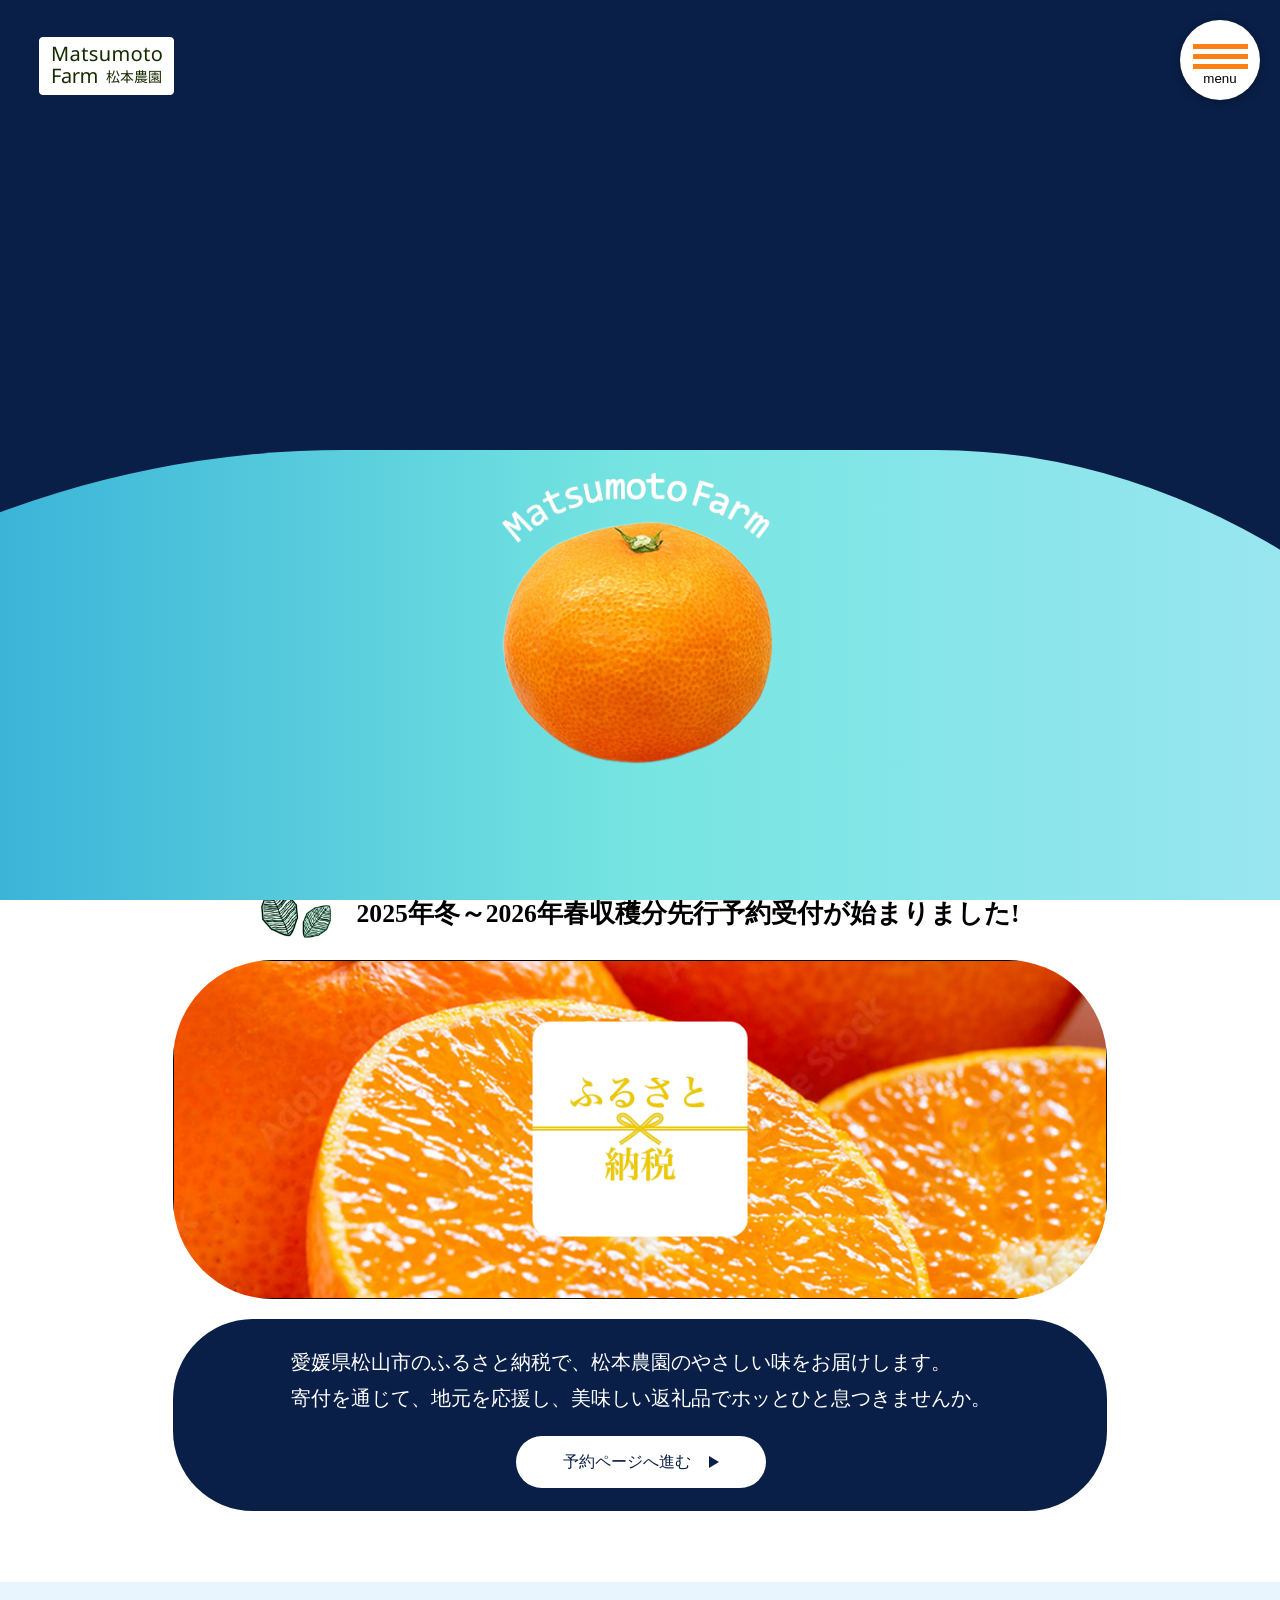
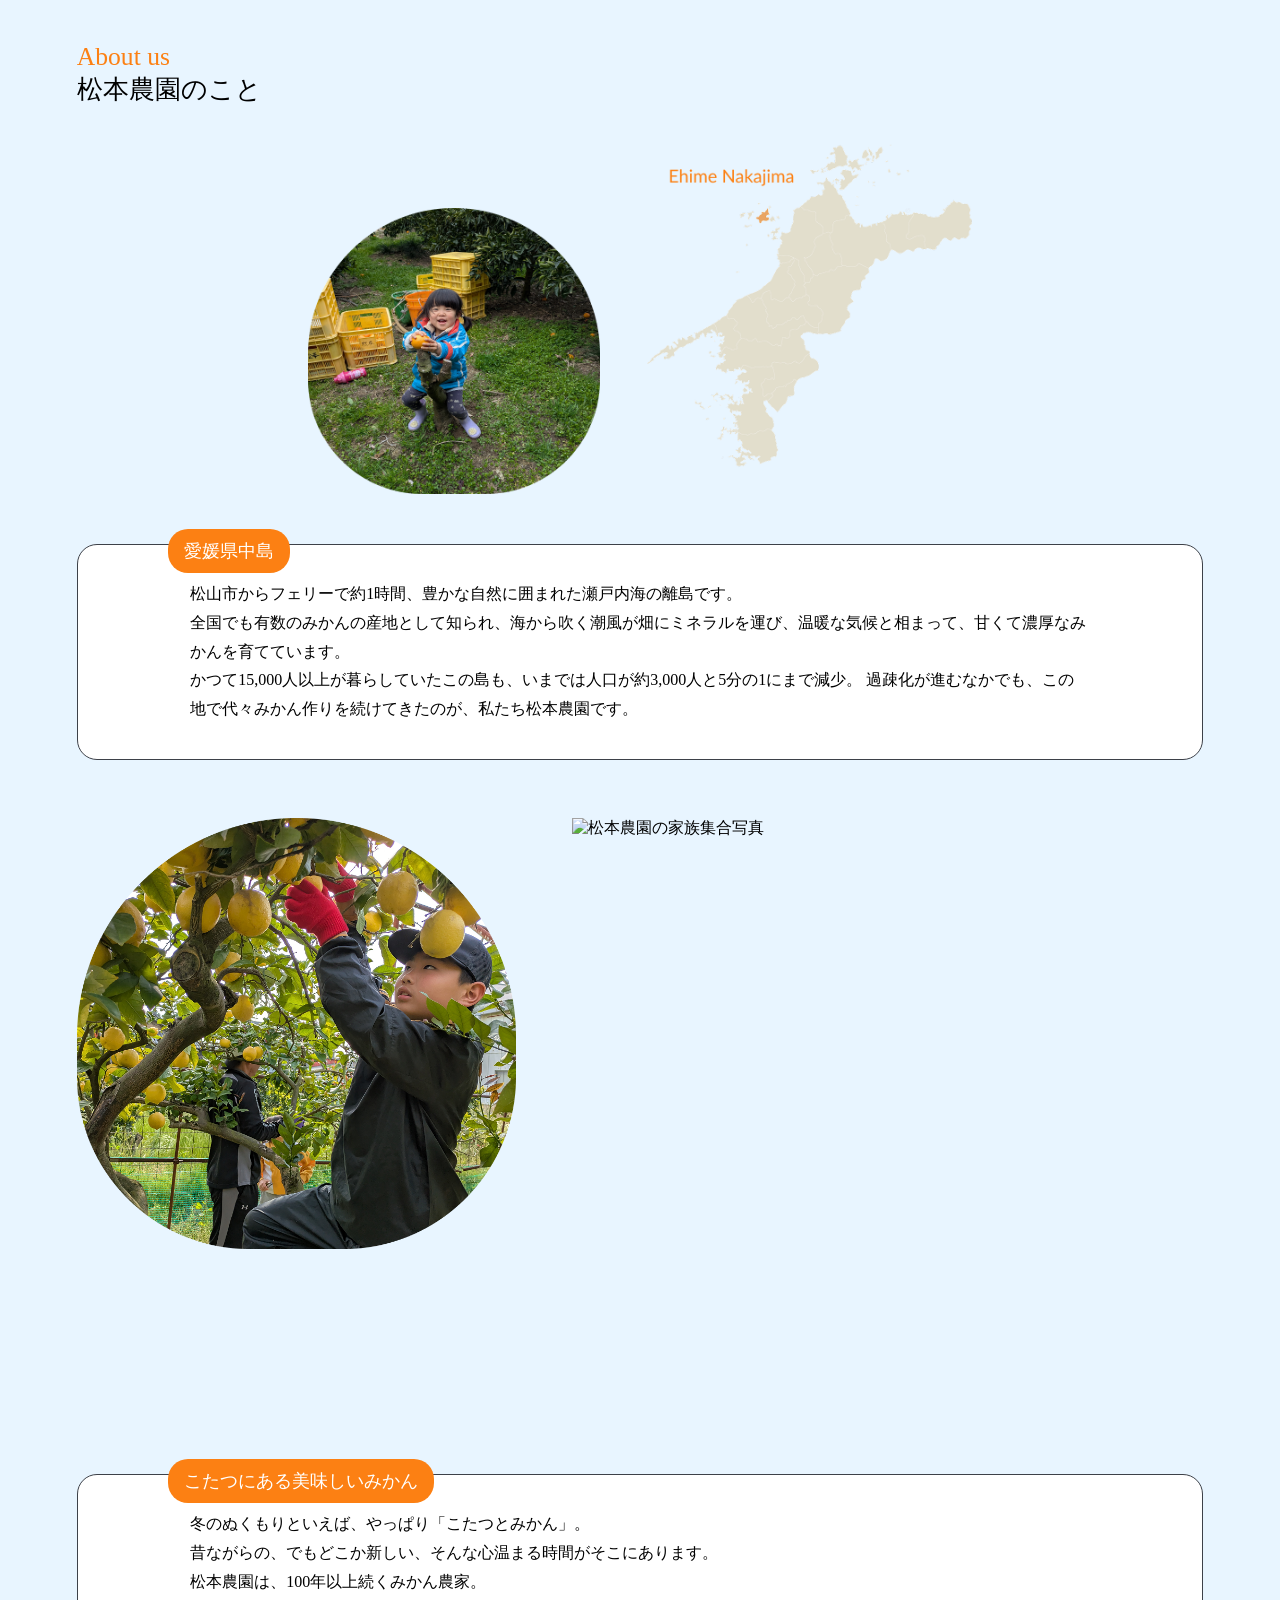
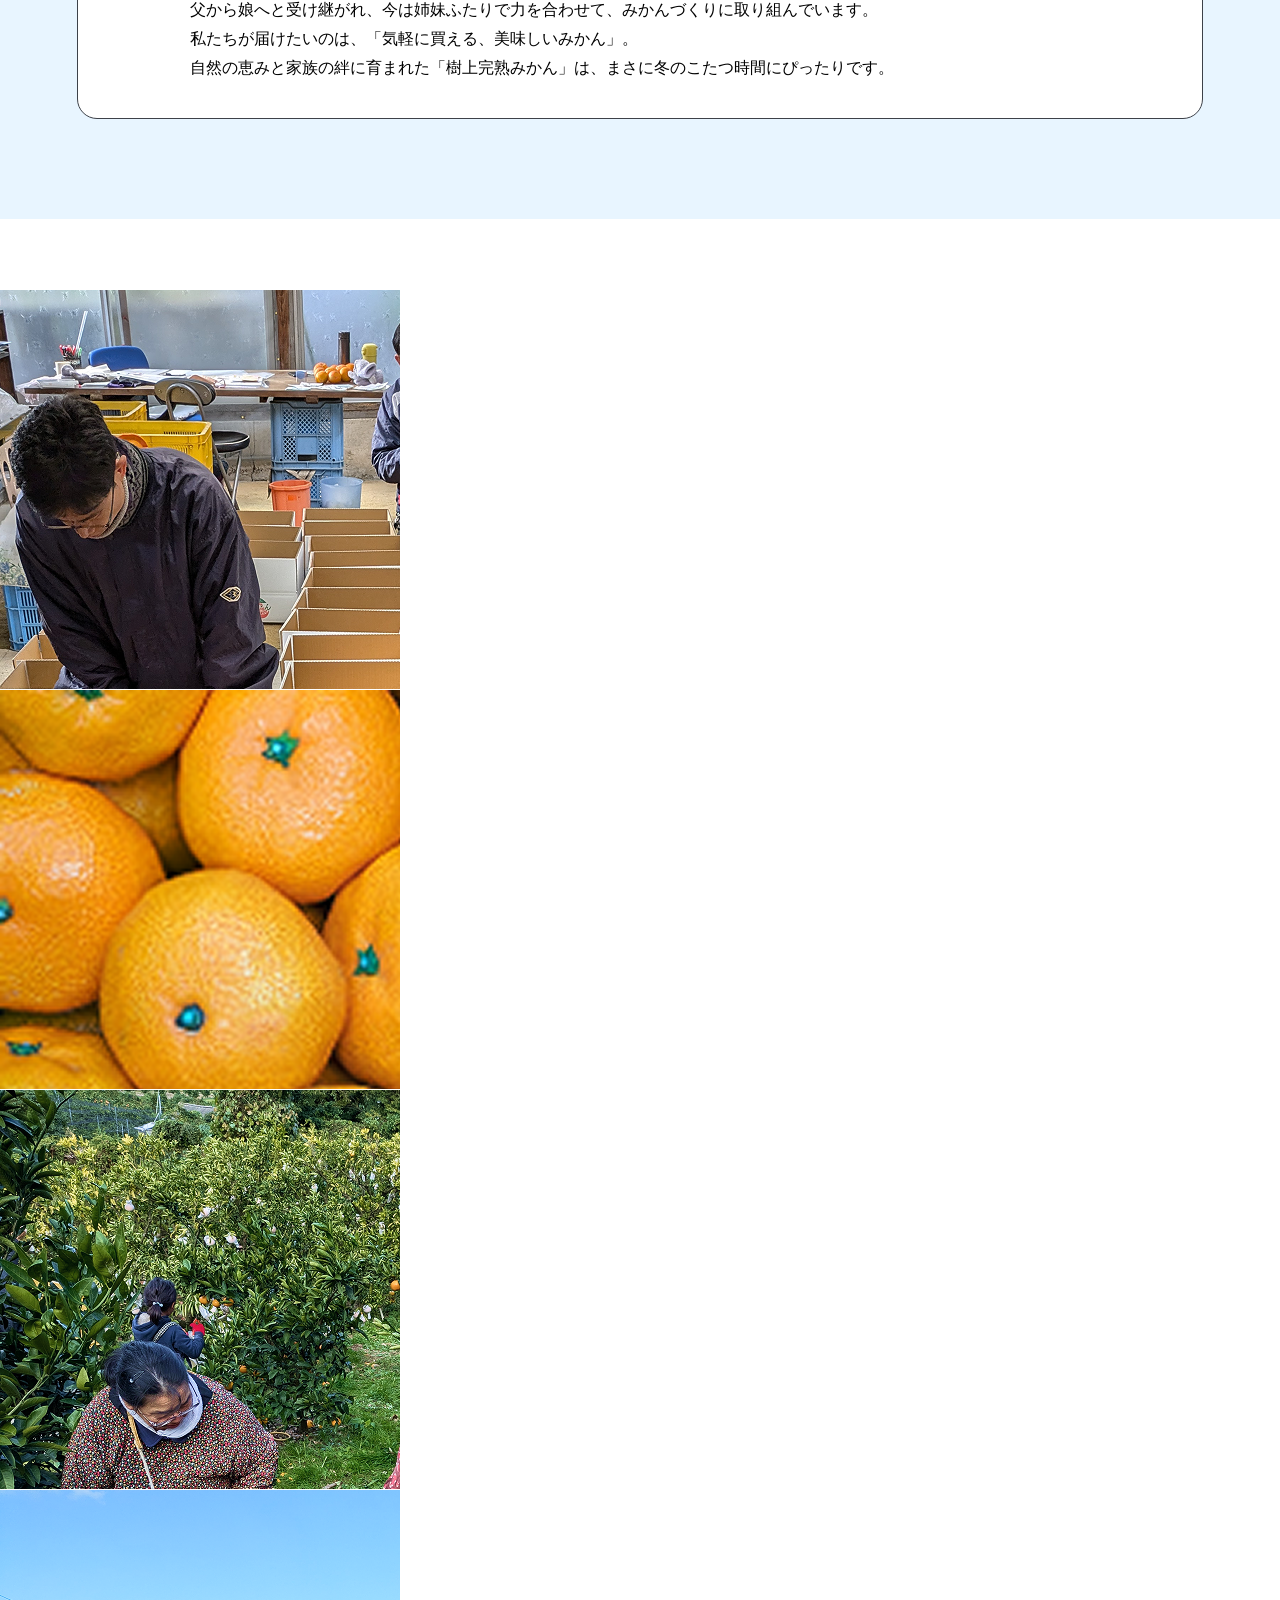
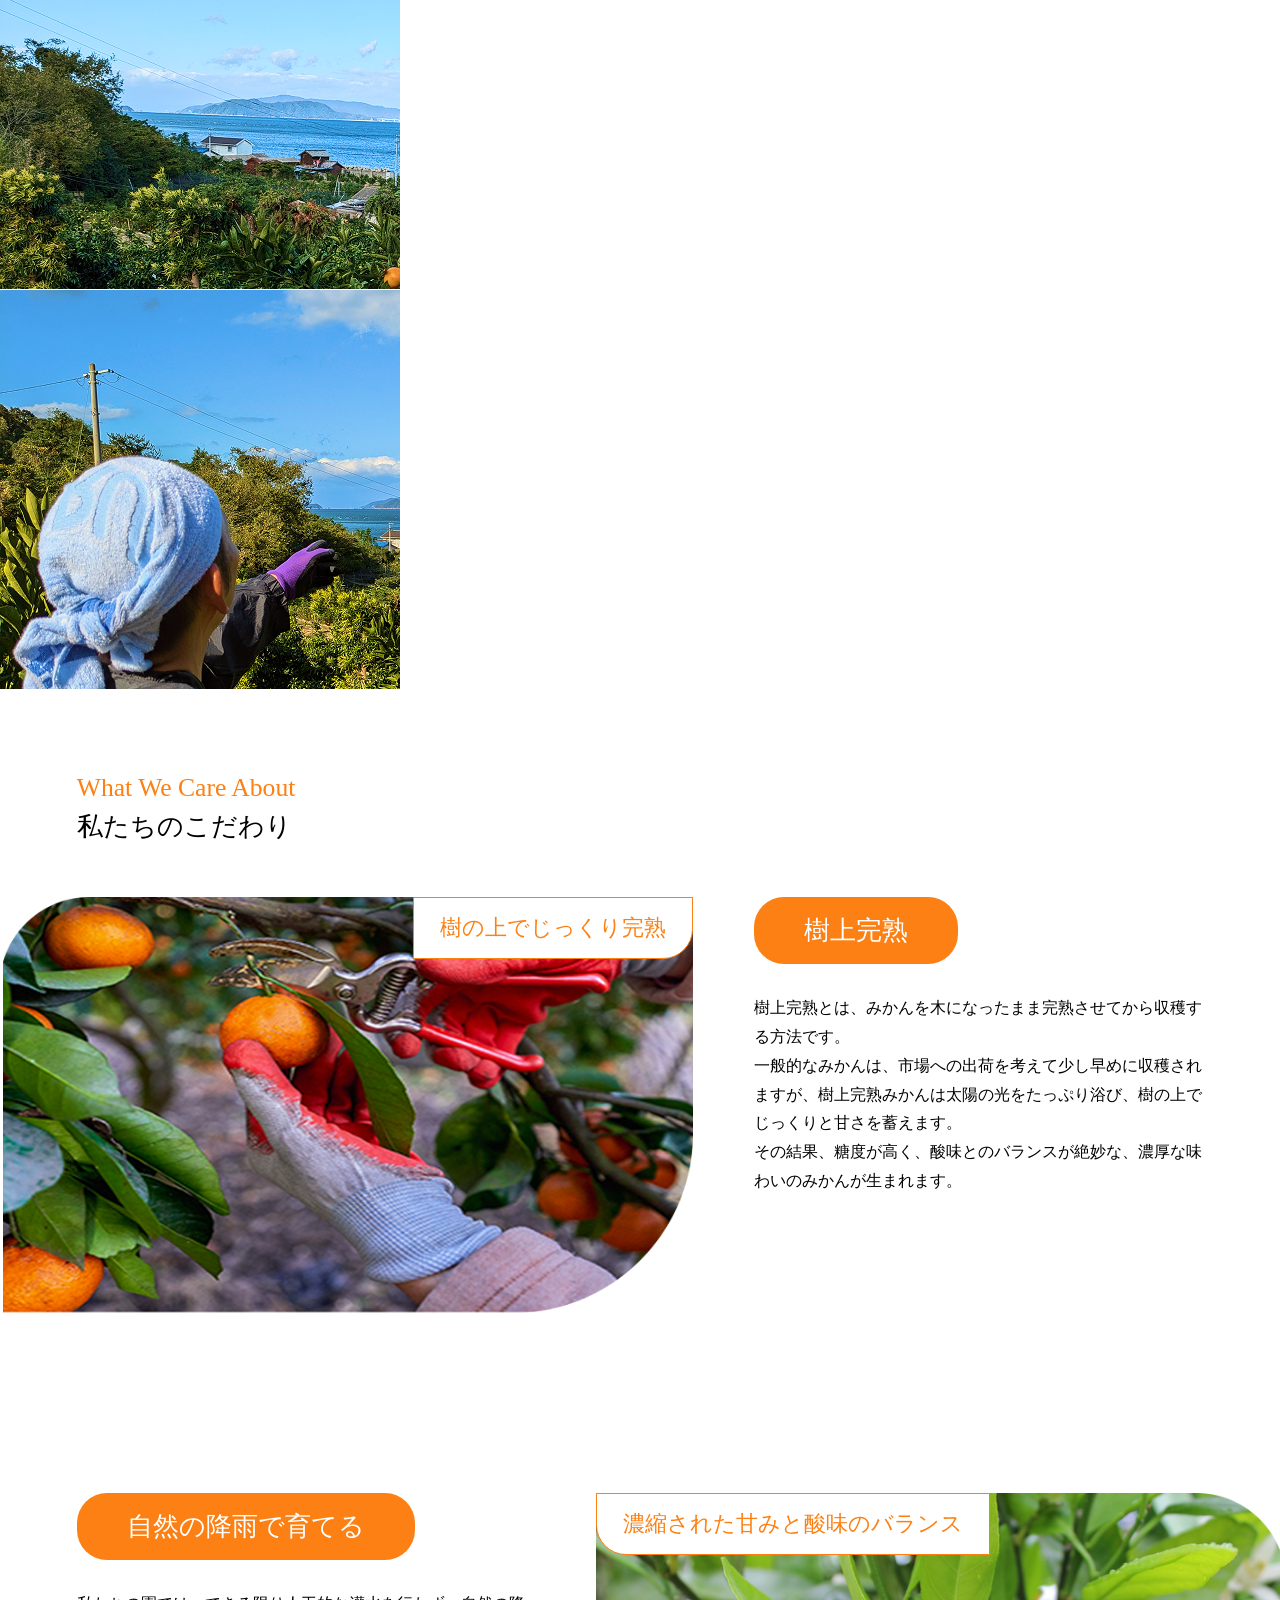
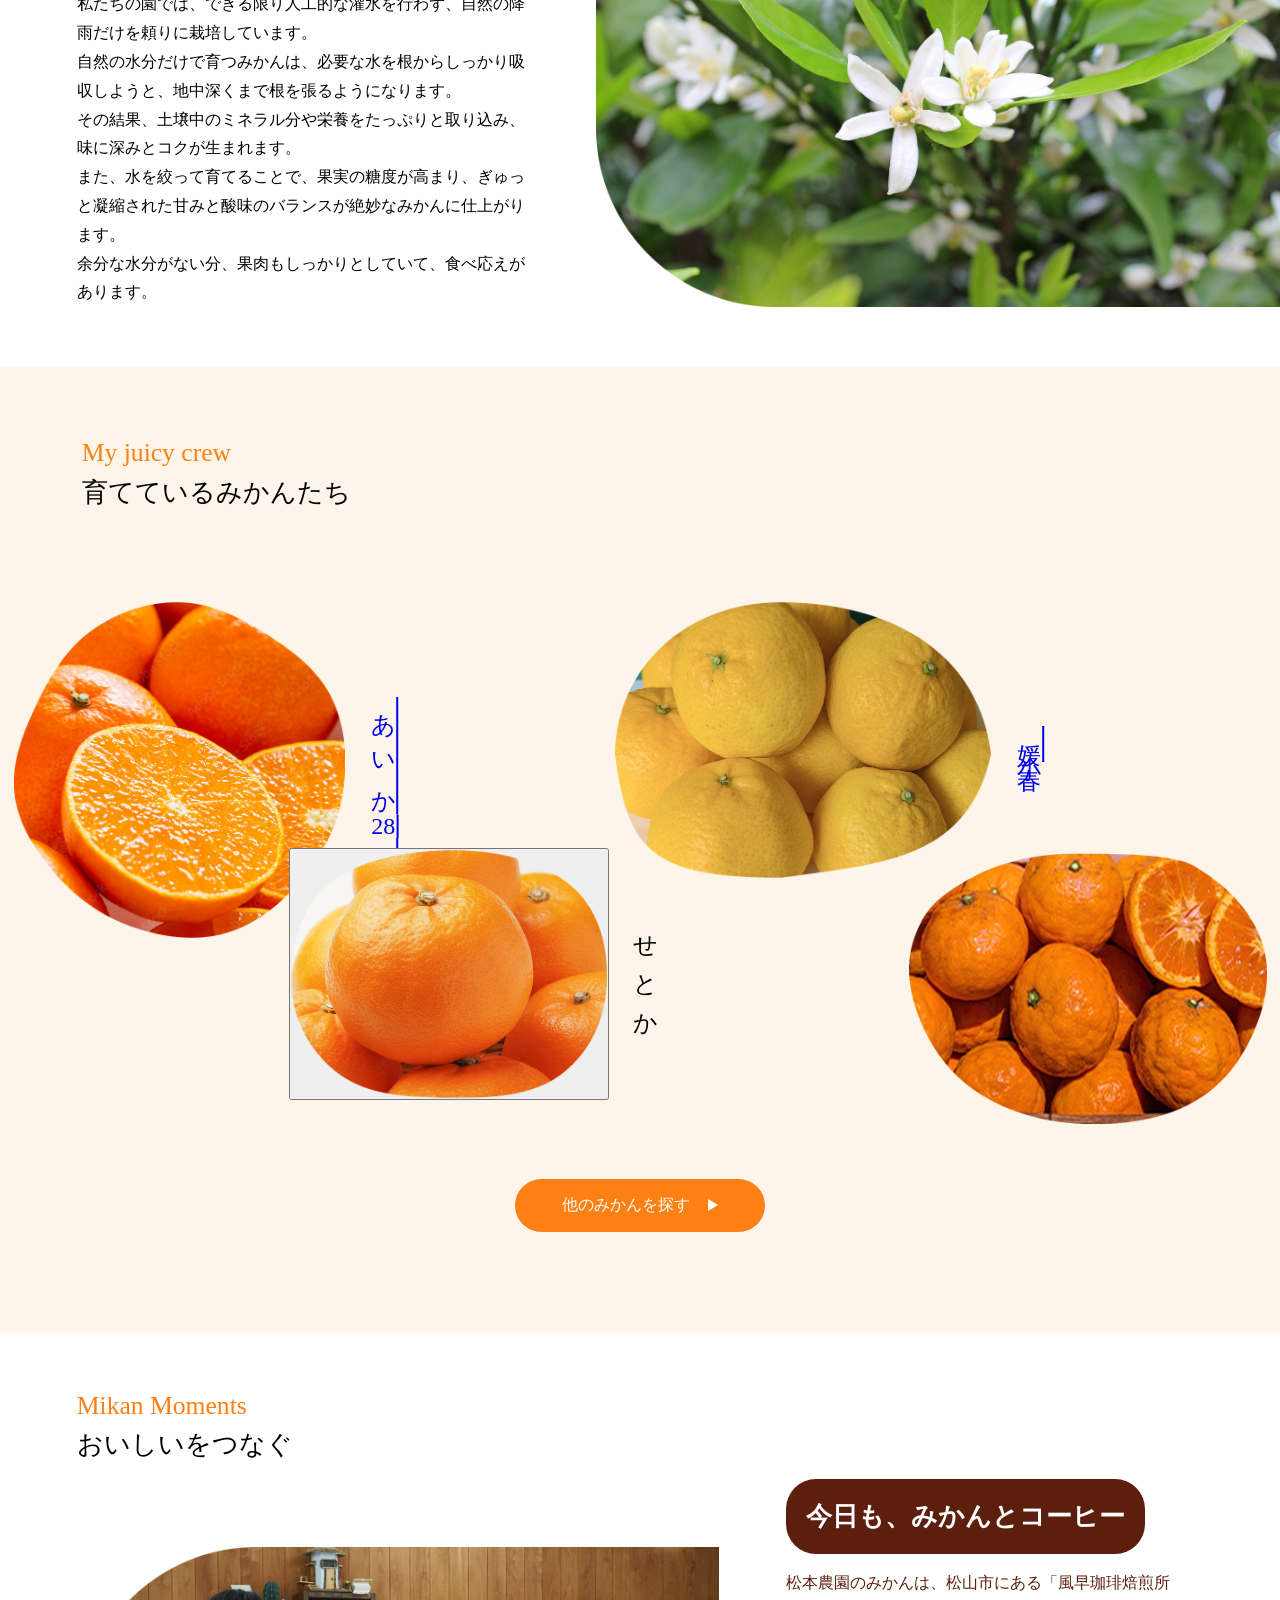
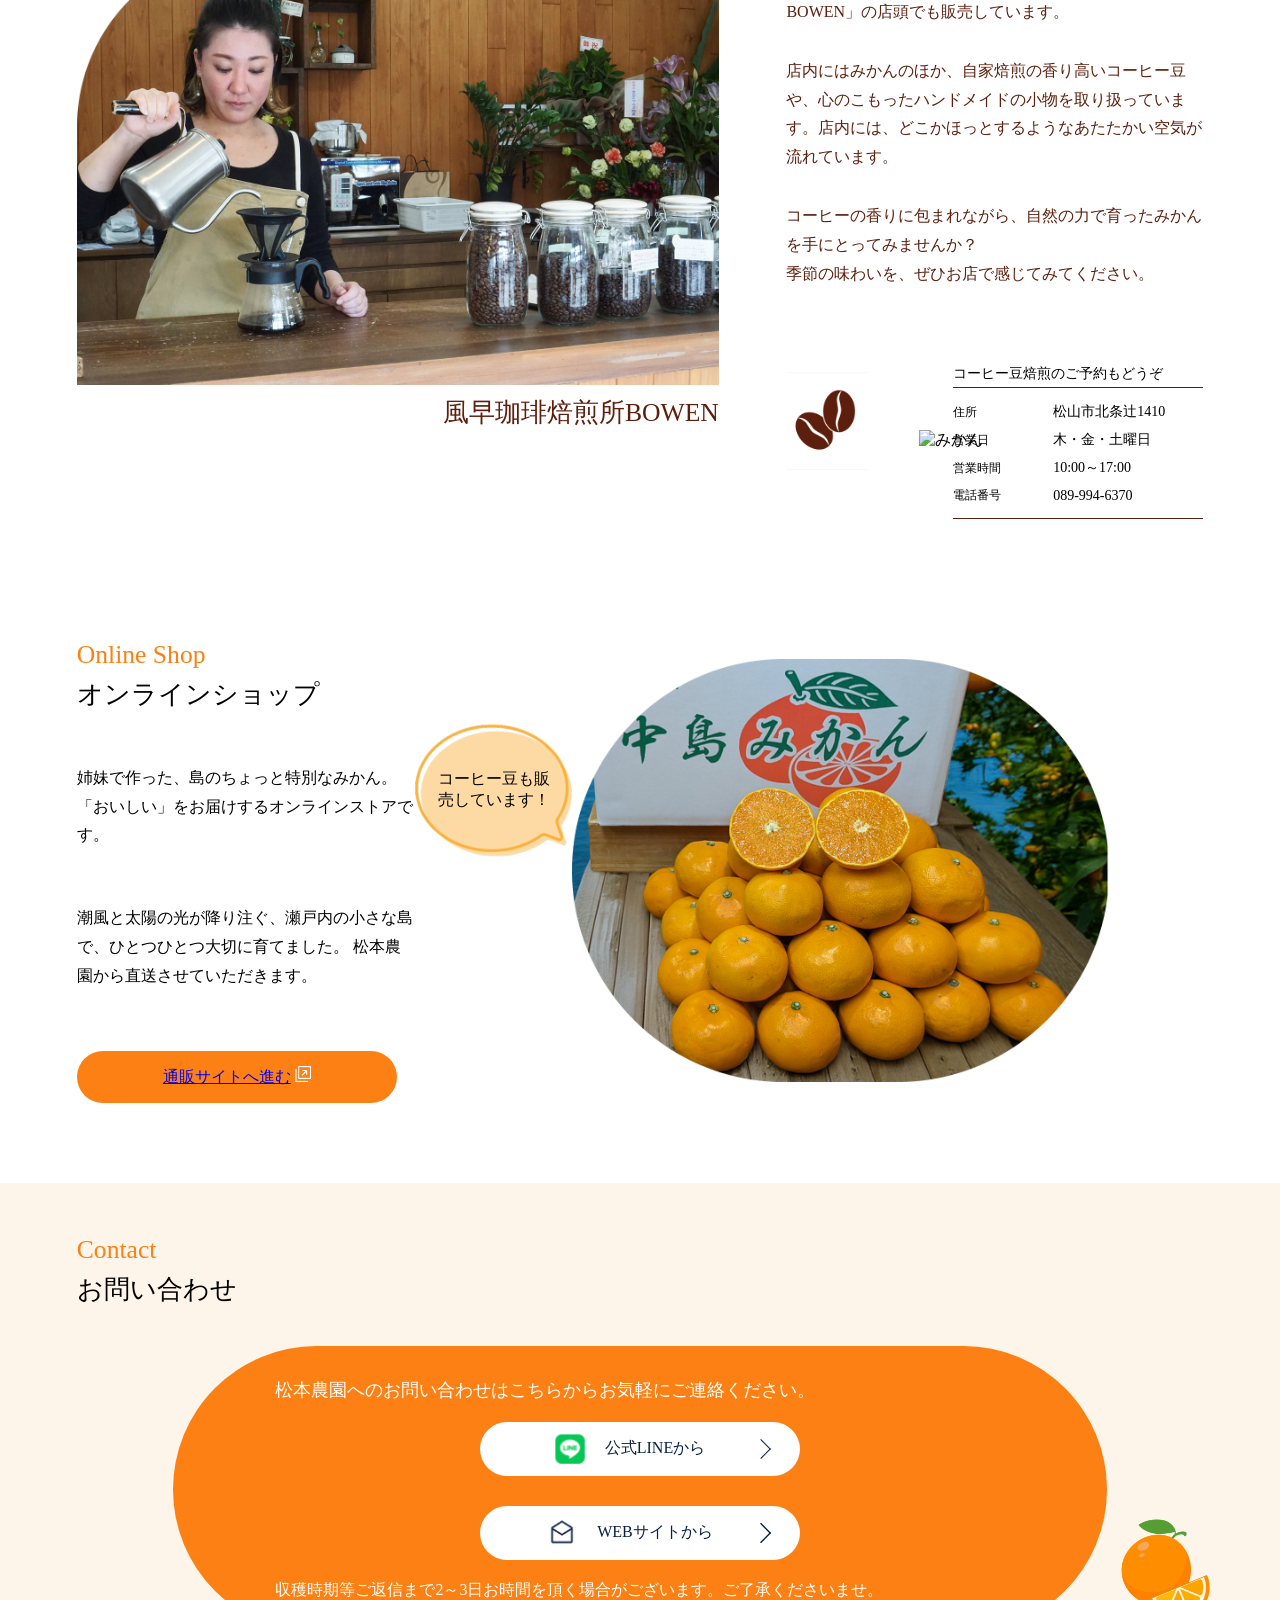
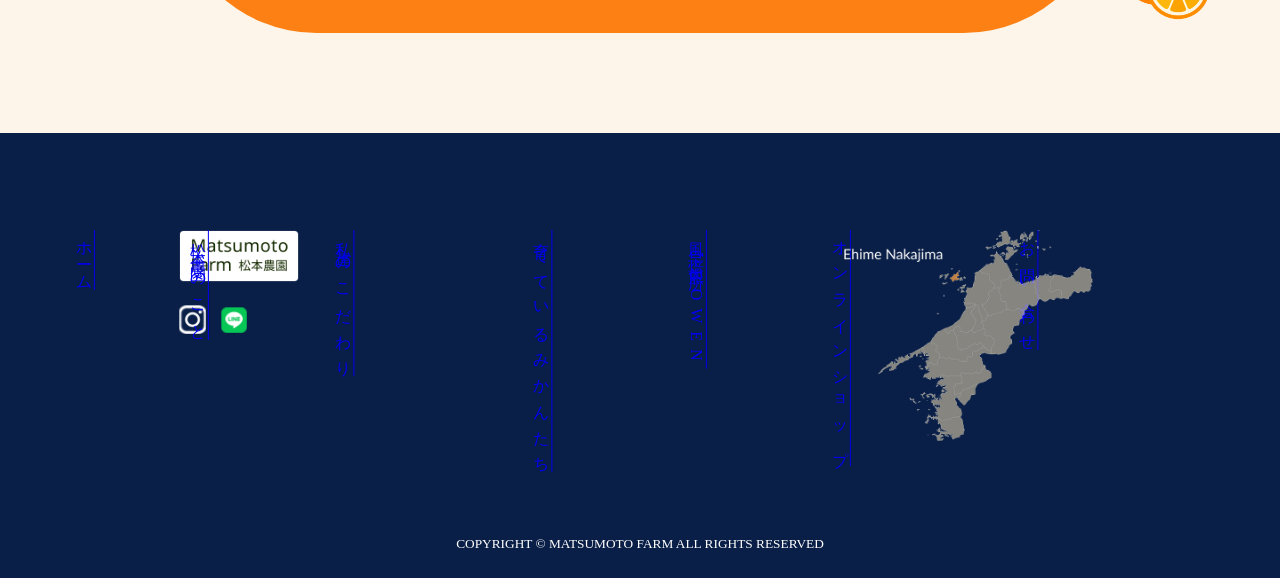
==== commit 50c54987: "TOPページほぼ完成" ====
--- a/index.html
+++ b/index.html
@@ -552,6 +552,7 @@
                         </div>
                     </div>
                 </div>
+            </div>
 
 
         </section>
@@ -646,7 +647,7 @@
         </div>
 
 
-        <small class="footer__copyright">© Matsumoto farm . ALL RIGHTS RESERVED</small>
+        <small class="footer__copyright">COPYRIGHT © MATSUMOTO FARM ALL RIGHTS RESERVED</small>
     </footer>
     <!-- ここまでフッター -->
 </body>
--- a/css/top.css
+++ b/css/top.css
@@ -532,15 +532,6 @@
   transform: rotate(-30deg);
 }
 
-.header__container {
-  position: fixed;
-  top: 0;
-  right: 0;
-  left: 0;
-  z-index: 1000;
-  padding: 20px;
-}
-
 .header__top {
   z-index: 10001;
   display: flex;
@@ -548,10 +539,15 @@
   justify-content: space-between;
   width: 137px;
   height: auto;
+  position: absolute;
+  top: 4%;
+  left: 3%;
 }
 @media (max-width: 600px) {
   .header__top {
     width: 80px;
+    top: 4%;
+    left: 3%;
   }
 }
 
@@ -583,6 +579,8 @@
     width: 60px;
     height: 60px;
     padding-top: 17px;
+    top: 12px;
+    right: 5px;
   }
 }
 .header__hamburger--bar {
@@ -712,8 +710,9 @@
     flex-direction: column;
     justify-content: flex-start;
     gap: 60px;
-    padding: 46px 0 40px 0;
+    padding: 60px 0 40px 0;
     width: 82%;
+    gap: 50px;
   }
 }
 .footer__social-icons {
@@ -735,11 +734,13 @@
 @media (max-width: 600px) {
   .footer__left-container {
     width: 25%;
+    gap: 10px;
   }
 }
 @media (max-width: 600px) {
   .footer__left-container {
-    width: 37%;
+    width: 43%;
+    align-items: center;
   }
 }
 .footer__right-container {
@@ -799,7 +800,6 @@
 .slider__frame {
   position: relative;
   overflow: hidden;
-  margin-top: -57px;
   width: 100%;
   height: 798px;
   clip-path: inset(0 round 0 0 200px 200px);
@@ -808,7 +808,6 @@
   .slider__frame {
     height: 467px;
     clip-path: inset(0 round 0 0 100px 100px);
-    margin-top: -35px;
   }
 }
 .slider__frame--island, .slider__frame--harvest, .slider__frame--farmer {
@@ -1878,6 +1877,7 @@
   position: relative;
   display: inline-block;
   font-size: 14px;
+  width: 100%;
 }
 .cafe-intro__info-title::after {
   content: "";
@@ -1888,6 +1888,15 @@
   height: 1px;
   background-color: #5d1f0d;
 }
+.cafe-intro__info-term::after {
+  content: "";
+  position: absolute;
+  left: 0;
+  bottom: -5px;
+  width: 100%;
+  height: 1px;
+  background-color: #5d1f0d;
+}
 .cafe-intro__info-item {
   display: flex;
   align-items: center;
@@ -1897,18 +1906,36 @@
 @media (max-width: 600px) {
   .cafe-intro__info-item {
     width: 100%;
+    margin-bottom: 7px;
   }
 }
 .cafe-intro__info-term {
+  font-size: 12px;
   font-weight: 400;
   width: 100px;
 }
+@media (max-width: 600px) {
+  .cafe-intro__info-term {
+    width: 80px;
+  }
+}
+.cafe-intro__info-list::after {
+  content: "";
+  position: absolute;
+  left: 0;
+  bottom: -5px;
+  width: 100%;
+  height: 1px;
+  background-color: #5d1f0d;
+}
 .cafe-intro__info-description {
   flex: 1;
 }
 .cafe-intro__info-list {
+  position: relative;
   padding-top: 20px;
-  font-size: 12px;
+  font-size: 14px;
+  width: 100%;
 }
 .cafe-intro__icon-group {
   display: block;
@@ -1951,6 +1978,7 @@
 @media (max-width: 600px) {
   .cafe-intro__orange-icon {
     width: 25%;
+    top: 0;
   }
 }
 
@@ -1960,11 +1988,18 @@
   margin-top: 122px;
   margin-bottom: 80px;
 }
-@media (max-width: 600px) {
+@media (max-width: 960px) {
   .online-shop {
     position: relative;
     margin-top: 90px;
     margin-bottom: 60px;
+  }
+}
+@media (max-width: 960px) and (max-width: 600px) {
+  .online-shop {
+    margin-top: 60px;
+    margin-bottom: 0px;
+    padding-bottom: 23px;
   }
 }
 .online-shop .section__title {
@@ -2008,7 +2043,7 @@
 }
 @media (max-width: 600px) {
   .online-shop__column-left {
-    width: 89%;
+    width: 100%;
     text-align: center;
   }
 }
@@ -2035,8 +2070,8 @@
 }
 @media (max-width: 600px) {
   .online-shop__text-column {
-    padding-top: 33px;
-    padding-bottom: 37px;
+    padding: 28px 0px;
+    gap: 0;
   }
 }
 .online-shop__photo-wrapper {
@@ -2045,7 +2080,11 @@
 }
 @media (max-width: 600px) {
   .online-shop__photo-wrapper {
-    flex: content;
+    display: flex;
+    align-items: center;
+    flex-direction: column;
+    justify-content: flex-start;
+    gap: 0;
   }
 }
 .online-shop__comment {
@@ -2062,13 +2101,21 @@
     width: 30%;
   }
 }
+@media (max-width: 600px) {
+  .online-shop__comment {
+    margin-top: 0px;
+    position: absolute;
+    top: 12%;
+    left: 0;
+  }
+}
 .online-shop__column-right {
   width: 70%;
 }
 @media (max-width: 600px) {
   .online-shop__column-right {
     width: 89%;
-    margin-top: 86px;
+    margin: 120px 0 0 auto;
   }
 }
 .online-shop__comment-text {
@@ -2086,6 +2133,12 @@
   flex: 1;
   margin-top: 23px;
 }
+@media (max-width: 600px) {
+  .online-shop__photo-container {
+    position: relative;
+    margin-top: 40px;
+  }
+}
 .online-shop__photo {
   display: block;
   width: 85%;
@@ -2113,6 +2166,11 @@
 .contact {
   padding: 48px 0px 100px 0px;
   background-color: #fdf5e9;
+}
+@media (max-width: 600px) {
+  .contact {
+    padding: 21px 0px 60px 0px;
+  }
 }
 .contact .section__title {
   display: inline-block;
@@ -2212,6 +2270,7 @@
     flex-direction: column;
     justify-content: flex-start;
     gap: 30px;
+    flex-direction: column-reverse;
   }
 }
 @media (max-width: 1280px) {
